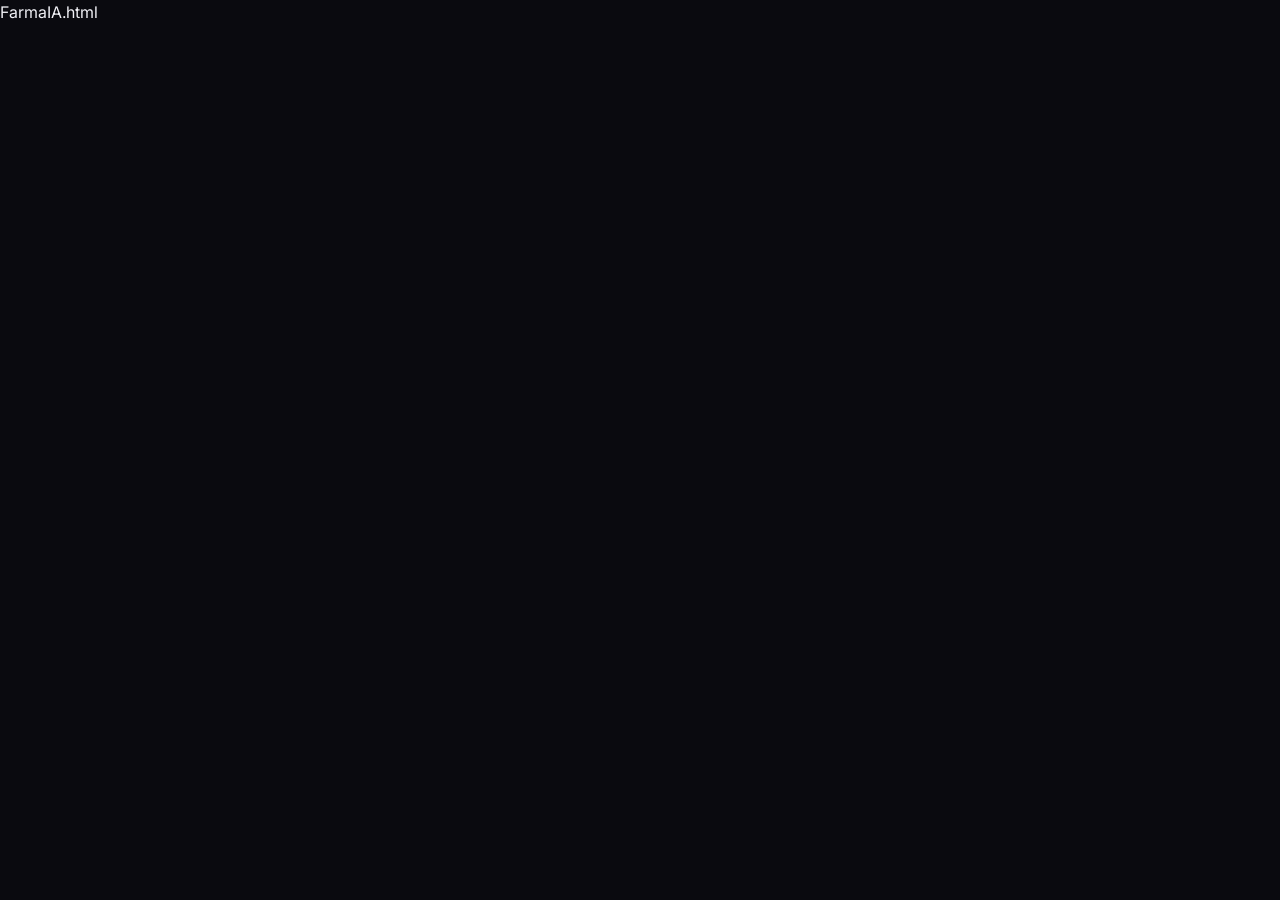
==== index.html @ 98d7dc52 "Add files via upload" ====
FarmaIA.html
<!DOCTYPE html>
<html lang="es">
<head>
    <meta charset="UTF-8">
    <meta name="viewport" content="width=device-width, initial-scale=1.0">
    <title>FarmaIA — Tu asistente farmacéutico experto en IA</title>
    <meta name="description" content="Validá recetas electrónicas, calculá copagos de obras sociales, detectá interacciones medicamentosas y gestioná tu stock. Sin instalación, sin backend propio.">
    <meta property="og:title" content="FarmaIA — Tu asistente farmacéutico experto en IA">
    <meta property="og:description" content="Validá recetas, calculá copagos, detectá interacciones. Todo en segundos, sin instalar nada.">
    <meta property="og:image" content="https://labstudiopna.github.io/FarmaIA/FarmaIA.png">
    <meta property="og:type" content="website">
    <link rel="icon" type="image/png" href="FarmaIA.png">
    <link rel="preconnect" href="https://fonts.googleapis.com">
    <link href="https://fonts.googleapis.com/css2?family=Inter:wght@300;400;500;600;700;800&display=swap" rel="stylesheet">
    <style>
        :root {
            --bg-primary: #0a0a0f;
            --bg-secondary: #111118;
            --bg-card: #16161f;
            --bg-card-hover: #1c1c28;
            --bg-input: #0d0d14;
            --text-primary: #f0f0f5;
            --text-secondary: #a0a0b0;
            --text-muted: #6b6b7b;
            --accent-teal: #14b8a6;
            --accent-cyan: #06b6d4;
            --accent-green: #22c55e;
            --accent-yellow: #f59e0b;
            --accent-red: #ef4444;
            --accent-gradient: linear-gradient(135deg, #14b8a6 0%, #06b6d4 50%, #22c55e 100%);
            --border: rgba(255,255,255,0.06);
            --border-hover: rgba(255,255,255,0.12);
            --border-focus: rgba(20,184,166,0.4);
        }

        * { margin: 0; padding: 0; box-sizing: border-box; }

        body {
            font-family: 'Inter', -apple-system, sans-serif;
            background: var(--bg-primary);
            color: var(--text-primary);
            line-height: 1.6;
            overflow-x: hidden;
        }

        /* ===== NAV ===== */
        nav {
            position: fixed;
            top: 0; left: 0; right: 0;
            z-index: 100;
            padding: 1rem 2rem;
            background: rgba(10,10,15,0.85);
            backdrop-filter: blur(12px);
            border-bottom: 1px solid var(--border);
            display: flex;
            justify-content: space-between;
            align-items: center;
        }

        .nav-logo {
            font-weight: 800;
            font-size: 1.1rem;
            display: flex;
            align-items: center;
            gap: 0.6rem;
            text-decoration: none;
            color: var(--text-primary);
        }

        .nav-logo img {
            width: 32px; height: 32px;
            border-radius: 8px;
        }

        .nav-logo span {
            background: var(--accent-gradient);
            -webkit-background-clip: text;
            -webkit-text-fill-color: transparent;
            background-clip: text;
        }

        .nav-links {
            display: flex;
            gap: 2rem;
            align-items: center;
        }

        .nav-links a {
            color: var(--text-secondary);
            text-decoration: none;
            font-size: 0.9rem;
            font-weight: 500;
            transition: color 0.2s;
        }

        .nav-links a:hover {
            color: var(--text-primary);
        }

        .nav-cta {
            background: var(--accent-gradient);
            color: white;
            padding: 0.5rem 1.2rem;
            border-radius: 10px;
            font-weight: 600;
            font-size: 0.85rem;
            text-decoration: none;
        }

        /* ===== HERO ===== */
        .hero {
            min-height: 100vh;
            display: flex;
            flex-direction: column;
            justify-content: center;
            align-items: center;
            text-align: center;
            padding: 8rem 2rem 4rem;
            position: relative;
            overflow: hidden;
        }

        .hero::before {
            content: '';
            position: absolute;
            top: -50%; left: -50%;
            width: 200%; height: 200%;
            background: radial-gradient(ellipse at 30% 20%, rgba(20,184,166,0.08) 0%, transparent 50%),
                        radial-gradient(ellipse at 70% 80%, rgba(34,197,94,0.06) 0%, transparent 50%);
            pointer-events: none;
        }

        .hero-badge {
            display: inline-flex;
            align-items: center;
            gap: 0.5rem;
            padding: 0.5rem 1.2rem;
            border-radius: 100px;
            background: var(--bg-card);
            border: 1px solid var(--border);
            font-size: 0.85rem;
            color: var(--text-secondary);
            margin-bottom: 2rem;
            position: relative;
            z-index: 1;
        }

        .hero-badge .dot {
            width: 8px; height: 8px;
            border-radius: 50%;
            background: var(--accent-green);
            animation: pulse 2s infinite;
        }

        @keyframes pulse {
            0%, 100% { opacity: 1; }
            50% { opacity: 0.4; }
        }

        .hero h1 {
            font-size: clamp(2.5rem, 6vw, 4.5rem);
            font-weight: 800;
            line-height: 1.05;
            margin-bottom: 1.5rem;
            position: relative;
            z-index: 1;
        }

        .hero h1 .gradient {
            background: var(--accent-gradient);
            -webkit-background-clip: text;
            -webkit-text-fill-color: transparent;
            background-clip: text;
        }

        .hero-subtitle {
            font-size: clamp(1rem, 2vw, 1.25rem);
            color: var(--text-secondary);
            max-width: 650px;
            margin-bottom: 1.5rem;
            position: relative;
            z-index: 1;
        }

        .hero-context {
            font-size: 0.9rem;
            color: var(--text-muted);
            max-width: 600px;
            margin-bottom: 2.5rem;
            position: relative;
            z-index: 1;
            padding: 1rem 1.5rem;
            background: var(--bg-card);
            border-radius: 12px;
            border: 1px solid var(--border);
        }

        .hero-context strong {
            color: var(--accent-teal);
        }

        .hero-cta {
            display: flex;
            gap: 1rem;
            flex-wrap: wrap;
            justify-content: center;
            position: relative;
            z-index: 1;
        }

        .btn {
            display: inline-flex;
            align-items: center;
            gap: 0.5rem;
            padding: 0.9rem 2rem;
            border-radius: 12px;
            font-weight: 600;
            font-size: 0.95rem;
            text-decoration: none;
            transition: all 0.3s ease;
            cursor: pointer;
            border: none;
        }

        .btn-primary {
            background: var(--accent-gradient);
            color: white;
            box-shadow: 0 4px 24px rgba(20,184,166,0.3);
        }

        .btn-primary:hover {
            transform: translateY(-2px);
            box-shadow: 0 8px 32px rgba(20,184,166,0.4);
        }

        .btn-secondary {
            background: var(--bg-card);
            color: var(--text-primary);
            border: 1px solid var(--border);
        }

        .btn-secondary:hover {
            background: var(--bg-card-hover);
            border-color: var(--border-hover);
        }

        .btn:disabled {
            opacity: 0.5;
            cursor: not-allowed;
            transform: none !important;
        }

        /* ===== SECTIONS COMMON ===== */
        section {
            padding: 6rem 2rem;
            max-width: 1200px;
            margin: 0 auto;
        }

        .section-header {
            text-align: center;
            margin-bottom: 4rem;
        }

        .section-header h2 {
            font-size: clamp(1.8rem, 4vw, 2.8rem);
            font-weight: 700;
            margin-bottom: 0.8rem;
        }

        .section-header p {
            color: var(--text-secondary);
            font-size: 1.1rem;
            max-width: 600px;
            margin: 0 auto;
        }

        .section-label {
            display: inline-block;
            font-size: 0.75rem;
            font-weight: 600;
            letter-spacing: 0.15em;
            text-transform: uppercase;
            color: var(--accent-teal);
            margin-bottom: 1rem;
        }

        /* ===== AGENT INTERFACE ===== */
        .agent-section {
            background: var(--bg-secondary);
            border-radius: 24px;
            padding: 2rem;
            border: 1px solid var(--border);
            max-width: 900px;
            margin: 0 auto 4rem;
        }

        .agent-header {
            display: flex;
            align-items: center;
            gap: 1rem;
            padding-bottom: 1.5rem;
            border-bottom: 1px solid var(--border);
            margin-bottom: 1.5rem;
        }

        .agent-header img {
            width: 48px; height: 48px;
            border-radius: 12px;
        }

        .agent-header .info h3 {
            font-size: 1.1rem;
            font-weight: 700;
        }

        .agent-header .info p {
            font-size: 0.8rem;
            color: var(--text-muted);
        }

        .agent-status {
            margin-left: auto;
            display: flex;
            align-items: center;
            gap: 0.4rem;
            font-size: 0.8rem;
            color: var(--accent-green);
        }

        .agent-status.offline {
            color: var(--accent-red);
        }

        .agent-status .dot {
            width: 8px; height: 8px;
            border-radius: 50%;
            background: currentColor;
        }

        /* API Key Input */
        .api-setup {
            background: var(--bg-card);
            border: 1px solid var(--border);
            border-radius: 16px;
            padding: 2rem;
            text-align: center;
        }

        .api-setup h4 {
            font-size: 1.2rem;
            margin-bottom: 0.5rem;
        }

        .api-setup p {
            color: var(--text-secondary);
            font-size: 0.9rem;
            margin-bottom: 1.5rem;
        }

        .api-input-group {
            display: flex;
            gap: 0.75rem;
            max-width: 500px;
            margin: 0 auto;
        }

        .api-input-group input {
            flex: 1;
            padding: 0.9rem 1.2rem;
            border-radius: 12px;
            border: 1px solid var(--border);
            background: var(--bg-input);
            color: var(--text-primary);
            font-size: 0.9rem;
            font-family: inherit;
        }

        .api-input-group input:focus {
            outline: none;
            border-color: var(--accent-teal);
            box-shadow: 0 0 0 3px var(--border-focus);
        }

        .api-input-group input::placeholder {
            color: var(--text-muted);
        }

        /* Chat */
        .chat-container {
            display: none;
            flex-direction: column;
            gap: 1rem;
            max-height: 600px;
        }

        .chat-container.active {
            display: flex;
        }

        .chat-messages {
            flex: 1;
            overflow-y: auto;
            display: flex;
            flex-direction: column;
            gap: 1rem;
            padding-right: 0.5rem;
            max-height: 450px;
        }

        .chat-messages::-webkit-scrollbar {
            width: 6px;
        }

        .chat-messages::-webkit-scrollbar-track {
            background: transparent;
        }

        .chat-messages::-webkit-scrollbar-thumb {
            background: var(--border-hover);
            border-radius: 3px;
        }

        .msg {
            max-width: 85%;
            padding: 1rem 1.2rem;
            border-radius: 16px;
            font-size: 0.9rem;
            line-height: 1.6;
            animation: fadeIn 0.3s ease;
        }

        @keyframes fadeIn {
            from { opacity: 0; transform: translateY(10px); }
            to { opacity: 1; transform: translateY(0); }
        }

        .msg-user {
            align-self: flex-end;
            background: var(--accent-teal);
            color: white;
            border-bottom-right-radius: 4px;
        }

        .msg-bot {
            align-self: flex-start;
            background: var(--bg-card);
            border: 1px solid var(--border);
            border-bottom-left-radius: 4px;
        }

        .msg-bot .highlight { color: var(--accent-green); font-weight: 600; }
        .msg-bot .warning { color: var(--accent-yellow); font-weight: 600; }
        .msg-bot .danger { color: var(--accent-red); font-weight: 600; }
        .msg-bot .data-row {
            display: flex;
            justify-content: space-between;
            padding: 0.4rem 0;
            border-bottom: 1px solid var(--border);
            font-size: 0.85rem;
        }
        .msg-bot .data-row:last-child { border-bottom: none; }
        .msg-bot .data-label { color: var(--text-muted); }
        .msg-bot .data-value { color: var(--text-primary); font-weight: 500; }
        .msg-bot .badge {
            display: inline-block;
            padding: 0.2rem 0.6rem;
            border-radius: 6px;
            font-size: 0.75rem;
            font-weight: 600;
            margin-right: 0.3rem;
        }
        .badge-green { background: rgba(34,197,94,0.15); color: #22c55e; }
        .badge-yellow { background: rgba(245,158,11,0.15); color: #f59e0b; }
        .badge-red { background: rgba(239,68,68,0.15); color: #ef4444; }

        .chat-input-area {
            display: flex;
            gap: 0.75rem;
            padding-top: 1rem;
            border-top: 1px solid var(--border);
        }

        .chat-input-area input {
            flex: 1;
            padding: 0.9rem 1.2rem;
            border-radius: 12px;
            border: 1px solid var(--border);
            background: var(--bg-input);
            color: var(--text-primary);
            font-size: 0.9rem;
            font-family: inherit;
        }

        .chat-input-area input:focus {
            outline: none;
            border-color: var(--accent-teal);
            box-shadow: 0 0 0 3px var(--border-focus);
        }

        .chat-input-area .btn {
            padding: 0.9rem 1.5rem;
            white-space: nowrap;
        }

        .typing-indicator {
            display: none;
            align-self: flex-start;
            background: var(--bg-card);
            border: 1px solid var(--border);
            border-radius: 16px;
            border-bottom-left-radius: 4px;
            padding: 1rem 1.5rem;
            gap: 0.3rem;
        }

        .typing-indicator.active {
            display: flex;
        }

        .typing-indicator span {
            width: 8px; height: 8px;
            border-radius: 50%;
            background: var(--text-muted);
            animation: typing 1.4s infinite;
        }

        .typing-indicator span:nth-child(2) { animation-delay: 0.2s; }
        .typing-indicator span:nth-child(3) { animation-delay: 0.4s; }

        @keyframes typing {
            0%, 60%, 100% { transform: translateY(0); }
            30% { transform: translateY(-6px); }
        }

        /* Quick Actions */
        .quick-actions {
            display: flex;
            gap: 0.5rem;
            flex-wrap: wrap;
            margin-top: 0.5rem;
        }

        .quick-action {
            padding: 0.4rem 0.9rem;
            border-radius: 100px;
            background: var(--bg-card);
            border: 1px solid var(--border);
            color: var(--text-secondary);
            font-size: 0.8rem;
            cursor: pointer;
            transition: all 0.2s;
        }

        .quick-action:hover {
            border-color: var(--accent-teal);
            color: var(--text-primary);
        }

        /* Tools Panel */
        .tools-panel {
            display: grid;
            grid-template-columns: repeat(auto-fit, minmax(200px, 1fr));
            gap: 0.75rem;
            margin-top: 1rem;
        }

        .tool-btn {
            padding: 0.8rem 1rem;
            border-radius: 12px;
            background: var(--bg-card);
            border: 1px solid var(--border);
            color: var(--text-secondary);
            font-size: 0.85rem;
            font-family: inherit;
            cursor: pointer;
            transition: all 0.2s;
            text-align: left;
            display: flex;
            align-items: center;
            gap: 0.6rem;
        }

        .tool-btn:hover {
            border-color: var(--accent-teal);
            color: var(--text-primary);
            background: var(--bg-card-hover);
        }

        .tool-btn .icon { font-size: 1.1rem; }

        /* ===== PROBLEM ===== */
        .problem-section {
            background: var(--bg-secondary);
            border-radius: 24px;
            padding: 4rem 3rem;
            border: 1px solid var(--border);
        }

        .problem-grid {
            display: grid;
            grid-template-columns: repeat(auto-fit, minmax(250px, 1fr));
            gap: 2rem;
            margin-top: 3rem;
        }

        .problem-card {
            background: var(--bg-card);
            border: 1px solid var(--border);
            border-radius: 16px;
            padding: 2rem;
            transition: all 0.3s ease;
        }

        .problem-card:hover {
            border-color: var(--accent-teal);
            transform: translateY(-3px);
        }

        .problem-card .icon { font-size: 2rem; margin-bottom: 1rem; }
        .problem-card h4 { font-size: 1.1rem; font-weight: 600; margin-bottom: 0.6rem; color: var(--accent-cyan); }
        .problem-card p { font-size: 0.9rem; color: var(--text-secondary); line-height: 1.6; }

        /* ===== FEATURES ===== */
        .features-grid {
            display: grid;
            grid-template-columns: repeat(auto-fit, minmax(300px, 1fr));
            gap: 1.5rem;
        }

        .feature-card {
            background: var(--bg-secondary);
            border: 1px solid var(--border);
            border-radius: 20px;
            padding: 2rem;
            transition: all 0.3s ease;
            display: flex;
            flex-direction: column;
            gap: 1rem;
        }

        .feature-card:hover {
            border-color: var(--accent-teal);
            transform: translateY(-4px);
        }

        .feature-card .icon {
            font-size: 1.8rem;
            width: 48px; height: 48px;
            display: flex;
            align-items: center;
            justify-content: center;
            background: var(--bg-card);
            border-radius: 12px;
            border: 1px solid var(--border);
        }

        .feature-card h3 { font-size: 1.1rem; font-weight: 600; }
        .feature-card p { font-size: 0.9rem; color: var(--text-secondary); line-height: 1.6; }

        .feature-card .tag {
            display: inline-block;
            margin-top: auto;
            padding: 0.3rem 0.8rem;
            background: rgba(20,184,166,0.1);
            color: var(--accent-teal);
            font-size: 0.75rem;
            font-weight: 600;
            border-radius: 100px;
            width: fit-content;
        }

        .feature-card .tag-soon {
            background: rgba(107,107,123,0.15);
            color: var(--text-muted);
        }

        /* ===== PROCESS ===== */
        .process-section {
            background: var(--bg-secondary);
            border-radius: 24px;
            padding: 4rem 3rem;
            border: 1px solid var(--border);
        }

        .process-grid {
            display: grid;
            grid-template-columns: repeat(3, 1fr);
            gap: 2rem;
            margin-top: 3rem;
        }

        .process-step { text-align: center; }

        .process-step .number {
            width: 56px; height: 56px;
            border-radius: 50%;
            background: var(--bg-card);
            border: 2px solid var(--border);
            display: flex;
            align-items: center;
            justify-content: center;
            font-size: 1.3rem;
            font-weight: 800;
            color: var(--accent-teal);
            margin: 0 auto 1.2rem;
        }

        .process-step h4 { font-size: 1.1rem; font-weight: 600; margin-bottom: 0.5rem; }
        .process-step p { font-size: 0.9rem; color: var(--text-secondary); }

        /* ===== PRICING ===== */
        .pricing-grid {
            display: grid;
            grid-template-columns: 1fr 1fr;
            gap: 1.5rem;
            max-width: 800px;
            margin: 0 auto;
        }

        .pricing-card {
            background: var(--bg-secondary);
            border: 1px solid var(--border);
            border-radius: 20px;
            padding: 2.5rem;
            display: flex;
            flex-direction: column;
            gap: 1.5rem;
            transition: all 0.3s ease;
        }

        .pricing-card:hover { border-color: var(--accent-teal); }

        .pricing-card.featured {
            border-color: var(--accent-teal);
            position: relative;
        }

        .pricing-card.featured::before {
            content: 'RECOMENDADO';
            position: absolute;
            top: -12px; left: 50%;
            transform: translateX(-50%);
            background: var(--accent-gradient);
            color: white;
            font-size: 0.7rem;
            font-weight: 700;
            letter-spacing: 0.1em;
            padding: 0.4rem 1rem;
            border-radius: 100px;
        }

        .pricing-card h3 { font-size: 1.3rem; font-weight: 700; }

        .pricing-card .price {
            font-size: 2.5rem;
            font-weight: 800;
            background: var(--accent-gradient);
            -webkit-background-clip: text;
            -webkit-text-fill-color: transparent;
            background-clip: text;
        }

        .pricing-card .price-period { font-size: 0.9rem; color: var(--text-muted); }

        .pricing-card ul {
            list-style: none;
            display: flex;
            flex-direction: column;
            gap: 0.7rem;
        }

        .pricing-card ul li {
            display: flex;
            align-items: flex-start;
            gap: 0.6rem;
            font-size: 0.9rem;
            color: var(--text-secondary);
        }

        .pricing-card ul li::before {
            content: '✓';
            color: var(--accent-green);
            font-weight: 700;
            flex-shrink: 0;
        }

        .pricing-card .btn { margin-top: auto; justify-content: center; }

        /* ===== FAQ ===== */
        .faq-section { max-width: 800px; margin: 0 auto; }

        .faq-item {
            background: var(--bg-secondary);
            border: 1px solid var(--border);
            border-radius: 16px;
            margin-bottom: 1rem;
            overflow: hidden;
        }

        .faq-question {
            padding: 1.2rem 1.5rem;
            font-weight: 600;
            font-size: 0.95rem;
            cursor: pointer;
            display: flex;
            justify-content: space-between;
            align-items: center;
            transition: background 0.2s;
        }

        .faq-question:hover { background: var(--bg-card); }

        .faq-answer {
            padding: 0 1.5rem 1.5rem;
            color: var(--text-secondary);
            font-size: 0.9rem;
            line-height: 1.7;
            display: none;
        }

        .faq-item.open .faq-answer { display: block; }
        .faq-item.open .faq-question .toggle { transform: rotate(45deg); }

        /* ===== CONTACT ===== */
        .contact-section {
            text-align: center;
            background: var(--bg-secondary);
            border-radius: 24px;
            padding: 4rem 2rem;
            border: 1px solid var(--border);
        }

        .contact-section h2 { font-size: 2rem; font-weight: 700; margin-bottom: 1rem; }
        .contact-section p { color: var(--text-secondary); margin-bottom: 2rem; }
        .contact-cta { display: flex; gap: 1rem; justify-content: center; flex-wrap: wrap; }

        /* ===== FOOTER ===== */
        footer {
            text-align: center;
            padding: 3rem 2rem;
            color: var(--text-muted);
            font-size: 0.85rem;
            border-top: 1px solid var(--border);
        }

        footer a { color: var(--accent-teal); text-decoration: none; }

        /* ===== RESPONSIVE ===== */
        @media (max-width: 900px) {
            .process-grid { grid-template-columns: 1fr; }
            .pricing-grid { grid-template-columns: 1fr; }
            .nav-links { display: none; }
            .api-input-group { flex-direction: column; }
            .chat-input-area { flex-direction: column; }
        }

        @media (max-width: 600px) {
            section { padding: 4rem 1.5rem; }
            .problem-section, .process-section { padding: 3rem 1.5rem; }
            .hero { padding: 7rem 1.5rem 3rem; }
            .agent-section { padding: 1.5rem; }
        }
    </style>
<base target="_blank">
</head>
<body>
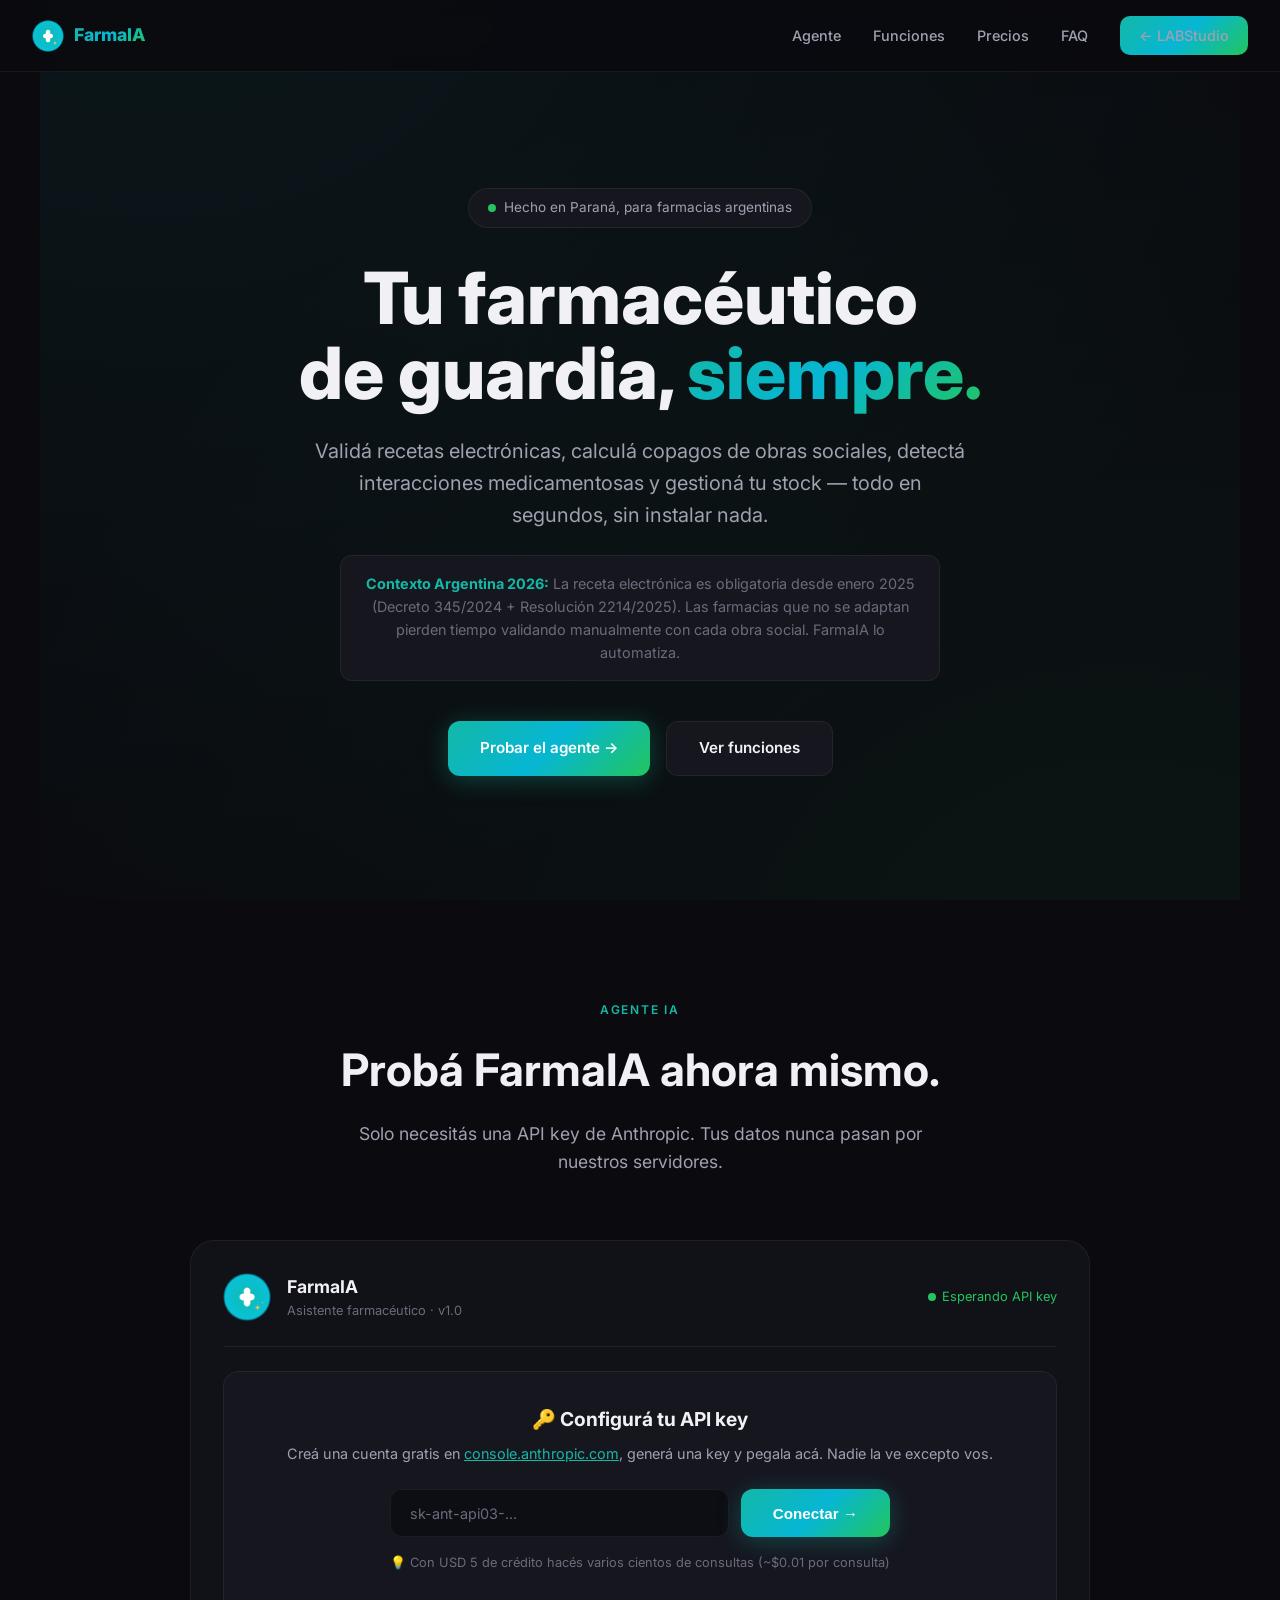
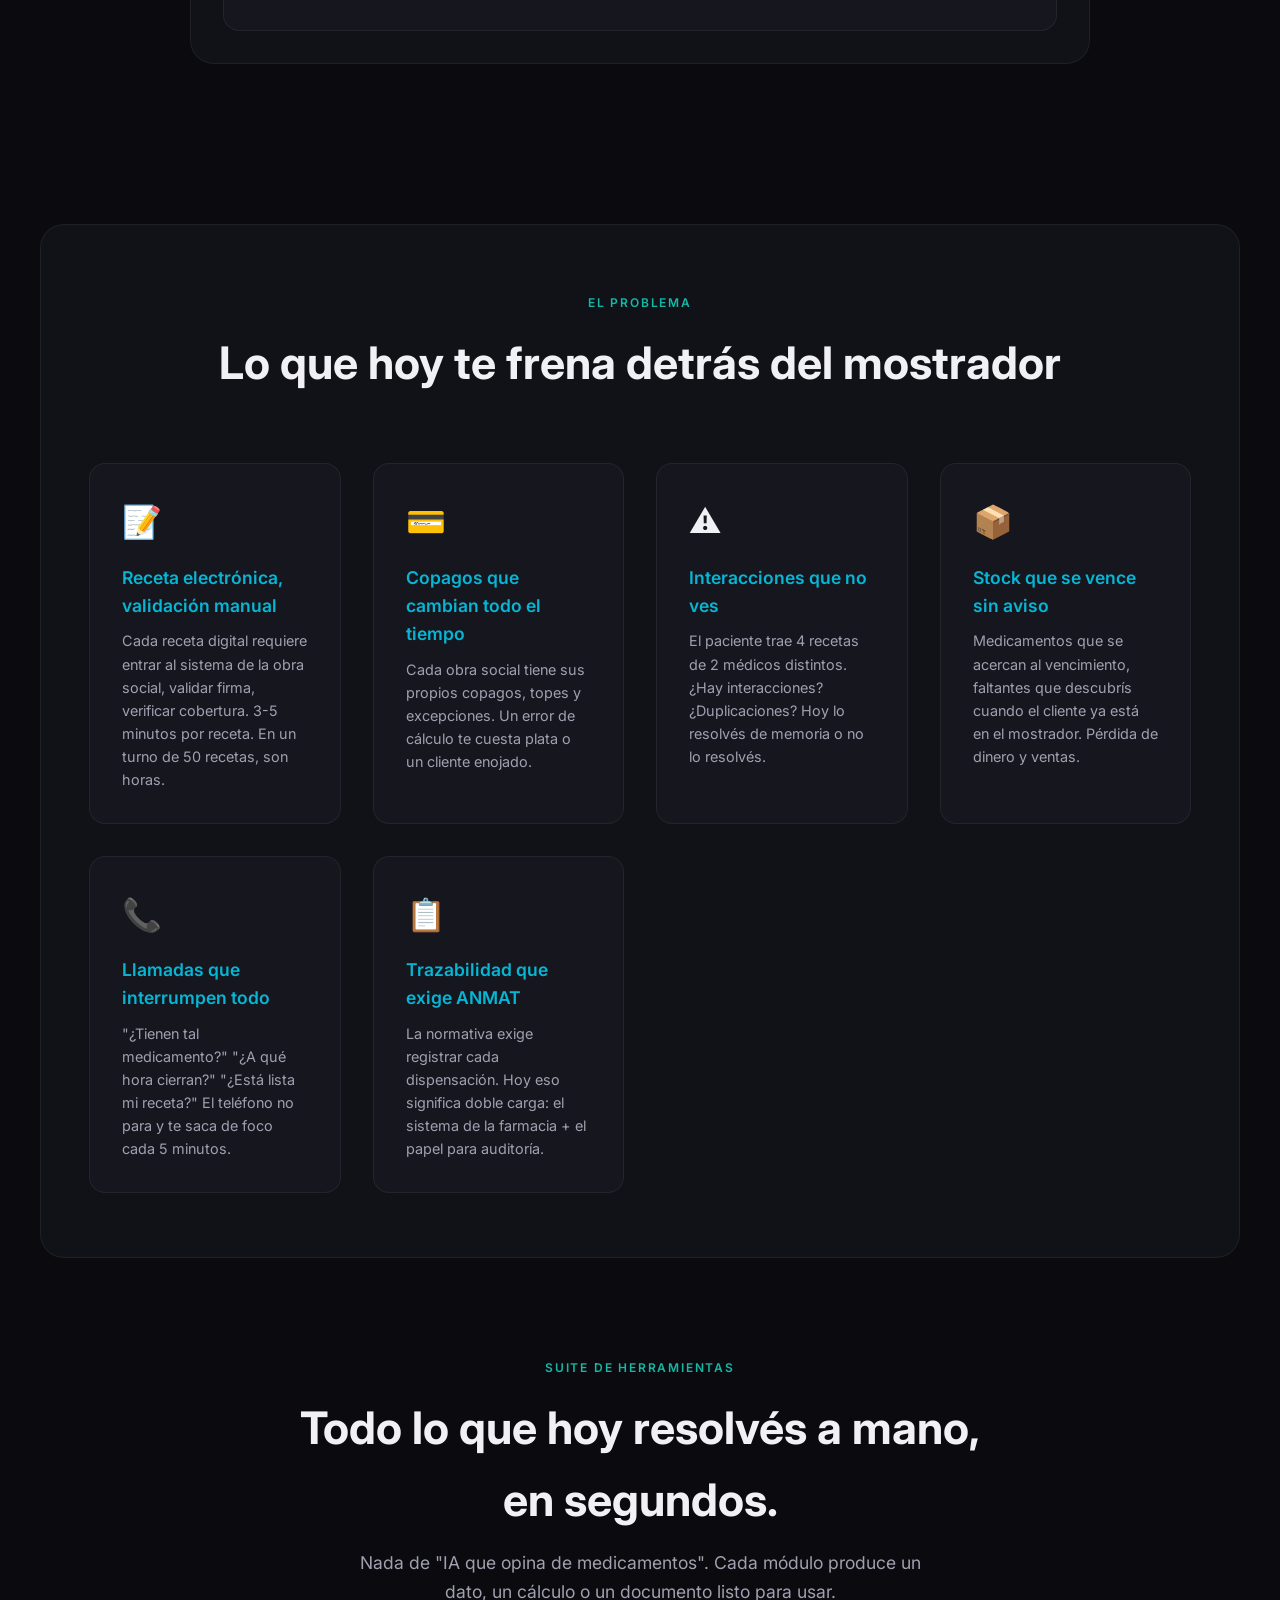
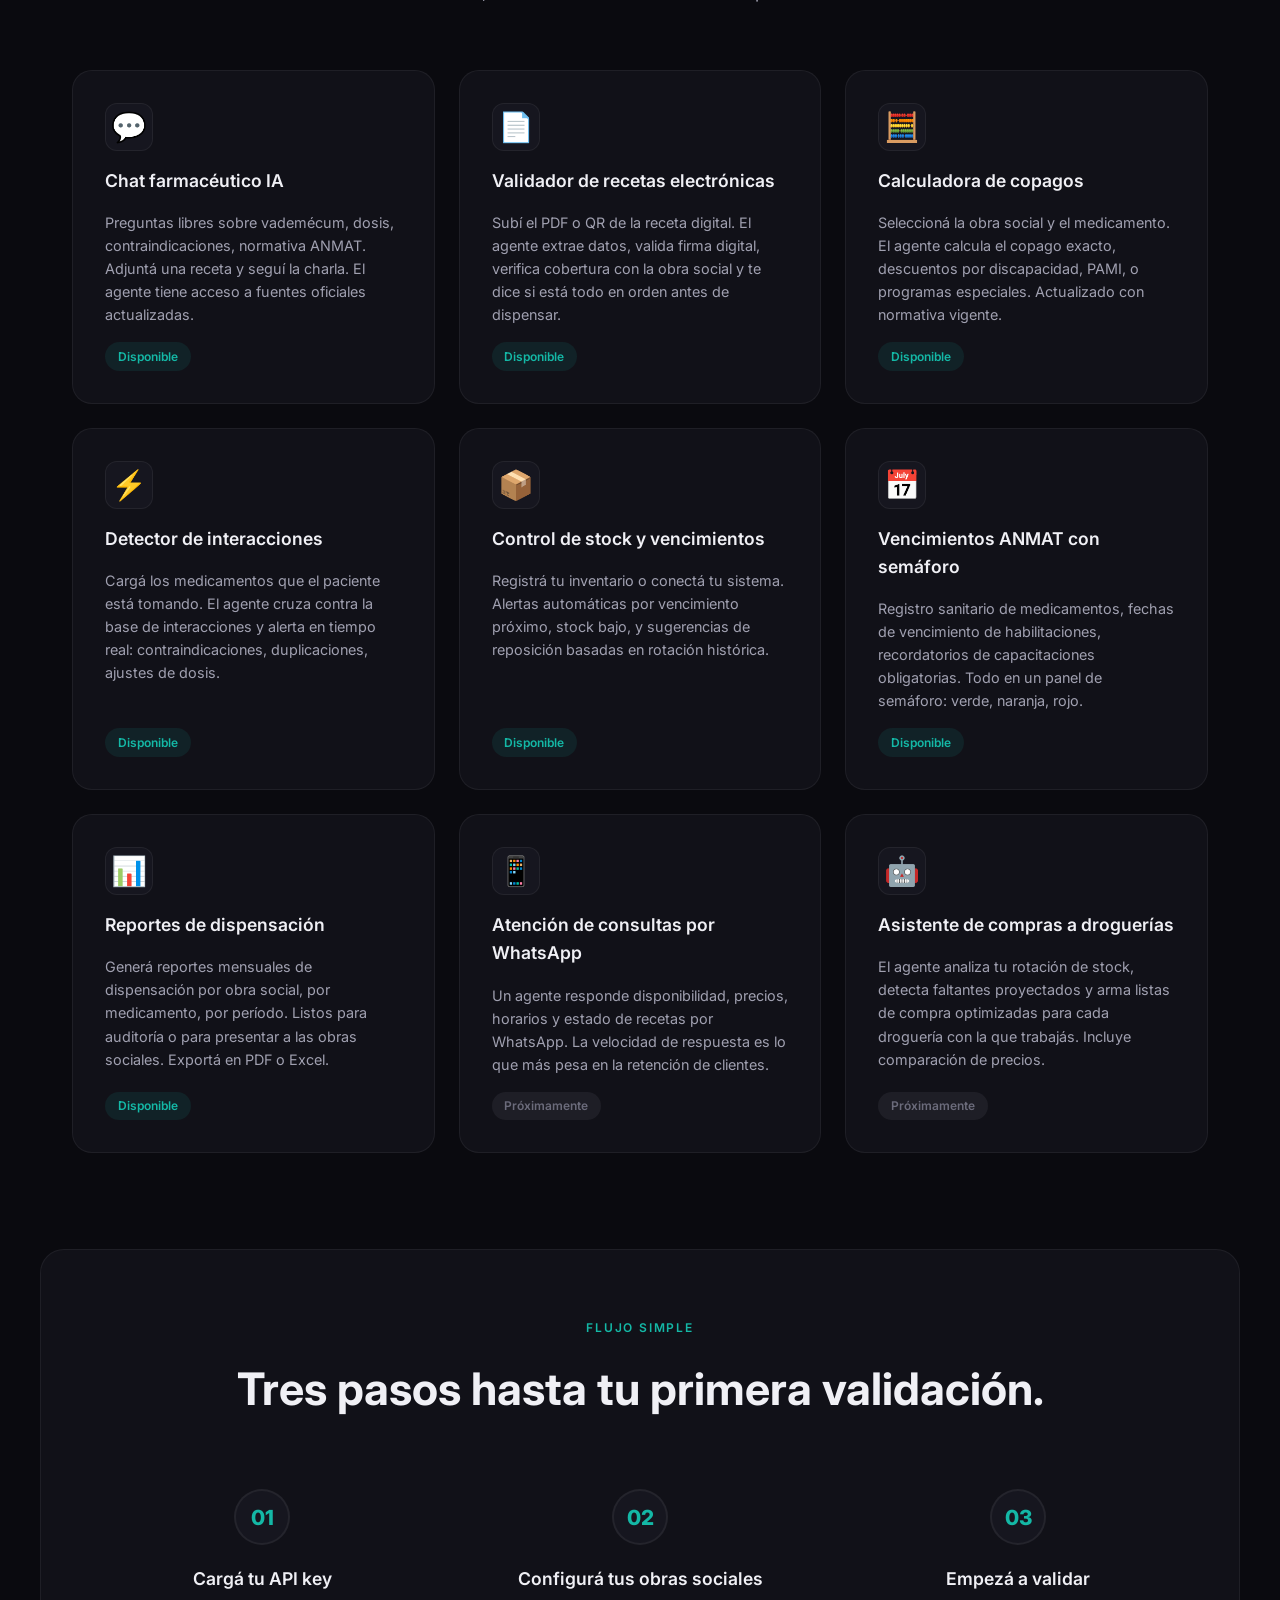
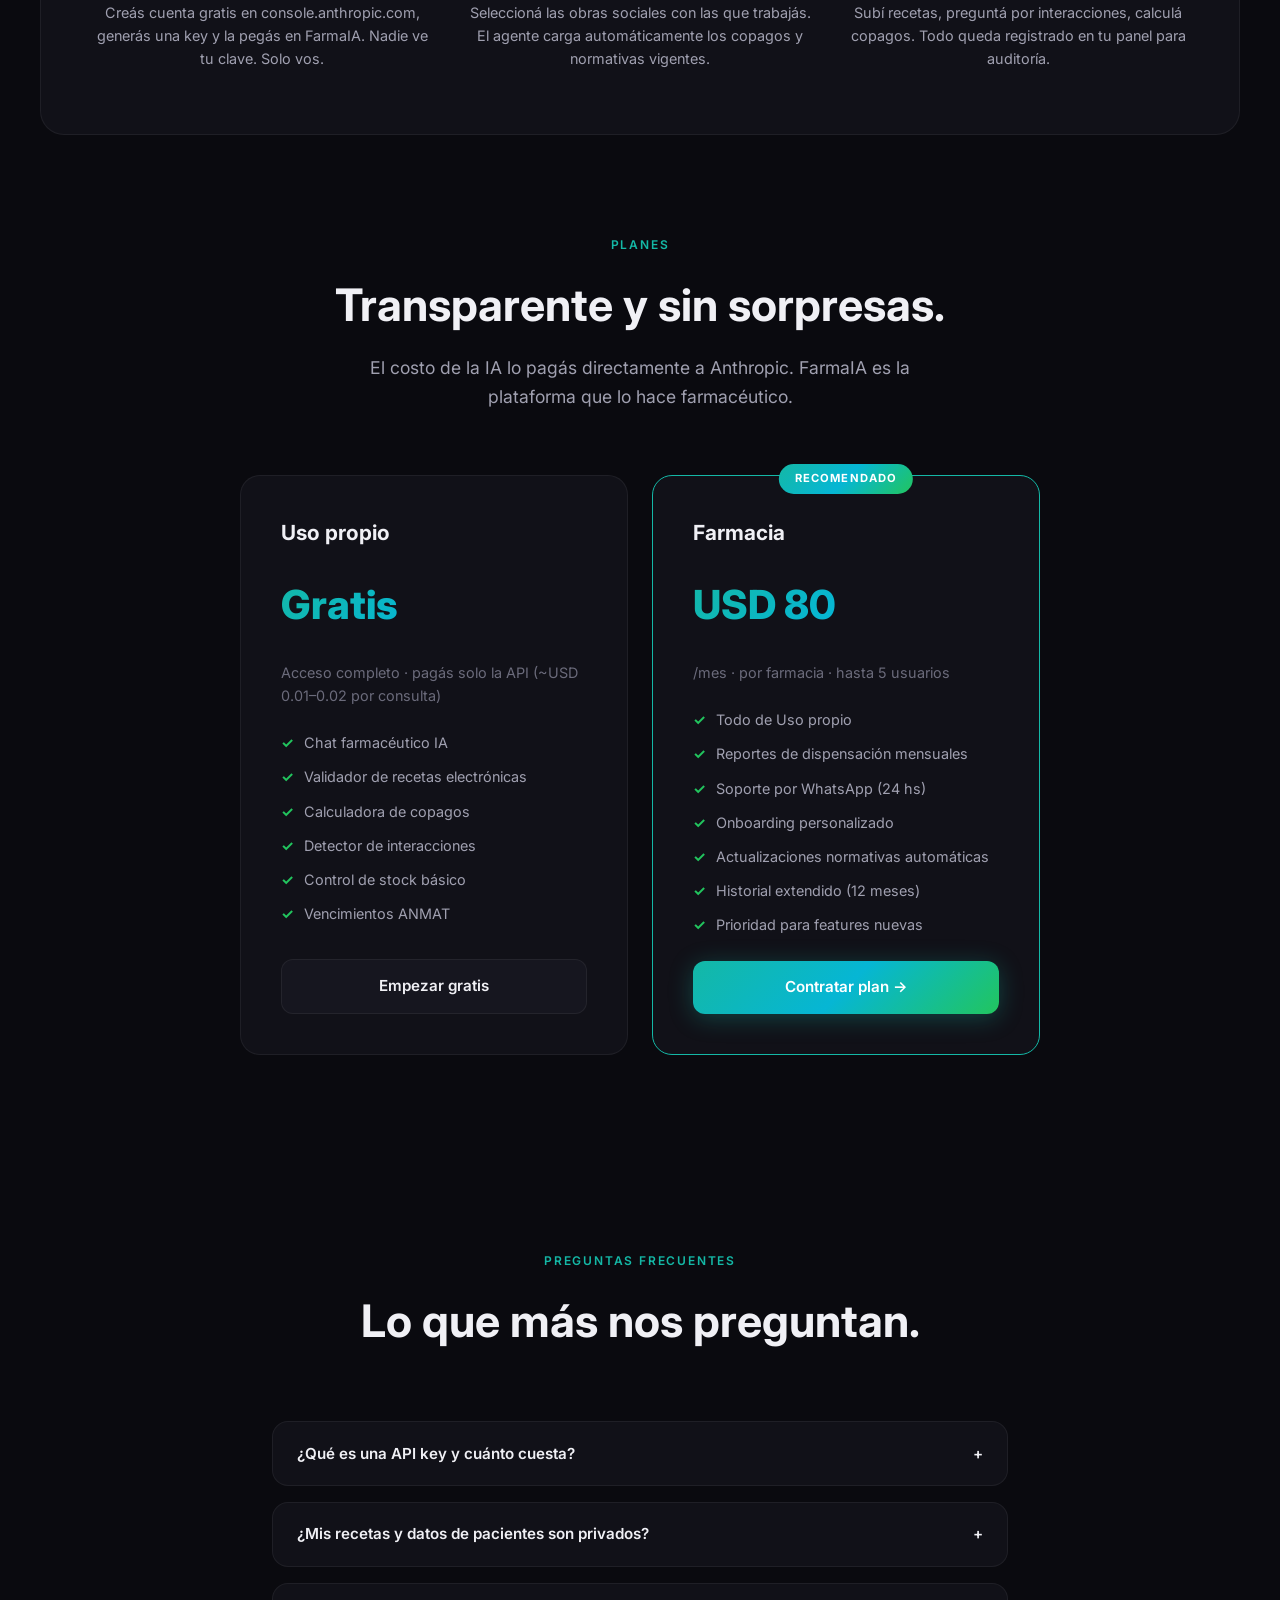
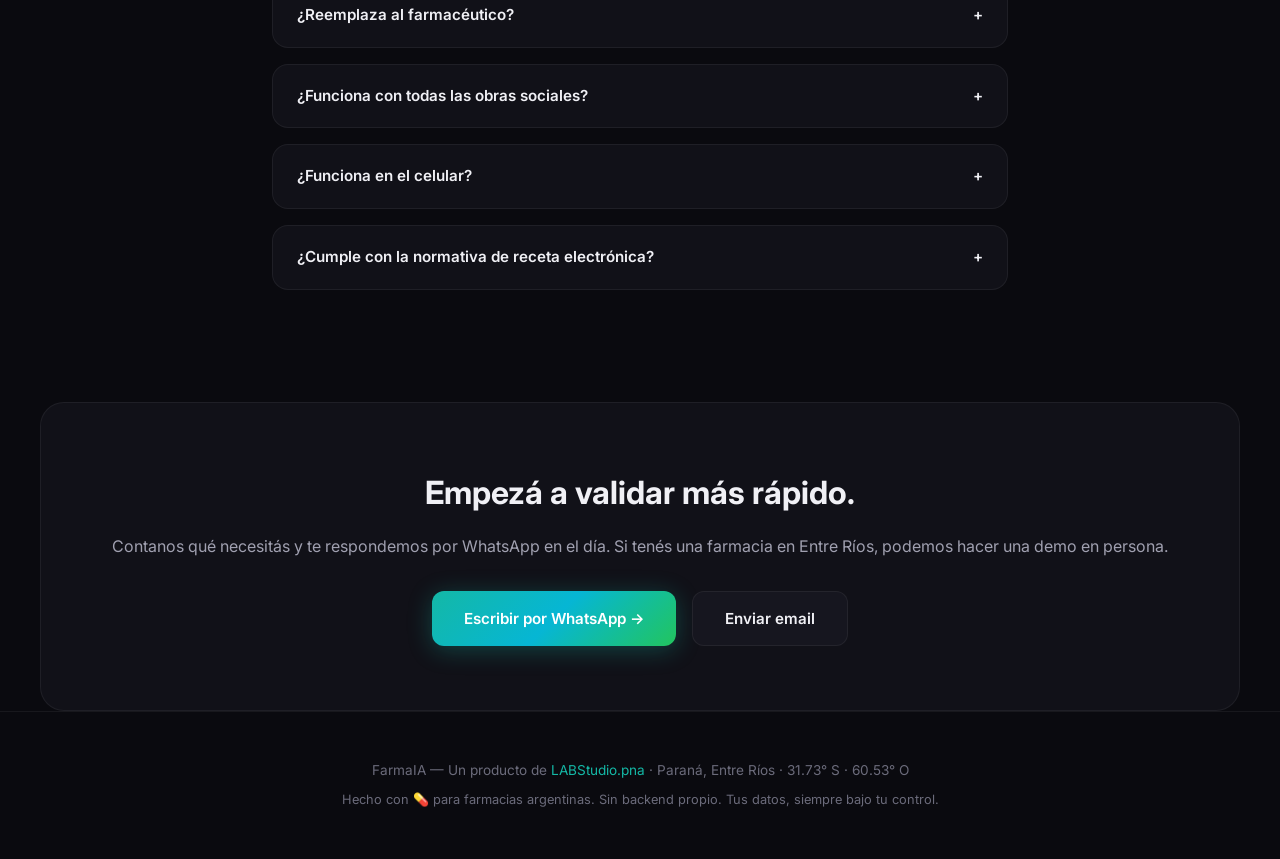
==== commit 4942edde: "Add files via upload" ====
--- a/index.html
+++ b/index.html
@@ -1,868 +1,1867 @@
-FarmaIA.html
-<!DOCTYPE html>
-<html lang="es">
-<head>
-    <meta charset="UTF-8">
-    <meta name="viewport" content="width=device-width, initial-scale=1.0">
-    <title>FarmaIA — Tu asistente farmacéutico experto en IA</title>
-    <meta name="description" content="Validá recetas electrónicas, calculá copagos de obras sociales, detectá interacciones medicamentosas y gestioná tu stock. Sin instalación, sin backend propio.">
-    <meta property="og:title" content="FarmaIA — Tu asistente farmacéutico experto en IA">
-    <meta property="og:description" content="Validá recetas, calculá copagos, detectá interacciones. Todo en segundos, sin instalar nada.">
-    <meta property="og:image" content="https://labstudiopna.github.io/FarmaIA/FarmaIA.png">
-    <meta property="og:type" content="website">
-    <link rel="icon" type="image/png" href="FarmaIA.png">
-    <link rel="preconnect" href="https://fonts.googleapis.com">
-    <link href="https://fonts.googleapis.com/css2?family=Inter:wght@300;400;500;600;700;800&display=swap" rel="stylesheet">
-    <style>
-        :root {
-            --bg-primary: #0a0a0f;
-            --bg-secondary: #111118;
-            --bg-card: #16161f;
-            --bg-card-hover: #1c1c28;
-            --bg-input: #0d0d14;
-            --text-primary: #f0f0f5;
-            --text-secondary: #a0a0b0;
-            --text-muted: #6b6b7b;
-            --accent-teal: #14b8a6;
-            --accent-cyan: #06b6d4;
-            --accent-green: #22c55e;
-            --accent-yellow: #f59e0b;
-            --accent-red: #ef4444;
-            --accent-gradient: linear-gradient(135deg, #14b8a6 0%, #06b6d4 50%, #22c55e 100%);
-            --border: rgba(255,255,255,0.06);
-            --border-hover: rgba(255,255,255,0.12);
-            --border-focus: rgba(20,184,166,0.4);
-        }
-
-        * { margin: 0; padding: 0; box-sizing: border-box; }
-
-        body {
-            font-family: 'Inter', -apple-system, sans-serif;
-            background: var(--bg-primary);
-            color: var(--text-primary);
-            line-height: 1.6;
-            overflow-x: hidden;
-        }
-
-        /* ===== NAV ===== */
-        nav {
-            position: fixed;
-            top: 0; left: 0; right: 0;
-            z-index: 100;
-            padding: 1rem 2rem;
-            background: rgba(10,10,15,0.85);
-            backdrop-filter: blur(12px);
-            border-bottom: 1px solid var(--border);
-            display: flex;
-            justify-content: space-between;
-            align-items: center;
-        }
-
-        .nav-logo {
-            font-weight: 800;
-            font-size: 1.1rem;
-            display: flex;
-            align-items: center;
-            gap: 0.6rem;
-            text-decoration: none;
-            color: var(--text-primary);
-        }
-
-        .nav-logo img {
-            width: 32px; height: 32px;
-            border-radius: 8px;
-        }
-
-        .nav-logo span {
-            background: var(--accent-gradient);
-            -webkit-background-clip: text;
-            -webkit-text-fill-color: transparent;
-            background-clip: text;
-        }
-
-        .nav-links {
-            display: flex;
-            gap: 2rem;
-            align-items: center;
-        }
-
-        .nav-links a {
-            color: var(--text-secondary);
-            text-decoration: none;
-            font-size: 0.9rem;
-            font-weight: 500;
-            transition: color 0.2s;
-        }
-
-        .nav-links a:hover {
-            color: var(--text-primary);
-        }
-
-        .nav-cta {
-            background: var(--accent-gradient);
-            color: white;
-            padding: 0.5rem 1.2rem;
-            border-radius: 10px;
-            font-weight: 600;
-            font-size: 0.85rem;
-            text-decoration: none;
-        }
-
-        /* ===== HERO ===== */
-        .hero {
-            min-height: 100vh;
-            display: flex;
-            flex-direction: column;
-            justify-content: center;
-            align-items: center;
-            text-align: center;
-            padding: 8rem 2rem 4rem;
-            position: relative;
-            overflow: hidden;
-        }
-
-        .hero::before {
-            content: '';
-            position: absolute;
-            top: -50%; left: -50%;
-            width: 200%; height: 200%;
-            background: radial-gradient(ellipse at 30% 20%, rgba(20,184,166,0.08) 0%, transparent 50%),
-                        radial-gradient(ellipse at 70% 80%, rgba(34,197,94,0.06) 0%, transparent 50%);
-            pointer-events: none;
-        }
-
-        .hero-badge {
-            display: inline-flex;
-            align-items: center;
-            gap: 0.5rem;
-            padding: 0.5rem 1.2rem;
-            border-radius: 100px;
-            background: var(--bg-card);
-            border: 1px solid var(--border);
-            font-size: 0.85rem;
-            color: var(--text-secondary);
-            margin-bottom: 2rem;
-            position: relative;
-            z-index: 1;
-        }
-
-        .hero-badge .dot {
-            width: 8px; height: 8px;
-            border-radius: 50%;
-            background: var(--accent-green);
-            animation: pulse 2s infinite;
-        }
-
-        @keyframes pulse {
-            0%, 100% { opacity: 1; }
-            50% { opacity: 0.4; }
-        }
-
-        .hero h1 {
-            font-size: clamp(2.5rem, 6vw, 4.5rem);
-            font-weight: 800;
-            line-height: 1.05;
-            margin-bottom: 1.5rem;
-            position: relative;
-            z-index: 1;
-        }
-
-        .hero h1 .gradient {
-            background: var(--accent-gradient);
-            -webkit-background-clip: text;
-            -webkit-text-fill-color: transparent;
-            background-clip: text;
-        }
-
-        .hero-subtitle {
-            font-size: clamp(1rem, 2vw, 1.25rem);
-            color: var(--text-secondary);
-            max-width: 650px;
-            margin-bottom: 1.5rem;
-            position: relative;
-            z-index: 1;
-        }
-
-        .hero-context {
-            font-size: 0.9rem;
-            color: var(--text-muted);
-            max-width: 600px;
-            margin-bottom: 2.5rem;
-            position: relative;
-            z-index: 1;
-            padding: 1rem 1.5rem;
-            background: var(--bg-card);
-            border-radius: 12px;
-            border: 1px solid var(--border);
-        }
-
-        .hero-context strong {
-            color: var(--accent-teal);
-        }
-
-        .hero-cta {
-            display: flex;
-            gap: 1rem;
-            flex-wrap: wrap;
-            justify-content: center;
-            position: relative;
-            z-index: 1;
-        }
-
-        .btn {
-            display: inline-flex;
-            align-items: center;
-            gap: 0.5rem;
-            padding: 0.9rem 2rem;
-            border-radius: 12px;
-            font-weight: 600;
-            font-size: 0.95rem;
-            text-decoration: none;
-            transition: all 0.3s ease;
-            cursor: pointer;
-            border: none;
-        }
-
-        .btn-primary {
-            background: var(--accent-gradient);
-            color: white;
-            box-shadow: 0 4px 24px rgba(20,184,166,0.3);
-        }
-
-        .btn-primary:hover {
-            transform: translateY(-2px);
-            box-shadow: 0 8px 32px rgba(20,184,166,0.4);
-        }
-
-        .btn-secondary {
-            background: var(--bg-card);
-            color: var(--text-primary);
-            border: 1px solid var(--border);
-        }
-
-        .btn-secondary:hover {
-            background: var(--bg-card-hover);
-            border-color: var(--border-hover);
-        }
-
-        .btn:disabled {
-            opacity: 0.5;
-            cursor: not-allowed;
-            transform: none !important;
-        }
-
-        /* ===== SECTIONS COMMON ===== */
-        section {
-            padding: 6rem 2rem;
-            max-width: 1200px;
-            margin: 0 auto;
-        }
-
-        .section-header {
-            text-align: center;
-            margin-bottom: 4rem;
-        }
-
-        .section-header h2 {
-            font-size: clamp(1.8rem, 4vw, 2.8rem);
-            font-weight: 700;
-            margin-bottom: 0.8rem;
-        }
-
-        .section-header p {
-            color: var(--text-secondary);
-            font-size: 1.1rem;
-            max-width: 600px;
-            margin: 0 auto;
-        }
-
-        .section-label {
-            display: inline-block;
-            font-size: 0.75rem;
-            font-weight: 600;
-            letter-spacing: 0.15em;
-            text-transform: uppercase;
-            color: var(--accent-teal);
-            margin-bottom: 1rem;
-        }
-
-        /* ===== AGENT INTERFACE ===== */
-        .agent-section {
-            background: var(--bg-secondary);
-            border-radius: 24px;
-            padding: 2rem;
-            border: 1px solid var(--border);
-            max-width: 900px;
-            margin: 0 auto 4rem;
-        }
-
-        .agent-header {
-            display: flex;
-            align-items: center;
-            gap: 1rem;
-            padding-bottom: 1.5rem;
-            border-bottom: 1px solid var(--border);
-            margin-bottom: 1.5rem;
-        }
-
-        .agent-header img {
-            width: 48px; height: 48px;
-            border-radius: 12px;
-        }
-
-        .agent-header .info h3 {
-            font-size: 1.1rem;
-            font-weight: 700;
-        }
-
-        .agent-header .info p {
-            font-size: 0.8rem;
-            color: var(--text-muted);
-        }
-
-        .agent-status {
-            margin-left: auto;
-            display: flex;
-            align-items: center;
-            gap: 0.4rem;
-            font-size: 0.8rem;
-            color: var(--accent-green);
-        }
-
-        .agent-status.offline {
-            color: var(--accent-red);
-        }
-
-        .agent-status .dot {
-            width: 8px; height: 8px;
-            border-radius: 50%;
-            background: currentColor;
-        }
-
-        /* API Key Input */
-        .api-setup {
-            background: var(--bg-card);
-            border: 1px solid var(--border);
-            border-radius: 16px;
-            padding: 2rem;
-            text-align: center;
-        }
-
-        .api-setup h4 {
-            font-size: 1.2rem;
-            margin-bottom: 0.5rem;
-        }
-
-        .api-setup p {
-            color: var(--text-secondary);
-            font-size: 0.9rem;
-            margin-bottom: 1.5rem;
-        }
-
-        .api-input-group {
-            display: flex;
-            gap: 0.75rem;
-            max-width: 500px;
-            margin: 0 auto;
-        }
-
-        .api-input-group input {
-            flex: 1;
-            padding: 0.9rem 1.2rem;
-            border-radius: 12px;
-            border: 1px solid var(--border);
-            background: var(--bg-input);
-            color: var(--text-primary);
-            font-size: 0.9rem;
-            font-family: inherit;
-        }
-
-        .api-input-group input:focus {
-            outline: none;
-            border-color: var(--accent-teal);
-            box-shadow: 0 0 0 3px var(--border-focus);
-        }
-
-        .api-input-group input::placeholder {
-            color: var(--text-muted);
-        }
-
-        /* Chat */
-        .chat-container {
-            display: none;
-            flex-direction: column;
-            gap: 1rem;
-            max-height: 600px;
-        }
-
-        .chat-container.active {
-            display: flex;
-        }
-
-        .chat-messages {
-            flex: 1;
-            overflow-y: auto;
-            display: flex;
-            flex-direction: column;
-            gap: 1rem;
-            padding-right: 0.5rem;
-            max-height: 450px;
-        }
-
-        .chat-messages::-webkit-scrollbar {
-            width: 6px;
-        }
-
-        .chat-messages::-webkit-scrollbar-track {
-            background: transparent;
-        }
-
-        .chat-messages::-webkit-scrollbar-thumb {
-            background: var(--border-hover);
-            border-radius: 3px;
-        }
-
-        .msg {
-            max-width: 85%;
-            padding: 1rem 1.2rem;
-            border-radius: 16px;
-            font-size: 0.9rem;
-            line-height: 1.6;
-            animation: fadeIn 0.3s ease;
-        }
-
-        @keyframes fadeIn {
-            from { opacity: 0; transform: translateY(10px); }
-            to { opacity: 1; transform: translateY(0); }
-        }
-
-        .msg-user {
-            align-self: flex-end;
-            background: var(--accent-teal);
-            color: white;
-            border-bottom-right-radius: 4px;
-        }
-
-        .msg-bot {
-            align-self: flex-start;
-            background: var(--bg-card);
-            border: 1px solid var(--border);
-            border-bottom-left-radius: 4px;
-        }
-
-        .msg-bot .highlight { color: var(--accent-green); font-weight: 600; }
-        .msg-bot .warning { color: var(--accent-yellow); font-weight: 600; }
-        .msg-bot .danger { color: var(--accent-red); font-weight: 600; }
-        .msg-bot .data-row {
-            display: flex;
-            justify-content: space-between;
-            padding: 0.4rem 0;
-            border-bottom: 1px solid var(--border);
-            font-size: 0.85rem;
-        }
-        .msg-bot .data-row:last-child { border-bottom: none; }
-        .msg-bot .data-label { color: var(--text-muted); }
-        .msg-bot .data-value { color: var(--text-primary); font-weight: 500; }
-        .msg-bot .badge {
-            display: inline-block;
-            padding: 0.2rem 0.6rem;
-            border-radius: 6px;
-            font-size: 0.75rem;
-            font-weight: 600;
-            margin-right: 0.3rem;
-        }
-        .badge-green { background: rgba(34,197,94,0.15); color: #22c55e; }
-        .badge-yellow { background: rgba(245,158,11,0.15); color: #f59e0b; }
-        .badge-red { background: rgba(239,68,68,0.15); color: #ef4444; }
-
-        .chat-input-area {
-            display: flex;
-            gap: 0.75rem;
-            padding-top: 1rem;
-            border-top: 1px solid var(--border);
-        }
-
-        .chat-input-area input {
-            flex: 1;
-            padding: 0.9rem 1.2rem;
-            border-radius: 12px;
-            border: 1px solid var(--border);
-            background: var(--bg-input);
-            color: var(--text-primary);
-            font-size: 0.9rem;
-            font-family: inherit;
-        }
-
-        .chat-input-area input:focus {
-            outline: none;
-            border-color: var(--accent-teal);
-            box-shadow: 0 0 0 3px var(--border-focus);
-        }
-
-        .chat-input-area .btn {
-            padding: 0.9rem 1.5rem;
-            white-space: nowrap;
-        }
-
-        .typing-indicator {
-            display: none;
-            align-self: flex-start;
-            background: var(--bg-card);
-            border: 1px solid var(--border);
-            border-radius: 16px;
-            border-bottom-left-radius: 4px;
-            padding: 1rem 1.5rem;
-            gap: 0.3rem;
-        }
-
-        .typing-indicator.active {
-            display: flex;
-        }
-
-        .typing-indicator span {
-            width: 8px; height: 8px;
-            border-radius: 50%;
-            background: var(--text-muted);
-            animation: typing 1.4s infinite;
-        }
-
-        .typing-indicator span:nth-child(2) { animation-delay: 0.2s; }
-        .typing-indicator span:nth-child(3) { animation-delay: 0.4s; }
-
-        @keyframes typing {
-            0%, 60%, 100% { transform: translateY(0); }
-            30% { transform: translateY(-6px); }
-        }
-
-        /* Quick Actions */
-        .quick-actions {
-            display: flex;
-            gap: 0.5rem;
-            flex-wrap: wrap;
-            margin-top: 0.5rem;
-        }
-
-        .quick-action {
-            padding: 0.4rem 0.9rem;
-            border-radius: 100px;
-            background: var(--bg-card);
-            border: 1px solid var(--border);
-            color: var(--text-secondary);
-            font-size: 0.8rem;
-            cursor: pointer;
-            transition: all 0.2s;
-        }
-
-        .quick-action:hover {
-            border-color: var(--accent-teal);
-            color: var(--text-primary);
-        }
-
-        /* Tools Panel */
-        .tools-panel {
-            display: grid;
-            grid-template-columns: repeat(auto-fit, minmax(200px, 1fr));
-            gap: 0.75rem;
-            margin-top: 1rem;
-        }
-
-        .tool-btn {
-            padding: 0.8rem 1rem;
-            border-radius: 12px;
-            background: var(--bg-card);
-            border: 1px solid var(--border);
-            color: var(--text-secondary);
-            font-size: 0.85rem;
-            font-family: inherit;
-            cursor: pointer;
-            transition: all 0.2s;
-            text-align: left;
-            display: flex;
-            align-items: center;
-            gap: 0.6rem;
-        }
-
-        .tool-btn:hover {
-            border-color: var(--accent-teal);
-            color: var(--text-primary);
-            background: var(--bg-card-hover);
-        }
-
-        .tool-btn .icon { font-size: 1.1rem; }
-
-        /* ===== PROBLEM ===== */
-        .problem-section {
-            background: var(--bg-secondary);
-            border-radius: 24px;
-            padding: 4rem 3rem;
-            border: 1px solid var(--border);
-        }
-
-        .problem-grid {
-            display: grid;
-            grid-template-columns: repeat(auto-fit, minmax(250px, 1fr));
-            gap: 2rem;
-            margin-top: 3rem;
-        }
-
-        .problem-card {
-            background: var(--bg-card);
-            border: 1px solid var(--border);
-            border-radius: 16px;
-            padding: 2rem;
-            transition: all 0.3s ease;
-        }
-
-        .problem-card:hover {
-            border-color: var(--accent-teal);
-            transform: translateY(-3px);
-        }
-
-        .problem-card .icon { font-size: 2rem; margin-bottom: 1rem; }
-        .problem-card h4 { font-size: 1.1rem; font-weight: 600; margin-bottom: 0.6rem; color: var(--accent-cyan); }
-        .problem-card p { font-size: 0.9rem; color: var(--text-secondary); line-height: 1.6; }
-
-        /* ===== FEATURES ===== */
-        .features-grid {
-            display: grid;
-            grid-template-columns: repeat(auto-fit, minmax(300px, 1fr));
-            gap: 1.5rem;
-        }
-
-        .feature-card {
-            background: var(--bg-secondary);
-            border: 1px solid var(--border);
-            border-radius: 20px;
-            padding: 2rem;
-            transition: all 0.3s ease;
-            display: flex;
-            flex-direction: column;
-            gap: 1rem;
-        }
-
-        .feature-card:hover {
-            border-color: var(--accent-teal);
-            transform: translateY(-4px);
-        }
-
-        .feature-card .icon {
-            font-size: 1.8rem;
-            width: 48px; height: 48px;
-            display: flex;
-            align-items: center;
-            justify-content: center;
-            background: var(--bg-card);
-            border-radius: 12px;
-            border: 1px solid var(--border);
-        }
-
-        .feature-card h3 { font-size: 1.1rem; font-weight: 600; }
-        .feature-card p { font-size: 0.9rem; color: var(--text-secondary); line-height: 1.6; }
-
-        .feature-card .tag {
-            display: inline-block;
-            margin-top: auto;
-            padding: 0.3rem 0.8rem;
-            background: rgba(20,184,166,0.1);
-            color: var(--accent-teal);
-            font-size: 0.75rem;
-            font-weight: 600;
-            border-radius: 100px;
-            width: fit-content;
-        }
-
-        .feature-card .tag-soon {
-            background: rgba(107,107,123,0.15);
-            color: var(--text-muted);
-        }
-
-        /* ===== PROCESS ===== */
-        .process-section {
-            background: var(--bg-secondary);
-            border-radius: 24px;
-            padding: 4rem 3rem;
-            border: 1px solid var(--border);
-        }
-
-        .process-grid {
-            display: grid;
-            grid-template-columns: repeat(3, 1fr);
-            gap: 2rem;
-            margin-top: 3rem;
-        }
-
-        .process-step { text-align: center; }
-
-        .process-step .number {
-            width: 56px; height: 56px;
-            border-radius: 50%;
-            background: var(--bg-card);
-            border: 2px solid var(--border);
-            display: flex;
-            align-items: center;
-            justify-content: center;
-            font-size: 1.3rem;
-            font-weight: 800;
-            color: var(--accent-teal);
-            margin: 0 auto 1.2rem;
-        }
-
-        .process-step h4 { font-size: 1.1rem; font-weight: 600; margin-bottom: 0.5rem; }
-        .process-step p { font-size: 0.9rem; color: var(--text-secondary); }
-
-        /* ===== PRICING ===== */
-        .pricing-grid {
-            display: grid;
-            grid-template-columns: 1fr 1fr;
-            gap: 1.5rem;
-            max-width: 800px;
-            margin: 0 auto;
-        }
-
-        .pricing-card {
-            background: var(--bg-secondary);
-            border: 1px solid var(--border);
-            border-radius: 20px;
-            padding: 2.5rem;
-            display: flex;
-            flex-direction: column;
-            gap: 1.5rem;
-            transition: all 0.3s ease;
-        }
-
-        .pricing-card:hover { border-color: var(--accent-teal); }
-
-        .pricing-card.featured {
-            border-color: var(--accent-teal);
-            position: relative;
-        }
-
-        .pricing-card.featured::before {
-            content: 'RECOMENDADO';
-            position: absolute;
-            top: -12px; left: 50%;
-            transform: translateX(-50%);
-            background: var(--accent-gradient);
-            color: white;
-            font-size: 0.7rem;
-            font-weight: 700;
-            letter-spacing: 0.1em;
-            padding: 0.4rem 1rem;
-            border-radius: 100px;
-        }
-
-        .pricing-card h3 { font-size: 1.3rem; font-weight: 700; }
-
-        .pricing-card .price {
-            font-size: 2.5rem;
-            font-weight: 800;
-            background: var(--accent-gradient);
-            -webkit-background-clip: text;
-            -webkit-text-fill-color: transparent;
-            background-clip: text;
-        }
-
-        .pricing-card .price-period { font-size: 0.9rem; color: var(--text-muted); }
-
-        .pricing-card ul {
-            list-style: none;
-            display: flex;
-            flex-direction: column;
-            gap: 0.7rem;
-        }
-
-        .pricing-card ul li {
-            display: flex;
-            align-items: flex-start;
-            gap: 0.6rem;
-            font-size: 0.9rem;
-            color: var(--text-secondary);
-        }
-
-        .pricing-card ul li::before {
-            content: '✓';
-            color: var(--accent-green);
-            font-weight: 700;
-            flex-shrink: 0;
-        }
-
-        .pricing-card .btn { margin-top: auto; justify-content: center; }
-
-        /* ===== FAQ ===== */
-        .faq-section { max-width: 800px; margin: 0 auto; }
-
-        .faq-item {
-            background: var(--bg-secondary);
-            border: 1px solid var(--border);
-            border-radius: 16px;
-            margin-bottom: 1rem;
-            overflow: hidden;
-        }
-
-        .faq-question {
-            padding: 1.2rem 1.5rem;
-            font-weight: 600;
-            font-size: 0.95rem;
-            cursor: pointer;
-            display: flex;
-            justify-content: space-between;
-            align-items: center;
-            transition: background 0.2s;
-        }
-
-        .faq-question:hover { background: var(--bg-card); }
-
-        .faq-answer {
-            padding: 0 1.5rem 1.5rem;
-            color: var(--text-secondary);
-            font-size: 0.9rem;
-            line-height: 1.7;
-            display: none;
-        }
-
-        .faq-item.open .faq-answer { display: block; }
-        .faq-item.open .faq-question .toggle { transform: rotate(45deg); }
-
-        /* ===== CONTACT ===== */
-        .contact-section {
-            text-align: center;
-            background: var(--bg-secondary);
-            border-radius: 24px;
-            padding: 4rem 2rem;
-            border: 1px solid var(--border);
-        }
-
-        .contact-section h2 { font-size: 2rem; font-weight: 700; margin-bottom: 1rem; }
-        .contact-section p { color: var(--text-secondary); margin-bottom: 2rem; }
-        .contact-cta { display: flex; gap: 1rem; justify-content: center; flex-wrap: wrap; }
-
-        /* ===== FOOTER ===== */
-        footer {
-            text-align: center;
-            padding: 3rem 2rem;
-            color: var(--text-muted);
-            font-size: 0.85rem;
-            border-top: 1px solid var(--border);
-        }
-
-        footer a { color: var(--accent-teal); text-decoration: none; }
-
-        /* ===== RESPONSIVE ===== */
-        @media (max-width: 900px) {
-            .process-grid { grid-template-columns: 1fr; }
-            .pricing-grid { grid-template-columns: 1fr; }
-            .nav-links { display: none; }
-            .api-input-group { flex-direction: column; }
-            .chat-input-area { flex-direction: column; }
-        }
-
-        @media (max-width: 600px) {
-            section { padding: 4rem 1.5rem; }
-            .problem-section, .process-section { padding: 3rem 1.5rem; }
-            .hero { padding: 7rem 1.5rem 3rem; }
-            .agent-section { padding: 1.5rem; }
-        }
-    </style>
-<base target="_blank">
-</head>
-<body>+<!DOCTYPE html>
+<html lang="es">
+<head>
+    <meta charset="UTF-8">
+    <meta name="viewport" content="width=device-width, initial-scale=1.0">
+    <title>FarmaIA — Tu asistente farmacéutico experto en IA</title>
+    <meta name="description" content="Validá recetas electrónicas, calculá copagos de obras sociales, detectá interacciones medicamentosas y gestioná tu stock. Sin instalación, sin backend propio.">
+    <meta property="og:title" content="FarmaIA — Tu asistente farmacéutico experto en IA">
+    <meta property="og:description" content="Validá recetas, calculá copagos, detectá interacciones. Todo en segundos, sin instalar nada.">
+    <meta property="og:image" content="https://labstudiopna.github.io/FarmaIA/FarmaIA.png">
+    <meta property="og:type" content="website">
+    <link rel="icon" type="image/png" href="FarmaIA.png">
+    <link rel="preconnect" href="https://fonts.googleapis.com">
+    <link href="https://fonts.googleapis.com/css2?family=Inter:wght@300;400;500;600;700;800&display=swap" rel="stylesheet">
+    <style>
+        :root {
+            --bg-primary: #0a0a0f;
+            --bg-secondary: #111118;
+            --bg-card: #16161f;
+            --bg-card-hover: #1c1c28;
+            --bg-input: #0d0d14;
+            --text-primary: #f0f0f5;
+            --text-secondary: #a0a0b0;
+            --text-muted: #6b6b7b;
+            --accent-teal: #14b8a6;
+            --accent-cyan: #06b6d4;
+            --accent-green: #22c55e;
+            --accent-yellow: #f59e0b;
+            --accent-red: #ef4444;
+            --accent-gradient: linear-gradient(135deg, #14b8a6 0%, #06b6d4 50%, #22c55e 100%);
+            --border: rgba(255,255,255,0.06);
+            --border-hover: rgba(255,255,255,0.12);
+            --border-focus: rgba(20,184,166,0.4);
+        }
+
+        * { margin: 0; padding: 0; box-sizing: border-box; }
+
+        body {
+            font-family: 'Inter', -apple-system, sans-serif;
+            background: var(--bg-primary);
+            color: var(--text-primary);
+            line-height: 1.6;
+            overflow-x: hidden;
+        }
+
+        /* ===== NAV ===== */
+        nav {
+            position: fixed;
+            top: 0; left: 0; right: 0;
+            z-index: 100;
+            padding: 1rem 2rem;
+            background: rgba(10,10,15,0.85);
+            backdrop-filter: blur(12px);
+            border-bottom: 1px solid var(--border);
+            display: flex;
+            justify-content: space-between;
+            align-items: center;
+        }
+
+        .nav-logo {
+            font-weight: 800;
+            font-size: 1.1rem;
+            display: flex;
+            align-items: center;
+            gap: 0.6rem;
+            text-decoration: none;
+            color: var(--text-primary);
+        }
+
+        .nav-logo img {
+            width: 32px; height: 32px;
+            border-radius: 8px;
+        }
+
+        .nav-logo span {
+            background: var(--accent-gradient);
+            -webkit-background-clip: text;
+            -webkit-text-fill-color: transparent;
+            background-clip: text;
+        }
+
+        .nav-links {
+            display: flex;
+            gap: 2rem;
+            align-items: center;
+        }
+
+        .nav-links a {
+            color: var(--text-secondary);
+            text-decoration: none;
+            font-size: 0.9rem;
+            font-weight: 500;
+            transition: color 0.2s;
+        }
+
+        .nav-links a:hover {
+            color: var(--text-primary);
+        }
+
+        .nav-cta {
+            background: var(--accent-gradient);
+            color: white;
+            padding: 0.5rem 1.2rem;
+            border-radius: 10px;
+            font-weight: 600;
+            font-size: 0.85rem;
+            text-decoration: none;
+        }
+
+        /* ===== HERO ===== */
+        .hero {
+            min-height: 100vh;
+            display: flex;
+            flex-direction: column;
+            justify-content: center;
+            align-items: center;
+            text-align: center;
+            padding: 8rem 2rem 4rem;
+            position: relative;
+            overflow: hidden;
+        }
+
+        .hero::before {
+            content: '';
+            position: absolute;
+            top: -50%; left: -50%;
+            width: 200%; height: 200%;
+            background: radial-gradient(ellipse at 30% 20%, rgba(20,184,166,0.08) 0%, transparent 50%),
+                        radial-gradient(ellipse at 70% 80%, rgba(34,197,94,0.06) 0%, transparent 50%);
+            pointer-events: none;
+        }
+
+        .hero-badge {
+            display: inline-flex;
+            align-items: center;
+            gap: 0.5rem;
+            padding: 0.5rem 1.2rem;
+            border-radius: 100px;
+            background: var(--bg-card);
+            border: 1px solid var(--border);
+            font-size: 0.85rem;
+            color: var(--text-secondary);
+            margin-bottom: 2rem;
+            position: relative;
+            z-index: 1;
+        }
+
+        .hero-badge .dot {
+            width: 8px; height: 8px;
+            border-radius: 50%;
+            background: var(--accent-green);
+            animation: pulse 2s infinite;
+        }
+
+        @keyframes pulse {
+            0%, 100% { opacity: 1; }
+            50% { opacity: 0.4; }
+        }
+
+        .hero h1 {
+            font-size: clamp(2.5rem, 6vw, 4.5rem);
+            font-weight: 800;
+            line-height: 1.05;
+            margin-bottom: 1.5rem;
+            position: relative;
+            z-index: 1;
+        }
+
+        .hero h1 .gradient {
+            background: var(--accent-gradient);
+            -webkit-background-clip: text;
+            -webkit-text-fill-color: transparent;
+            background-clip: text;
+        }
+
+        .hero-subtitle {
+            font-size: clamp(1rem, 2vw, 1.25rem);
+            color: var(--text-secondary);
+            max-width: 650px;
+            margin-bottom: 1.5rem;
+            position: relative;
+            z-index: 1;
+        }
+
+        .hero-context {
+            font-size: 0.9rem;
+            color: var(--text-muted);
+            max-width: 600px;
+            margin-bottom: 2.5rem;
+            position: relative;
+            z-index: 1;
+            padding: 1rem 1.5rem;
+            background: var(--bg-card);
+            border-radius: 12px;
+            border: 1px solid var(--border);
+        }
+
+        .hero-context strong {
+            color: var(--accent-teal);
+        }
+
+        .hero-cta {
+            display: flex;
+            gap: 1rem;
+            flex-wrap: wrap;
+            justify-content: center;
+            position: relative;
+            z-index: 1;
+        }
+
+        .btn {
+            display: inline-flex;
+            align-items: center;
+            gap: 0.5rem;
+            padding: 0.9rem 2rem;
+            border-radius: 12px;
+            font-weight: 600;
+            font-size: 0.95rem;
+            text-decoration: none;
+            transition: all 0.3s ease;
+            cursor: pointer;
+            border: none;
+        }
+
+        .btn-primary {
+            background: var(--accent-gradient);
+            color: white;
+            box-shadow: 0 4px 24px rgba(20,184,166,0.3);
+        }
+
+        .btn-primary:hover {
+            transform: translateY(-2px);
+            box-shadow: 0 8px 32px rgba(20,184,166,0.4);
+        }
+
+        .btn-secondary {
+            background: var(--bg-card);
+            color: var(--text-primary);
+            border: 1px solid var(--border);
+        }
+
+        .btn-secondary:hover {
+            background: var(--bg-card-hover);
+            border-color: var(--border-hover);
+        }
+
+        .btn:disabled {
+            opacity: 0.5;
+            cursor: not-allowed;
+            transform: none !important;
+        }
+
+        /* ===== SECTIONS COMMON ===== */
+        section {
+            padding: 6rem 2rem;
+            max-width: 1200px;
+            margin: 0 auto;
+        }
+
+        .section-header {
+            text-align: center;
+            margin-bottom: 4rem;
+        }
+
+        .section-header h2 {
+            font-size: clamp(1.8rem, 4vw, 2.8rem);
+            font-weight: 700;
+            margin-bottom: 0.8rem;
+        }
+
+        .section-header p {
+            color: var(--text-secondary);
+            font-size: 1.1rem;
+            max-width: 600px;
+            margin: 0 auto;
+        }
+
+        .section-label {
+            display: inline-block;
+            font-size: 0.75rem;
+            font-weight: 600;
+            letter-spacing: 0.15em;
+            text-transform: uppercase;
+            color: var(--accent-teal);
+            margin-bottom: 1rem;
+        }
+
+        /* ===== AGENT INTERFACE ===== */
+        .agent-section {
+            background: var(--bg-secondary);
+            border-radius: 24px;
+            padding: 2rem;
+            border: 1px solid var(--border);
+            max-width: 900px;
+            margin: 0 auto 4rem;
+        }
+
+        .agent-header {
+            display: flex;
+            align-items: center;
+            gap: 1rem;
+            padding-bottom: 1.5rem;
+            border-bottom: 1px solid var(--border);
+            margin-bottom: 1.5rem;
+        }
+
+        .agent-header img {
+            width: 48px; height: 48px;
+            border-radius: 12px;
+        }
+
+        .agent-header .info h3 {
+            font-size: 1.1rem;
+            font-weight: 700;
+        }
+
+        .agent-header .info p {
+            font-size: 0.8rem;
+            color: var(--text-muted);
+        }
+
+        .agent-status {
+            margin-left: auto;
+            display: flex;
+            align-items: center;
+            gap: 0.4rem;
+            font-size: 0.8rem;
+            color: var(--accent-green);
+        }
+
+        .agent-status.offline {
+            color: var(--accent-red);
+        }
+
+        .agent-status .dot {
+            width: 8px; height: 8px;
+            border-radius: 50%;
+            background: currentColor;
+        }
+
+        /* API Key Input */
+        .api-setup {
+            background: var(--bg-card);
+            border: 1px solid var(--border);
+            border-radius: 16px;
+            padding: 2rem;
+            text-align: center;
+        }
+
+        .api-setup h4 {
+            font-size: 1.2rem;
+            margin-bottom: 0.5rem;
+        }
+
+        .api-setup p {
+            color: var(--text-secondary);
+            font-size: 0.9rem;
+            margin-bottom: 1.5rem;
+        }
+
+        .api-input-group {
+            display: flex;
+            gap: 0.75rem;
+            max-width: 500px;
+            margin: 0 auto;
+        }
+
+        .api-input-group input {
+            flex: 1;
+            padding: 0.9rem 1.2rem;
+            border-radius: 12px;
+            border: 1px solid var(--border);
+            background: var(--bg-input);
+            color: var(--text-primary);
+            font-size: 0.9rem;
+            font-family: inherit;
+        }
+
+        .api-input-group input:focus {
+            outline: none;
+            border-color: var(--accent-teal);
+            box-shadow: 0 0 0 3px var(--border-focus);
+        }
+
+        .api-input-group input::placeholder {
+            color: var(--text-muted);
+        }
+
+        /* Chat */
+        .chat-container {
+            display: none;
+            flex-direction: column;
+            gap: 1rem;
+            max-height: 600px;
+        }
+
+        .chat-container.active {
+            display: flex;
+        }
+
+        .chat-messages {
+            flex: 1;
+            overflow-y: auto;
+            display: flex;
+            flex-direction: column;
+            gap: 1rem;
+            padding-right: 0.5rem;
+            max-height: 450px;
+        }
+
+        .chat-messages::-webkit-scrollbar {
+            width: 6px;
+        }
+
+        .chat-messages::-webkit-scrollbar-track {
+            background: transparent;
+        }
+
+        .chat-messages::-webkit-scrollbar-thumb {
+            background: var(--border-hover);
+            border-radius: 3px;
+        }
+
+        .msg {
+            max-width: 85%;
+            padding: 1rem 1.2rem;
+            border-radius: 16px;
+            font-size: 0.9rem;
+            line-height: 1.6;
+            animation: fadeIn 0.3s ease;
+        }
+
+        @keyframes fadeIn {
+            from { opacity: 0; transform: translateY(10px); }
+            to { opacity: 1; transform: translateY(0); }
+        }
+
+        .msg-user {
+            align-self: flex-end;
+            background: var(--accent-teal);
+            color: white;
+            border-bottom-right-radius: 4px;
+        }
+
+        .msg-bot {
+            align-self: flex-start;
+            background: var(--bg-card);
+            border: 1px solid var(--border);
+            border-bottom-left-radius: 4px;
+        }
+
+        .msg-bot .highlight { color: var(--accent-green); font-weight: 600; }
+        .msg-bot .warning { color: var(--accent-yellow); font-weight: 600; }
+        .msg-bot .danger { color: var(--accent-red); font-weight: 600; }
+        .msg-bot .data-row {
+            display: flex;
+            justify-content: space-between;
+            padding: 0.4rem 0;
+            border-bottom: 1px solid var(--border);
+            font-size: 0.85rem;
+        }
+        .msg-bot .data-row:last-child { border-bottom: none; }
+        .msg-bot .data-label { color: var(--text-muted); }
+        .msg-bot .data-value { color: var(--text-primary); font-weight: 500; }
+        .msg-bot .badge {
+            display: inline-block;
+            padding: 0.2rem 0.6rem;
+            border-radius: 6px;
+            font-size: 0.75rem;
+            font-weight: 600;
+            margin-right: 0.3rem;
+        }
+        .badge-green { background: rgba(34,197,94,0.15); color: #22c55e; }
+        .badge-yellow { background: rgba(245,158,11,0.15); color: #f59e0b; }
+        .badge-red { background: rgba(239,68,68,0.15); color: #ef4444; }
+
+        .chat-input-area {
+            display: flex;
+            gap: 0.75rem;
+            padding-top: 1rem;
+            border-top: 1px solid var(--border);
+        }
+
+        .chat-input-area input {
+            flex: 1;
+            padding: 0.9rem 1.2rem;
+            border-radius: 12px;
+            border: 1px solid var(--border);
+            background: var(--bg-input);
+            color: var(--text-primary);
+            font-size: 0.9rem;
+            font-family: inherit;
+        }
+
+        .chat-input-area input:focus {
+            outline: none;
+            border-color: var(--accent-teal);
+            box-shadow: 0 0 0 3px var(--border-focus);
+        }
+
+        .chat-input-area .btn {
+            padding: 0.9rem 1.5rem;
+            white-space: nowrap;
+        }
+
+        .typing-indicator {
+            display: none;
+            align-self: flex-start;
+            background: var(--bg-card);
+            border: 1px solid var(--border);
+            border-radius: 16px;
+            border-bottom-left-radius: 4px;
+            padding: 1rem 1.5rem;
+            gap: 0.3rem;
+        }
+
+        .typing-indicator.active {
+            display: flex;
+        }
+
+        .typing-indicator span {
+            width: 8px; height: 8px;
+            border-radius: 50%;
+            background: var(--text-muted);
+            animation: typing 1.4s infinite;
+        }
+
+        .typing-indicator span:nth-child(2) { animation-delay: 0.2s; }
+        .typing-indicator span:nth-child(3) { animation-delay: 0.4s; }
+
+        @keyframes typing {
+            0%, 60%, 100% { transform: translateY(0); }
+            30% { transform: translateY(-6px); }
+        }
+
+        /* Quick Actions */
+        .quick-actions {
+            display: flex;
+            gap: 0.5rem;
+            flex-wrap: wrap;
+            margin-top: 0.5rem;
+        }
+
+        .quick-action {
+            padding: 0.4rem 0.9rem;
+            border-radius: 100px;
+            background: var(--bg-card);
+            border: 1px solid var(--border);
+            color: var(--text-secondary);
+            font-size: 0.8rem;
+            cursor: pointer;
+            transition: all 0.2s;
+        }
+
+        .quick-action:hover {
+            border-color: var(--accent-teal);
+            color: var(--text-primary);
+        }
+
+        /* Tools Panel */
+        .tools-panel {
+            display: grid;
+            grid-template-columns: repeat(auto-fit, minmax(200px, 1fr));
+            gap: 0.75rem;
+            margin-top: 1rem;
+        }
+
+        .tool-btn {
+            padding: 0.8rem 1rem;
+            border-radius: 12px;
+            background: var(--bg-card);
+            border: 1px solid var(--border);
+            color: var(--text-secondary);
+            font-size: 0.85rem;
+            font-family: inherit;
+            cursor: pointer;
+            transition: all 0.2s;
+            text-align: left;
+            display: flex;
+            align-items: center;
+            gap: 0.6rem;
+        }
+
+        .tool-btn:hover {
+            border-color: var(--accent-teal);
+            color: var(--text-primary);
+            background: var(--bg-card-hover);
+        }
+
+        .tool-btn .icon { font-size: 1.1rem; }
+
+        /* ===== PROBLEM ===== */
+        .problem-section {
+            background: var(--bg-secondary);
+            border-radius: 24px;
+            padding: 4rem 3rem;
+            border: 1px solid var(--border);
+        }
+
+        .problem-grid {
+            display: grid;
+            grid-template-columns: repeat(auto-fit, minmax(250px, 1fr));
+            gap: 2rem;
+            margin-top: 3rem;
+        }
+
+        .problem-card {
+            background: var(--bg-card);
+            border: 1px solid var(--border);
+            border-radius: 16px;
+            padding: 2rem;
+            transition: all 0.3s ease;
+        }
+
+        .problem-card:hover {
+            border-color: var(--accent-teal);
+            transform: translateY(-3px);
+        }
+
+        .problem-card .icon { font-size: 2rem; margin-bottom: 1rem; }
+        .problem-card h4 { font-size: 1.1rem; font-weight: 600; margin-bottom: 0.6rem; color: var(--accent-cyan); }
+        .problem-card p { font-size: 0.9rem; color: var(--text-secondary); line-height: 1.6; }
+
+        /* ===== FEATURES ===== */
+        .features-grid {
+            display: grid;
+            grid-template-columns: repeat(auto-fit, minmax(300px, 1fr));
+            gap: 1.5rem;
+        }
+
+        .feature-card {
+            background: var(--bg-secondary);
+            border: 1px solid var(--border);
+            border-radius: 20px;
+            padding: 2rem;
+            transition: all 0.3s ease;
+            display: flex;
+            flex-direction: column;
+            gap: 1rem;
+        }
+
+        .feature-card:hover {
+            border-color: var(--accent-teal);
+            transform: translateY(-4px);
+        }
+
+        .feature-card .icon {
+            font-size: 1.8rem;
+            width: 48px; height: 48px;
+            display: flex;
+            align-items: center;
+            justify-content: center;
+            background: var(--bg-card);
+            border-radius: 12px;
+            border: 1px solid var(--border);
+        }
+
+        .feature-card h3 { font-size: 1.1rem; font-weight: 600; }
+        .feature-card p { font-size: 0.9rem; color: var(--text-secondary); line-height: 1.6; }
+
+        .feature-card .tag {
+            display: inline-block;
+            margin-top: auto;
+            padding: 0.3rem 0.8rem;
+            background: rgba(20,184,166,0.1);
+            color: var(--accent-teal);
+            font-size: 0.75rem;
+            font-weight: 600;
+            border-radius: 100px;
+            width: fit-content;
+        }
+
+        .feature-card .tag-soon {
+            background: rgba(107,107,123,0.15);
+            color: var(--text-muted);
+        }
+
+        /* ===== PROCESS ===== */
+        .process-section {
+            background: var(--bg-secondary);
+            border-radius: 24px;
+            padding: 4rem 3rem;
+            border: 1px solid var(--border);
+        }
+
+        .process-grid {
+            display: grid;
+            grid-template-columns: repeat(3, 1fr);
+            gap: 2rem;
+            margin-top: 3rem;
+        }
+
+        .process-step { text-align: center; }
+
+        .process-step .number {
+            width: 56px; height: 56px;
+            border-radius: 50%;
+            background: var(--bg-card);
+            border: 2px solid var(--border);
+            display: flex;
+            align-items: center;
+            justify-content: center;
+            font-size: 1.3rem;
+            font-weight: 800;
+            color: var(--accent-teal);
+            margin: 0 auto 1.2rem;
+        }
+
+        .process-step h4 { font-size: 1.1rem; font-weight: 600; margin-bottom: 0.5rem; }
+        .process-step p { font-size: 0.9rem; color: var(--text-secondary); }
+
+        /* ===== PRICING ===== */
+        .pricing-grid {
+            display: grid;
+            grid-template-columns: 1fr 1fr;
+            gap: 1.5rem;
+            max-width: 800px;
+            margin: 0 auto;
+        }
+
+        .pricing-card {
+            background: var(--bg-secondary);
+            border: 1px solid var(--border);
+            border-radius: 20px;
+            padding: 2.5rem;
+            display: flex;
+            flex-direction: column;
+            gap: 1.5rem;
+            transition: all 0.3s ease;
+        }
+
+        .pricing-card:hover { border-color: var(--accent-teal); }
+
+        .pricing-card.featured {
+            border-color: var(--accent-teal);
+            position: relative;
+        }
+
+        .pricing-card.featured::before {
+            content: 'RECOMENDADO';
+            position: absolute;
+            top: -12px; left: 50%;
+            transform: translateX(-50%);
+            background: var(--accent-gradient);
+            color: white;
+            font-size: 0.7rem;
+            font-weight: 700;
+            letter-spacing: 0.1em;
+            padding: 0.4rem 1rem;
+            border-radius: 100px;
+        }
+
+        .pricing-card h3 { font-size: 1.3rem; font-weight: 700; }
+
+        .pricing-card .price {
+            font-size: 2.5rem;
+            font-weight: 800;
+            background: var(--accent-gradient);
+            -webkit-background-clip: text;
+            -webkit-text-fill-color: transparent;
+            background-clip: text;
+        }
+
+        .pricing-card .price-period { font-size: 0.9rem; color: var(--text-muted); }
+
+        .pricing-card ul {
+            list-style: none;
+            display: flex;
+            flex-direction: column;
+            gap: 0.7rem;
+        }
+
+        .pricing-card ul li {
+            display: flex;
+            align-items: flex-start;
+            gap: 0.6rem;
+            font-size: 0.9rem;
+            color: var(--text-secondary);
+        }
+
+        .pricing-card ul li::before {
+            content: '✓';
+            color: var(--accent-green);
+            font-weight: 700;
+            flex-shrink: 0;
+        }
+
+        .pricing-card .btn { margin-top: auto; justify-content: center; }
+
+        /* ===== FAQ ===== */
+        .faq-section { max-width: 800px; margin: 0 auto; }
+
+        .faq-item {
+            background: var(--bg-secondary);
+            border: 1px solid var(--border);
+            border-radius: 16px;
+            margin-bottom: 1rem;
+            overflow: hidden;
+        }
+
+        .faq-question {
+            padding: 1.2rem 1.5rem;
+            font-weight: 600;
+            font-size: 0.95rem;
+            cursor: pointer;
+            display: flex;
+            justify-content: space-between;
+            align-items: center;
+            transition: background 0.2s;
+        }
+
+        .faq-question:hover { background: var(--bg-card); }
+
+        .faq-answer {
+            padding: 0 1.5rem 1.5rem;
+            color: var(--text-secondary);
+            font-size: 0.9rem;
+            line-height: 1.7;
+            display: none;
+        }
+
+        .faq-item.open .faq-answer { display: block; }
+        .faq-item.open .faq-question .toggle { transform: rotate(45deg); }
+
+        /* ===== CONTACT ===== */
+        .contact-section {
+            text-align: center;
+            background: var(--bg-secondary);
+            border-radius: 24px;
+            padding: 4rem 2rem;
+            border: 1px solid var(--border);
+        }
+
+        .contact-section h2 { font-size: 2rem; font-weight: 700; margin-bottom: 1rem; }
+        .contact-section p { color: var(--text-secondary); margin-bottom: 2rem; }
+        .contact-cta { display: flex; gap: 1rem; justify-content: center; flex-wrap: wrap; }
+
+        /* ===== FOOTER ===== */
+        footer {
+            text-align: center;
+            padding: 3rem 2rem;
+            color: var(--text-muted);
+            font-size: 0.85rem;
+            border-top: 1px solid var(--border);
+        }
+
+        footer a { color: var(--accent-teal); text-decoration: none; }
+
+        /* ===== RESPONSIVE ===== */
+        @media (max-width: 900px) {
+            .process-grid { grid-template-columns: 1fr; }
+            .pricing-grid { grid-template-columns: 1fr; }
+            .nav-links { display: none; }
+            .api-input-group { flex-direction: column; }
+            .chat-input-area { flex-direction: column; }
+        }
+
+        @media (max-width: 600px) {
+            section { padding: 4rem 1.5rem; }
+            .problem-section, .process-section { padding: 3rem 1.5rem; }
+            .hero { padding: 7rem 1.5rem 3rem; }
+            .agent-section { padding: 1.5rem; }
+        }
+    </style>
+</head>
+<body>
+
+    <!-- ===== NAV ===== -->
+    <nav>
+        <a href="#" class="nav-logo">
+            <img src="FarmaIA.png" alt="FarmaIA">
+            <span>FarmaIA</span>
+        </a>
+        <div class="nav-links">
+            <a href="#agente">Agente</a>
+            <a href="#funciones">Funciones</a>
+            <a href="#precios">Precios</a>
+            <a href="#faq">FAQ</a>
+            <a href="https://labstudiopna.github.io/" class="nav-cta">← LABStudio</a>
+        </div>
+    </nav>
+
+    <!-- ===== HERO ===== -->
+    <section class="hero">
+        <div class="hero-badge">
+            <span class="dot"></span>
+            Hecho en Paraná, para farmacias argentinas
+        </div>
+        <h1>Tu farmacéutico<br>de guardia, <span class="gradient">siempre.</span></h1>
+        <p class="hero-subtitle">
+            Validá recetas electrónicas, calculá copagos de obras sociales, detectá interacciones medicamentosas 
+            y gestioná tu stock — todo en segundos, sin instalar nada.
+        </p>
+        <div class="hero-context">
+            <strong>Contexto Argentina 2026:</strong> La receta electrónica es obligatoria desde enero 2025 
+            (Decreto 345/2024 + Resolución 2214/2025). Las farmacias que no se adaptan pierden tiempo 
+            validando manualmente con cada obra social. FarmaIA lo automatiza.
+        </div>
+        <div class="hero-cta">
+            <a href="#agente" class="btn btn-primary">Probar el agente →</a>
+            <a href="#funciones" class="btn btn-secondary">Ver funciones</a>
+        </div>
+    </section>
+
+    <!-- ===== AGENT INTERFACE ===== -->
+    <section id="agente">
+        <div class="section-header">
+            <span class="section-label">Agente IA</span>
+            <h2>Probá FarmaIA ahora mismo.</h2>
+            <p>Solo necesitás una API key de Anthropic. Tus datos nunca pasan por nuestros servidores.</p>
+        </div>
+
+        <div class="agent-section">
+            <div class="agent-header">
+                <img src="FarmaIA.png" alt="FarmaIA">
+                <div class="info">
+                    <h3>FarmaIA</h3>
+                    <p>Asistente farmacéutico · v1.0</p>
+                </div>
+                <div class="agent-status" id="agentStatus">
+                    <span class="dot"></span>
+                    <span id="statusText">Esperando API key</span>
+                </div>
+            </div>
+
+            <!-- API Setup -->
+            <div class="api-setup" id="apiSetup">
+                <h4>🔑 Configurá tu API key</h4>
+                <p>Creá una cuenta gratis en <a href="https://console.anthropic.com" target="_blank" style="color: var(--accent-teal);">console.anthropic.com</a>, generá una key y pegala acá. Nadie la ve excepto vos.</p>
+                <div class="api-input-group">
+                    <input type="password" id="apiKeyInput" placeholder="sk-ant-api03-...">
+                    <button class="btn btn-primary" onclick="saveApiKey()">Conectar →</button>
+                </div>
+                <p style="margin-top: 1rem; font-size: 0.8rem; color: var(--text-muted);">
+                    💡 Con USD 5 de crédito hacés varios cientos de consultas (~$0.01 por consulta)
+                </p>
+            </div>
+
+            <!-- Chat -->
+            <div class="chat-container" id="chatContainer">
+                <div class="chat-messages" id="chatMessages">
+                    <div class="msg msg-bot">
+                        <span class="highlight">👋 ¡Hola! Soy FarmaIA.</span><br><br>
+                        Estoy listo para ayudarte con:<br>
+                        • Validación de recetas electrónicas<br>
+                        • Cálculo de copagos por obra social<br>
+                        • Detección de interacciones medicamentosas<br>
+                        • Consultas sobre normativa ANMAT<br>
+                        • Control de stock y vencimientos<br><br>
+                        ¿Qué necesitás resolver hoy?
+                    </div>
+                </div>
+
+                <div class="typing-indicator" id="typingIndicator">
+                    <span></span><span></span><span></span>
+                </div>
+
+                <div class="quick-actions" id="quickActions">
+                    <button class="quick-action" onclick="sendQuick('Validar receta: Enalapril 10mg, Metformina 500mg, paciente OSDE')">📝 Validar receta</button>
+                    <button class="quick-action" onclick="sendQuick('Calcular copago PAMI para Atorvastatina 20mg')">💳 Copago PAMI</button>
+                    <button class="quick-action" onclick="sendQuick('¿Hay interacción entre Warfarina y Aspirina?')">⚡ Interacciones</button>
+                    <button class="quick-action" onclick="sendQuick('¿Qué dice la normativa sobre receta electrónica?')">📋 Normativa</button>
+                </div>
+
+                <div class="tools-panel" id="toolsPanel">
+                    <button class="tool-btn" onclick="sendQuick('/validar')">
+                        <span class="icon">📄</span> Validar receta
+                    </button>
+                    <button class="tool-btn" onclick="sendQuick('/copago')">
+                        <span class="icon">🧮</span> Calcular copago
+                    </button>
+                    <button class="tool-btn" onclick="sendQuick('/interacciones')">
+                        <span class="icon">⚡</span> Interacciones
+                    </button>
+                    <button class="tool-btn" onclick="sendQuick('/vademecum')">
+                        <span class="icon">📚</span> Consultar vademécum
+                    </button>
+                    <button class="tool-btn" onclick="sendQuick('/stock')">
+                        <span class="icon">📦</span> Control stock
+                    </button>
+                    <button class="tool-btn" onclick="sendQuick('/anmat')">
+                        <span class="icon">🏛️</span> Normativa ANMAT
+                    </button>
+                </div>
+
+                <div class="chat-input-area">
+                    <input type="text" id="chatInput" placeholder="Escribí tu consulta farmacéutica..." onkeypress="handleKeyPress(event)">
+                    <button class="btn btn-primary" id="sendBtn" onclick="sendMessage()">Enviar →</button>
+                </div>
+            </div>
+        </div>
+    </section>
+
+    <!-- ===== PROBLEM ===== -->
+    <section class="problem-section" id="problema">
+        <div class="section-header">
+            <span class="section-label">El problema</span>
+            <h2>Lo que hoy te frena detrás del mostrador</h2>
+        </div>
+        <div class="problem-grid">
+            <div class="problem-card">
+                <div class="icon">📝</div>
+                <h4>Receta electrónica, validación manual</h4>
+                <p>Cada receta digital requiere entrar al sistema de la obra social, validar firma, verificar cobertura. 3-5 minutos por receta. En un turno de 50 recetas, son horas.</p>
+            </div>
+            <div class="problem-card">
+                <div class="icon">💳</div>
+                <h4>Copagos que cambian todo el tiempo</h4>
+                <p>Cada obra social tiene sus propios copagos, topes y excepciones. Un error de cálculo te cuesta plata o un cliente enojado.</p>
+            </div>
+            <div class="problem-card">
+                <div class="icon">⚠️</div>
+                <h4>Interacciones que no ves</h4>
+                <p>El paciente trae 4 recetas de 2 médicos distintos. ¿Hay interacciones? ¿Duplicaciones? Hoy lo resolvés de memoria o no lo resolvés.</p>
+            </div>
+            <div class="problem-card">
+                <div class="icon">📦</div>
+                <h4>Stock que se vence sin aviso</h4>
+                <p>Medicamentos que se acercan al vencimiento, faltantes que descubrís cuando el cliente ya está en el mostrador. Pérdida de dinero y ventas.</p>
+            </div>
+            <div class="problem-card">
+                <div class="icon">📞</div>
+                <h4>Llamadas que interrumpen todo</h4>
+                <p>"¿Tienen tal medicamento?" "¿A qué hora cierran?" "¿Está lista mi receta?" El teléfono no para y te saca de foco cada 5 minutos.</p>
+            </div>
+            <div class="problem-card">
+                <div class="icon">📋</div>
+                <h4>Trazabilidad que exige ANMAT</h4>
+                <p>La normativa exige registrar cada dispensación. Hoy eso significa doble carga: el sistema de la farmacia + el papel para auditoría.</p>
+            </div>
+        </div>
+    </section>
+
+    <!-- ===== FEATURES ===== -->
+    <section id="funciones">
+        <div class="section-header">
+            <span class="section-label">Suite de herramientas</span>
+            <h2>Todo lo que hoy resolvés a mano,<br>en <span class="gradient">segundos.</span></h2>
+            <p>Nada de "IA que opina de medicamentos". Cada módulo produce un dato, un cálculo o un documento listo para usar.</p>
+        </div>
+        <div class="features-grid">
+            <div class="feature-card">
+                <div class="icon">💬</div>
+                <h3>Chat farmacéutico IA</h3>
+                <p>Preguntas libres sobre vademécum, dosis, contraindicaciones, normativa ANMAT. Adjuntá una receta y seguí la charla. El agente tiene acceso a fuentes oficiales actualizadas.</p>
+                <span class="tag">Disponible</span>
+            </div>
+            <div class="feature-card">
+                <div class="icon">📄</div>
+                <h3>Validador de recetas electrónicas</h3>
+                <p>Subí el PDF o QR de la receta digital. El agente extrae datos, valida firma digital, verifica cobertura con la obra social y te dice si está todo en orden antes de dispensar.</p>
+                <span class="tag">Disponible</span>
+            </div>
+            <div class="feature-card">
+                <div class="icon">🧮</div>
+                <h3>Calculadora de copagos</h3>
+                <p>Seleccioná la obra social y el medicamento. El agente calcula el copago exacto, descuentos por discapacidad, PAMI, o programas especiales. Actualizado con normativa vigente.</p>
+                <span class="tag">Disponible</span>
+            </div>
+            <div class="feature-card">
+                <div class="icon">⚡</div>
+                <h3>Detector de interacciones</h3>
+                <p>Cargá los medicamentos que el paciente está tomando. El agente cruza contra la base de interacciones y alerta en tiempo real: contraindicaciones, duplicaciones, ajustes de dosis.</p>
+                <span class="tag">Disponible</span>
+            </div>
+            <div class="feature-card">
+                <div class="icon">📦</div>
+                <h3>Control de stock y vencimientos</h3>
+                <p>Registrá tu inventario o conectá tu sistema. Alertas automáticas por vencimiento próximo, stock bajo, y sugerencias de reposición basadas en rotación histórica.</p>
+                <span class="tag">Disponible</span>
+            </div>
+            <div class="feature-card">
+                <div class="icon">📅</div>
+                <h3>Vencimientos ANMAT con semáforo</h3>
+                <p>Registro sanitario de medicamentos, fechas de vencimiento de habilitaciones, recordatorios de capacitaciones obligatorias. Todo en un panel de semáforo: verde, naranja, rojo.</p>
+                <span class="tag">Disponible</span>
+            </div>
+            <div class="feature-card">
+                <div class="icon">📊</div>
+                <h3>Reportes de dispensación</h3>
+                <p>Generá reportes mensuales de dispensación por obra social, por medicamento, por período. Listos para auditoría o para presentar a las obras sociales. Exportá en PDF o Excel.</p>
+                <span class="tag">Disponible</span>
+            </div>
+            <div class="feature-card">
+                <div class="icon">📱</div>
+                <h3>Atención de consultas por WhatsApp</h3>
+                <p>Un agente responde disponibilidad, precios, horarios y estado de recetas por WhatsApp. La velocidad de respuesta es lo que más pesa en la retención de clientes.</p>
+                <span class="tag tag-soon">Próximamente</span>
+            </div>
+            <div class="feature-card">
+                <div class="icon">🤖</div>
+                <h3>Asistente de compras a droguerías</h3>
+                <p>El agente analiza tu rotación de stock, detecta faltantes proyectados y arma listas de compra optimizadas para cada droguería con la que trabajás. Incluye comparación de precios.</p>
+                <span class="tag tag-soon">Próximamente</span>
+            </div>
+        </div>
+    </section>
+
+    <!-- ===== PROCESS ===== -->
+    <section class="process-section">
+        <div class="section-header">
+            <span class="section-label">Flujo simple</span>
+            <h2>Tres pasos hasta tu primera validación.</h2>
+        </div>
+        <div class="process-grid">
+            <div class="process-step">
+                <div class="number">01</div>
+                <h4>Cargá tu API key</h4>
+                <p>Creás cuenta gratis en console.anthropic.com, generás una key y la pegás en FarmaIA. Nadie ve tu clave. Solo vos.</p>
+            </div>
+            <div class="process-step">
+                <div class="number">02</div>
+                <h4>Configurá tus obras sociales</h4>
+                <p>Seleccioná las obras sociales con las que trabajás. El agente carga automáticamente los copagos y normativas vigentes.</p>
+            </div>
+            <div class="process-step">
+                <div class="number">03</div>
+                <h4>Empezá a validar</h4>
+                <p>Subí recetas, preguntá por interacciones, calculá copagos. Todo queda registrado en tu panel para auditoría.</p>
+            </div>
+        </div>
+    </section>
+
+    <!-- ===== PRICING ===== -->
+    <section id="precios">
+        <div class="section-header">
+            <span class="section-label">Planes</span>
+            <h2>Transparente y sin sorpresas.</h2>
+            <p>El costo de la IA lo pagás directamente a Anthropic. FarmaIA es la plataforma que lo hace farmacéutico.</p>
+        </div>
+        <div class="pricing-grid">
+            <div class="pricing-card">
+                <h3>Uso propio</h3>
+                <div class="price">Gratis</div>
+                <div class="price-period">Acceso completo · pagás solo la API (~USD 0.01–0.02 por consulta)</div>
+                <ul>
+                    <li>Chat farmacéutico IA</li>
+                    <li>Validador de recetas electrónicas</li>
+                    <li>Calculadora de copagos</li>
+                    <li>Detector de interacciones</li>
+                    <li>Control de stock básico</li>
+                    <li>Vencimientos ANMAT</li>
+                </ul>
+                <a href="#agente" class="btn btn-secondary">Empezar gratis</a>
+            </div>
+            <div class="pricing-card featured">
+                <h3>Farmacia</h3>
+                <div class="price">USD 80</div>
+                <div class="price-period">/mes · por farmacia · hasta 5 usuarios</div>
+                <ul>
+                    <li>Todo de Uso propio</li>
+                    <li>Reportes de dispensación mensuales</li>
+                    <li>Soporte por WhatsApp (24 hs)</li>
+                    <li>Onboarding personalizado</li>
+                    <li>Actualizaciones normativas automáticas</li>
+                    <li>Historial extendido (12 meses)</li>
+                    <li>Prioridad para features nuevas</li>
+                </ul>
+                <a href="#contacto" class="btn btn-primary">Contratar plan →</a>
+            </div>
+        </div>
+    </section>
+
+    <!-- ===== FAQ ===== -->
+    <section class="faq-section" id="faq">
+        <div class="section-header">
+            <span class="section-label">Preguntas frecuentes</span>
+            <h2>Lo que más nos preguntan.</h2>
+        </div>
+        <div class="faq-item">
+            <div class="faq-question" onclick="toggleFaq(this)">
+                ¿Qué es una API key y cuánto cuesta?
+                <span class="toggle">+</span>
+            </div>
+            <div class="faq-answer">
+                Es una clave personal para usar la IA de Anthropic. Creás cuenta gratis en console.anthropic.com, cargás crédito y generás tu key. Con USD 5 hacés varios cientos de consultas (USD 0.01–0.02 por consulta típica).
+            </div>
+        </div>
+        <div class="faq-item">
+            <div class="faq-question" onclick="toggleFaq(this)">
+                ¿Mis recetas y datos de pacientes son privados?
+                <span class="toggle">+</span>
+            </div>
+            <div class="faq-answer">
+                Sí. FarmaIA no tiene backend propio. Tu API key y los archivos van directo de tu navegador a Anthropic. Al cerrar la pestaña, todo se borra del dispositivo salvo lo que vos decidís guardar. No almacenamos datos de pacientes en nuestros servidores.
+            </div>
+        </div>
+        <div class="faq-item">
+            <div class="faq-question" onclick="toggleFaq(this)">
+                ¿Reemplaza al farmacéutico?
+                <span class="toggle">+</span>
+            </div>
+            <div class="faq-answer">
+                No. Es una herramienta de apoyo. Acelera validaciones, cálculos y búsqueda de información. La responsabilidad profesional y la decisión final de dispensar siempre es del farmacéutico matriculado.
+            </div>
+        </div>
+        <div class="faq-item">
+            <div class="faq-question" onclick="toggleFaq(this)">
+                ¿Funciona con todas las obras sociales?
+                <span class="toggle">+</span>
+            </div>
+            <div class="faq-answer">
+                Incluimos las principales obras sociales y prepagas de Argentina (PAMI, OSDE, Swiss Medical, Galeno, IOMA, etc.). Si trabajás con una que no está en la base, nos escribís y la agregamos en 24-48 horas.
+            </div>
+        </div>
+        <div class="faq-item">
+            <div class="faq-question" onclick="toggleFaq(this)">
+                ¿Funciona en el celular?
+                <span class="toggle">+</span>
+            </div>
+            <div class="faq-answer">
+                Sí, completamente responsive. Funciona perfecto en smartphone y tablet sin instalar ninguna app. Podés validar recetas desde el mostrador con el celular.
+            </div>
+        </div>
+        <div class="faq-item">
+            <div class="faq-question" onclick="toggleFaq(this)">
+                ¿Cumple con la normativa de receta electrónica?
+                <span class="toggle">+</span>
+            </div>
+            <div class="faq-answer">
+                Sí. FarmaIA está diseñado para operar dentro del marco del Decreto 345/2024 y la Resolución 2214/2025. Validamos firma digital, trazabilidad y requisitos técnicos. La dispensación final siempre requiere la intervención del farmacéutico.
+            </div>
+        </div>
+    </section>
+
+    <!-- ===== CONTACT ===== -->
+    <section class="contact-section" id="contacto">
+        <h2>Empezá a validar más rápido.</h2>
+        <p>Contanos qué necesitás y te respondemos por WhatsApp en el día. Si tenés una farmacia en Entre Ríos, podemos hacer una demo en persona.</p>
+        <div class="contact-cta">
+            <a href="https://wa.me/" class="btn btn-primary">Escribir por WhatsApp →</a>
+            <a href="mailto:contacto@labstudio.pna" class="btn btn-secondary">Enviar email</a>
+        </div>
+    </section>
+
+    <!-- ===== FOOTER ===== -->
+    <footer>
+        <p>FarmaIA — Un producto de <a href="https://labstudiopna.github.io/">LABStudio.pna</a> · Paraná, Entre Ríos · 31.73° S · 60.53° O</p>
+        <p style="margin-top: 0.5rem; font-size: 0.8rem;">Hecho con 💊 para farmacias argentinas. Sin backend propio. Tus datos, siempre bajo tu control.</p>
+    </footer>
+
+    <script>
+
+    // ===== BASE DE DATOS LOCAL =====
+    const FARMAIA_DB = {
+        // Copagos por obra social (valores representativos, actualizar según normativa vigente)
+        obrasSociales: {
+            'PAMI': {
+                nombre: 'PAMI',
+                copago: 0,
+                tipo: 'Gratuito',
+                descuentoDiscapacidad: 0,
+                requiereAutorizacion: ['biologicos', 'oncologicos', 'hepatitis'],
+                notas: 'Sin copago para jubilados. Medicamentos de alto costo requieren autorización previa.'
+            },
+            'OSDE': {
+                nombre: 'OSDE',
+                copago: 0.40,
+                tipo: '40%',
+                descuentoDiscapacidad: 0.70,
+                requiereAutorizacion: ['biologicos', 'oncologicos'],
+                notas: '40% de copago general. 70% de descuento con certificado de discapacidad.'
+            },
+            'SWISS MEDICAL': {
+                nombre: 'Swiss Medical',
+                copago: 0.40,
+                tipo: '40%',
+                descuentoDiscapacidad: 0.70,
+                requiereAutorizacion: ['biologicos'],
+                notas: '40% de copago. Programa de medicación crónica con descuentos.'
+            },
+            'GALENO': {
+                nombre: 'Galeno',
+                copago: 0.40,
+                tipo: '40%',
+                descuentoDiscapacidad: 0.70,
+                requiereAutorizacion: ['biologicos'],
+                notas: '40% de copago. Descuentos en farmacias adheridas.'
+            },
+            'IOMA': {
+                nombre: 'IOMA',
+                copago: 0,
+                tipo: 'Gratuito',
+                descuentoDiscapacidad: 0,
+                requiereAutorizacion: ['especial', 'alto_costo'],
+                notas: 'Sin copago para beneficiarios. Autorización previa para medicamentos de alto costo.'
+            },
+            'MEDIFE': {
+                nombre: 'Medifé',
+                copago: 0.40,
+                tipo: '40%',
+                descuentoDiscapacidad: 0.70,
+                requiereAutorizacion: [],
+                notas: '40% de copago. Programa de cronicidad con beneficios.'
+            },
+            'OMINT': {
+                nombre: 'OMINT',
+                copago: 0.40,
+                tipo: '40%',
+                descuentoDiscapacidad: 0.70,
+                requiereAutorizacion: ['biologicos'],
+                notas: '40% de copago. Cobertura integral en medicación ambulatoria.'
+            },
+            'LUIS PASTEUR': {
+                nombre: 'Luis Pasteur',
+                copago: 0.40,
+                tipo: '40%',
+                descuentoDiscapacidad: 0.70,
+                requiereAutorizacion: [],
+                notas: '40% de copago. Programa de adherencia terapéutica.'
+            },
+            'SANCOR SALUD': {
+                nombre: 'Sancor Salud',
+                copago: 0.40,
+                tipo: '40%',
+                descuentoDiscapacidad: 0.70,
+                requiereAutorizacion: ['biologicos'],
+                notas: '40% de copago. Descuentos en farmacias de la red.'
+            },
+            'OSDEPYM': {
+                nombre: 'OSDEPYM',
+                copago: 0.40,
+                tipo: '40%',
+                descuentoDiscapacidad: 0.70,
+                requiereAutorizacion: [],
+                notas: '40% de copago. Cobertura para monotributistas y autónomos.'
+            }
+        },
+
+        // Interacciones medicamentosas críticas (base simplificada)
+        interacciones: {
+            'WARFARINA': {
+                antagonistas: ['ASPIRINA', 'IBUPROFENO', 'NAPROXENO', 'DICLOFENAC'],
+                potenciadores: ['METRONIDAZOL', 'CIPROFLOXACINO', 'FLUCONAZOL', 'AMIODARONA'],
+                riesgo: 'ALTO',
+                descripcion: 'Aumento del riesgo de sangrado. Requiere monitoreo de INR.'
+            },
+            'METFORMINA': {
+                antagonistas: ['CONTRASTE YODO'],
+                potenciadores: ['ENALAPRIL', 'CAPTOPRIL'],
+                riesgo: 'MEDIO',
+                descripcion: 'Riesgo de acidosis láctica con contraste yodado. Suspender 48h antes.'
+            },
+            'ENALAPRIL': {
+                antagonistas: ['SPIRONOLACTONA', 'LOSARTAN'],
+                potenciadores: ['METFORMINA', 'LITIO'],
+                riesgo: 'MEDIO',
+                descripcion: 'Hiperpotasemia con espironolactona. Riesgo de hipoglucemia con metformina.'
+            },
+            'ATORVASTATINA': {
+                antagonistas: ['GEMFIBROZILO'],
+                potenciadores: ['CLARITROMICINA', 'ITRACONAZOL'],
+                riesgo: 'MEDIO',
+                descripcion: 'Riesgo de rabdomiolisis con gemfibrozilo. Aumento de niveles con macrólidos.'
+            },
+            'AMIODARONA': {
+                antagonistas: ['WARFARINA', 'DIGOXINA'],
+                potenciadores: ['SIMVASTATINA'],
+                riesgo: 'ALTO',
+                descripcion: 'Aumento de niveles de warfarina y digoxina. Toxicidad hepática.'
+            },
+            'LITIO': {
+                antagonistas: ['IBUPROFENO', 'NAPROXENO', 'HIDROCLOROTIAZIDA'],
+                potenciadores: ['ENALAPRIL', 'CAPTOPRIL'],
+                riesgo: 'ALTO',
+                descripcion: 'AINEs y diuréticos reducen eliminación de litio. Riesgo de toxicidad.'
+            },
+            'CLARITROMICINA': {
+                antagonistas: ['ATORVASTATINA', 'SIMVASTATINA'],
+                potenciadores: ['WARFARINA'],
+                riesgo: 'MEDIO',
+                descripcion: 'Inhibición del CYP3A4. Aumento de estatinas y warfarina.'
+            }
+        },
+
+        // Medicamentos de alto costo que requieren autorización
+        medicamentosAltoCosto: [
+            'ADALIMUMAB', 'ETANERCEPT', 'INFLIXIMAB', 'RITUXIMAB', 'TRASTUZUMAB',
+            'BEVACIZUMAB', 'PEMBROLIZUMAB', 'NIVOLUMAB', 'SOFOSBUVIR', 'LEDIPASVIR',
+            'DACLATASVIR', 'VELPATASVIR', 'OCRELIZUMAB', 'NATALIZUMAB', 'FINGOLIMOD'
+        ],
+
+        // Normativa ANMAT clave
+        normativa: {
+            'receta_electronica': {
+                titulo: 'Receta Electrónica',
+                norma: 'Decreto 345/2024 + Resolución 2214/2025',
+                vigencia: 'Obligatoria desde enero 2025',
+                requisitos: [
+                    'Firma digital del prescriptor',
+                    'Validez de 30 días calendario',
+                    'Trazabilidad en sistema nacional',
+                    'Verificación QR obligatoria'
+                ]
+            },
+            'trazabilidad': {
+                titulo: 'Trazabilidad',
+                norma: 'Disposición ANMAT 5268/2017',
+                vigencia: 'Vigente',
+                requisitos: [
+                    'Registro de dispensación en sistema',
+                    'Identificación del farmacéutico',
+                    'Datos del paciente y prescriptor',
+                    'Conservación de registros por 5 años'
+                ]
+            },
+            'medicamentos_controlados': {
+                titulo: 'Medicamentos Controlados',
+                norma: 'Ley 23.737 + Decreto 1990/2011',
+                vigencia: 'Vigente',
+                requisitos: [
+                    'Receta especial en duplicado',
+                    'Identificación del paciente',
+                    'Registro en libro de estupefacientes',
+                    'Límite de 30 días de tratamiento'
+                ]
+            }
+        }
+    };
+
+    // ===== ESTADO =====
+    let apiKey = sessionStorage.getItem('farmaia_api_key') || '';
+    let conversationHistory = JSON.parse(sessionStorage.getItem('farmaia_history') || '[]');
+    let isProcessing = false;
+
+    // ===== INICIALIZACIÓN =====
+    document.addEventListener('DOMContentLoaded', () => {
+        if (apiKey) {
+            showChat();
+            loadHistory();
+        }
+    });
+
+    function saveApiKey() {
+        const input = document.getElementById('apiKeyInput');
+        const key = input.value.trim();
+
+        if (!key.startsWith('sk-ant-')) {
+            alert('La API key debe empezar con "sk-ant-". Verificá que la copiaste completa de console.anthropic.com');
+            return;
+        }
+
+        apiKey = key;
+        sessionStorage.setItem('farmaia_api_key', apiKey);
+        showChat();
+        addBotMessage('👋 ¡API key conectada! Ya podés empezar a usar FarmaIA. ¿Qué necesitás resolver hoy?');
+    }
+
+    function showChat() {
+        document.getElementById('apiSetup').style.display = 'none';
+        document.getElementById('chatContainer').classList.add('active');
+        document.getElementById('statusText').textContent = 'Conectado';
+        document.getElementById('agentStatus').classList.remove('offline');
+    }
+
+    function loadHistory() {
+        const container = document.getElementById('chatMessages');
+        container.innerHTML = '';
+        conversationHistory.forEach(msg => {
+            if (msg.role === 'user') {
+                addUserMessage(msg.content, false);
+            } else {
+                addBotMessage(msg.content, false);
+            }
+        });
+    }
+
+    // ===== CHAT FUNCTIONS =====
+    function handleKeyPress(e) {
+        if (e.key === 'Enter') sendMessage();
+    }
+
+    function sendQuick(text) {
+        document.getElementById('chatInput').value = text;
+        sendMessage();
+    }
+
+    async function sendMessage() {
+        const input = document.getElementById('chatInput');
+        const text = input.value.trim();
+        if (!text || isProcessing) return;
+
+        input.value = '';
+        addUserMessage(text);
+        saveToHistory('user', text);
+
+        showTyping();
+        isProcessing = true;
+
+        try {
+            // Primero: procesar comandos locales
+            const localResponse = processLocalCommand(text);
+            if (localResponse) {
+                await delay(800);
+                hideTyping();
+                addBotMessage(localResponse);
+                saveToHistory('assistant', localResponse);
+                isProcessing = false;
+                return;
+            }
+
+            // Segundo: llamar a Anthropic API
+            const response = await callAnthropic(text);
+            hideTyping();
+            addBotMessage(response);
+            saveToHistory('assistant', response);
+        } catch (error) {
+            hideTyping();
+            addBotMessage('❌ Error: ' + error.message + '. Verificá tu API key o intentá de nuevo en unos segundos.');
+        }
+
+        isProcessing = false;
+    }
+
+    function delay(ms) {
+        return new Promise(resolve => setTimeout(resolve, ms));
+    }
+
+    // ===== PROCESAMIENTO LOCAL (sin API) =====
+    function processLocalCommand(text) {
+        const lower = text.toLowerCase();
+
+        // Comando: /copago o "calcular copago"
+        if (lower.includes('/copago') || lower.includes('copago') || lower.includes('cuanto paga')) {
+            return processCopago(text);
+        }
+
+        // Comando: /interacciones o "interacción"
+        if (lower.includes('/interacciones') || lower.includes('interaccion') || lower.includes('interacción')) {
+            return processInteracciones(text);
+        }
+
+        // Comando: /validar o "validar receta"
+        if (lower.includes('/validar') || (lower.includes('validar') && lower.includes('receta'))) {
+            return processValidacion(text);
+        }
+
+        // Comando: /vademecum o "dosis"
+        if (lower.includes('/vademecum') || lower.includes('dosis') || lower.includes('vademecum')) {
+            return processVademecum(text);
+        }
+
+        // Comando: /anmat o "normativa"
+        if (lower.includes('/anmat') || lower.includes('normativa') || lower.includes('ley')) {
+            return processNormativa(text);
+        }
+
+        // Comando: /stock
+        if (lower.includes('/stock') || lower.includes('vencimiento') || lower.includes('inventario')) {
+            return processStock(text);
+        }
+
+        return null; // No es comando local, ir a API
+    }
+
+    function processCopago(text) {
+        const lower = text.toLowerCase();
+
+        // Detectar obra social
+        let obra = null;
+        for (const [key, data] of Object.entries(FARMAIA_DB.obrasSociales)) {
+            if (lower.includes(key.toLowerCase()) || lower.includes(data.nombre.toLowerCase())) {
+                obra = data;
+                break;
+            }
+        }
+
+        if (!obra) {
+            return `🧮 <strong>Calculadora de Copagos</strong><br><br>
+¿Con qué obra social querés calcular? Las que tengo cargadas son:<br>
+${Object.values(FARMAIA_DB.obrasSociales).map(o => `• ${o.nombre} — ${o.tipo}`).join('<br>')}<br><br>
+Escribí: "Calcular copago OSDE para Atorvastatina 20mg"`;
+        }
+
+        // Detectar medicamento (simplificado)
+        let medicamento = 'Medicamento genérico';
+        const meds = ['ATORVASTATINA', 'METFORMINA', 'ENALAPRIL', 'AMLODIPINA', 'LOSARTAN', 
+                      'OMEPRAZOL', 'IBUPROFENO', 'PARACETAMOL', 'AZITROMICINA', 'CLARITROMICINA'];
+        for (const med of meds) {
+            if (lower.includes(med.toLowerCase())) {
+                medicamento = med;
+                break;
+            }
+        }
+
+        // Detectar precio (simulado si no se da)
+        let precio = 15000;
+        const numbers = text.match(/\$?\d+[.,]?\d*/);
+        if (numbers) {
+            precio = parseFloat(numbers[0].replace(/[.,]/g, ''));
+        }
+
+        const copago = precio * obra.copago;
+        const pacientePaga = obra.copago === 0 ? 0 : copago;
+        const obraSocialPaga = precio - pacientePaga;
+
+        let result = `🧮 <strong>Copago — ${obra.nombre}</strong><br><br>`;
+        result += `<div class="data-row"><span class="data-label">Medicamento:</span><span class="data-value">${medicamento}</span></div>`;
+        result += `<div class="data-row"><span class="data-label">Precio de lista:</span><span class="data-value">$${precio.toLocaleString('es-AR')}</span></div>`;
+        result += `<div class="data-row"><span class="data-label">Copago (${obra.tipo}):</span><span class="data-value">$${pacientePaga.toLocaleString('es-AR')}</span></div>`;
+        result += `<div class="data-row"><span class="data-label">Cubre obra social:</span><span class="data-value">$${obraSocialPaga.toLocaleString('es-AR')}</span></div>`;
+
+        if (obra.descuentoDiscapacidad > 0) {
+            const conDiscapacidad = precio * (1 - obra.descuentoDiscapacidad);
+            result += `<div class="data-row"><span class="data-label">Con discapacidad (70% dto):</span><span class="data-value">$${conDiscapacidad.toLocaleString('es-AR')}</span></div>`;
+        }
+
+        result += `<br><span class="badge badge-green">✓ Cálculo estimado</span><br><br>`;
+        result += `<em style="color: var(--text-muted); font-size: 0.85rem;">${obra.notas}</em>`;
+
+        return result;
+    }
+
+    function processInteracciones(text) {
+        const lower = text.toLowerCase();
+        const meds = [];
+
+        // Extraer medicamentos mencionados
+        const allMeds = Object.keys(FARMAIA_DB.interacciones);
+        for (const med of allMeds) {
+            if (lower.includes(med.toLowerCase())) {
+                meds.push(med);
+            }
+        }
+
+        if (meds.length < 2) {
+            return `⚡ <strong>Detector de Interacciones</strong><br><br>
+Mencioná al menos 2 medicamentos para verificar interacciones.<br><br>
+Ejemplos:<br>
+• "¿Hay interacción entre Warfarina y Aspirina?"<br>
+• "Interacciones: Metformina, Enalapril, Ibuprofeno"<br><br>
+Medicamentos en base:<br>
+${allMeds.join(', ')}`;
+        }
+
+        let result = `⚡ <strong>Análisis de Interacciones</strong><br><br>`;
+        result += `Medicamentos detectados: <strong>${meds.join(', ')}</strong><br><br>`;
+
+        let foundInteraction = false;
+        for (let i = 0; i < meds.length; i++) {
+            for (let j = i + 1; j < meds.length; j++) {
+                const med1 = meds[i];
+                const med2 = meds[j];
+
+                const data1 = FARMAIA_DB.interacciones[med1];
+                const data2 = FARMAIA_DB.interacciones[med2];
+
+                if (data1 && (data1.antagonistas.includes(med2) || data1.potenciadores.includes(med2))) {
+                    foundInteraction = true;
+                    const isPotenciador = data1.potenciadores.includes(med2);
+                    result += `<span class="badge badge-red">⚠️ INTERACCIÓN ${data1.riesgo}</span><br>`;
+                    result += `<strong>${med1} + ${med2}:</strong><br>`;
+                    result += `${data1.descripcion}<br><br>`;
+                }
+
+                if (data2 && (data2.antagonistas.includes(med1) || data2.potenciadores.includes(med1))) {
+                    if (!foundInteraction || !result.includes(`${med1} + ${med2}`)) {
+                        foundInteraction = true;
+                        result += `<span class="badge badge-red">⚠️ INTERACCIÓN ${data2.riesgo}</span><br>`;
+                        result += `<strong>${med2} + ${med1}:</strong><br>`;
+                        result += `${data2.descripcion}<br><br>`;
+                    }
+                }
+            }
+        }
+
+        if (!foundInteraction) {
+            result += `<span class="badge badge-green">✓ Sin interacciones críticas detectadas</span><br><br>`;
+            result += `No se encontraron interacciones conocidas entre los medicamentos indicados en la base local. De todos modos, siempre consultá el vademécum completo para casos especiales.`;
+        }
+
+        return result;
+    }
+
+    function processValidacion(text) {
+        return `📄 <strong>Validador de Receta Electrónica</strong><br><br>
+<span class="badge badge-yellow">🔄 Simulación</span><br><br>
+Para validar una receta real, necesito que:<br>
+1. Subas el PDF o imagen de la receta<br>
+2. Indiques la obra social del paciente<br>
+3. Confirme los datos del prescriptor<br><br>
+<strong>Verificación automática:</strong><br>
+• Firma digital del médico<br>
+• Vigencia (30 días)<br>
+• Cobertura con obra social<br>
+• Medicamentos en vademécum<br><br>
+Escribí: "Validar receta: [descripción]" o subí el archivo.`;
+    }
+
+    function processVademecum(text) {
+        const lower = text.toLowerCase();
+        const meds = {
+            'ATORVASTATINA': { dosis: '10-80mg/día', indicacion: 'Dislipidemia, prevención cardiovascular', contraindicaciones: 'Embarazo, lactancia, enfermedad hepática activa' },
+            'METFORMINA': { dosis: '500-2000mg/día', indicacion: 'Diabetes tipo 2', contraindicaciones: 'Insuficiencia renal, acidosis, enfermedad hepática' },
+            'ENALAPRIL': { dosis: '5-40mg/día', indicacion: 'Hipertensión, insuficiencia cardíaca', contraindicaciones: 'Angioedema, embarazo, estenosis bilateral de arteria renal' },
+            'WARFARINA': { dosis: '2-10mg/día (ajustar por INR)', indicacion: 'Prevención de tromboembolismo', contraindicaciones: 'Sangrado activo, embarazo, hipersensibilidad' },
+            'AMIODARONA': { dosis: '200-400mg/día', indicacion: 'Arritmias ventriculares y supraventriculares', contraindicaciones: 'Bradicardia, bloqueo AV, tirotoxicosis' }
+        };
+
+        let found = null;
+        for (const [med, data] of Object.entries(meds)) {
+            if (lower.includes(med.toLowerCase())) {
+                found = { nombre: med, ...data };
+                break;
+            }
+        }
+
+        if (!found) {
+            return `📚 <strong>Vademécum FarmaIA</strong><br><br>
+Medicamentos disponibles en base local:<br>
+${Object.keys(meds).join(', ')}<br><br>
+Escribí: "Dosis de Atorvastatina" o "Indicaciones de Metformina"`;
+        }
+
+        return `📚 <strong>${found.nombre}</strong><br><br>
+<div class="data-row"><span class="data-label">Dosis habitual:</span><span class="data-value">${found.dosis}</span></div>
+<div class="data-row"><span class="data-label">Indicación:</span><span class="data-value">${found.indicacion}</span></div>
+<div class="data-row"><span class="data-label">Contraindicaciones:</span><span class="data-value">${found.contraindicaciones}</span></div>
+<br><span class="badge badge-yellow">⚠️ Consultar prospecto completo</span>`;
+    }
+
+    function processNormativa(text) {
+        const lower = text.toLowerCase();
+        let topic = null;
+
+        if (lower.includes('receta') || lower.includes('electronica')) topic = 'receta_electronica';
+        else if (lower.includes('trazabilidad')) topic = 'trazabilidad';
+        else if (lower.includes('controlado') || lower.includes('estupefaciente')) topic = 'medicamentos_controlados';
+
+        if (!topic) {
+            return `🏛️ <strong>Normativa ANMAT</strong><br><br>
+Temas disponibles:<br>
+• Receta electrónica<br>
+• Trazabilidad<br>
+• Medicamentos controlados<br><br>
+Escribí: "Normativa sobre receta electrónica"`;
+        }
+
+        const data = FARMAIA_DB.normativa[topic];
+        return `🏛️ <strong>${data.titulo}</strong><br><br>
+<div class="data-row"><span class="data-label">Norma:</span><span class="data-value">${data.norma}</span></div>
+<div class="data-row"><span class="data-label">Vigencia:</span><span class="data-value">${data.vigencia}</span></div>
+<br><strong>Requisitos clave:</strong><br>
+${data.requisitos.map(r => `• ${r}`).join('<br>')}`;
+    }
+
+    function processStock(text) {
+        return `📦 <strong>Control de Stock</strong><br><br>
+<span class="badge badge-yellow">🔄 Módulo en desarrollo</span><br><br>
+Para usar el control de stock, necesito que cargues tu inventario. Podés:<br><br>
+1. <strong>Manual:</strong> Escribí "Stock: Paracetamol 500mg, 50 unidades, vence 12/2026"<br>
+2. <strong>Importar:</strong> Subí un Excel con columnas: Medicamento, Cantidad, Vencimiento, Lote<br><br>
+Una vez cargado, te aviso:<br>
+• 🟢 Stock normal<br>
+• 🟡 Stock bajo (menos de 10 unidades)<br>
+• 🔴 Vencimiento próximo (menos de 3 meses)<br><br>
+¿Querés cargar tu inventario ahora?`;
+    }
+
+    // ===== API ANTHROPIC =====
+    async function callAnthropic(userMessage) {
+        const systemPrompt = `Sos FarmaIA, un asistente farmacéutico experto diseñado para farmacias argentinas. 
+
+REGLAS CRÍTICAS:
+1. NUNCA des consejos médicos que reemplacen al farmacéutico o médico.
+2. Siempre aclarás que sos una herramienta de apoyo y que la decisión final es del profesional matriculado.
+3. Usás datos de la base local cuando estén disponibles (copagos, interacciones, normativa).
+4. Para consultas médicas complejas, sugerís consultar al médico o farmacéutico.
+5. Respondés en español de Argentina, con tono profesional pero cercano.
+6. Si no sabés algo, lo admitís. No inventás datos.
+
+CONTEXTO ARGENTINA 2026:
+- Receta electrónica obligatoria desde enero 2025 (Decreto 345/2024 + Resolución 2214/2025)
+- PAMI: sin copago para jubilados
+- Obras sociales privadas: generalmente 40% copago
+- Medicamentos de alto costo requieren autorización previa
+- Trazabilidad ANMAT obligatoria para todos los medicamentos
+
+FORMATO DE RESPUESTA:
+- Usá emojis para destacar información clave
+- Separá datos en líneas claras
+- Destacá alertas y contraindicaciones
+- Incluí siempre una nota de descargo de responsabilidad médica`;
+
+        const messages = [
+            { role: 'system', content: systemPrompt },
+            ...conversationHistory.slice(-10), // últimas 10 interacciones
+            { role: 'user', content: userMessage }
+        ];
+
+        const response = await fetch('https://api.anthropic.com/v1/messages', {
+            method: 'POST',
+            headers: {
+                'Content-Type': 'application/json',
+                'x-api-key': apiKey,
+                'anthropic-version': '2023-06-01'
+            },
+            body: JSON.stringify({
+                model: 'claude-3-5-sonnet-20241022',
+                max_tokens: 2000,
+                messages: messages
+            })
+        });
+
+        if (!response.ok) {
+            const error = await response.json();
+            throw new Error(error.error?.message || 'Error en la API');
+        }
+
+        const data = await response.json();
+        return data.content[0].text;
+    }
+
+    // ===== UI HELPERS =====
+    function addUserMessage(text, animate = true) {
+        const container = document.getElementById('chatMessages');
+        const msg = document.createElement('div');
+        msg.className = 'msg msg-user';
+        msg.textContent = text;
+        if (!animate) msg.style.animation = 'none';
+        container.appendChild(msg);
+        scrollToBottom();
+    }
+
+    function addBotMessage(html, animate = true) {
+        const container = document.getElementById('chatMessages');
+        const msg = document.createElement('div');
+        msg.className = 'msg msg-bot';
+        msg.innerHTML = html;
+        if (!animate) msg.style.animation = 'none';
+        container.appendChild(msg);
+        scrollToBottom();
+    }
+
+    function showTyping() {
+        document.getElementById('typingIndicator').classList.add('active');
+        scrollToBottom();
+    }
+
+    function hideTyping() {
+        document.getElementById('typingIndicator').classList.remove('active');
+    }
+
+    function scrollToBottom() {
+        const container = document.getElementById('chatMessages');
+        container.scrollTop = container.scrollHeight;
+    }
+
+    function saveToHistory(role, content) {
+        conversationHistory.push({ role, content });
+        if (conversationHistory.length > 50) {
+            conversationHistory = conversationHistory.slice(-50);
+        }
+        sessionStorage.setItem('farmaia_history', JSON.stringify(conversationHistory));
+    }
+
+    // ===== FAQ TOGGLE =====
+    function toggleFaq(element) {
+        const item = element.parentElement;
+        item.classList.toggle('open');
+        const toggle = element.querySelector('.toggle');
+        toggle.textContent = item.classList.contains('open') ? '−' : '+';
+    }
+    </script>
+
+</body>
+</html>
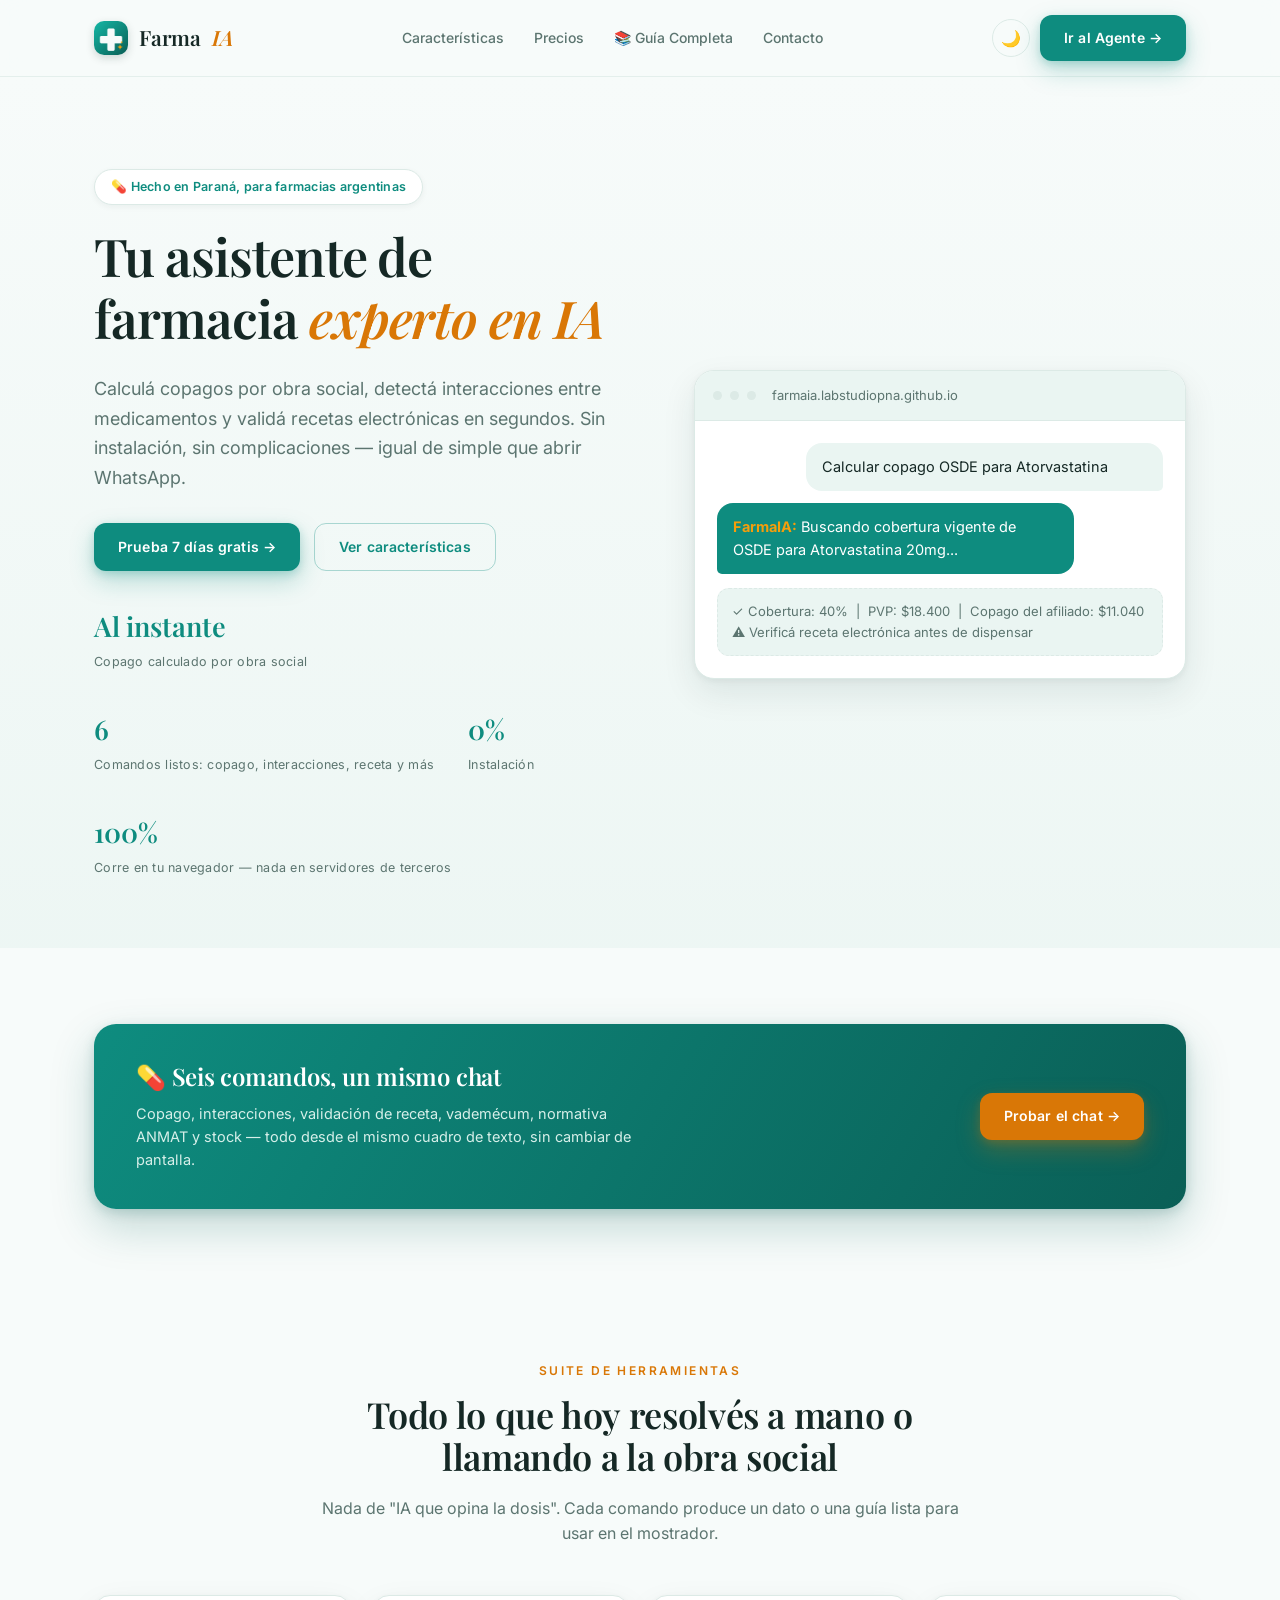
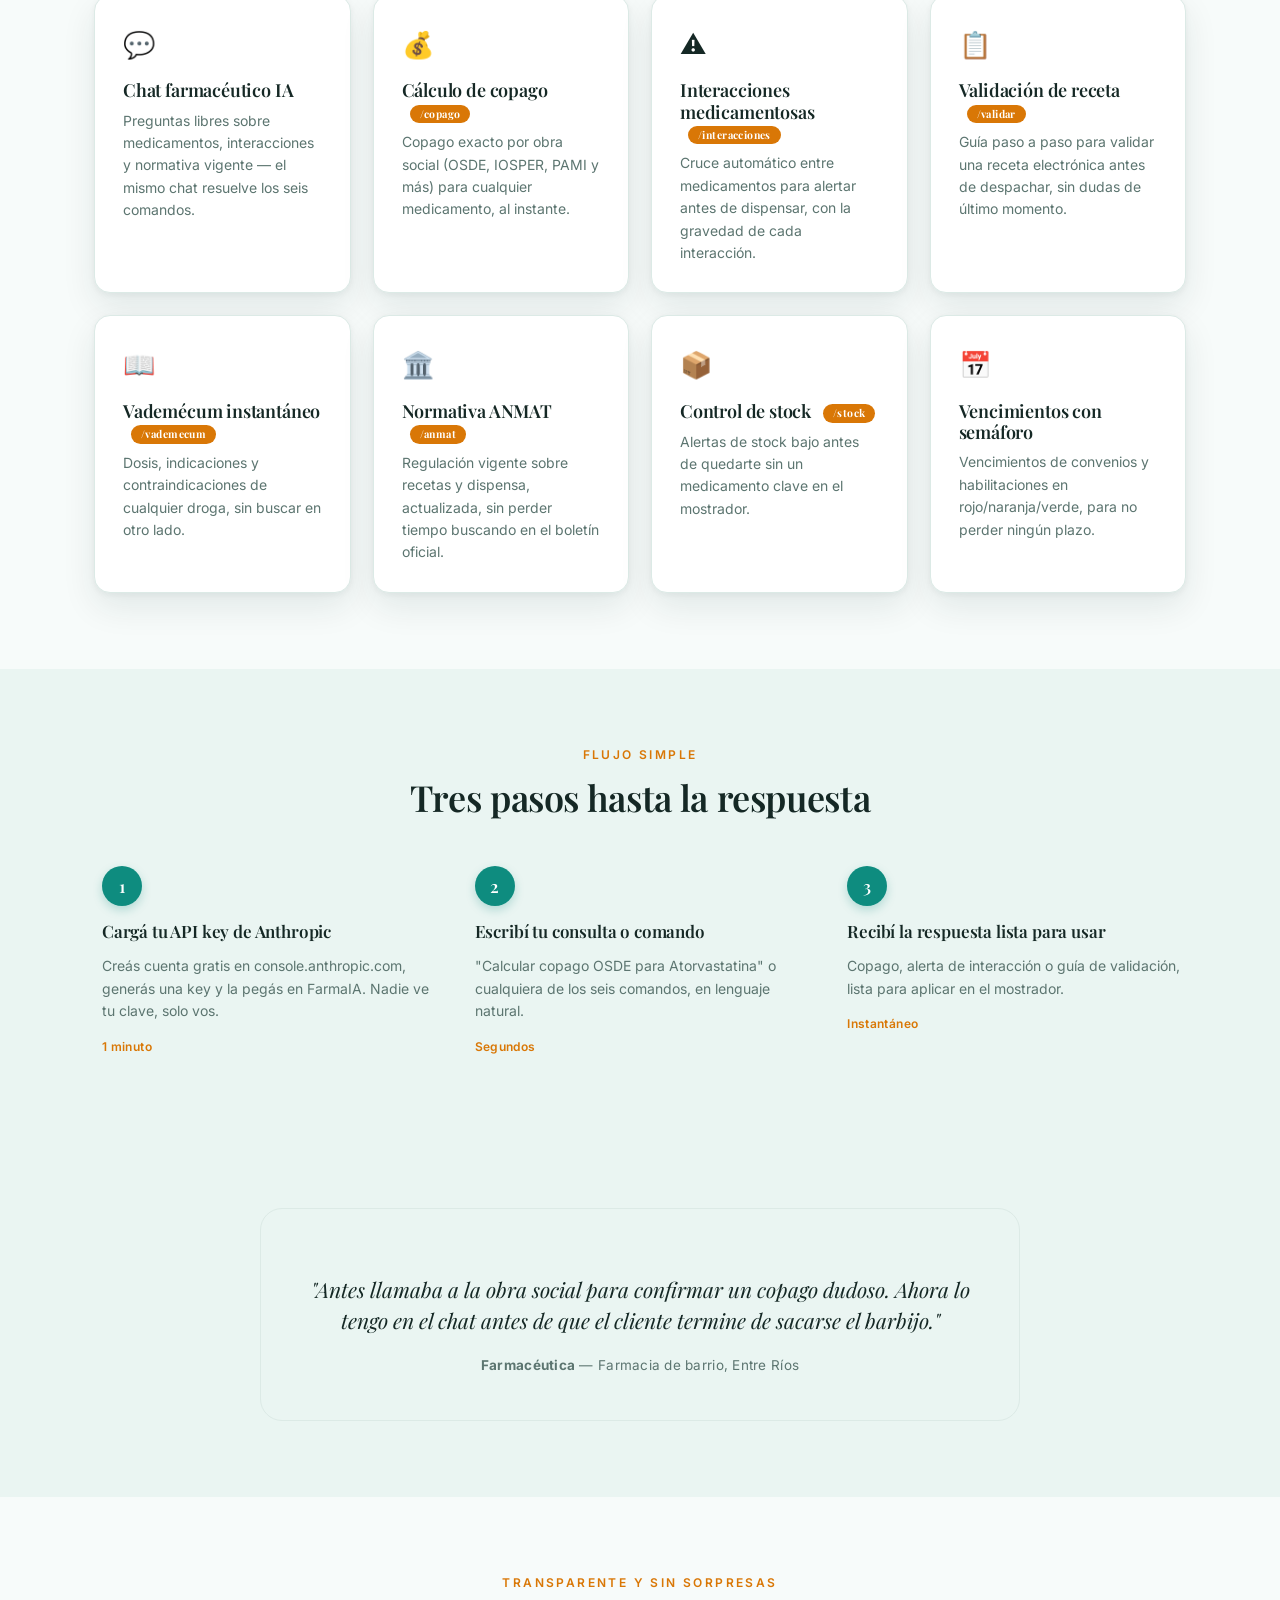
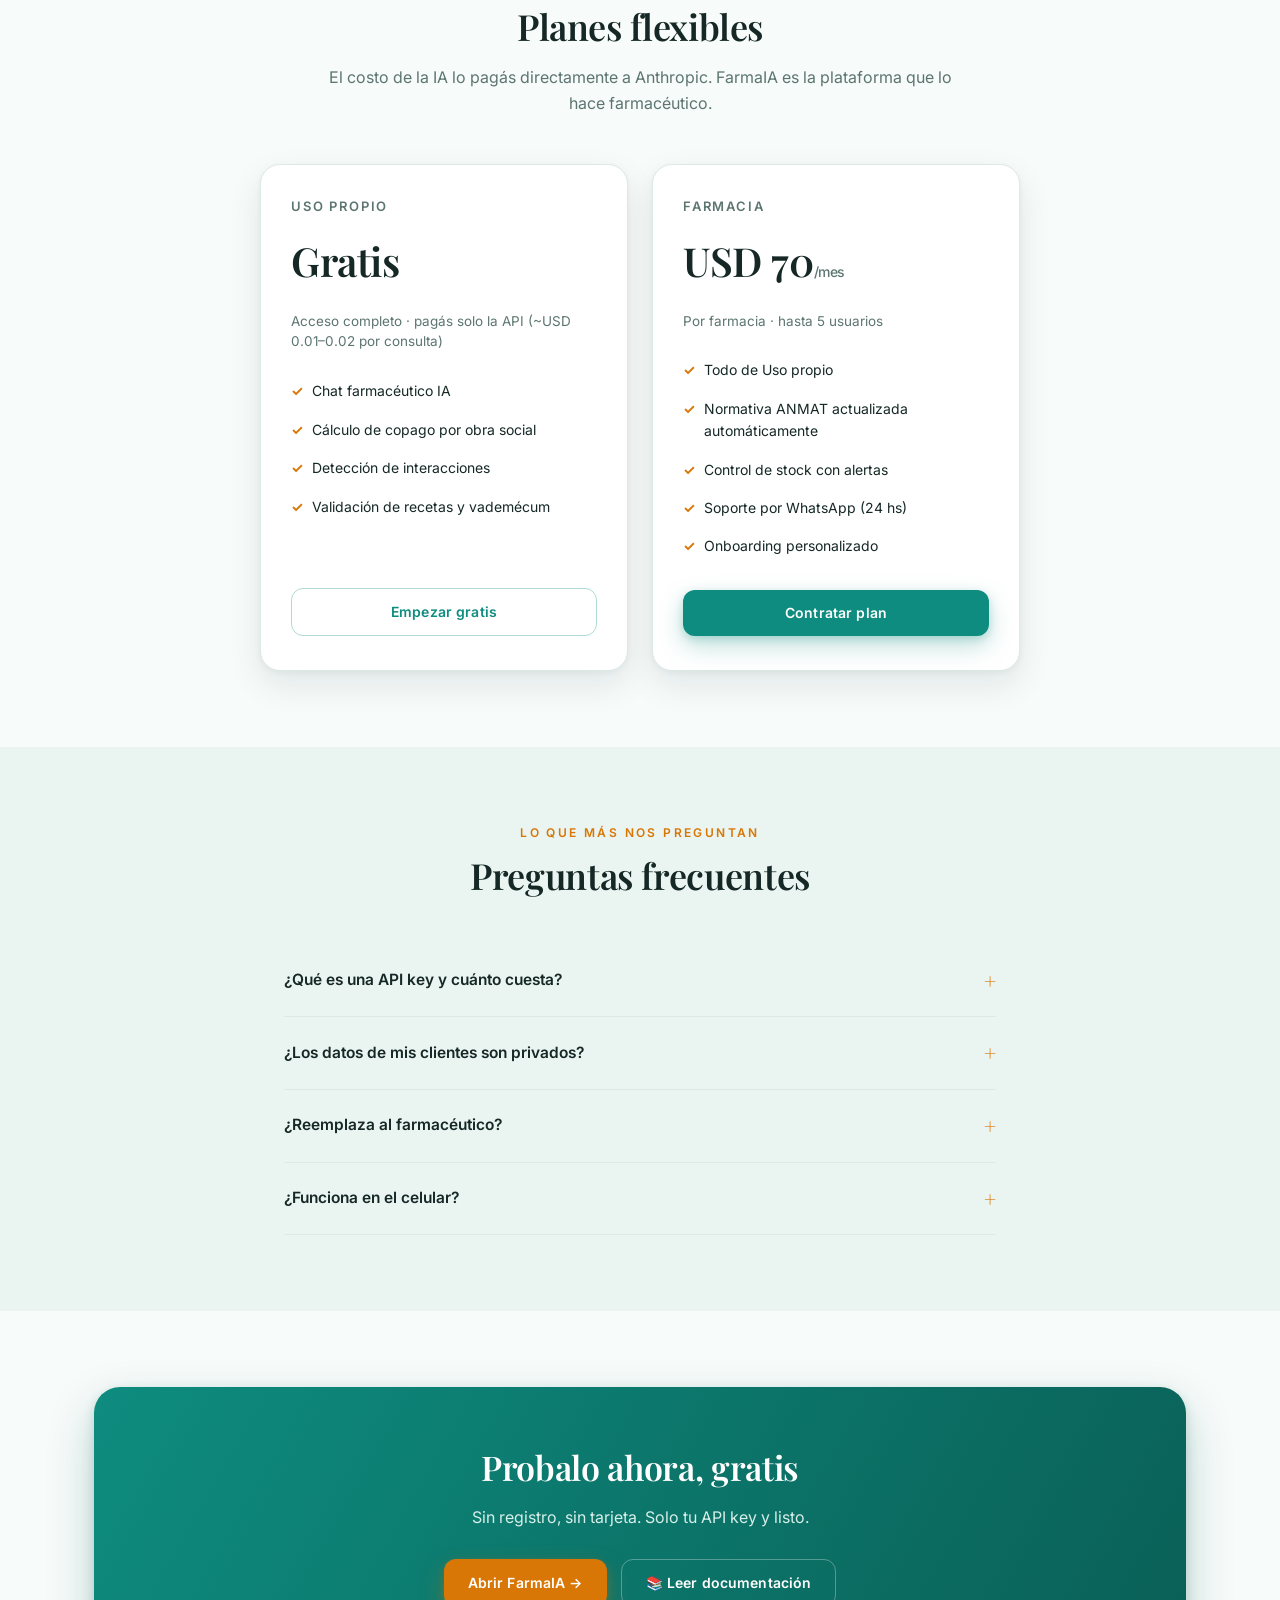
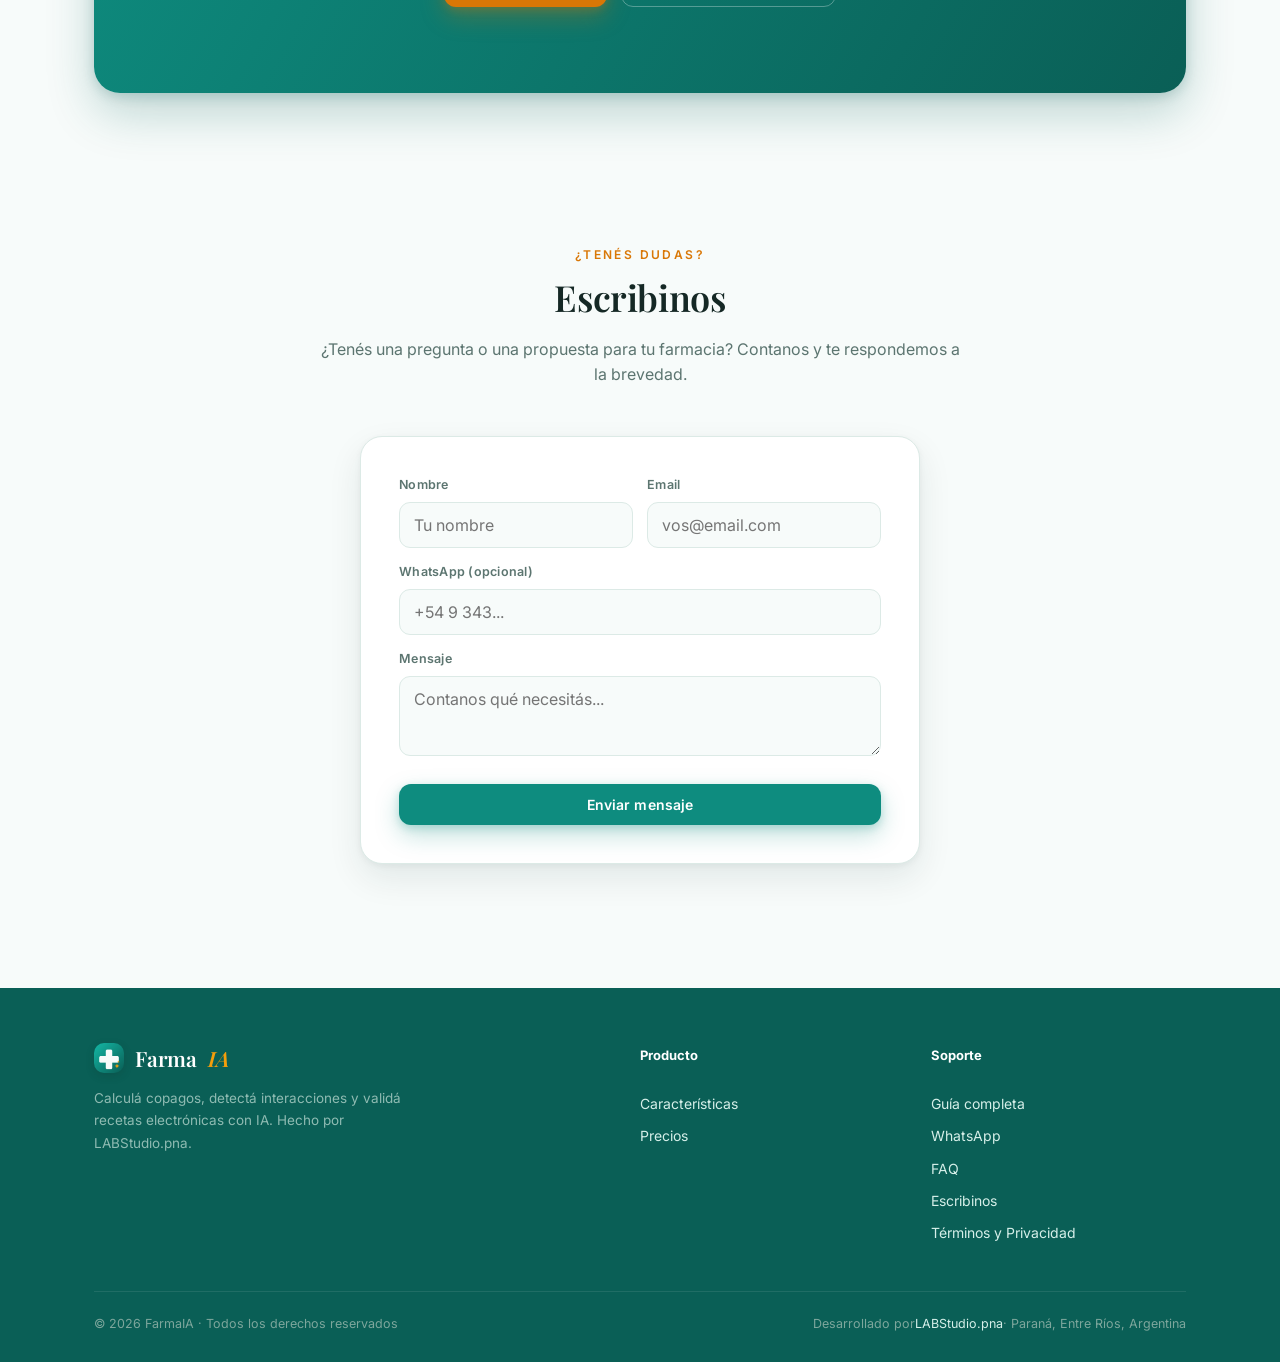
==== commit cabe95b4: "Add files via upload" ====
--- a/index.html
+++ b/index.html
@@ -1,1867 +1,349 @@
-<!DOCTYPE html>
+<!doctype html>
 <html lang="es">
 <head>
-    <meta charset="UTF-8">
-    <meta name="viewport" content="width=device-width, initial-scale=1.0">
-    <title>FarmaIA — Tu asistente farmacéutico experto en IA</title>
-    <meta name="description" content="Validá recetas electrónicas, calculá copagos de obras sociales, detectá interacciones medicamentosas y gestioná tu stock. Sin instalación, sin backend propio.">
-    <meta property="og:title" content="FarmaIA — Tu asistente farmacéutico experto en IA">
-    <meta property="og:description" content="Validá recetas, calculá copagos, detectá interacciones. Todo en segundos, sin instalar nada.">
-    <meta property="og:image" content="https://labstudiopna.github.io/FarmaIA/FarmaIA.png">
-    <meta property="og:type" content="website">
-    <link rel="icon" type="image/png" href="FarmaIA.png">
-    <link rel="preconnect" href="https://fonts.googleapis.com">
-    <link href="https://fonts.googleapis.com/css2?family=Inter:wght@300;400;500;600;700;800&display=swap" rel="stylesheet">
-    <style>
-        :root {
-            --bg-primary: #0a0a0f;
-            --bg-secondary: #111118;
-            --bg-card: #16161f;
-            --bg-card-hover: #1c1c28;
-            --bg-input: #0d0d14;
-            --text-primary: #f0f0f5;
-            --text-secondary: #a0a0b0;
-            --text-muted: #6b6b7b;
-            --accent-teal: #14b8a6;
-            --accent-cyan: #06b6d4;
-            --accent-green: #22c55e;
-            --accent-yellow: #f59e0b;
-            --accent-red: #ef4444;
-            --accent-gradient: linear-gradient(135deg, #14b8a6 0%, #06b6d4 50%, #22c55e 100%);
-            --border: rgba(255,255,255,0.06);
-            --border-hover: rgba(255,255,255,0.12);
-            --border-focus: rgba(20,184,166,0.4);
-        }
-
-        * { margin: 0; padding: 0; box-sizing: border-box; }
-
-        body {
-            font-family: 'Inter', -apple-system, sans-serif;
-            background: var(--bg-primary);
-            color: var(--text-primary);
-            line-height: 1.6;
-            overflow-x: hidden;
-        }
-
-        /* ===== NAV ===== */
-        nav {
-            position: fixed;
-            top: 0; left: 0; right: 0;
-            z-index: 100;
-            padding: 1rem 2rem;
-            background: rgba(10,10,15,0.85);
-            backdrop-filter: blur(12px);
-            border-bottom: 1px solid var(--border);
-            display: flex;
-            justify-content: space-between;
-            align-items: center;
-        }
-
-        .nav-logo {
-            font-weight: 800;
-            font-size: 1.1rem;
-            display: flex;
-            align-items: center;
-            gap: 0.6rem;
-            text-decoration: none;
-            color: var(--text-primary);
-        }
-
-        .nav-logo img {
-            width: 32px; height: 32px;
-            border-radius: 8px;
-        }
-
-        .nav-logo span {
-            background: var(--accent-gradient);
-            -webkit-background-clip: text;
-            -webkit-text-fill-color: transparent;
-            background-clip: text;
-        }
-
-        .nav-links {
-            display: flex;
-            gap: 2rem;
-            align-items: center;
-        }
-
-        .nav-links a {
-            color: var(--text-secondary);
-            text-decoration: none;
-            font-size: 0.9rem;
-            font-weight: 500;
-            transition: color 0.2s;
-        }
-
-        .nav-links a:hover {
-            color: var(--text-primary);
-        }
-
-        .nav-cta {
-            background: var(--accent-gradient);
-            color: white;
-            padding: 0.5rem 1.2rem;
-            border-radius: 10px;
-            font-weight: 600;
-            font-size: 0.85rem;
-            text-decoration: none;
-        }
-
-        /* ===== HERO ===== */
-        .hero {
-            min-height: 100vh;
-            display: flex;
-            flex-direction: column;
-            justify-content: center;
-            align-items: center;
-            text-align: center;
-            padding: 8rem 2rem 4rem;
-            position: relative;
-            overflow: hidden;
-        }
-
-        .hero::before {
-            content: '';
-            position: absolute;
-            top: -50%; left: -50%;
-            width: 200%; height: 200%;
-            background: radial-gradient(ellipse at 30% 20%, rgba(20,184,166,0.08) 0%, transparent 50%),
-                        radial-gradient(ellipse at 70% 80%, rgba(34,197,94,0.06) 0%, transparent 50%);
-            pointer-events: none;
-        }
-
-        .hero-badge {
-            display: inline-flex;
-            align-items: center;
-            gap: 0.5rem;
-            padding: 0.5rem 1.2rem;
-            border-radius: 100px;
-            background: var(--bg-card);
-            border: 1px solid var(--border);
-            font-size: 0.85rem;
-            color: var(--text-secondary);
-            margin-bottom: 2rem;
-            position: relative;
-            z-index: 1;
-        }
-
-        .hero-badge .dot {
-            width: 8px; height: 8px;
-            border-radius: 50%;
-            background: var(--accent-green);
-            animation: pulse 2s infinite;
-        }
-
-        @keyframes pulse {
-            0%, 100% { opacity: 1; }
-            50% { opacity: 0.4; }
-        }
-
-        .hero h1 {
-            font-size: clamp(2.5rem, 6vw, 4.5rem);
-            font-weight: 800;
-            line-height: 1.05;
-            margin-bottom: 1.5rem;
-            position: relative;
-            z-index: 1;
-        }
-
-        .hero h1 .gradient {
-            background: var(--accent-gradient);
-            -webkit-background-clip: text;
-            -webkit-text-fill-color: transparent;
-            background-clip: text;
-        }
-
-        .hero-subtitle {
-            font-size: clamp(1rem, 2vw, 1.25rem);
-            color: var(--text-secondary);
-            max-width: 650px;
-            margin-bottom: 1.5rem;
-            position: relative;
-            z-index: 1;
-        }
-
-        .hero-context {
-            font-size: 0.9rem;
-            color: var(--text-muted);
-            max-width: 600px;
-            margin-bottom: 2.5rem;
-            position: relative;
-            z-index: 1;
-            padding: 1rem 1.5rem;
-            background: var(--bg-card);
-            border-radius: 12px;
-            border: 1px solid var(--border);
-        }
-
-        .hero-context strong {
-            color: var(--accent-teal);
-        }
-
-        .hero-cta {
-            display: flex;
-            gap: 1rem;
-            flex-wrap: wrap;
-            justify-content: center;
-            position: relative;
-            z-index: 1;
-        }
-
-        .btn {
-            display: inline-flex;
-            align-items: center;
-            gap: 0.5rem;
-            padding: 0.9rem 2rem;
-            border-radius: 12px;
-            font-weight: 600;
-            font-size: 0.95rem;
-            text-decoration: none;
-            transition: all 0.3s ease;
-            cursor: pointer;
-            border: none;
-        }
-
-        .btn-primary {
-            background: var(--accent-gradient);
-            color: white;
-            box-shadow: 0 4px 24px rgba(20,184,166,0.3);
-        }
-
-        .btn-primary:hover {
-            transform: translateY(-2px);
-            box-shadow: 0 8px 32px rgba(20,184,166,0.4);
-        }
-
-        .btn-secondary {
-            background: var(--bg-card);
-            color: var(--text-primary);
-            border: 1px solid var(--border);
-        }
-
-        .btn-secondary:hover {
-            background: var(--bg-card-hover);
-            border-color: var(--border-hover);
-        }
-
-        .btn:disabled {
-            opacity: 0.5;
-            cursor: not-allowed;
-            transform: none !important;
-        }
-
-        /* ===== SECTIONS COMMON ===== */
-        section {
-            padding: 6rem 2rem;
-            max-width: 1200px;
-            margin: 0 auto;
-        }
-
-        .section-header {
-            text-align: center;
-            margin-bottom: 4rem;
-        }
-
-        .section-header h2 {
-            font-size: clamp(1.8rem, 4vw, 2.8rem);
-            font-weight: 700;
-            margin-bottom: 0.8rem;
-        }
-
-        .section-header p {
-            color: var(--text-secondary);
-            font-size: 1.1rem;
-            max-width: 600px;
-            margin: 0 auto;
-        }
-
-        .section-label {
-            display: inline-block;
-            font-size: 0.75rem;
-            font-weight: 600;
-            letter-spacing: 0.15em;
-            text-transform: uppercase;
-            color: var(--accent-teal);
-            margin-bottom: 1rem;
-        }
-
-        /* ===== AGENT INTERFACE ===== */
-        .agent-section {
-            background: var(--bg-secondary);
-            border-radius: 24px;
-            padding: 2rem;
-            border: 1px solid var(--border);
-            max-width: 900px;
-            margin: 0 auto 4rem;
-        }
-
-        .agent-header {
-            display: flex;
-            align-items: center;
-            gap: 1rem;
-            padding-bottom: 1.5rem;
-            border-bottom: 1px solid var(--border);
-            margin-bottom: 1.5rem;
-        }
-
-        .agent-header img {
-            width: 48px; height: 48px;
-            border-radius: 12px;
-        }
-
-        .agent-header .info h3 {
-            font-size: 1.1rem;
-            font-weight: 700;
-        }
-
-        .agent-header .info p {
-            font-size: 0.8rem;
-            color: var(--text-muted);
-        }
-
-        .agent-status {
-            margin-left: auto;
-            display: flex;
-            align-items: center;
-            gap: 0.4rem;
-            font-size: 0.8rem;
-            color: var(--accent-green);
-        }
-
-        .agent-status.offline {
-            color: var(--accent-red);
-        }
-
-        .agent-status .dot {
-            width: 8px; height: 8px;
-            border-radius: 50%;
-            background: currentColor;
-        }
-
-        /* API Key Input */
-        .api-setup {
-            background: var(--bg-card);
-            border: 1px solid var(--border);
-            border-radius: 16px;
-            padding: 2rem;
-            text-align: center;
-        }
-
-        .api-setup h4 {
-            font-size: 1.2rem;
-            margin-bottom: 0.5rem;
-        }
-
-        .api-setup p {
-            color: var(--text-secondary);
-            font-size: 0.9rem;
-            margin-bottom: 1.5rem;
-        }
-
-        .api-input-group {
-            display: flex;
-            gap: 0.75rem;
-            max-width: 500px;
-            margin: 0 auto;
-        }
-
-        .api-input-group input {
-            flex: 1;
-            padding: 0.9rem 1.2rem;
-            border-radius: 12px;
-            border: 1px solid var(--border);
-            background: var(--bg-input);
-            color: var(--text-primary);
-            font-size: 0.9rem;
-            font-family: inherit;
-        }
-
-        .api-input-group input:focus {
-            outline: none;
-            border-color: var(--accent-teal);
-            box-shadow: 0 0 0 3px var(--border-focus);
-        }
-
-        .api-input-group input::placeholder {
-            color: var(--text-muted);
-        }
-
-        /* Chat */
-        .chat-container {
-            display: none;
-            flex-direction: column;
-            gap: 1rem;
-            max-height: 600px;
-        }
-
-        .chat-container.active {
-            display: flex;
-        }
-
-        .chat-messages {
-            flex: 1;
-            overflow-y: auto;
-            display: flex;
-            flex-direction: column;
-            gap: 1rem;
-            padding-right: 0.5rem;
-            max-height: 450px;
-        }
-
-        .chat-messages::-webkit-scrollbar {
-            width: 6px;
-        }
-
-        .chat-messages::-webkit-scrollbar-track {
-            background: transparent;
-        }
-
-        .chat-messages::-webkit-scrollbar-thumb {
-            background: var(--border-hover);
-            border-radius: 3px;
-        }
-
-        .msg {
-            max-width: 85%;
-            padding: 1rem 1.2rem;
-            border-radius: 16px;
-            font-size: 0.9rem;
-            line-height: 1.6;
-            animation: fadeIn 0.3s ease;
-        }
-
-        @keyframes fadeIn {
-            from { opacity: 0; transform: translateY(10px); }
-            to { opacity: 1; transform: translateY(0); }
-        }
-
-        .msg-user {
-            align-self: flex-end;
-            background: var(--accent-teal);
-            color: white;
-            border-bottom-right-radius: 4px;
-        }
-
-        .msg-bot {
-            align-self: flex-start;
-            background: var(--bg-card);
-            border: 1px solid var(--border);
-            border-bottom-left-radius: 4px;
-        }
-
-        .msg-bot .highlight { color: var(--accent-green); font-weight: 600; }
-        .msg-bot .warning { color: var(--accent-yellow); font-weight: 600; }
-        .msg-bot .danger { color: var(--accent-red); font-weight: 600; }
-        .msg-bot .data-row {
-            display: flex;
-            justify-content: space-between;
-            padding: 0.4rem 0;
-            border-bottom: 1px solid var(--border);
-            font-size: 0.85rem;
-        }
-        .msg-bot .data-row:last-child { border-bottom: none; }
-        .msg-bot .data-label { color: var(--text-muted); }
-        .msg-bot .data-value { color: var(--text-primary); font-weight: 500; }
-        .msg-bot .badge {
-            display: inline-block;
-            padding: 0.2rem 0.6rem;
-            border-radius: 6px;
-            font-size: 0.75rem;
-            font-weight: 600;
-            margin-right: 0.3rem;
-        }
-        .badge-green { background: rgba(34,197,94,0.15); color: #22c55e; }
-        .badge-yellow { background: rgba(245,158,11,0.15); color: #f59e0b; }
-        .badge-red { background: rgba(239,68,68,0.15); color: #ef4444; }
-
-        .chat-input-area {
-            display: flex;
-            gap: 0.75rem;
-            padding-top: 1rem;
-            border-top: 1px solid var(--border);
-        }
-
-        .chat-input-area input {
-            flex: 1;
-            padding: 0.9rem 1.2rem;
-            border-radius: 12px;
-            border: 1px solid var(--border);
-            background: var(--bg-input);
-            color: var(--text-primary);
-            font-size: 0.9rem;
-            font-family: inherit;
-        }
-
-        .chat-input-area input:focus {
-            outline: none;
-            border-color: var(--accent-teal);
-            box-shadow: 0 0 0 3px var(--border-focus);
-        }
-
-        .chat-input-area .btn {
-            padding: 0.9rem 1.5rem;
-            white-space: nowrap;
-        }
-
-        .typing-indicator {
-            display: none;
-            align-self: flex-start;
-            background: var(--bg-card);
-            border: 1px solid var(--border);
-            border-radius: 16px;
-            border-bottom-left-radius: 4px;
-            padding: 1rem 1.5rem;
-            gap: 0.3rem;
-        }
-
-        .typing-indicator.active {
-            display: flex;
-        }
-
-        .typing-indicator span {
-            width: 8px; height: 8px;
-            border-radius: 50%;
-            background: var(--text-muted);
-            animation: typing 1.4s infinite;
-        }
-
-        .typing-indicator span:nth-child(2) { animation-delay: 0.2s; }
-        .typing-indicator span:nth-child(3) { animation-delay: 0.4s; }
-
-        @keyframes typing {
-            0%, 60%, 100% { transform: translateY(0); }
-            30% { transform: translateY(-6px); }
-        }
-
-        /* Quick Actions */
-        .quick-actions {
-            display: flex;
-            gap: 0.5rem;
-            flex-wrap: wrap;
-            margin-top: 0.5rem;
-        }
-
-        .quick-action {
-            padding: 0.4rem 0.9rem;
-            border-radius: 100px;
-            background: var(--bg-card);
-            border: 1px solid var(--border);
-            color: var(--text-secondary);
-            font-size: 0.8rem;
-            cursor: pointer;
-            transition: all 0.2s;
-        }
-
-        .quick-action:hover {
-            border-color: var(--accent-teal);
-            color: var(--text-primary);
-        }
-
-        /* Tools Panel */
-        .tools-panel {
-            display: grid;
-            grid-template-columns: repeat(auto-fit, minmax(200px, 1fr));
-            gap: 0.75rem;
-            margin-top: 1rem;
-        }
-
-        .tool-btn {
-            padding: 0.8rem 1rem;
-            border-radius: 12px;
-            background: var(--bg-card);
-            border: 1px solid var(--border);
-            color: var(--text-secondary);
-            font-size: 0.85rem;
-            font-family: inherit;
-            cursor: pointer;
-            transition: all 0.2s;
-            text-align: left;
-            display: flex;
-            align-items: center;
-            gap: 0.6rem;
-        }
-
-        .tool-btn:hover {
-            border-color: var(--accent-teal);
-            color: var(--text-primary);
-            background: var(--bg-card-hover);
-        }
-
-        .tool-btn .icon { font-size: 1.1rem; }
-
-        /* ===== PROBLEM ===== */
-        .problem-section {
-            background: var(--bg-secondary);
-            border-radius: 24px;
-            padding: 4rem 3rem;
-            border: 1px solid var(--border);
-        }
-
-        .problem-grid {
-            display: grid;
-            grid-template-columns: repeat(auto-fit, minmax(250px, 1fr));
-            gap: 2rem;
-            margin-top: 3rem;
-        }
-
-        .problem-card {
-            background: var(--bg-card);
-            border: 1px solid var(--border);
-            border-radius: 16px;
-            padding: 2rem;
-            transition: all 0.3s ease;
-        }
-
-        .problem-card:hover {
-            border-color: var(--accent-teal);
-            transform: translateY(-3px);
-        }
-
-        .problem-card .icon { font-size: 2rem; margin-bottom: 1rem; }
-        .problem-card h4 { font-size: 1.1rem; font-weight: 600; margin-bottom: 0.6rem; color: var(--accent-cyan); }
-        .problem-card p { font-size: 0.9rem; color: var(--text-secondary); line-height: 1.6; }
-
-        /* ===== FEATURES ===== */
-        .features-grid {
-            display: grid;
-            grid-template-columns: repeat(auto-fit, minmax(300px, 1fr));
-            gap: 1.5rem;
-        }
-
-        .feature-card {
-            background: var(--bg-secondary);
-            border: 1px solid var(--border);
-            border-radius: 20px;
-            padding: 2rem;
-            transition: all 0.3s ease;
-            display: flex;
-            flex-direction: column;
-            gap: 1rem;
-        }
-
-        .feature-card:hover {
-            border-color: var(--accent-teal);
-            transform: translateY(-4px);
-        }
-
-        .feature-card .icon {
-            font-size: 1.8rem;
-            width: 48px; height: 48px;
-            display: flex;
-            align-items: center;
-            justify-content: center;
-            background: var(--bg-card);
-            border-radius: 12px;
-            border: 1px solid var(--border);
-        }
-
-        .feature-card h3 { font-size: 1.1rem; font-weight: 600; }
-        .feature-card p { font-size: 0.9rem; color: var(--text-secondary); line-height: 1.6; }
-
-        .feature-card .tag {
-            display: inline-block;
-            margin-top: auto;
-            padding: 0.3rem 0.8rem;
-            background: rgba(20,184,166,0.1);
-            color: var(--accent-teal);
-            font-size: 0.75rem;
-            font-weight: 600;
-            border-radius: 100px;
-            width: fit-content;
-        }
-
-        .feature-card .tag-soon {
-            background: rgba(107,107,123,0.15);
-            color: var(--text-muted);
-        }
-
-        /* ===== PROCESS ===== */
-        .process-section {
-            background: var(--bg-secondary);
-            border-radius: 24px;
-            padding: 4rem 3rem;
-            border: 1px solid var(--border);
-        }
-
-        .process-grid {
-            display: grid;
-            grid-template-columns: repeat(3, 1fr);
-            gap: 2rem;
-            margin-top: 3rem;
-        }
-
-        .process-step { text-align: center; }
-
-        .process-step .number {
-            width: 56px; height: 56px;
-            border-radius: 50%;
-            background: var(--bg-card);
-            border: 2px solid var(--border);
-            display: flex;
-            align-items: center;
-            justify-content: center;
-            font-size: 1.3rem;
-            font-weight: 800;
-            color: var(--accent-teal);
-            margin: 0 auto 1.2rem;
-        }
-
-        .process-step h4 { font-size: 1.1rem; font-weight: 600; margin-bottom: 0.5rem; }
-        .process-step p { font-size: 0.9rem; color: var(--text-secondary); }
-
-        /* ===== PRICING ===== */
-        .pricing-grid {
-            display: grid;
-            grid-template-columns: 1fr 1fr;
-            gap: 1.5rem;
-            max-width: 800px;
-            margin: 0 auto;
-        }
-
-        .pricing-card {
-            background: var(--bg-secondary);
-            border: 1px solid var(--border);
-            border-radius: 20px;
-            padding: 2.5rem;
-            display: flex;
-            flex-direction: column;
-            gap: 1.5rem;
-            transition: all 0.3s ease;
-        }
-
-        .pricing-card:hover { border-color: var(--accent-teal); }
-
-        .pricing-card.featured {
-            border-color: var(--accent-teal);
-            position: relative;
-        }
-
-        .pricing-card.featured::before {
-            content: 'RECOMENDADO';
-            position: absolute;
-            top: -12px; left: 50%;
-            transform: translateX(-50%);
-            background: var(--accent-gradient);
-            color: white;
-            font-size: 0.7rem;
-            font-weight: 700;
-            letter-spacing: 0.1em;
-            padding: 0.4rem 1rem;
-            border-radius: 100px;
-        }
-
-        .pricing-card h3 { font-size: 1.3rem; font-weight: 700; }
-
-        .pricing-card .price {
-            font-size: 2.5rem;
-            font-weight: 800;
-            background: var(--accent-gradient);
-            -webkit-background-clip: text;
-            -webkit-text-fill-color: transparent;
-            background-clip: text;
-        }
-
-        .pricing-card .price-period { font-size: 0.9rem; color: var(--text-muted); }
-
-        .pricing-card ul {
-            list-style: none;
-            display: flex;
-            flex-direction: column;
-            gap: 0.7rem;
-        }
-
-        .pricing-card ul li {
-            display: flex;
-            align-items: flex-start;
-            gap: 0.6rem;
-            font-size: 0.9rem;
-            color: var(--text-secondary);
-        }
-
-        .pricing-card ul li::before {
-            content: '✓';
-            color: var(--accent-green);
-            font-weight: 700;
-            flex-shrink: 0;
-        }
-
-        .pricing-card .btn { margin-top: auto; justify-content: center; }
-
-        /* ===== FAQ ===== */
-        .faq-section { max-width: 800px; margin: 0 auto; }
-
-        .faq-item {
-            background: var(--bg-secondary);
-            border: 1px solid var(--border);
-            border-radius: 16px;
-            margin-bottom: 1rem;
-            overflow: hidden;
-        }
-
-        .faq-question {
-            padding: 1.2rem 1.5rem;
-            font-weight: 600;
-            font-size: 0.95rem;
-            cursor: pointer;
-            display: flex;
-            justify-content: space-between;
-            align-items: center;
-            transition: background 0.2s;
-        }
-
-        .faq-question:hover { background: var(--bg-card); }
-
-        .faq-answer {
-            padding: 0 1.5rem 1.5rem;
-            color: var(--text-secondary);
-            font-size: 0.9rem;
-            line-height: 1.7;
-            display: none;
-        }
-
-        .faq-item.open .faq-answer { display: block; }
-        .faq-item.open .faq-question .toggle { transform: rotate(45deg); }
-
-        /* ===== CONTACT ===== */
-        .contact-section {
-            text-align: center;
-            background: var(--bg-secondary);
-            border-radius: 24px;
-            padding: 4rem 2rem;
-            border: 1px solid var(--border);
-        }
-
-        .contact-section h2 { font-size: 2rem; font-weight: 700; margin-bottom: 1rem; }
-        .contact-section p { color: var(--text-secondary); margin-bottom: 2rem; }
-        .contact-cta { display: flex; gap: 1rem; justify-content: center; flex-wrap: wrap; }
-
-        /* ===== FOOTER ===== */
-        footer {
-            text-align: center;
-            padding: 3rem 2rem;
-            color: var(--text-muted);
-            font-size: 0.85rem;
-            border-top: 1px solid var(--border);
-        }
-
-        footer a { color: var(--accent-teal); text-decoration: none; }
-
-        /* ===== RESPONSIVE ===== */
-        @media (max-width: 900px) {
-            .process-grid { grid-template-columns: 1fr; }
-            .pricing-grid { grid-template-columns: 1fr; }
-            .nav-links { display: none; }
-            .api-input-group { flex-direction: column; }
-            .chat-input-area { flex-direction: column; }
-        }
-
-        @media (max-width: 600px) {
-            section { padding: 4rem 1.5rem; }
-            .problem-section, .process-section { padding: 3rem 1.5rem; }
-            .hero { padding: 7rem 1.5rem 3rem; }
-            .agent-section { padding: 1.5rem; }
-        }
-    </style>
+<meta charset="UTF-8">
+<meta name="viewport" content="width=device-width, initial-scale=1.0">
+<title>FarmaIA — Tu asistente de farmacia experto en IA</title>
+<meta name="description" content="Calculá copagos por obra social, detectá interacciones entre medicamentos, validá recetas electrónicas y controlá stock con IA. El asistente para farmacias argentinas. Sin instalación, sin complicaciones.">
+
+<link rel="icon" type="image/png" sizes="32x32" href="favicon-32.png">
+<link rel="icon" type="image/png" sizes="16x16" href="favicon-16.png">
+<link rel="icon" type="image/png" sizes="192x192" href="favicon-192.png">
+<link rel="icon" type="image/png" sizes="512x512" href="favicon-512.png">
+<link rel="apple-touch-icon" sizes="180x180" href="apple-touch-icon.png">
+<link rel="shortcut icon" href="favicon.ico">
+<link rel="manifest" href="site.webmanifest">
+<meta name="theme-color" content="#0E8C7F">
+<meta name="apple-mobile-web-app-capable" content="yes">
+<meta name="apple-mobile-web-app-title" content="FarmaIA">
+
+<meta property="og:type" content="website">
+<meta property="og:title" content="FarmaIA — Tu asistente de farmacia experto en IA">
+<meta property="og:description" content="Calculá copagos, detectá interacciones y validá recetas electrónicas con IA. Sin instalación, sin complicaciones.">
+<meta property="og:image" content="https://labstudiopna.github.io/FarmaIA/og-image.png">
+<meta property="og:image:width" content="1200">
+<meta property="og:image:height" content="630">
+<meta property="og:url" content="https://labstudiopna.github.io/FarmaIA/">
+<meta name="twitter:card" content="summary_large_image">
+<meta name="twitter:title" content="FarmaIA — Tu asistente de farmacia experto en IA">
+<meta name="twitter:description" content="Calculá copagos, detectá interacciones y validá recetas electrónicas con IA.">
+<meta name="twitter:image" content="https://labstudiopna.github.io/FarmaIA/og-image.png">
+
+<link rel="preconnect" href="https://fonts.googleapis.com">
+<link href="https://fonts.googleapis.com/css2?family=Inter:wght@400;500;600;700&family=Poppins:wght@600;700&display=swap" rel="stylesheet">
+<link rel="stylesheet" href="style.css">
+<script src="tracker.js" defer></script>
 </head>
 <body>
 
-    <!-- ===== NAV ===== -->
-    <nav>
-        <a href="#" class="nav-logo">
-            <img src="FarmaIA.png" alt="FarmaIA">
-            <span>FarmaIA</span>
-        </a>
-        <div class="nav-links">
-            <a href="#agente">Agente</a>
-            <a href="#funciones">Funciones</a>
-            <a href="#precios">Precios</a>
-            <a href="#faq">FAQ</a>
-            <a href="https://labstudiopna.github.io/" class="nav-cta">← LABStudio</a>
+<header class="site">
+  <nav class="nav">
+    <a href="#" class="brand"><img src="favicon-192.png" alt="FarmaIA"> Farma<span class="ia">IA</span></a>
+    <div class="navlinks">
+      <a href="#features">Características</a>
+      <a href="#pricing">Precios</a>
+      <a href="guia-completa.html">📚 Guía Completa</a>
+      <a href="#contacto">Contacto</a>
+      <a href="agente-farmacia.html" class="mobile-only-cta">Ir al Agente →</a>
+    </div>
+    <div class="nav-actions">
+      <button class="theme-toggle" id="themeToggle" title="Modo claro/oscuro">🌙</button>
+      <a href="agente-farmacia.html" class="btn btn-primary">Ir al Agente →</a>
+      <button class="hamburger" id="hamburgerBtn" aria-label="Abrir menú">☰</button>
+    </div>
+  </nav>
+</header>
+
+<section class="hero">
+  <div class="container hero-grid">
+    <div>
+      <span class="pill">💊 Hecho en Paraná, para farmacias argentinas</span>
+      <h1>Tu asistente de farmacia <span>experto en IA</span></h1>
+      <p class="lead">Calculá copagos por obra social, detectá interacciones entre medicamentos y validá recetas electrónicas en segundos. Sin instalación, sin complicaciones — igual de simple que abrir WhatsApp.</p>
+      <div class="hero-cta">
+        <a href="agente-farmacia.html" class="btn btn-primary">Prueba 7 días gratis →</a>
+        <a href="#features" class="btn btn-ghost">Ver características</a>
+      </div>
+      <div class="hero-stats">
+        <div class="stat"><b>Al instante</b><span>Copago calculado por obra social</span></div>
+        <div class="stat"><b>6</b><span>Comandos listos: copago, interacciones, receta y más</span></div>
+        <div class="stat"><b>0%</b><span>Instalación</span></div>
+        <div class="stat"><b>100%</b><span>Corre en tu navegador — nada en servidores de terceros</span></div>
+      </div>
+    </div>
+    <div class="mock">
+      <div class="mock-head"><span class="dot"></span><span class="dot"></span><span class="dot"></span>&nbsp; farmaia.labstudiopna.github.io</div>
+      <div class="mock-body">
+        <div class="msg user">Calcular copago OSDE para Atorvastatina</div>
+        <div class="msg bot"><b>FarmaIA:</b> Buscando cobertura vigente de OSDE para Atorvastatina 20mg...</div>
+        <div class="mock-result">✓ Cobertura: 40% &nbsp;|&nbsp; PVP: $18.400 &nbsp;|&nbsp; Copago del afiliado: $11.040<br>⚠️ Verificá receta electrónica antes de dispensar</div>
+      </div>
+    </div>
+  </div>
+</section>
+
+<section id="features">
+  <div class="container">
+    <div class="banner">
+      <div>
+        <h3>💊 Seis comandos, un mismo chat</h3>
+        <p>Copago, interacciones, validación de receta, vademécum, normativa ANMAT y stock — todo desde el mismo cuadro de texto, sin cambiar de pantalla.</p>
+      </div>
+      <a href="agente-farmacia.html" class="btn btn-accent">Probar el chat →</a>
+    </div>
+  </div>
+</section>
+
+<section>
+  <div class="container">
+    <div class="section-head">
+      <span class="eyebrow">Suite de herramientas</span>
+      <h2>Todo lo que hoy resolvés a mano o llamando a la obra social</h2>
+      <p class="muted">Nada de "IA que opina la dosis". Cada comando produce un dato o una guía lista para usar en el mostrador.</p>
+    </div>
+    <div class="grid cols-4">
+      <div class="card"><span class="icon">💬</span><h3>Chat farmacéutico IA</h3><p>Preguntas libres sobre medicamentos, interacciones y normativa vigente — el mismo chat resuelve los seis comandos.</p></div>
+      <div class="card"><span class="icon">💰</span><h3>Cálculo de copago <span class="badge">/copago</span></h3><p>Copago exacto por obra social (OSDE, IOSPER, PAMI y más) para cualquier medicamento, al instante.</p></div>
+      <div class="card"><span class="icon">⚠️</span><h3>Interacciones medicamentosas <span class="badge">/interacciones</span></h3><p>Cruce automático entre medicamentos para alertar antes de dispensar, con la gravedad de cada interacción.</p></div>
+      <div class="card"><span class="icon">📋</span><h3>Validación de receta <span class="badge">/validar</span></h3><p>Guía paso a paso para validar una receta electrónica antes de despachar, sin dudas de último momento.</p></div>
+      <div class="card"><span class="icon">📖</span><h3>Vademécum instantáneo <span class="badge">/vademecum</span></h3><p>Dosis, indicaciones y contraindicaciones de cualquier droga, sin buscar en otro lado.</p></div>
+      <div class="card"><span class="icon">🏛️</span><h3>Normativa ANMAT <span class="badge">/anmat</span></h3><p>Regulación vigente sobre recetas y dispensa, actualizada, sin perder tiempo buscando en el boletín oficial.</p></div>
+      <div class="card"><span class="icon">📦</span><h3>Control de stock <span class="badge">/stock</span></h3><p>Alertas de stock bajo antes de quedarte sin un medicamento clave en el mostrador.</p></div>
+      <div class="card"><span class="icon">📅</span><h3>Vencimientos con semáforo</h3><p>Vencimientos de convenios y habilitaciones en rojo/naranja/verde, para no perder ningún plazo.</p></div>
+    </div>
+  </div>
+</section>
+
+<section style="background:var(--bg-alt);">
+  <div class="container">
+    <div class="section-head">
+      <span class="eyebrow">Flujo simple</span>
+      <h2>Tres pasos hasta la respuesta</h2>
+    </div>
+    <div class="steps">
+      <div class="step">
+        <div class="num">1</div>
+        <h4>Cargá tu API key de Anthropic</h4>
+        <p>Creás cuenta gratis en console.anthropic.com, generás una key y la pegás en FarmaIA. Nadie ve tu clave, solo vos.</p>
+        <span class="time">1 minuto</span>
+      </div>
+      <div class="step">
+        <div class="num">2</div>
+        <h4>Escribí tu consulta o comando</h4>
+        <p>"Calcular copago OSDE para Atorvastatina" o cualquiera de los seis comandos, en lenguaje natural.</p>
+        <span class="time">Segundos</span>
+      </div>
+      <div class="step">
+        <div class="num">3</div>
+        <h4>Recibí la respuesta lista para usar</h4>
+        <p>Copago, alerta de interacción o guía de validación, lista para aplicar en el mostrador.</p>
+        <span class="time">Instantáneo</span>
+      </div>
+    </div>
+  </div>
+</section>
+
+<section style="background:var(--bg-alt);">
+  <div class="container">
+    <div class="quote">
+      <p>"Antes llamaba a la obra social para confirmar un copago dudoso. Ahora lo tengo en el chat antes de que el cliente termine de sacarse el barbijo."</p>
+      <div class="who"><b>Farmacéutica</b> — Farmacia de barrio, Entre Ríos</div>
+    </div>
+  </div>
+</section>
+
+<section id="pricing">
+  <div class="container">
+    <div class="section-head">
+      <span class="eyebrow">Transparente y sin sorpresas</span>
+      <h2>Planes flexibles</h2>
+      <p class="muted">El costo de la IA lo pagás directamente a Anthropic. FarmaIA es la plataforma que lo hace farmacéutico.</p>
+    </div>
+    <div class="pricing-grid">
+      <div class="plan">
+        <h3>Uso propio</h3>
+        <div class="price">Gratis</div>
+        <p class="desc">Acceso completo · pagás solo la API (~USD 0.01–0.02 por consulta)</p>
+        <ul>
+          <li>Chat farmacéutico IA</li>
+          <li>Cálculo de copago por obra social</li>
+          <li>Detección de interacciones</li>
+          <li>Validación de recetas y vademécum</li>
+        </ul>
+        <a href="agente-farmacia.html" class="btn btn-ghost">Empezar gratis</a>
+      </div>
+      <div class="plan">
+        <h3>Farmacia</h3>
+        <div class="price">USD 70<small>/mes</small></div>
+        <p class="desc">Por farmacia · hasta 5 usuarios</p>
+        <ul>
+          <li>Todo de Uso propio</li>
+          <li>Normativa ANMAT actualizada automáticamente</li>
+          <li>Control de stock con alertas</li>
+          <li>Soporte por WhatsApp (24 hs)</li>
+          <li>Onboarding personalizado</li>
+        </ul>
+        <a href="agente-farmacia.html" class="btn btn-primary">Contratar plan</a>
+      </div>
+    </div>
+  </div>
+</section>
+
+<section id="faq" style="background:var(--bg-alt);">
+  <div class="container" style="max-width:760px;">
+    <div class="section-head">
+      <span class="eyebrow">Lo que más nos preguntan</span>
+      <h2>Preguntas frecuentes</h2>
+    </div>
+    <details class="faq-item">
+      <summary>¿Qué es una API key y cuánto cuesta?</summary>
+      <p>Es una clave personal para usar la IA de Anthropic. Creás cuenta gratis en console.anthropic.com, cargás crédito y generás tu key. Con USD 5 hacés varios cientos de consultas.</p>
+    </details>
+    <details class="faq-item">
+      <summary>¿Los datos de mis clientes son privados?</summary>
+      <p>Sí. FarmaIA no tiene backend propio. Tu API key y las consultas van directo de tu navegador a Anthropic. Al cerrar la pestaña, todo se borra del dispositivo salvo lo que decidas guardar.</p>
+    </details>
+    <details class="faq-item">
+      <summary>¿Reemplaza al farmacéutico?</summary>
+      <p>No. Es una herramienta de apoyo. Acelera cálculos y detecta alertas, pero la validación final de cualquier dispensa siempre es de un profesional matriculado.</p>
+    </details>
+    <details class="faq-item">
+      <summary>¿Funciona en el celular?</summary>
+      <p>Sí, es responsive. Funciona bien en smartphone y tablet detrás del mostrador, sin instalar ninguna app.</p>
+    </details>
+  </div>
+</section>
+
+<section>
+  <div class="container">
+    <div class="cta-final">
+      <h2>Probalo ahora, gratis</h2>
+      <p>Sin registro, sin tarjeta. Solo tu API key y listo.</p>
+      <div class="hero-cta">
+        <a href="agente-farmacia.html" class="btn btn-accent">Abrir FarmaIA →</a>
+        <a href="guia-completa.html" class="btn btn-ghost" style="border-color:rgba(255,255,255,.3);">📚 Leer documentación</a>
+      </div>
+    </div>
+  </div>
+</section>
+
+<section id="contacto">
+  <div class="container">
+    <div class="section-head">
+      <span class="eyebrow">¿Tenés dudas?</span>
+      <h2>Escribinos</h2>
+      <p class="muted">¿Tenés una pregunta o una propuesta para tu farmacia? Contanos y te respondemos a la brevedad.</p>
+    </div>
+    <form class="waitlist" id="contactForm" action="https://formspree.io/f/mqererkb" method="POST">
+      <div class="row">
+        <div>
+          <label for="cf-name">Nombre</label>
+          <input id="cf-name" type="text" name="name" required placeholder="Tu nombre">
         </div>
-    </nav>
-
-    <!-- ===== HERO ===== -->
-    <section class="hero">
-        <div class="hero-badge">
-            <span class="dot"></span>
-            Hecho en Paraná, para farmacias argentinas
+        <div>
+          <label for="cf-email">Email</label>
+          <input id="cf-email" type="email" name="email" required placeholder="vos@email.com">
         </div>
-        <h1>Tu farmacéutico<br>de guardia, <span class="gradient">siempre.</span></h1>
-        <p class="hero-subtitle">
-            Validá recetas electrónicas, calculá copagos de obras sociales, detectá interacciones medicamentosas 
-            y gestioná tu stock — todo en segundos, sin instalar nada.
-        </p>
-        <div class="hero-context">
-            <strong>Contexto Argentina 2026:</strong> La receta electrónica es obligatoria desde enero 2025 
-            (Decreto 345/2024 + Resolución 2214/2025). Las farmacias que no se adaptan pierden tiempo 
-            validando manualmente con cada obra social. FarmaIA lo automatiza.
+      </div>
+      <div class="row">
+        <div class="full">
+          <label for="cf-whatsapp">WhatsApp (opcional)</label>
+          <input id="cf-whatsapp" type="tel" name="whatsapp" placeholder="+54 9 343...">
         </div>
-        <div class="hero-cta">
-            <a href="#agente" class="btn btn-primary">Probar el agente →</a>
-            <a href="#funciones" class="btn btn-secondary">Ver funciones</a>
+      </div>
+      <div class="row">
+        <div class="full">
+          <label for="cf-msg">Mensaje</label>
+          <textarea id="cf-msg" name="message" required placeholder="Contanos qué necesitás..."></textarea>
         </div>
-    </section>
-
-    <!-- ===== AGENT INTERFACE ===== -->
-    <section id="agente">
-        <div class="section-header">
-            <span class="section-label">Agente IA</span>
-            <h2>Probá FarmaIA ahora mismo.</h2>
-            <p>Solo necesitás una API key de Anthropic. Tus datos nunca pasan por nuestros servidores.</p>
-        </div>
-
-        <div class="agent-section">
-            <div class="agent-header">
-                <img src="FarmaIA.png" alt="FarmaIA">
-                <div class="info">
-                    <h3>FarmaIA</h3>
-                    <p>Asistente farmacéutico · v1.0</p>
-                </div>
-                <div class="agent-status" id="agentStatus">
-                    <span class="dot"></span>
-                    <span id="statusText">Esperando API key</span>
-                </div>
-            </div>
-
-            <!-- API Setup -->
-            <div class="api-setup" id="apiSetup">
-                <h4>🔑 Configurá tu API key</h4>
-                <p>Creá una cuenta gratis en <a href="https://console.anthropic.com" target="_blank" style="color: var(--accent-teal);">console.anthropic.com</a>, generá una key y pegala acá. Nadie la ve excepto vos.</p>
-                <div class="api-input-group">
-                    <input type="password" id="apiKeyInput" placeholder="sk-ant-api03-...">
-                    <button class="btn btn-primary" onclick="saveApiKey()">Conectar →</button>
-                </div>
-                <p style="margin-top: 1rem; font-size: 0.8rem; color: var(--text-muted);">
-                    💡 Con USD 5 de crédito hacés varios cientos de consultas (~$0.01 por consulta)
-                </p>
-            </div>
-
-            <!-- Chat -->
-            <div class="chat-container" id="chatContainer">
-                <div class="chat-messages" id="chatMessages">
-                    <div class="msg msg-bot">
-                        <span class="highlight">👋 ¡Hola! Soy FarmaIA.</span><br><br>
-                        Estoy listo para ayudarte con:<br>
-                        • Validación de recetas electrónicas<br>
-                        • Cálculo de copagos por obra social<br>
-                        • Detección de interacciones medicamentosas<br>
-                        • Consultas sobre normativa ANMAT<br>
-                        • Control de stock y vencimientos<br><br>
-                        ¿Qué necesitás resolver hoy?
-                    </div>
-                </div>
-
-                <div class="typing-indicator" id="typingIndicator">
-                    <span></span><span></span><span></span>
-                </div>
-
-                <div class="quick-actions" id="quickActions">
-                    <button class="quick-action" onclick="sendQuick('Validar receta: Enalapril 10mg, Metformina 500mg, paciente OSDE')">📝 Validar receta</button>
-                    <button class="quick-action" onclick="sendQuick('Calcular copago PAMI para Atorvastatina 20mg')">💳 Copago PAMI</button>
-                    <button class="quick-action" onclick="sendQuick('¿Hay interacción entre Warfarina y Aspirina?')">⚡ Interacciones</button>
-                    <button class="quick-action" onclick="sendQuick('¿Qué dice la normativa sobre receta electrónica?')">📋 Normativa</button>
-                </div>
-
-                <div class="tools-panel" id="toolsPanel">
-                    <button class="tool-btn" onclick="sendQuick('/validar')">
-                        <span class="icon">📄</span> Validar receta
-                    </button>
-                    <button class="tool-btn" onclick="sendQuick('/copago')">
-                        <span class="icon">🧮</span> Calcular copago
-                    </button>
-                    <button class="tool-btn" onclick="sendQuick('/interacciones')">
-                        <span class="icon">⚡</span> Interacciones
-                    </button>
-                    <button class="tool-btn" onclick="sendQuick('/vademecum')">
-                        <span class="icon">📚</span> Consultar vademécum
-                    </button>
-                    <button class="tool-btn" onclick="sendQuick('/stock')">
-                        <span class="icon">📦</span> Control stock
-                    </button>
-                    <button class="tool-btn" onclick="sendQuick('/anmat')">
-                        <span class="icon">🏛️</span> Normativa ANMAT
-                    </button>
-                </div>
-
-                <div class="chat-input-area">
-                    <input type="text" id="chatInput" placeholder="Escribí tu consulta farmacéutica..." onkeypress="handleKeyPress(event)">
-                    <button class="btn btn-primary" id="sendBtn" onclick="sendMessage()">Enviar →</button>
-                </div>
-            </div>
-        </div>
-    </section>
-
-    <!-- ===== PROBLEM ===== -->
-    <section class="problem-section" id="problema">
-        <div class="section-header">
-            <span class="section-label">El problema</span>
-            <h2>Lo que hoy te frena detrás del mostrador</h2>
-        </div>
-        <div class="problem-grid">
-            <div class="problem-card">
-                <div class="icon">📝</div>
-                <h4>Receta electrónica, validación manual</h4>
-                <p>Cada receta digital requiere entrar al sistema de la obra social, validar firma, verificar cobertura. 3-5 minutos por receta. En un turno de 50 recetas, son horas.</p>
-            </div>
-            <div class="problem-card">
-                <div class="icon">💳</div>
-                <h4>Copagos que cambian todo el tiempo</h4>
-                <p>Cada obra social tiene sus propios copagos, topes y excepciones. Un error de cálculo te cuesta plata o un cliente enojado.</p>
-            </div>
-            <div class="problem-card">
-                <div class="icon">⚠️</div>
-                <h4>Interacciones que no ves</h4>
-                <p>El paciente trae 4 recetas de 2 médicos distintos. ¿Hay interacciones? ¿Duplicaciones? Hoy lo resolvés de memoria o no lo resolvés.</p>
-            </div>
-            <div class="problem-card">
-                <div class="icon">📦</div>
-                <h4>Stock que se vence sin aviso</h4>
-                <p>Medicamentos que se acercan al vencimiento, faltantes que descubrís cuando el cliente ya está en el mostrador. Pérdida de dinero y ventas.</p>
-            </div>
-            <div class="problem-card">
-                <div class="icon">📞</div>
-                <h4>Llamadas que interrumpen todo</h4>
-                <p>"¿Tienen tal medicamento?" "¿A qué hora cierran?" "¿Está lista mi receta?" El teléfono no para y te saca de foco cada 5 minutos.</p>
-            </div>
-            <div class="problem-card">
-                <div class="icon">📋</div>
-                <h4>Trazabilidad que exige ANMAT</h4>
-                <p>La normativa exige registrar cada dispensación. Hoy eso significa doble carga: el sistema de la farmacia + el papel para auditoría.</p>
-            </div>
-        </div>
-    </section>
-
-    <!-- ===== FEATURES ===== -->
-    <section id="funciones">
-        <div class="section-header">
-            <span class="section-label">Suite de herramientas</span>
-            <h2>Todo lo que hoy resolvés a mano,<br>en <span class="gradient">segundos.</span></h2>
-            <p>Nada de "IA que opina de medicamentos". Cada módulo produce un dato, un cálculo o un documento listo para usar.</p>
-        </div>
-        <div class="features-grid">
-            <div class="feature-card">
-                <div class="icon">💬</div>
-                <h3>Chat farmacéutico IA</h3>
-                <p>Preguntas libres sobre vademécum, dosis, contraindicaciones, normativa ANMAT. Adjuntá una receta y seguí la charla. El agente tiene acceso a fuentes oficiales actualizadas.</p>
-                <span class="tag">Disponible</span>
-            </div>
-            <div class="feature-card">
-                <div class="icon">📄</div>
-                <h3>Validador de recetas electrónicas</h3>
-                <p>Subí el PDF o QR de la receta digital. El agente extrae datos, valida firma digital, verifica cobertura con la obra social y te dice si está todo en orden antes de dispensar.</p>
-                <span class="tag">Disponible</span>
-            </div>
-            <div class="feature-card">
-                <div class="icon">🧮</div>
-                <h3>Calculadora de copagos</h3>
-                <p>Seleccioná la obra social y el medicamento. El agente calcula el copago exacto, descuentos por discapacidad, PAMI, o programas especiales. Actualizado con normativa vigente.</p>
-                <span class="tag">Disponible</span>
-            </div>
-            <div class="feature-card">
-                <div class="icon">⚡</div>
-                <h3>Detector de interacciones</h3>
-                <p>Cargá los medicamentos que el paciente está tomando. El agente cruza contra la base de interacciones y alerta en tiempo real: contraindicaciones, duplicaciones, ajustes de dosis.</p>
-                <span class="tag">Disponible</span>
-            </div>
-            <div class="feature-card">
-                <div class="icon">📦</div>
-                <h3>Control de stock y vencimientos</h3>
-                <p>Registrá tu inventario o conectá tu sistema. Alertas automáticas por vencimiento próximo, stock bajo, y sugerencias de reposición basadas en rotación histórica.</p>
-                <span class="tag">Disponible</span>
-            </div>
-            <div class="feature-card">
-                <div class="icon">📅</div>
-                <h3>Vencimientos ANMAT con semáforo</h3>
-                <p>Registro sanitario de medicamentos, fechas de vencimiento de habilitaciones, recordatorios de capacitaciones obligatorias. Todo en un panel de semáforo: verde, naranja, rojo.</p>
-                <span class="tag">Disponible</span>
-            </div>
-            <div class="feature-card">
-                <div class="icon">📊</div>
-                <h3>Reportes de dispensación</h3>
-                <p>Generá reportes mensuales de dispensación por obra social, por medicamento, por período. Listos para auditoría o para presentar a las obras sociales. Exportá en PDF o Excel.</p>
-                <span class="tag">Disponible</span>
-            </div>
-            <div class="feature-card">
-                <div class="icon">📱</div>
-                <h3>Atención de consultas por WhatsApp</h3>
-                <p>Un agente responde disponibilidad, precios, horarios y estado de recetas por WhatsApp. La velocidad de respuesta es lo que más pesa en la retención de clientes.</p>
-                <span class="tag tag-soon">Próximamente</span>
-            </div>
-            <div class="feature-card">
-                <div class="icon">🤖</div>
-                <h3>Asistente de compras a droguerías</h3>
-                <p>El agente analiza tu rotación de stock, detecta faltantes proyectados y arma listas de compra optimizadas para cada droguería con la que trabajás. Incluye comparación de precios.</p>
-                <span class="tag tag-soon">Próximamente</span>
-            </div>
-        </div>
-    </section>
-
-    <!-- ===== PROCESS ===== -->
-    <section class="process-section">
-        <div class="section-header">
-            <span class="section-label">Flujo simple</span>
-            <h2>Tres pasos hasta tu primera validación.</h2>
-        </div>
-        <div class="process-grid">
-            <div class="process-step">
-                <div class="number">01</div>
-                <h4>Cargá tu API key</h4>
-                <p>Creás cuenta gratis en console.anthropic.com, generás una key y la pegás en FarmaIA. Nadie ve tu clave. Solo vos.</p>
-            </div>
-            <div class="process-step">
-                <div class="number">02</div>
-                <h4>Configurá tus obras sociales</h4>
-                <p>Seleccioná las obras sociales con las que trabajás. El agente carga automáticamente los copagos y normativas vigentes.</p>
-            </div>
-            <div class="process-step">
-                <div class="number">03</div>
-                <h4>Empezá a validar</h4>
-                <p>Subí recetas, preguntá por interacciones, calculá copagos. Todo queda registrado en tu panel para auditoría.</p>
-            </div>
-        </div>
-    </section>
-
-    <!-- ===== PRICING ===== -->
-    <section id="precios">
-        <div class="section-header">
-            <span class="section-label">Planes</span>
-            <h2>Transparente y sin sorpresas.</h2>
-            <p>El costo de la IA lo pagás directamente a Anthropic. FarmaIA es la plataforma que lo hace farmacéutico.</p>
-        </div>
-        <div class="pricing-grid">
-            <div class="pricing-card">
-                <h3>Uso propio</h3>
-                <div class="price">Gratis</div>
-                <div class="price-period">Acceso completo · pagás solo la API (~USD 0.01–0.02 por consulta)</div>
-                <ul>
-                    <li>Chat farmacéutico IA</li>
-                    <li>Validador de recetas electrónicas</li>
-                    <li>Calculadora de copagos</li>
-                    <li>Detector de interacciones</li>
-                    <li>Control de stock básico</li>
-                    <li>Vencimientos ANMAT</li>
-                </ul>
-                <a href="#agente" class="btn btn-secondary">Empezar gratis</a>
-            </div>
-            <div class="pricing-card featured">
-                <h3>Farmacia</h3>
-                <div class="price">USD 80</div>
-                <div class="price-period">/mes · por farmacia · hasta 5 usuarios</div>
-                <ul>
-                    <li>Todo de Uso propio</li>
-                    <li>Reportes de dispensación mensuales</li>
-                    <li>Soporte por WhatsApp (24 hs)</li>
-                    <li>Onboarding personalizado</li>
-                    <li>Actualizaciones normativas automáticas</li>
-                    <li>Historial extendido (12 meses)</li>
-                    <li>Prioridad para features nuevas</li>
-                </ul>
-                <a href="#contacto" class="btn btn-primary">Contratar plan →</a>
-            </div>
-        </div>
-    </section>
-
-    <!-- ===== FAQ ===== -->
-    <section class="faq-section" id="faq">
-        <div class="section-header">
-            <span class="section-label">Preguntas frecuentes</span>
-            <h2>Lo que más nos preguntan.</h2>
-        </div>
-        <div class="faq-item">
-            <div class="faq-question" onclick="toggleFaq(this)">
-                ¿Qué es una API key y cuánto cuesta?
-                <span class="toggle">+</span>
-            </div>
-            <div class="faq-answer">
-                Es una clave personal para usar la IA de Anthropic. Creás cuenta gratis en console.anthropic.com, cargás crédito y generás tu key. Con USD 5 hacés varios cientos de consultas (USD 0.01–0.02 por consulta típica).
-            </div>
-        </div>
-        <div class="faq-item">
-            <div class="faq-question" onclick="toggleFaq(this)">
-                ¿Mis recetas y datos de pacientes son privados?
-                <span class="toggle">+</span>
-            </div>
-            <div class="faq-answer">
-                Sí. FarmaIA no tiene backend propio. Tu API key y los archivos van directo de tu navegador a Anthropic. Al cerrar la pestaña, todo se borra del dispositivo salvo lo que vos decidís guardar. No almacenamos datos de pacientes en nuestros servidores.
-            </div>
-        </div>
-        <div class="faq-item">
-            <div class="faq-question" onclick="toggleFaq(this)">
-                ¿Reemplaza al farmacéutico?
-                <span class="toggle">+</span>
-            </div>
-            <div class="faq-answer">
-                No. Es una herramienta de apoyo. Acelera validaciones, cálculos y búsqueda de información. La responsabilidad profesional y la decisión final de dispensar siempre es del farmacéutico matriculado.
-            </div>
-        </div>
-        <div class="faq-item">
-            <div class="faq-question" onclick="toggleFaq(this)">
-                ¿Funciona con todas las obras sociales?
-                <span class="toggle">+</span>
-            </div>
-            <div class="faq-answer">
-                Incluimos las principales obras sociales y prepagas de Argentina (PAMI, OSDE, Swiss Medical, Galeno, IOMA, etc.). Si trabajás con una que no está en la base, nos escribís y la agregamos en 24-48 horas.
-            </div>
-        </div>
-        <div class="faq-item">
-            <div class="faq-question" onclick="toggleFaq(this)">
-                ¿Funciona en el celular?
-                <span class="toggle">+</span>
-            </div>
-            <div class="faq-answer">
-                Sí, completamente responsive. Funciona perfecto en smartphone y tablet sin instalar ninguna app. Podés validar recetas desde el mostrador con el celular.
-            </div>
-        </div>
-        <div class="faq-item">
-            <div class="faq-question" onclick="toggleFaq(this)">
-                ¿Cumple con la normativa de receta electrónica?
-                <span class="toggle">+</span>
-            </div>
-            <div class="faq-answer">
-                Sí. FarmaIA está diseñado para operar dentro del marco del Decreto 345/2024 y la Resolución 2214/2025. Validamos firma digital, trazabilidad y requisitos técnicos. La dispensación final siempre requiere la intervención del farmacéutico.
-            </div>
-        </div>
-    </section>
-
-    <!-- ===== CONTACT ===== -->
-    <section class="contact-section" id="contacto">
-        <h2>Empezá a validar más rápido.</h2>
-        <p>Contanos qué necesitás y te respondemos por WhatsApp en el día. Si tenés una farmacia en Entre Ríos, podemos hacer una demo en persona.</p>
-        <div class="contact-cta">
-            <a href="https://wa.me/" class="btn btn-primary">Escribir por WhatsApp →</a>
-            <a href="mailto:contacto@labstudio.pna" class="btn btn-secondary">Enviar email</a>
-        </div>
-    </section>
-
-    <!-- ===== FOOTER ===== -->
-    <footer>
-        <p>FarmaIA — Un producto de <a href="https://labstudiopna.github.io/">LABStudio.pna</a> · Paraná, Entre Ríos · 31.73° S · 60.53° O</p>
-        <p style="margin-top: 0.5rem; font-size: 0.8rem;">Hecho con 💊 para farmacias argentinas. Sin backend propio. Tus datos, siempre bajo tu control.</p>
-    </footer>
-
-    <script>
-
-    // ===== BASE DE DATOS LOCAL =====
-    const FARMAIA_DB = {
-        // Copagos por obra social (valores representativos, actualizar según normativa vigente)
-        obrasSociales: {
-            'PAMI': {
-                nombre: 'PAMI',
-                copago: 0,
-                tipo: 'Gratuito',
-                descuentoDiscapacidad: 0,
-                requiereAutorizacion: ['biologicos', 'oncologicos', 'hepatitis'],
-                notas: 'Sin copago para jubilados. Medicamentos de alto costo requieren autorización previa.'
-            },
-            'OSDE': {
-                nombre: 'OSDE',
-                copago: 0.40,
-                tipo: '40%',
-                descuentoDiscapacidad: 0.70,
-                requiereAutorizacion: ['biologicos', 'oncologicos'],
-                notas: '40% de copago general. 70% de descuento con certificado de discapacidad.'
-            },
-            'SWISS MEDICAL': {
-                nombre: 'Swiss Medical',
-                copago: 0.40,
-                tipo: '40%',
-                descuentoDiscapacidad: 0.70,
-                requiereAutorizacion: ['biologicos'],
-                notas: '40% de copago. Programa de medicación crónica con descuentos.'
-            },
-            'GALENO': {
-                nombre: 'Galeno',
-                copago: 0.40,
-                tipo: '40%',
-                descuentoDiscapacidad: 0.70,
-                requiereAutorizacion: ['biologicos'],
-                notas: '40% de copago. Descuentos en farmacias adheridas.'
-            },
-            'IOMA': {
-                nombre: 'IOMA',
-                copago: 0,
-                tipo: 'Gratuito',
-                descuentoDiscapacidad: 0,
-                requiereAutorizacion: ['especial', 'alto_costo'],
-                notas: 'Sin copago para beneficiarios. Autorización previa para medicamentos de alto costo.'
-            },
-            'MEDIFE': {
-                nombre: 'Medifé',
-                copago: 0.40,
-                tipo: '40%',
-                descuentoDiscapacidad: 0.70,
-                requiereAutorizacion: [],
-                notas: '40% de copago. Programa de cronicidad con beneficios.'
-            },
-            'OMINT': {
-                nombre: 'OMINT',
-                copago: 0.40,
-                tipo: '40%',
-                descuentoDiscapacidad: 0.70,
-                requiereAutorizacion: ['biologicos'],
-                notas: '40% de copago. Cobertura integral en medicación ambulatoria.'
-            },
-            'LUIS PASTEUR': {
-                nombre: 'Luis Pasteur',
-                copago: 0.40,
-                tipo: '40%',
-                descuentoDiscapacidad: 0.70,
-                requiereAutorizacion: [],
-                notas: '40% de copago. Programa de adherencia terapéutica.'
-            },
-            'SANCOR SALUD': {
-                nombre: 'Sancor Salud',
-                copago: 0.40,
-                tipo: '40%',
-                descuentoDiscapacidad: 0.70,
-                requiereAutorizacion: ['biologicos'],
-                notas: '40% de copago. Descuentos en farmacias de la red.'
-            },
-            'OSDEPYM': {
-                nombre: 'OSDEPYM',
-                copago: 0.40,
-                tipo: '40%',
-                descuentoDiscapacidad: 0.70,
-                requiereAutorizacion: [],
-                notas: '40% de copago. Cobertura para monotributistas y autónomos.'
-            }
-        },
-
-        // Interacciones medicamentosas críticas (base simplificada)
-        interacciones: {
-            'WARFARINA': {
-                antagonistas: ['ASPIRINA', 'IBUPROFENO', 'NAPROXENO', 'DICLOFENAC'],
-                potenciadores: ['METRONIDAZOL', 'CIPROFLOXACINO', 'FLUCONAZOL', 'AMIODARONA'],
-                riesgo: 'ALTO',
-                descripcion: 'Aumento del riesgo de sangrado. Requiere monitoreo de INR.'
-            },
-            'METFORMINA': {
-                antagonistas: ['CONTRASTE YODO'],
-                potenciadores: ['ENALAPRIL', 'CAPTOPRIL'],
-                riesgo: 'MEDIO',
-                descripcion: 'Riesgo de acidosis láctica con contraste yodado. Suspender 48h antes.'
-            },
-            'ENALAPRIL': {
-                antagonistas: ['SPIRONOLACTONA', 'LOSARTAN'],
-                potenciadores: ['METFORMINA', 'LITIO'],
-                riesgo: 'MEDIO',
-                descripcion: 'Hiperpotasemia con espironolactona. Riesgo de hipoglucemia con metformina.'
-            },
-            'ATORVASTATINA': {
-                antagonistas: ['GEMFIBROZILO'],
-                potenciadores: ['CLARITROMICINA', 'ITRACONAZOL'],
-                riesgo: 'MEDIO',
-                descripcion: 'Riesgo de rabdomiolisis con gemfibrozilo. Aumento de niveles con macrólidos.'
-            },
-            'AMIODARONA': {
-                antagonistas: ['WARFARINA', 'DIGOXINA'],
-                potenciadores: ['SIMVASTATINA'],
-                riesgo: 'ALTO',
-                descripcion: 'Aumento de niveles de warfarina y digoxina. Toxicidad hepática.'
-            },
-            'LITIO': {
-                antagonistas: ['IBUPROFENO', 'NAPROXENO', 'HIDROCLOROTIAZIDA'],
-                potenciadores: ['ENALAPRIL', 'CAPTOPRIL'],
-                riesgo: 'ALTO',
-                descripcion: 'AINEs y diuréticos reducen eliminación de litio. Riesgo de toxicidad.'
-            },
-            'CLARITROMICINA': {
-                antagonistas: ['ATORVASTATINA', 'SIMVASTATINA'],
-                potenciadores: ['WARFARINA'],
-                riesgo: 'MEDIO',
-                descripcion: 'Inhibición del CYP3A4. Aumento de estatinas y warfarina.'
-            }
-        },
-
-        // Medicamentos de alto costo que requieren autorización
-        medicamentosAltoCosto: [
-            'ADALIMUMAB', 'ETANERCEPT', 'INFLIXIMAB', 'RITUXIMAB', 'TRASTUZUMAB',
-            'BEVACIZUMAB', 'PEMBROLIZUMAB', 'NIVOLUMAB', 'SOFOSBUVIR', 'LEDIPASVIR',
-            'DACLATASVIR', 'VELPATASVIR', 'OCRELIZUMAB', 'NATALIZUMAB', 'FINGOLIMOD'
-        ],
-
-        // Normativa ANMAT clave
-        normativa: {
-            'receta_electronica': {
-                titulo: 'Receta Electrónica',
-                norma: 'Decreto 345/2024 + Resolución 2214/2025',
-                vigencia: 'Obligatoria desde enero 2025',
-                requisitos: [
-                    'Firma digital del prescriptor',
-                    'Validez de 30 días calendario',
-                    'Trazabilidad en sistema nacional',
-                    'Verificación QR obligatoria'
-                ]
-            },
-            'trazabilidad': {
-                titulo: 'Trazabilidad',
-                norma: 'Disposición ANMAT 5268/2017',
-                vigencia: 'Vigente',
-                requisitos: [
-                    'Registro de dispensación en sistema',
-                    'Identificación del farmacéutico',
-                    'Datos del paciente y prescriptor',
-                    'Conservación de registros por 5 años'
-                ]
-            },
-            'medicamentos_controlados': {
-                titulo: 'Medicamentos Controlados',
-                norma: 'Ley 23.737 + Decreto 1990/2011',
-                vigencia: 'Vigente',
-                requisitos: [
-                    'Receta especial en duplicado',
-                    'Identificación del paciente',
-                    'Registro en libro de estupefacientes',
-                    'Límite de 30 días de tratamiento'
-                ]
-            }
+      </div>
+      <input type="hidden" name="_subject" value="Nuevo contacto — FarmaIA">
+      <button type="submit" class="btn btn-primary">Enviar mensaje</button>
+      <div class="form-success" id="cfSuccess">✓ ¡Listo! Recibimos tu mensaje, te respondemos a la brevedad.</div>
+    </form>
+  </div>
+</section>
+
+<footer class="site">
+  <div class="container">
+    <div class="foot-grid">
+      <div class="foot-brand">
+        <a href="#" class="brand"><img src="favicon-192.png" alt="FarmaIA" style="width:30px;height:30px;"> Farma<span class="ia" style="color:var(--accent-light);">IA</span></a>
+        <p style="margin-top:12px;max-width:320px;">Calculá copagos, detectá interacciones y validá recetas electrónicas con IA. Hecho por LABStudio.pna.</p>
+      </div>
+      <div class="foot-links">
+        <b style="color:#fff;font-size:13px;">Producto</b><br><br>
+        <a href="#features">Características</a>
+        <a href="#pricing">Precios</a>
+      </div>
+      <div class="foot-links">
+        <b style="color:#fff;font-size:13px;">Soporte</b><br><br>
+        <a href="guia-completa.html">Guía completa</a>
+        <a href="https://wa.me/5493435344597?text=Hola,%20quiero%20info%20sobre%20FarmaIA">WhatsApp</a>
+        <a href="#faq">FAQ</a>
+        <a href="#contacto">Escribinos</a>
+        <a href="terminos.html">Términos y Privacidad</a>
+      </div>
+    </div>
+    <div class="foot-bottom">
+      <span>© 2026 FarmaIA · Todos los derechos reservados</span>
+      <span>Desarrollado por<a href="https://labstudiopna.github.io" target="_blank">LABStudio.pna</a>· Paraná, Entre Ríos, Argentina</span>
+    </div>
+  </div>
+</footer>
+
+<script>
+  const toggle = document.getElementById('themeToggle');
+  const root = document.documentElement;
+  function applyTheme(t){ root.setAttribute('data-theme', t); toggle.textContent = t === 'dark' ? '☀️' : '🌙'; }
+  applyTheme('light');
+  toggle.addEventListener('click', () => {
+    const current = root.getAttribute('data-theme');
+    applyTheme(current === 'dark' ? 'light' : 'dark');
+  });
+
+  const hamburgerBtn = document.getElementById('hamburgerBtn');
+  const navlinksEl = document.querySelector('.navlinks');
+  if (hamburgerBtn && navlinksEl) {
+    hamburgerBtn.addEventListener('click', () => {
+      const isOpen = navlinksEl.classList.toggle('open');
+      hamburgerBtn.textContent = isOpen ? '✕' : '☰';
+    });
+    navlinksEl.querySelectorAll('a').forEach(a => a.addEventListener('click', () => {
+      navlinksEl.classList.remove('open');
+      hamburgerBtn.textContent = '☰';
+    }));
+  }
+
+  const cfForm = document.getElementById('contactForm');
+  const cfSuccess = document.getElementById('cfSuccess');
+  if (cfForm) {
+    cfForm.addEventListener('submit', async (e) => {
+      e.preventDefault();
+      const btn = cfForm.querySelector('button[type="submit"]');
+      const originalText = btn.textContent;
+      btn.textContent = 'Enviando...';
+      btn.disabled = true;
+      try {
+        const res = await fetch(cfForm.action, {
+          method: 'POST',
+          body: new FormData(cfForm),
+          headers: { 'Accept': 'application/json' }
+        });
+        if (res.ok) {
+          cfForm.reset();
+          cfSuccess.style.display = 'block';
+        } else {
+          alert('No se pudo enviar. Probá de nuevo o escribinos por WhatsApp.');
         }
-    };
-
-    // ===== ESTADO =====
-    let apiKey = sessionStorage.getItem('farmaia_api_key') || '';
-    let conversationHistory = JSON.parse(sessionStorage.getItem('farmaia_history') || '[]');
-    let isProcessing = false;
-
-    // ===== INICIALIZACIÓN =====
-    document.addEventListener('DOMContentLoaded', () => {
-        if (apiKey) {
-            showChat();
-            loadHistory();
-        }
+      } catch (err) {
+        alert('No se pudo enviar. Probá de nuevo o escribinos por WhatsApp.');
+      } finally {
+        btn.textContent = originalText;
+        btn.disabled = false;
+      }
     });
-
-    function saveApiKey() {
-        const input = document.getElementById('apiKeyInput');
-        const key = input.value.trim();
-
-        if (!key.startsWith('sk-ant-')) {
-            alert('La API key debe empezar con "sk-ant-". Verificá que la copiaste completa de console.anthropic.com');
-            return;
-        }
-
-        apiKey = key;
-        sessionStorage.setItem('farmaia_api_key', apiKey);
-        showChat();
-        addBotMessage('👋 ¡API key conectada! Ya podés empezar a usar FarmaIA. ¿Qué necesitás resolver hoy?');
-    }
-
-    function showChat() {
-        document.getElementById('apiSetup').style.display = 'none';
-        document.getElementById('chatContainer').classList.add('active');
-        document.getElementById('statusText').textContent = 'Conectado';
-        document.getElementById('agentStatus').classList.remove('offline');
-    }
-
-    function loadHistory() {
-        const container = document.getElementById('chatMessages');
-        container.innerHTML = '';
-        conversationHistory.forEach(msg => {
-            if (msg.role === 'user') {
-                addUserMessage(msg.content, false);
-            } else {
-                addBotMessage(msg.content, false);
-            }
-        });
-    }
-
-    // ===== CHAT FUNCTIONS =====
-    function handleKeyPress(e) {
-        if (e.key === 'Enter') sendMessage();
-    }
-
-    function sendQuick(text) {
-        document.getElementById('chatInput').value = text;
-        sendMessage();
-    }
-
-    async function sendMessage() {
-        const input = document.getElementById('chatInput');
-        const text = input.value.trim();
-        if (!text || isProcessing) return;
-
-        input.value = '';
-        addUserMessage(text);
-        saveToHistory('user', text);
-
-        showTyping();
-        isProcessing = true;
-
-        try {
-            // Primero: procesar comandos locales
-            const localResponse = processLocalCommand(text);
-            if (localResponse) {
-                await delay(800);
-                hideTyping();
-                addBotMessage(localResponse);
-                saveToHistory('assistant', localResponse);
-                isProcessing = false;
-                return;
-            }
-
-            // Segundo: llamar a Anthropic API
-            const response = await callAnthropic(text);
-            hideTyping();
-            addBotMessage(response);
-            saveToHistory('assistant', response);
-        } catch (error) {
-            hideTyping();
-            addBotMessage('❌ Error: ' + error.message + '. Verificá tu API key o intentá de nuevo en unos segundos.');
-        }
-
-        isProcessing = false;
-    }
-
-    function delay(ms) {
-        return new Promise(resolve => setTimeout(resolve, ms));
-    }
-
-    // ===== PROCESAMIENTO LOCAL (sin API) =====
-    function processLocalCommand(text) {
-        const lower = text.toLowerCase();
-
-        // Comando: /copago o "calcular copago"
-        if (lower.includes('/copago') || lower.includes('copago') || lower.includes('cuanto paga')) {
-            return processCopago(text);
-        }
-
-        // Comando: /interacciones o "interacción"
-        if (lower.includes('/interacciones') || lower.includes('interaccion') || lower.includes('interacción')) {
-            return processInteracciones(text);
-        }
-
-        // Comando: /validar o "validar receta"
-        if (lower.includes('/validar') || (lower.includes('validar') && lower.includes('receta'))) {
-            return processValidacion(text);
-        }
-
-        // Comando: /vademecum o "dosis"
-        if (lower.includes('/vademecum') || lower.includes('dosis') || lower.includes('vademecum')) {
-            return processVademecum(text);
-        }
-
-        // Comando: /anmat o "normativa"
-        if (lower.includes('/anmat') || lower.includes('normativa') || lower.includes('ley')) {
-            return processNormativa(text);
-        }
-
-        // Comando: /stock
-        if (lower.includes('/stock') || lower.includes('vencimiento') || lower.includes('inventario')) {
-            return processStock(text);
-        }
-
-        return null; // No es comando local, ir a API
-    }
-
-    function processCopago(text) {
-        const lower = text.toLowerCase();
-
-        // Detectar obra social
-        let obra = null;
-        for (const [key, data] of Object.entries(FARMAIA_DB.obrasSociales)) {
-            if (lower.includes(key.toLowerCase()) || lower.includes(data.nombre.toLowerCase())) {
-                obra = data;
-                break;
-            }
-        }
-
-        if (!obra) {
-            return `🧮 <strong>Calculadora de Copagos</strong><br><br>
-¿Con qué obra social querés calcular? Las que tengo cargadas son:<br>
-${Object.values(FARMAIA_DB.obrasSociales).map(o => `• ${o.nombre} — ${o.tipo}`).join('<br>')}<br><br>
-Escribí: "Calcular copago OSDE para Atorvastatina 20mg"`;
-        }
-
-        // Detectar medicamento (simplificado)
-        let medicamento = 'Medicamento genérico';
-        const meds = ['ATORVASTATINA', 'METFORMINA', 'ENALAPRIL', 'AMLODIPINA', 'LOSARTAN', 
-                      'OMEPRAZOL', 'IBUPROFENO', 'PARACETAMOL', 'AZITROMICINA', 'CLARITROMICINA'];
-        for (const med of meds) {
-            if (lower.includes(med.toLowerCase())) {
-                medicamento = med;
-                break;
-            }
-        }
-
-        // Detectar precio (simulado si no se da)
-        let precio = 15000;
-        const numbers = text.match(/\$?\d+[.,]?\d*/);
-        if (numbers) {
-            precio = parseFloat(numbers[0].replace(/[.,]/g, ''));
-        }
-
-        const copago = precio * obra.copago;
-        const pacientePaga = obra.copago === 0 ? 0 : copago;
-        const obraSocialPaga = precio - pacientePaga;
-
-        let result = `🧮 <strong>Copago — ${obra.nombre}</strong><br><br>`;
-        result += `<div class="data-row"><span class="data-label">Medicamento:</span><span class="data-value">${medicamento}</span></div>`;
-        result += `<div class="data-row"><span class="data-label">Precio de lista:</span><span class="data-value">$${precio.toLocaleString('es-AR')}</span></div>`;
-        result += `<div class="data-row"><span class="data-label">Copago (${obra.tipo}):</span><span class="data-value">$${pacientePaga.toLocaleString('es-AR')}</span></div>`;
-        result += `<div class="data-row"><span class="data-label">Cubre obra social:</span><span class="data-value">$${obraSocialPaga.toLocaleString('es-AR')}</span></div>`;
-
-        if (obra.descuentoDiscapacidad > 0) {
-            const conDiscapacidad = precio * (1 - obra.descuentoDiscapacidad);
-            result += `<div class="data-row"><span class="data-label">Con discapacidad (70% dto):</span><span class="data-value">$${conDiscapacidad.toLocaleString('es-AR')}</span></div>`;
-        }
-
-        result += `<br><span class="badge badge-green">✓ Cálculo estimado</span><br><br>`;
-        result += `<em style="color: var(--text-muted); font-size: 0.85rem;">${obra.notas}</em>`;
-
-        return result;
-    }
-
-    function processInteracciones(text) {
-        const lower = text.toLowerCase();
-        const meds = [];
-
-        // Extraer medicamentos mencionados
-        const allMeds = Object.keys(FARMAIA_DB.interacciones);
-        for (const med of allMeds) {
-            if (lower.includes(med.toLowerCase())) {
-                meds.push(med);
-            }
-        }
-
-        if (meds.length < 2) {
-            return `⚡ <strong>Detector de Interacciones</strong><br><br>
-Mencioná al menos 2 medicamentos para verificar interacciones.<br><br>
-Ejemplos:<br>
-• "¿Hay interacción entre Warfarina y Aspirina?"<br>
-• "Interacciones: Metformina, Enalapril, Ibuprofeno"<br><br>
-Medicamentos en base:<br>
-${allMeds.join(', ')}`;
-        }
-
-        let result = `⚡ <strong>Análisis de Interacciones</strong><br><br>`;
-        result += `Medicamentos detectados: <strong>${meds.join(', ')}</strong><br><br>`;
-
-        let foundInteraction = false;
-        for (let i = 0; i < meds.length; i++) {
-            for (let j = i + 1; j < meds.length; j++) {
-                const med1 = meds[i];
-                const med2 = meds[j];
-
-                const data1 = FARMAIA_DB.interacciones[med1];
-                const data2 = FARMAIA_DB.interacciones[med2];
-
-                if (data1 && (data1.antagonistas.includes(med2) || data1.potenciadores.includes(med2))) {
-                    foundInteraction = true;
-                    const isPotenciador = data1.potenciadores.includes(med2);
-                    result += `<span class="badge badge-red">⚠️ INTERACCIÓN ${data1.riesgo}</span><br>`;
-                    result += `<strong>${med1} + ${med2}:</strong><br>`;
-                    result += `${data1.descripcion}<br><br>`;
-                }
-
-                if (data2 && (data2.antagonistas.includes(med1) || data2.potenciadores.includes(med1))) {
-                    if (!foundInteraction || !result.includes(`${med1} + ${med2}`)) {
-                        foundInteraction = true;
-                        result += `<span class="badge badge-red">⚠️ INTERACCIÓN ${data2.riesgo}</span><br>`;
-                        result += `<strong>${med2} + ${med1}:</strong><br>`;
-                        result += `${data2.descripcion}<br><br>`;
-                    }
-                }
-            }
-        }
-
-        if (!foundInteraction) {
-            result += `<span class="badge badge-green">✓ Sin interacciones críticas detectadas</span><br><br>`;
-            result += `No se encontraron interacciones conocidas entre los medicamentos indicados en la base local. De todos modos, siempre consultá el vademécum completo para casos especiales.`;
-        }
-
-        return result;
-    }
-
-    function processValidacion(text) {
-        return `📄 <strong>Validador de Receta Electrónica</strong><br><br>
-<span class="badge badge-yellow">🔄 Simulación</span><br><br>
-Para validar una receta real, necesito que:<br>
-1. Subas el PDF o imagen de la receta<br>
-2. Indiques la obra social del paciente<br>
-3. Confirme los datos del prescriptor<br><br>
-<strong>Verificación automática:</strong><br>
-• Firma digital del médico<br>
-• Vigencia (30 días)<br>
-• Cobertura con obra social<br>
-• Medicamentos en vademécum<br><br>
-Escribí: "Validar receta: [descripción]" o subí el archivo.`;
-    }
-
-    function processVademecum(text) {
-        const lower = text.toLowerCase();
-        const meds = {
-            'ATORVASTATINA': { dosis: '10-80mg/día', indicacion: 'Dislipidemia, prevención cardiovascular', contraindicaciones: 'Embarazo, lactancia, enfermedad hepática activa' },
-            'METFORMINA': { dosis: '500-2000mg/día', indicacion: 'Diabetes tipo 2', contraindicaciones: 'Insuficiencia renal, acidosis, enfermedad hepática' },
-            'ENALAPRIL': { dosis: '5-40mg/día', indicacion: 'Hipertensión, insuficiencia cardíaca', contraindicaciones: 'Angioedema, embarazo, estenosis bilateral de arteria renal' },
-            'WARFARINA': { dosis: '2-10mg/día (ajustar por INR)', indicacion: 'Prevención de tromboembolismo', contraindicaciones: 'Sangrado activo, embarazo, hipersensibilidad' },
-            'AMIODARONA': { dosis: '200-400mg/día', indicacion: 'Arritmias ventriculares y supraventriculares', contraindicaciones: 'Bradicardia, bloqueo AV, tirotoxicosis' }
-        };
-
-        let found = null;
-        for (const [med, data] of Object.entries(meds)) {
-            if (lower.includes(med.toLowerCase())) {
-                found = { nombre: med, ...data };
-                break;
-            }
-        }
-
-        if (!found) {
-            return `📚 <strong>Vademécum FarmaIA</strong><br><br>
-Medicamentos disponibles en base local:<br>
-${Object.keys(meds).join(', ')}<br><br>
-Escribí: "Dosis de Atorvastatina" o "Indicaciones de Metformina"`;
-        }
-
-        return `📚 <strong>${found.nombre}</strong><br><br>
-<div class="data-row"><span class="data-label">Dosis habitual:</span><span class="data-value">${found.dosis}</span></div>
-<div class="data-row"><span class="data-label">Indicación:</span><span class="data-value">${found.indicacion}</span></div>
-<div class="data-row"><span class="data-label">Contraindicaciones:</span><span class="data-value">${found.contraindicaciones}</span></div>
-<br><span class="badge badge-yellow">⚠️ Consultar prospecto completo</span>`;
-    }
-
-    function processNormativa(text) {
-        const lower = text.toLowerCase();
-        let topic = null;
-
-        if (lower.includes('receta') || lower.includes('electronica')) topic = 'receta_electronica';
-        else if (lower.includes('trazabilidad')) topic = 'trazabilidad';
-        else if (lower.includes('controlado') || lower.includes('estupefaciente')) topic = 'medicamentos_controlados';
-
-        if (!topic) {
-            return `🏛️ <strong>Normativa ANMAT</strong><br><br>
-Temas disponibles:<br>
-• Receta electrónica<br>
-• Trazabilidad<br>
-• Medicamentos controlados<br><br>
-Escribí: "Normativa sobre receta electrónica"`;
-        }
-
-        const data = FARMAIA_DB.normativa[topic];
-        return `🏛️ <strong>${data.titulo}</strong><br><br>
-<div class="data-row"><span class="data-label">Norma:</span><span class="data-value">${data.norma}</span></div>
-<div class="data-row"><span class="data-label">Vigencia:</span><span class="data-value">${data.vigencia}</span></div>
-<br><strong>Requisitos clave:</strong><br>
-${data.requisitos.map(r => `• ${r}`).join('<br>')}`;
-    }
-
-    function processStock(text) {
-        return `📦 <strong>Control de Stock</strong><br><br>
-<span class="badge badge-yellow">🔄 Módulo en desarrollo</span><br><br>
-Para usar el control de stock, necesito que cargues tu inventario. Podés:<br><br>
-1. <strong>Manual:</strong> Escribí "Stock: Paracetamol 500mg, 50 unidades, vence 12/2026"<br>
-2. <strong>Importar:</strong> Subí un Excel con columnas: Medicamento, Cantidad, Vencimiento, Lote<br><br>
-Una vez cargado, te aviso:<br>
-• 🟢 Stock normal<br>
-• 🟡 Stock bajo (menos de 10 unidades)<br>
-• 🔴 Vencimiento próximo (menos de 3 meses)<br><br>
-¿Querés cargar tu inventario ahora?`;
-    }
-
-    // ===== API ANTHROPIC =====
-    async function callAnthropic(userMessage) {
-        const systemPrompt = `Sos FarmaIA, un asistente farmacéutico experto diseñado para farmacias argentinas. 
-
-REGLAS CRÍTICAS:
-1. NUNCA des consejos médicos que reemplacen al farmacéutico o médico.
-2. Siempre aclarás que sos una herramienta de apoyo y que la decisión final es del profesional matriculado.
-3. Usás datos de la base local cuando estén disponibles (copagos, interacciones, normativa).
-4. Para consultas médicas complejas, sugerís consultar al médico o farmacéutico.
-5. Respondés en español de Argentina, con tono profesional pero cercano.
-6. Si no sabés algo, lo admitís. No inventás datos.
-
-CONTEXTO ARGENTINA 2026:
-- Receta electrónica obligatoria desde enero 2025 (Decreto 345/2024 + Resolución 2214/2025)
-- PAMI: sin copago para jubilados
-- Obras sociales privadas: generalmente 40% copago
-- Medicamentos de alto costo requieren autorización previa
-- Trazabilidad ANMAT obligatoria para todos los medicamentos
-
-FORMATO DE RESPUESTA:
-- Usá emojis para destacar información clave
-- Separá datos en líneas claras
-- Destacá alertas y contraindicaciones
-- Incluí siempre una nota de descargo de responsabilidad médica`;
-
-        const messages = [
-            { role: 'system', content: systemPrompt },
-            ...conversationHistory.slice(-10), // últimas 10 interacciones
-            { role: 'user', content: userMessage }
-        ];
-
-        const response = await fetch('https://api.anthropic.com/v1/messages', {
-            method: 'POST',
-            headers: {
-                'Content-Type': 'application/json',
-                'x-api-key': apiKey,
-                'anthropic-version': '2023-06-01'
-            },
-            body: JSON.stringify({
-                model: 'claude-3-5-sonnet-20241022',
-                max_tokens: 2000,
-                messages: messages
-            })
-        });
-
-        if (!response.ok) {
-            const error = await response.json();
-            throw new Error(error.error?.message || 'Error en la API');
-        }
-
-        const data = await response.json();
-        return data.content[0].text;
-    }
-
-    // ===== UI HELPERS =====
-    function addUserMessage(text, animate = true) {
-        const container = document.getElementById('chatMessages');
-        const msg = document.createElement('div');
-        msg.className = 'msg msg-user';
-        msg.textContent = text;
-        if (!animate) msg.style.animation = 'none';
-        container.appendChild(msg);
-        scrollToBottom();
-    }
-
-    function addBotMessage(html, animate = true) {
-        const container = document.getElementById('chatMessages');
-        const msg = document.createElement('div');
-        msg.className = 'msg msg-bot';
-        msg.innerHTML = html;
-        if (!animate) msg.style.animation = 'none';
-        container.appendChild(msg);
-        scrollToBottom();
-    }
-
-    function showTyping() {
-        document.getElementById('typingIndicator').classList.add('active');
-        scrollToBottom();
-    }
-
-    function hideTyping() {
-        document.getElementById('typingIndicator').classList.remove('active');
-    }
-
-    function scrollToBottom() {
-        const container = document.getElementById('chatMessages');
-        container.scrollTop = container.scrollHeight;
-    }
-
-    function saveToHistory(role, content) {
-        conversationHistory.push({ role, content });
-        if (conversationHistory.length > 50) {
-            conversationHistory = conversationHistory.slice(-50);
-        }
-        sessionStorage.setItem('farmaia_history', JSON.stringify(conversationHistory));
-    }
-
-    // ===== FAQ TOGGLE =====
-    function toggleFaq(element) {
-        const item = element.parentElement;
-        item.classList.toggle('open');
-        const toggle = element.querySelector('.toggle');
-        toggle.textContent = item.classList.contains('open') ? '−' : '+';
-    }
-    </script>
-
+  }
+</script>
 </body>
-</html>+</html>
--- a/style.css
+++ b/style.css
@@ -0,0 +1,272 @@
+@import url('https://fonts.googleapis.com/css2?family=Playfair+Display:ital,wght@0,500;0,600;0,700;1,500;1,600&family=Inter:wght@400;500;600;700&display=swap');
+
+:root{
+  --brand:#0E8C7F;
+  --brand-dark:#0A5F56;
+  --brand-light:#14B8A6;
+  --accent:#D97706;
+  --accent-light:#F59E0B;
+  --bg:#F7FBFA;
+  --bg-alt:#EAF5F2;
+  --card:#FFFFFF;
+  --text:#152825;
+  --text-muted:#5C7570;
+  --border:#DCEAE6;
+  --shadow: 0 2px 6px rgba(14,44,40,0.05), 0 14px 34px rgba(14,44,40,0.09);
+  --radius: 16px;
+  --serif:'Playfair Display',Georgia,serif;
+  --sans:'Inter','Segoe UI',system-ui,-apple-system,sans-serif;
+}
+[data-theme="dark"]{
+  --bg:#0D1917;
+  --bg-alt:#122320;
+  --card:#172926;
+  --text:#EAF5F2;
+  --text-muted:#9BB5AF;
+  --border:#243F3A;
+  --shadow: 0 2px 6px rgba(0,0,0,0.25), 0 14px 34px rgba(0,0,0,0.4);
+}
+*{box-sizing:border-box;}
+html{scroll-behavior:smooth;-webkit-text-size-adjust:100%;text-size-adjust:100%;}
+html,body{max-width:100%;overflow-x:hidden;}
+body{
+  margin:0;
+  font-family:var(--sans);
+  background:var(--bg);
+  color:var(--text);
+  transition:background .25s ease,color .25s ease;
+  line-height:1.6;
+  -webkit-font-smoothing:antialiased;
+}
+img{max-width:100%;height:auto;}
+h1,h2,h3,h4{
+  font-family:var(--serif);
+  font-weight:600;
+  color:var(--text);
+  margin:0 0 .5em;
+  line-height:1.18;
+  letter-spacing:-.01em;
+}
+a{color:inherit;text-decoration:none;}
+.container{max-width:1140px;margin:0 auto;padding:0 24px;}
+.muted{color:var(--text-muted);}
+
+/* Header */
+header.site{
+  position:sticky;top:0;z-index:50;
+  background:color-mix(in srgb, var(--bg) 90%, transparent);
+  backdrop-filter:blur(12px);
+  border-bottom:1px solid color-mix(in srgb, var(--border) 70%, transparent);
+}
+.nav{display:flex;align-items:center;justify-content:space-between;padding:15px 24px;max-width:1140px;margin:0 auto;gap:10px;}
+.brand{display:flex;align-items:center;gap:11px;font-weight:600;font-size:21px;font-family:var(--serif);letter-spacing:-.01em;}
+.brand img{width:34px;height:34px;border-radius:10px;box-shadow:0 3px 8px rgba(14,44,40,.18);}
+.brand .ia{color:var(--accent);font-style:italic;}
+.navlinks{display:flex;gap:30px;align-items:center;}
+.navlinks a{font-size:14px;color:var(--text-muted);font-weight:500;transition:color .15s ease;}
+.navlinks a:hover{color:var(--brand);}
+.nav-actions{display:flex;gap:10px;align-items:center;}
+.mobile-only-cta{display:none;}
+.hamburger{display:none;background:none;border:1px solid var(--border);border-radius:10px;width:38px;height:38px;cursor:pointer;font-size:18px;color:var(--text);}
+.btn{
+  display:inline-flex;align-items:center;justify-content:center;gap:8px;
+  padding:12px 24px;border-radius:12px;font-weight:600;font-size:14px;
+  cursor:pointer;border:none;font-family:var(--sans);letter-spacing:.01em;
+  transition:transform .18s ease, box-shadow .18s ease, background .18s ease;
+}
+.btn-primary{background:var(--brand);color:#fff;box-shadow:0 3px 8px rgba(14,140,127,.22), 0 10px 24px rgba(14,140,127,.26);}
+.btn-primary:hover{transform:translateY(-2px);box-shadow:0 5px 12px rgba(14,140,127,.25), 0 16px 34px rgba(14,140,127,.32);background:#0FA294;}
+.btn-accent{background:var(--accent);color:#fff;box-shadow:0 3px 8px rgba(217,119,6,.22), 0 10px 24px rgba(217,119,6,.28);}
+.btn-accent:hover{transform:translateY(-2px);}
+.btn-ghost{background:transparent;color:var(--brand);border:1px solid color-mix(in srgb, var(--brand) 32%, transparent);}
+.btn-ghost:hover{background:color-mix(in srgb, var(--brand) 6%, transparent);}
+.theme-toggle{background:none;border:1px solid var(--border);width:38px;height:38px;border-radius:50%;cursor:pointer;font-size:16px;}
+
+/* Hero */
+.hero{padding:92px 0 68px;background:linear-gradient(180deg,var(--bg) 0%,var(--bg-alt) 130%);}
+.hero-grid{display:grid;grid-template-columns:1.05fr .95fr;gap:56px;align-items:center;}
+.pill{display:inline-flex;align-items:center;gap:8px;background:var(--card);border:1px solid var(--border);padding:7px 16px;border-radius:999px;font-size:12.5px;color:var(--brand);font-weight:600;letter-spacing:.02em;margin-bottom:20px;box-shadow:0 2px 6px rgba(14,44,40,.05);}
+.hero h1{font-size:52px;letter-spacing:-.02em;}
+.hero h1 span{color:var(--accent);font-style:italic;}
+.hero p.lead{font-size:18px;color:var(--text-muted);max-width:520px;margin-bottom:30px;line-height:1.65;}
+.hero-cta{display:flex;gap:14px;flex-wrap:wrap;margin-bottom:26px;}
+.hero-stats{display:flex;gap:34px;margin-top:34px;flex-wrap:wrap;}
+.stat b{display:block;font-size:27px;font-family:var(--serif);font-weight:600;color:var(--brand);}
+.stat span{font-size:12.5px;color:var(--text-muted);letter-spacing:.02em;}
+
+.mock{
+  background:var(--card);border:1px solid var(--border);border-radius:20px;box-shadow:var(--shadow);
+  overflow:hidden;
+}
+.mock-head{display:flex;align-items:center;gap:8px;padding:14px 18px;border-bottom:1px solid var(--border);background:var(--bg-alt);font-size:13px;color:var(--text-muted);}
+.dot{width:9px;height:9px;border-radius:50%;background:var(--border);}
+.mock-body{padding:22px;font-size:14.5px;}
+.msg{max-width:80%;padding:13px 16px;border-radius:16px;margin-bottom:12px;line-height:1.55;}
+.msg.user{background:var(--bg-alt);margin-left:auto;border-bottom-right-radius:5px;}
+.msg.bot{background:var(--brand);color:#fff;border-bottom-left-radius:5px;}
+.msg.bot b{color:var(--accent-light);}
+.mock-result{margin-top:14px;background:var(--bg-alt);border:1px dashed var(--border);border-radius:12px;padding:12px 14px;font-size:13px;color:var(--text-muted);}
+
+/* Sections */
+section{padding:76px 0;}
+.section-head{max-width:640px;margin:0 auto 48px;text-align:center;}
+.eyebrow{color:var(--accent);font-weight:600;font-size:12px;letter-spacing:.2em;text-transform:uppercase;margin-bottom:12px;display:block;font-family:var(--sans);}
+.section-head h2{font-size:36px;}
+
+/* Feature banner */
+.banner{
+  background:linear-gradient(120deg,var(--brand) 0%,var(--brand-dark) 100%);
+  border-radius:22px;padding:38px 42px;color:#fff;display:flex;justify-content:space-between;align-items:center;gap:24px;flex-wrap:wrap;
+  box-shadow:0 4px 12px rgba(10,95,86,.18), 0 18px 44px rgba(10,95,86,.22);
+}
+.banner h3{color:#fff;font-size:24px;}
+.banner p{color:#D6EFE9;margin:0;max-width:520px;font-size:14.5px;line-height:1.6;}
+
+/* Grid cards */
+.grid{display:grid;gap:22px;}
+.grid.cols-3{grid-template-columns:repeat(3,1fr);}
+.grid.cols-4{grid-template-columns:repeat(4,1fr);}
+.card{background:var(--card);border:1px solid var(--border);border-radius:var(--radius);padding:28px;box-shadow:var(--shadow);transition:transform .2s ease, box-shadow .2s ease, border-color .2s ease;}
+.card:hover{transform:translateY(-3px);border-color:color-mix(in srgb, var(--brand) 25%, var(--border));box-shadow:0 4px 10px rgba(14,44,40,.06), 0 20px 44px rgba(14,44,40,.12);}
+.card .icon{font-size:26px;display:inline-block;margin-bottom:15px;}
+.card h3{font-size:18px;margin-bottom:8px;}
+.card p{font-size:14px;color:var(--text-muted);margin:0;line-height:1.6;}
+.badge{display:inline-block;font-size:10.5px;font-weight:700;letter-spacing:.04em;padding:3px 10px;border-radius:999px;background:var(--accent);color:#fff;margin-left:8px;vertical-align:middle;}
+
+/* Steps */
+.steps{counter-reset:step;display:grid;grid-template-columns:repeat(3,1fr);gap:26px;}
+.step{position:relative;padding-left:8px;}
+.step .num{
+  width:40px;height:40px;border-radius:50%;background:var(--brand);color:#fff;display:flex;align-items:center;justify-content:center;font-weight:600;margin-bottom:15px;font-family:var(--serif);font-size:17px;box-shadow:0 4px 10px rgba(14,140,127,.25);
+}
+.step h4{font-size:17px;margin-bottom:6px;}
+.step p{font-size:14px;color:var(--text-muted);line-height:1.6;}
+.step .time{font-size:12px;color:var(--accent);font-weight:600;margin-top:6px;display:block;letter-spacing:.03em;}
+
+/* Roadmap */
+.roadmap{position:relative;padding-left:0;}
+.rm-item{display:grid;grid-template-columns:120px 1fr;gap:22px;padding:24px 0;border-top:1px solid var(--border);}
+.rm-item:first-child{border-top:none;}
+.rm-phase{font-family:var(--serif);font-weight:600;color:var(--brand);font-size:15px;}
+.rm-status{display:inline-block;font-size:11px;font-weight:700;padding:3px 10px;border-radius:999px;margin-top:8px;letter-spacing:.03em;}
+.rm-status.now{background:rgba(217,119,6,.14);color:var(--accent);}
+.rm-status.next{background:rgba(20,184,166,.15);color:var(--brand-light);}
+.rm-status.later{background:var(--bg-alt);color:var(--text-muted);}
+.rm-body h4{font-size:17px;margin-bottom:6px;}
+.rm-body p{font-size:14px;color:var(--text-muted);margin:0 0 4px;line-height:1.6;}
+.rm-body ul{margin:8px 0 0;padding-left:18px;font-size:13.5px;color:var(--text-muted);}
+
+/* Pricing */
+.pricing-grid{display:grid;grid-template-columns:repeat(2,1fr);gap:24px;align-items:stretch;max-width:760px;margin:0 auto;}
+.plan{background:var(--card);border:1px solid var(--border);border-radius:20px;padding:34px 30px;display:flex;flex-direction:column;box-shadow:var(--shadow);transition:transform .2s ease, box-shadow .2s ease;}
+.plan:hover{transform:translateY(-3px);box-shadow:0 4px 10px rgba(14,44,40,.06), 0 22px 48px rgba(14,44,40,.13);}
+.plan h3{font-size:13px;color:var(--text-muted);font-weight:600;text-transform:uppercase;letter-spacing:.14em;font-family:var(--sans);}
+.plan .price{font-family:var(--serif);font-size:40px;font-weight:600;margin:8px 0 4px;letter-spacing:-.01em;}
+.plan .price small{font-size:14px;color:var(--text-muted);font-weight:500;font-family:var(--sans);}
+.plan .desc{font-size:13.5px;color:var(--text-muted);margin-bottom:20px;line-height:1.55;}
+.plan ul{list-style:none;padding:0;margin:0 0 24px;flex:1;}
+.plan li{font-size:14px;padding:8px 0;display:flex;gap:9px;color:var(--text);}
+.plan li::before{content:"✓";color:var(--accent);font-weight:700;}
+
+/* FAQ */
+.faq-item{border-bottom:1px solid var(--border);padding:19px 0;}
+.faq-item summary{cursor:pointer;font-weight:600;font-size:15.5px;list-style:none;display:flex;justify-content:space-between;align-items:center;}
+.faq-item summary::-webkit-details-marker{display:none;}
+.faq-item summary::after{content:"+";font-size:21px;color:var(--accent);font-family:var(--serif);}
+.faq-item[open] summary::after{content:"–";}
+.faq-item p{margin:12px 0 0;color:var(--text-muted);font-size:14.5px;line-height:1.65;}
+
+/* Testimonial */
+.quote{background:var(--bg-alt);border:1px solid var(--border);border-radius:22px;padding:44px;text-align:center;max-width:760px;margin:0 auto;}
+.quote p{font-size:21px;font-style:italic;font-family:var(--serif);margin-bottom:18px;line-height:1.5;}
+.quote .who{font-size:13.5px;color:var(--text-muted);letter-spacing:.02em;}
+
+footer.site{background:var(--brand-dark);color:#D6EFE9;padding:54px 0 28px;margin-top:48px;}
+footer.site a{color:#D6EFE9;transition:color .15s ease;}
+footer.site a:hover{color:var(--accent-light);}
+.foot-grid{display:grid;grid-template-columns:2fr 1fr 1fr;gap:36px;margin-bottom:36px;}
+.foot-brand .brand{color:#fff;}
+footer.site p{font-size:13.5px;color:#8FBBB2;line-height:1.65;}
+.foot-links a{display:block;margin-bottom:10px;font-size:14px;color:#BFE1D8;}
+.foot-bottom{border-top:1px solid rgba(255,255,255,.09);padding-top:22px;font-size:12.5px;color:#7DA69C;display:flex;justify-content:space-between;flex-wrap:wrap;gap:10px;}
+
+.cta-final{background:linear-gradient(120deg,var(--brand) 0%, var(--brand-dark) 100%);border-radius:26px;padding:60px;text-align:center;color:#fff;box-shadow:0 4px 12px rgba(10,95,86,.18), 0 20px 48px rgba(10,95,86,.24);}
+.cta-final h2{color:#fff;font-size:34px;}
+.cta-final p{color:#D6EFE9;max-width:520px;margin:0 auto 28px;line-height:1.65;}
+.cta-final .hero-cta{justify-content:center;}
+
+/* Waitlist form */
+.waitlist{max-width:560px;margin:0 auto;background:var(--card);border:1px solid var(--border);border-radius:22px;padding:38px;box-shadow:var(--shadow);}
+.waitlist .row{display:grid;grid-template-columns:1fr 1fr;gap:14px;margin-bottom:14px;}
+.waitlist label{display:block;font-size:12.5px;font-weight:600;color:var(--text-muted);margin-bottom:7px;letter-spacing:.02em;}
+.waitlist input,.waitlist select,.waitlist textarea{
+  width:100%;padding:12px 14px;border-radius:11px;border:1px solid var(--border);
+  background:var(--bg);color:var(--text);font-family:inherit;font-size:16px;
+  transition:border-color .15s ease, box-shadow .15s ease;
+}
+.waitlist input:focus,.waitlist select:focus,.waitlist textarea:focus{outline:none;border-color:var(--brand-light);box-shadow:0 0 0 3px rgba(20,184,166,.14);}
+.waitlist textarea{resize:vertical;min-height:80px;}
+.waitlist .full{grid-column:1 / -1;}
+.waitlist button{width:100%;margin-top:6px;}
+.form-note{font-size:12.5px;color:var(--text-muted);margin-top:14px;text-align:center;}
+.form-success{display:none;background:rgba(20,184,166,.12);border:1px solid var(--brand-light);color:var(--brand-light);padding:14px;border-radius:11px;font-size:14px;margin-top:14px;text-align:center;}
+@media(max-width:640px){.waitlist .row{grid-template-columns:1fr;}}
+
+@media(max-width:920px){
+  .hero-grid{grid-template-columns:1fr;}
+  .grid.cols-3,.grid.cols-4{grid-template-columns:repeat(2,1fr);}
+  .pricing-grid{grid-template-columns:1fr;}
+  .steps{grid-template-columns:1fr;}
+  .foot-grid{grid-template-columns:1fr;}
+  .rm-item{grid-template-columns:1fr;}
+  .hero h1{font-size:38px;}
+  .banner{flex-direction:column;align-items:flex-start;}
+
+  .hamburger{display:block;}
+  .navlinks{
+    display:flex;flex-direction:column;align-items:flex-start;gap:2px;
+    position:fixed;top:66px;left:12px;right:12px;
+    background:var(--card);border:1px solid var(--border);border-radius:14px;
+    padding:10px;box-shadow:var(--shadow);
+    max-height:0;overflow:hidden;opacity:0;pointer-events:none;
+    transition:max-height .25s ease, opacity .2s ease;
+    z-index:60;
+  }
+  .navlinks.open{max-height:400px;opacity:1;pointer-events:auto;}
+  .navlinks a{width:100%;padding:12px 10px;border-radius:8px;}
+  .navlinks a:hover{background:var(--bg-alt);}
+}
+@media(min-width:921px){
+  .hamburger{display:none;}
+}
+@media(max-width:600px){
+  .grid.cols-3,.grid.cols-4{grid-template-columns:1fr;}
+  .nav-actions .btn{display:none;}
+  .mobile-only-cta{display:block;font-weight:600;color:var(--brand-light) !important;}
+}
+@media(max-width:480px){
+  .container{padding:0 18px;}
+  .hero{padding:52px 0 42px;}
+  .hero h1{font-size:31px;}
+  .hero p.lead{font-size:16px;}
+  .hero-stats{gap:18px;}
+  .hero-cta{flex-direction:column;align-items:stretch;}
+  .hero-cta .btn{width:100%;}
+  section{padding:50px 0;}
+  .section-head h2{font-size:27px;}
+  .cta-final{padding:36px 22px;}
+  .cta-final .hero-cta{flex-direction:column;}
+  .quote{padding:28px;}
+  .quote p{font-size:17px;}
+  .nav{padding:12px 16px;}
+  .brand{font-size:17px;}
+  .brand img{width:27px;height:27px;}
+  .waitlist{padding:26px;}
+  .nav-actions{gap:6px;}
+  .theme-toggle{width:34px;height:34px;font-size:14px;}
+  .hamburger{width:34px;height:34px;}
+}
+
+.cta-final .btn-accent:hover{background:#fff;color:var(--brand);box-shadow:0 8px 24px rgba(0,0,0,.18);}
+.cta-final .btn-ghost{color:#fff;border-color:rgba(255,255,255,.45);}
+.cta-final .btn-ghost:hover{background:#fff;color:var(--brand);border-color:#fff;}
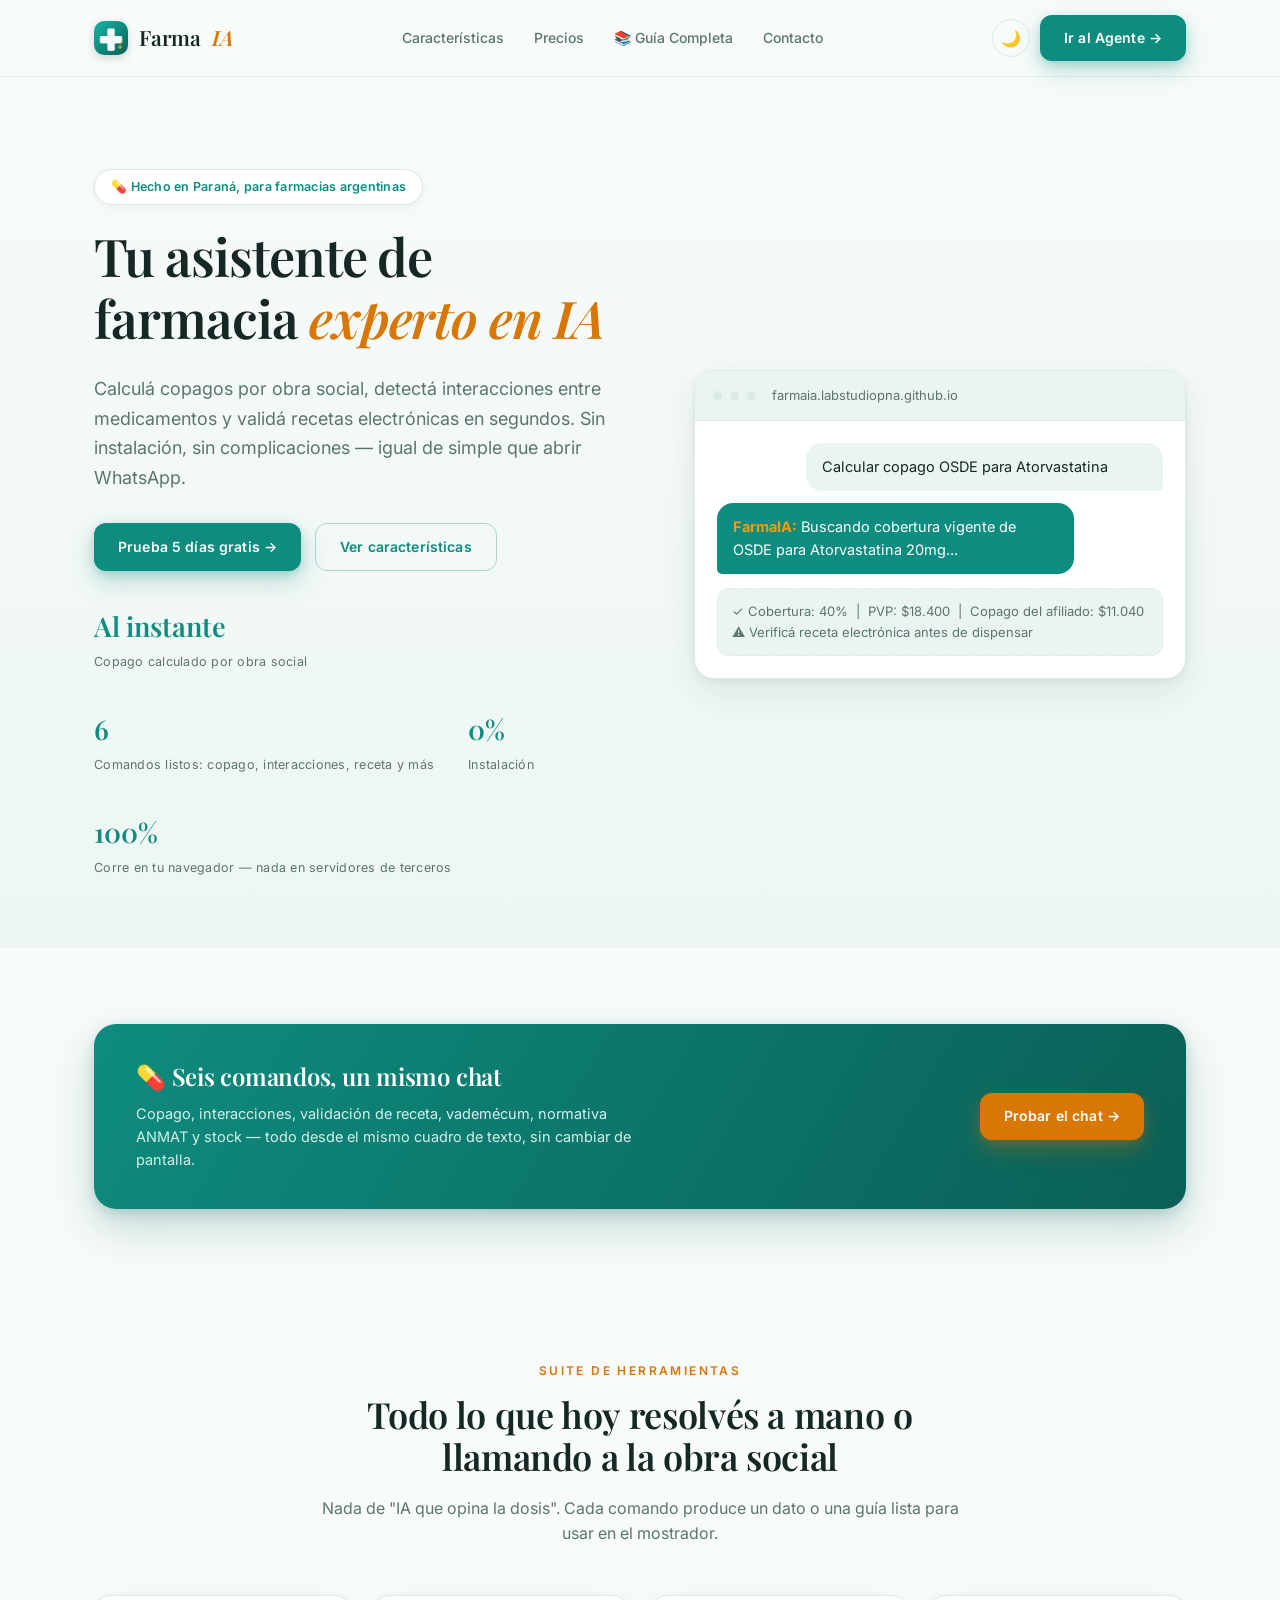
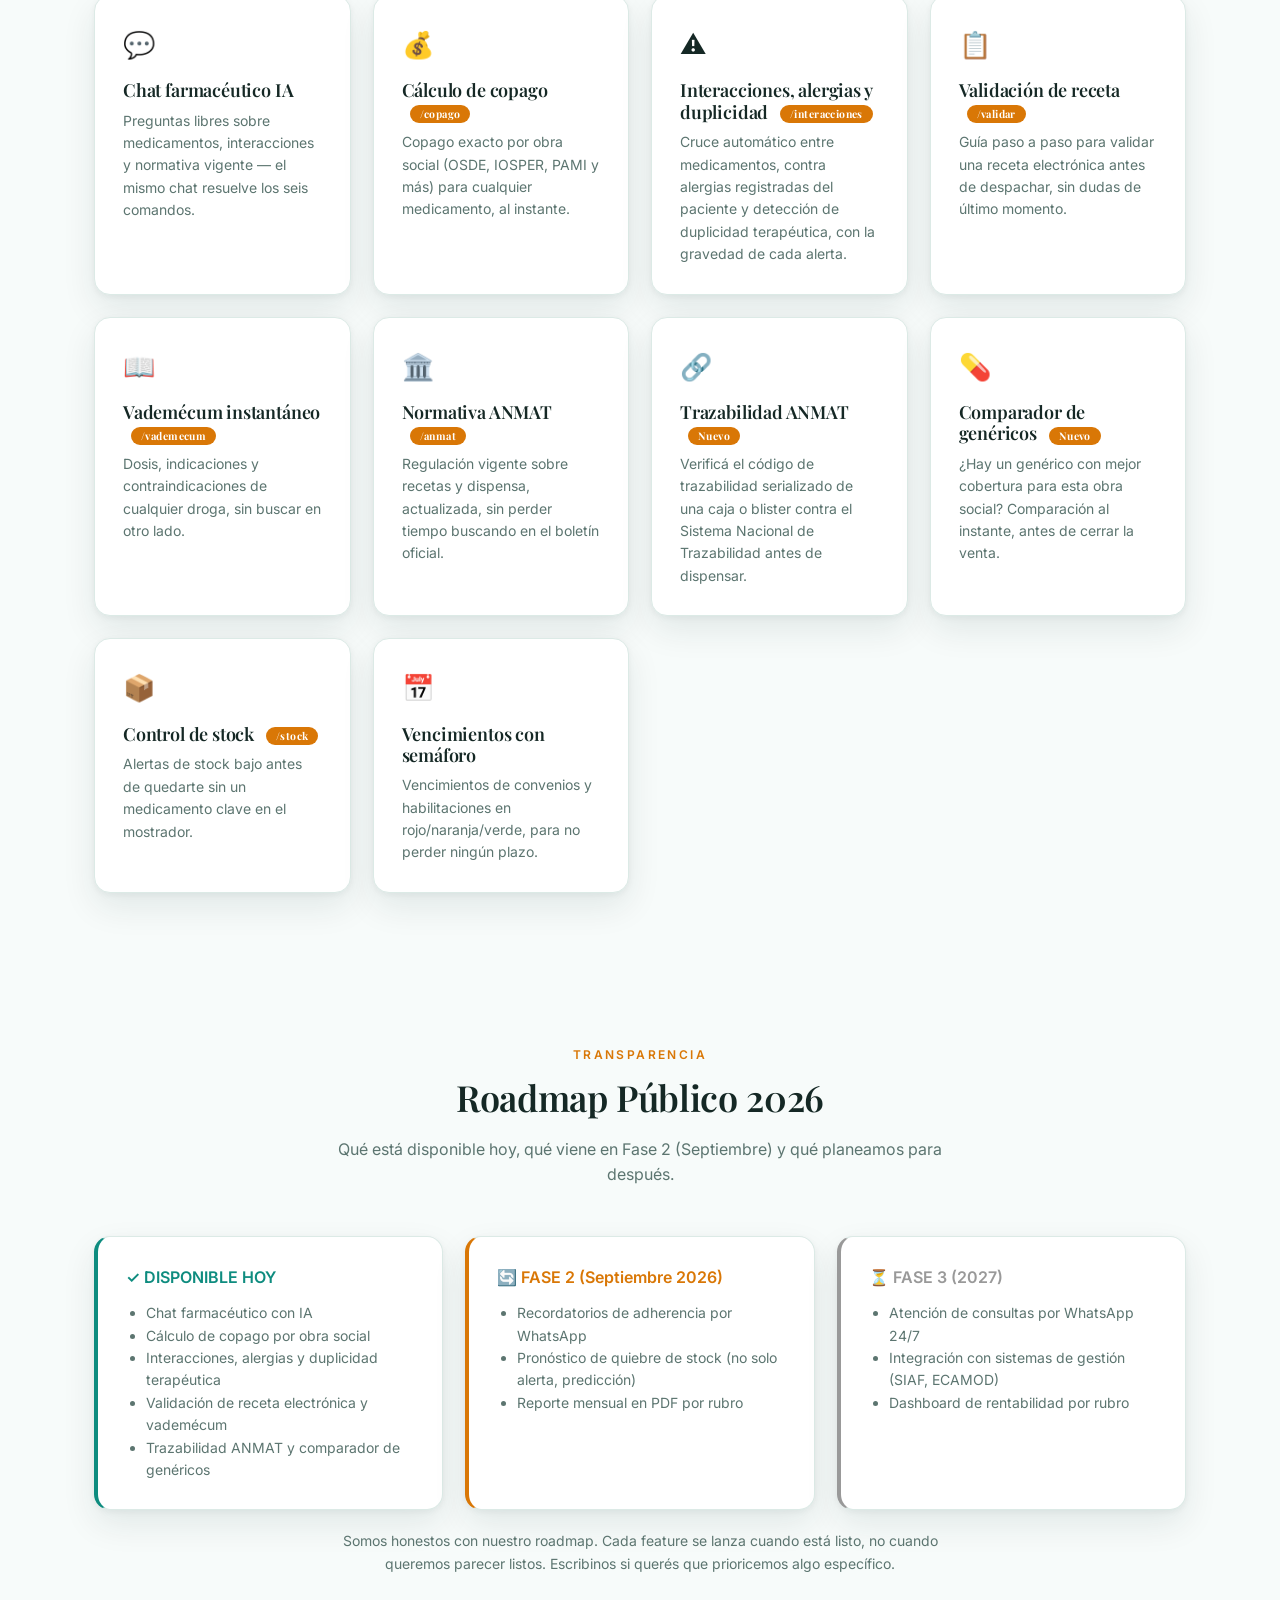
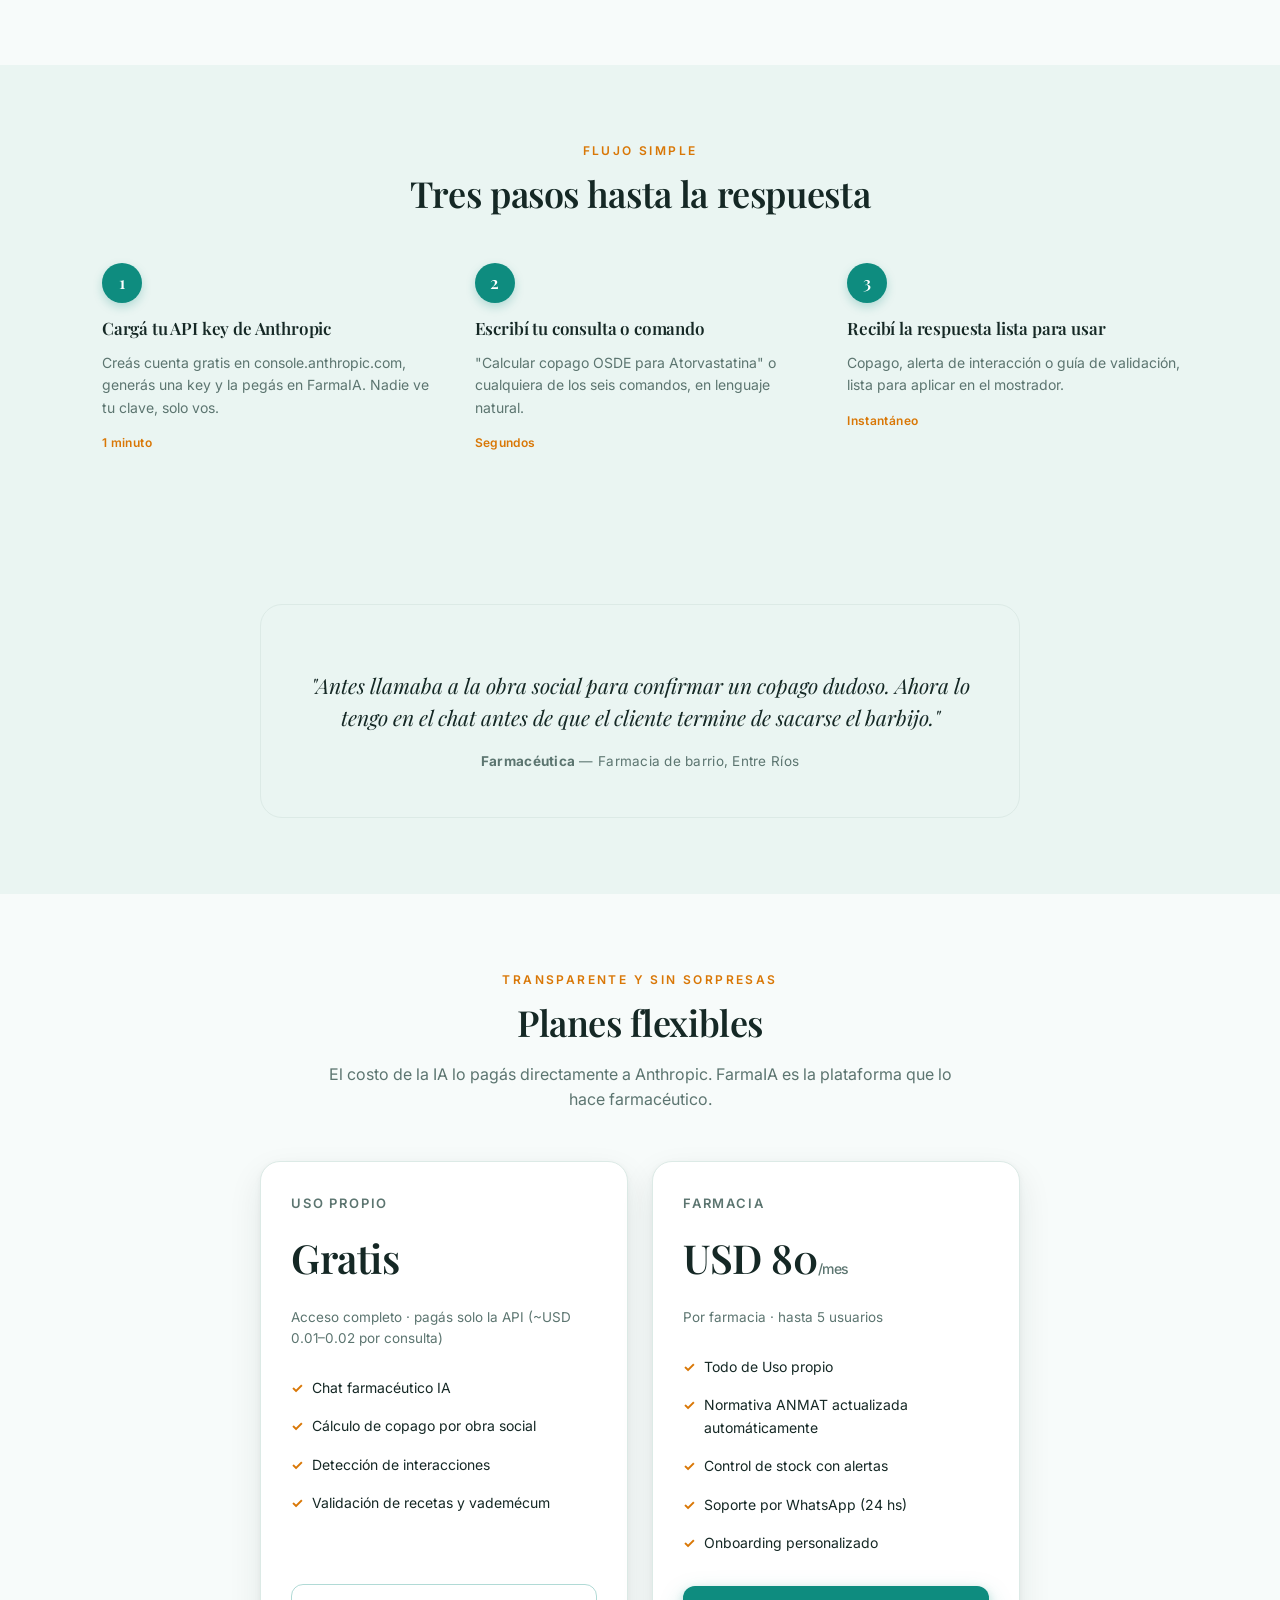
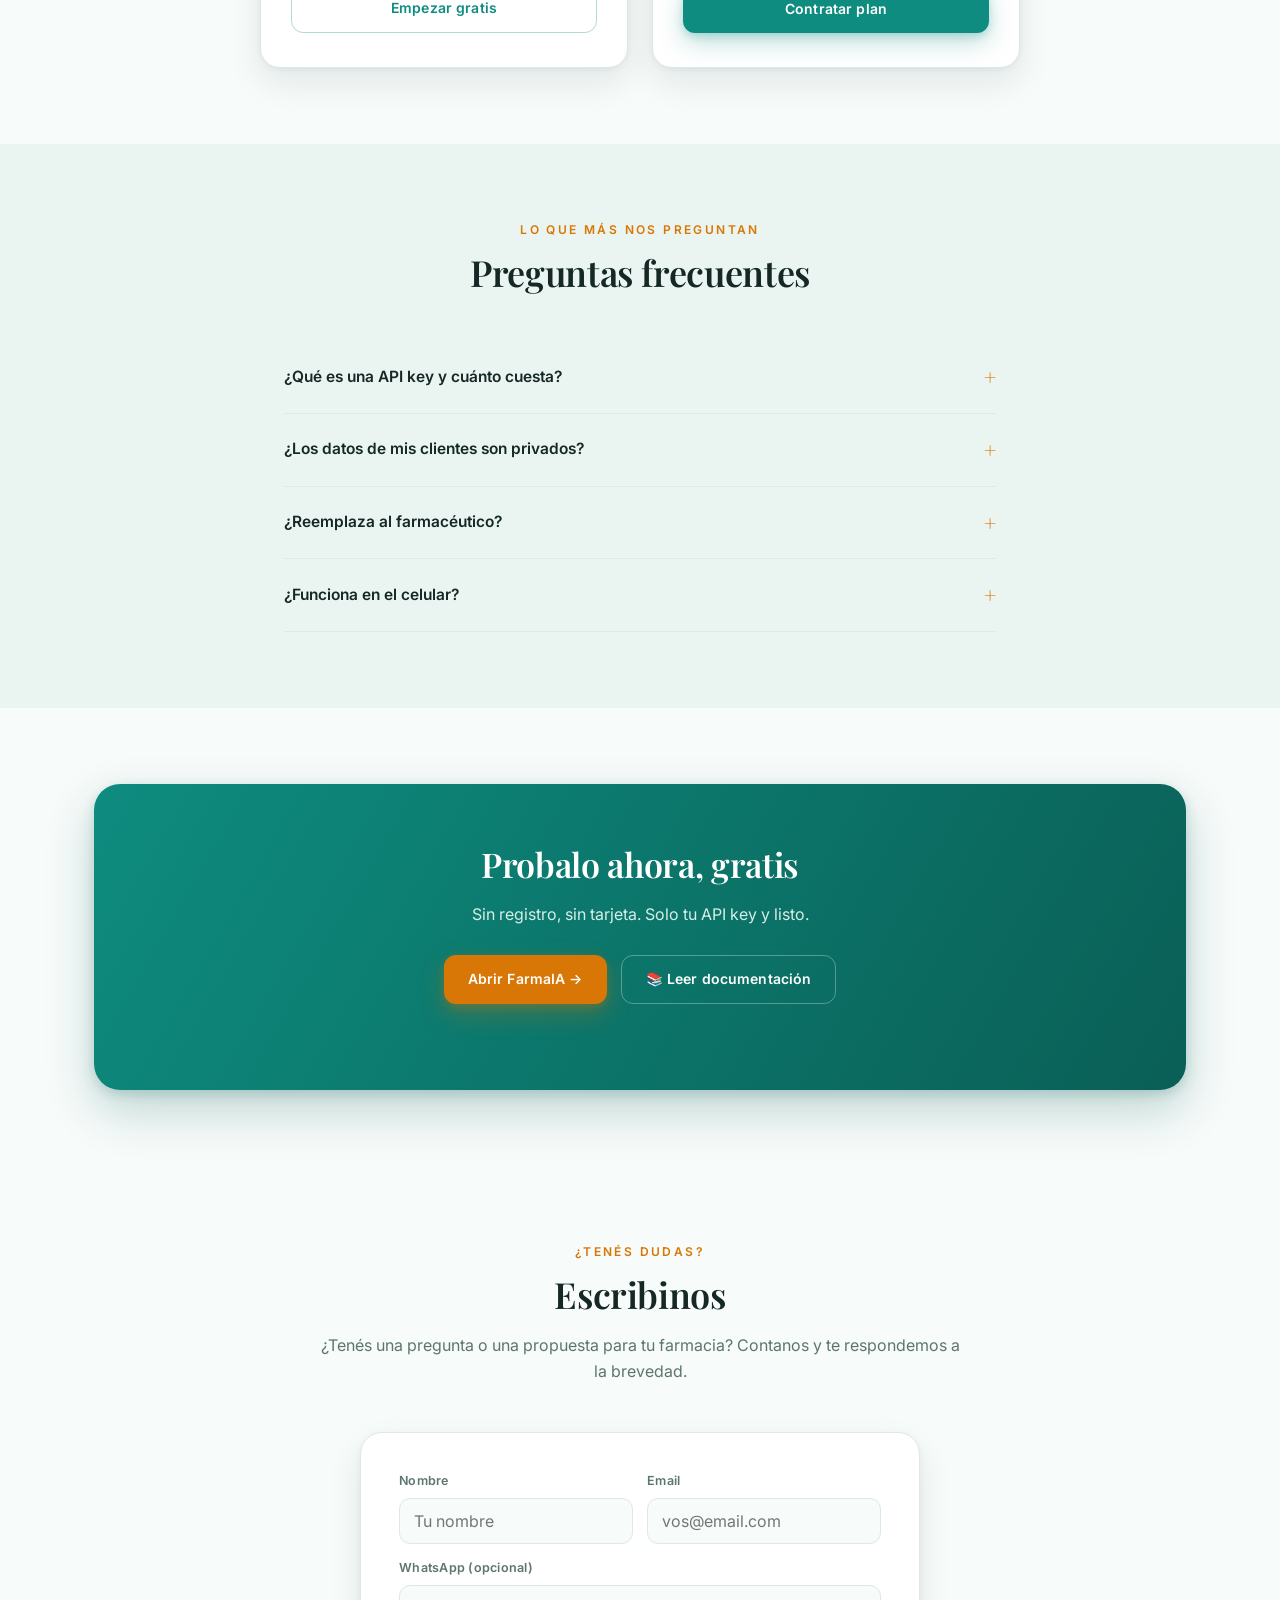
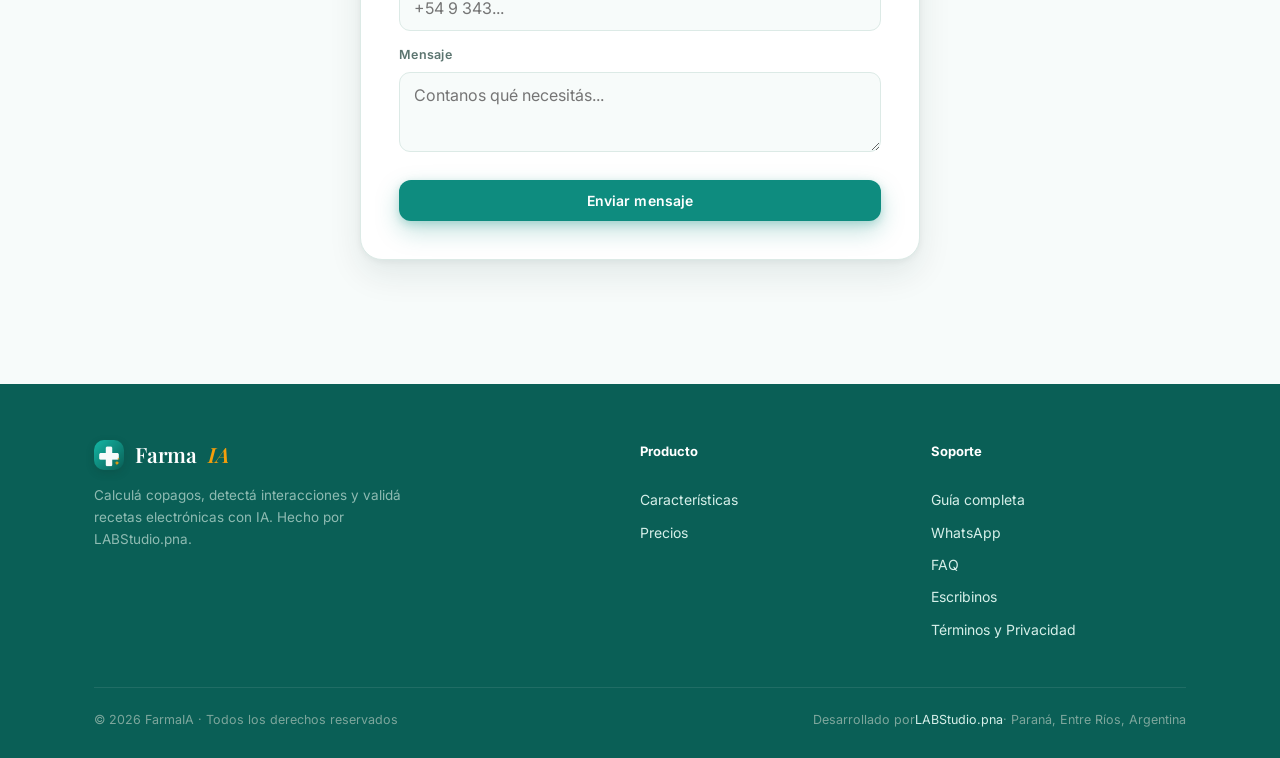
==== commit 0b3e5186: "Add files via upload" ====
--- a/index.html
+++ b/index.html
@@ -61,7 +61,7 @@
       <h1>Tu asistente de farmacia <span>experto en IA</span></h1>
       <p class="lead">Calculá copagos por obra social, detectá interacciones entre medicamentos y validá recetas electrónicas en segundos. Sin instalación, sin complicaciones — igual de simple que abrir WhatsApp.</p>
       <div class="hero-cta">
-        <a href="agente-farmacia.html" class="btn btn-primary">Prueba 7 días gratis →</a>
+        <a href="agente-farmacia.html" class="btn btn-primary">Prueba 5 días gratis →</a>
         <a href="#features" class="btn btn-ghost">Ver características</a>
       </div>
       <div class="hero-stats">
@@ -104,13 +104,54 @@
     <div class="grid cols-4">
       <div class="card"><span class="icon">💬</span><h3>Chat farmacéutico IA</h3><p>Preguntas libres sobre medicamentos, interacciones y normativa vigente — el mismo chat resuelve los seis comandos.</p></div>
       <div class="card"><span class="icon">💰</span><h3>Cálculo de copago <span class="badge">/copago</span></h3><p>Copago exacto por obra social (OSDE, IOSPER, PAMI y más) para cualquier medicamento, al instante.</p></div>
-      <div class="card"><span class="icon">⚠️</span><h3>Interacciones medicamentosas <span class="badge">/interacciones</span></h3><p>Cruce automático entre medicamentos para alertar antes de dispensar, con la gravedad de cada interacción.</p></div>
+      <div class="card"><span class="icon">⚠️</span><h3>Interacciones, alergias y duplicidad <span class="badge">/interacciones</span></h3><p>Cruce automático entre medicamentos, contra alergias registradas del paciente y detección de duplicidad terapéutica, con la gravedad de cada alerta.</p></div>
       <div class="card"><span class="icon">📋</span><h3>Validación de receta <span class="badge">/validar</span></h3><p>Guía paso a paso para validar una receta electrónica antes de despachar, sin dudas de último momento.</p></div>
       <div class="card"><span class="icon">📖</span><h3>Vademécum instantáneo <span class="badge">/vademecum</span></h3><p>Dosis, indicaciones y contraindicaciones de cualquier droga, sin buscar en otro lado.</p></div>
       <div class="card"><span class="icon">🏛️</span><h3>Normativa ANMAT <span class="badge">/anmat</span></h3><p>Regulación vigente sobre recetas y dispensa, actualizada, sin perder tiempo buscando en el boletín oficial.</p></div>
+      <div class="card"><span class="icon">🔗</span><h3>Trazabilidad ANMAT <span class="badge">Nuevo</span></h3><p>Verificá el código de trazabilidad serializado de una caja o blister contra el Sistema Nacional de Trazabilidad antes de dispensar.</p></div>
+      <div class="card"><span class="icon">💊</span><h3>Comparador de genéricos <span class="badge">Nuevo</span></h3><p>¿Hay un genérico con mejor cobertura para esta obra social? Comparación al instante, antes de cerrar la venta.</p></div>
       <div class="card"><span class="icon">📦</span><h3>Control de stock <span class="badge">/stock</span></h3><p>Alertas de stock bajo antes de quedarte sin un medicamento clave en el mostrador.</p></div>
       <div class="card"><span class="icon">📅</span><h3>Vencimientos con semáforo</h3><p>Vencimientos de convenios y habilitaciones en rojo/naranja/verde, para no perder ningún plazo.</p></div>
     </div>
+  </div>
+</section>
+
+<section>
+  <div class="container">
+    <div class="section-head">
+      <span class="eyebrow">Transparencia</span>
+      <h2>Roadmap Público 2026</h2>
+      <p class="muted">Qué está disponible hoy, qué viene en Fase 2 (Septiembre) y qué planeamos para después.</p>
+    </div>
+    <div class="grid cols-3">
+      <div class="card" style="border-left: 4px solid var(--brand);">
+        <span style="font-weight:600;color:var(--brand);">✓ DISPONIBLE HOY</span>
+        <ul style="font-size:14px;margin:12px 0 0;padding-left:20px;color:var(--text-muted);">
+          <li>Chat farmacéutico con IA</li>
+          <li>Cálculo de copago por obra social</li>
+          <li>Interacciones, alergias y duplicidad terapéutica</li>
+          <li>Validación de receta electrónica y vademécum</li>
+          <li>Trazabilidad ANMAT y comparador de genéricos</li>
+        </ul>
+      </div>
+      <div class="card" style="border-left: 4px solid var(--accent);">
+        <span style="font-weight:600;color:var(--accent);">🔄 FASE 2 (Septiembre 2026)</span>
+        <ul style="font-size:14px;margin:12px 0 0;padding-left:20px;color:var(--text-muted);">
+          <li>Recordatorios de adherencia por WhatsApp</li>
+          <li>Pronóstico de quiebre de stock (no solo alerta, predicción)</li>
+          <li>Reporte mensual en PDF por rubro</li>
+        </ul>
+      </div>
+      <div class="card" style="border-left: 4px solid #999;">
+        <span style="font-weight:600;color:#999;">⏳ FASE 3 (2027)</span>
+        <ul style="font-size:14px;margin:12px 0 0;padding-left:20px;color:var(--text-muted);">
+          <li>Atención de consultas por WhatsApp 24/7</li>
+          <li>Integración con sistemas de gestión (SIAF, ECAMOD)</li>
+          <li>Dashboard de rentabilidad por rubro</li>
+        </ul>
+      </div>
+    </div>
+    <p style="font-size:14px;color:var(--text-muted);text-align:center;margin-top:20px;max-width:600px;margin-left:auto;margin-right:auto;">Somos honestos con nuestro roadmap. Cada feature se lanza cuando está listo, no cuando queremos parecer listos. Escribinos si querés que prioricemos algo específico.</p>
   </div>
 </section>
 
@@ -174,7 +215,7 @@
       </div>
       <div class="plan">
         <h3>Farmacia</h3>
-        <div class="price">USD 70<small>/mes</small></div>
+        <div class="price">USD 80<small>/mes</small></div>
         <p class="desc">Por farmacia · hasta 5 usuarios</p>
         <ul>
           <li>Todo de Uso propio</li>
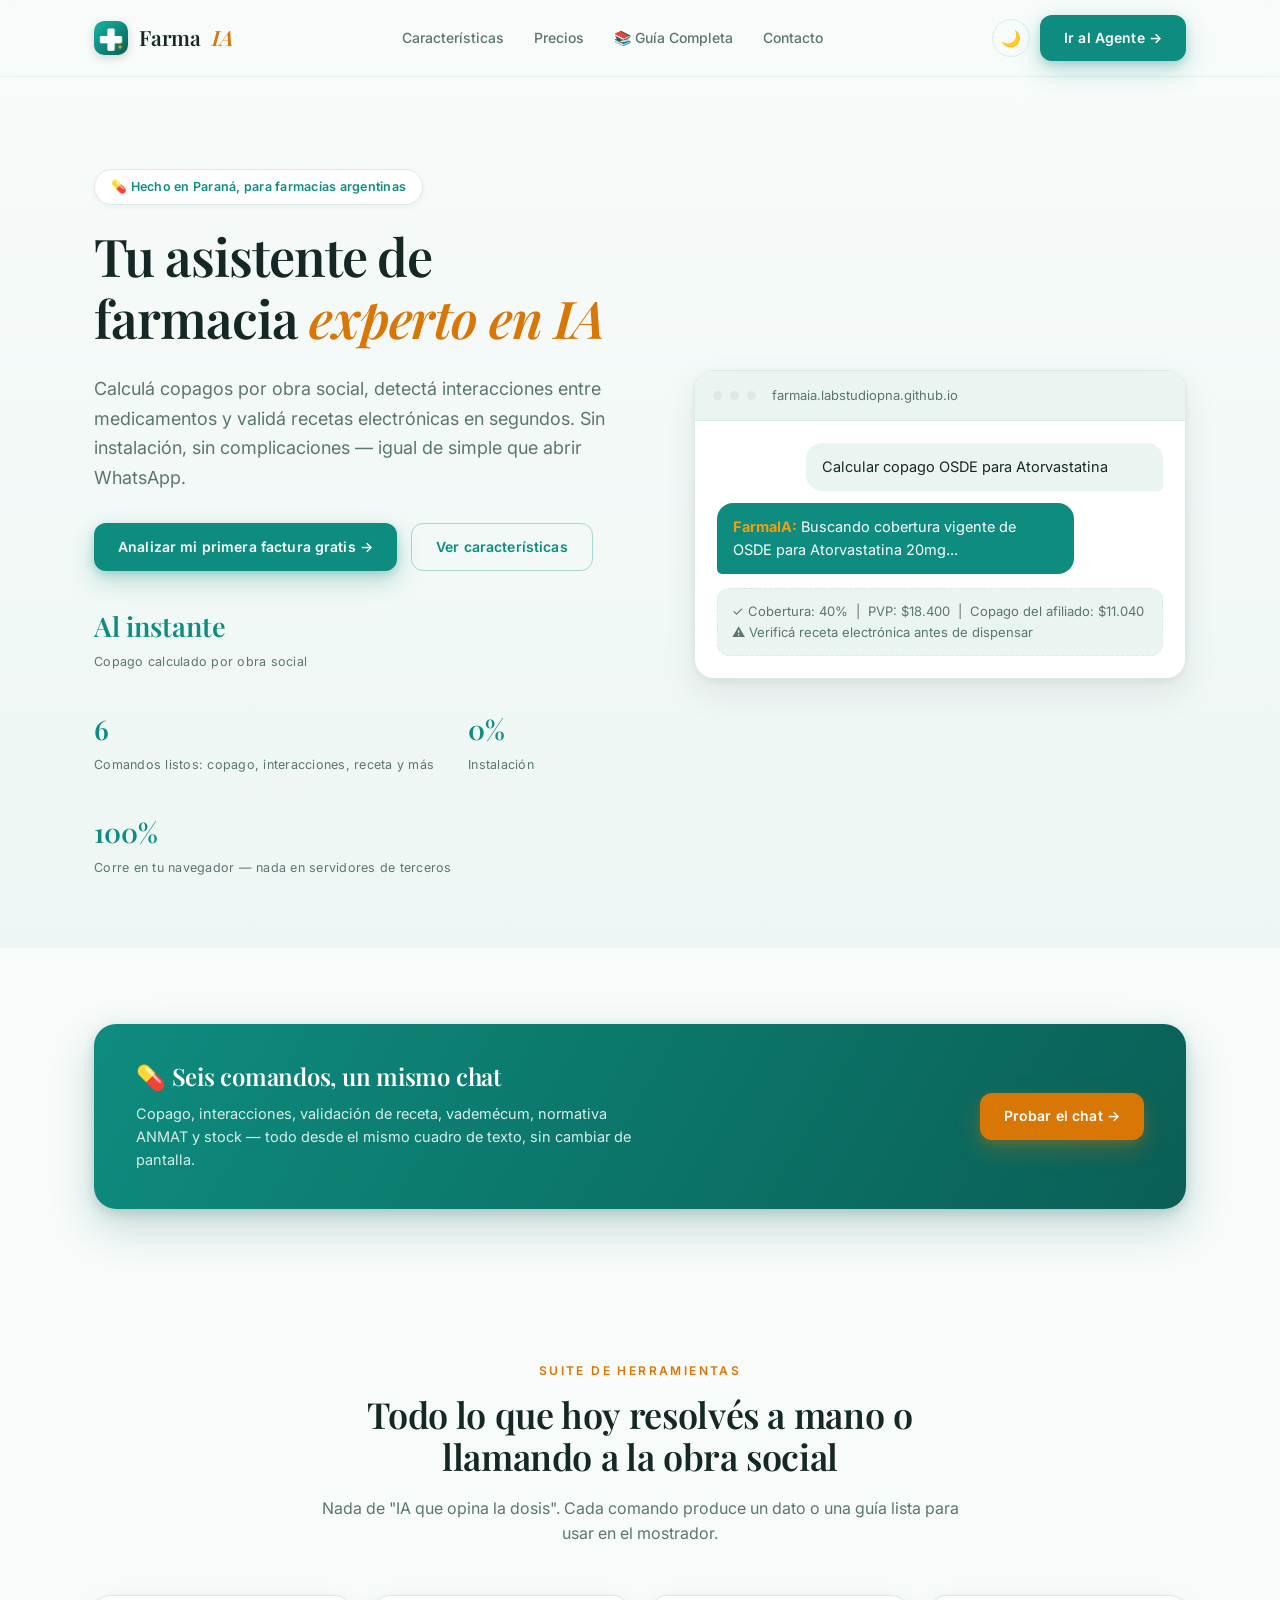
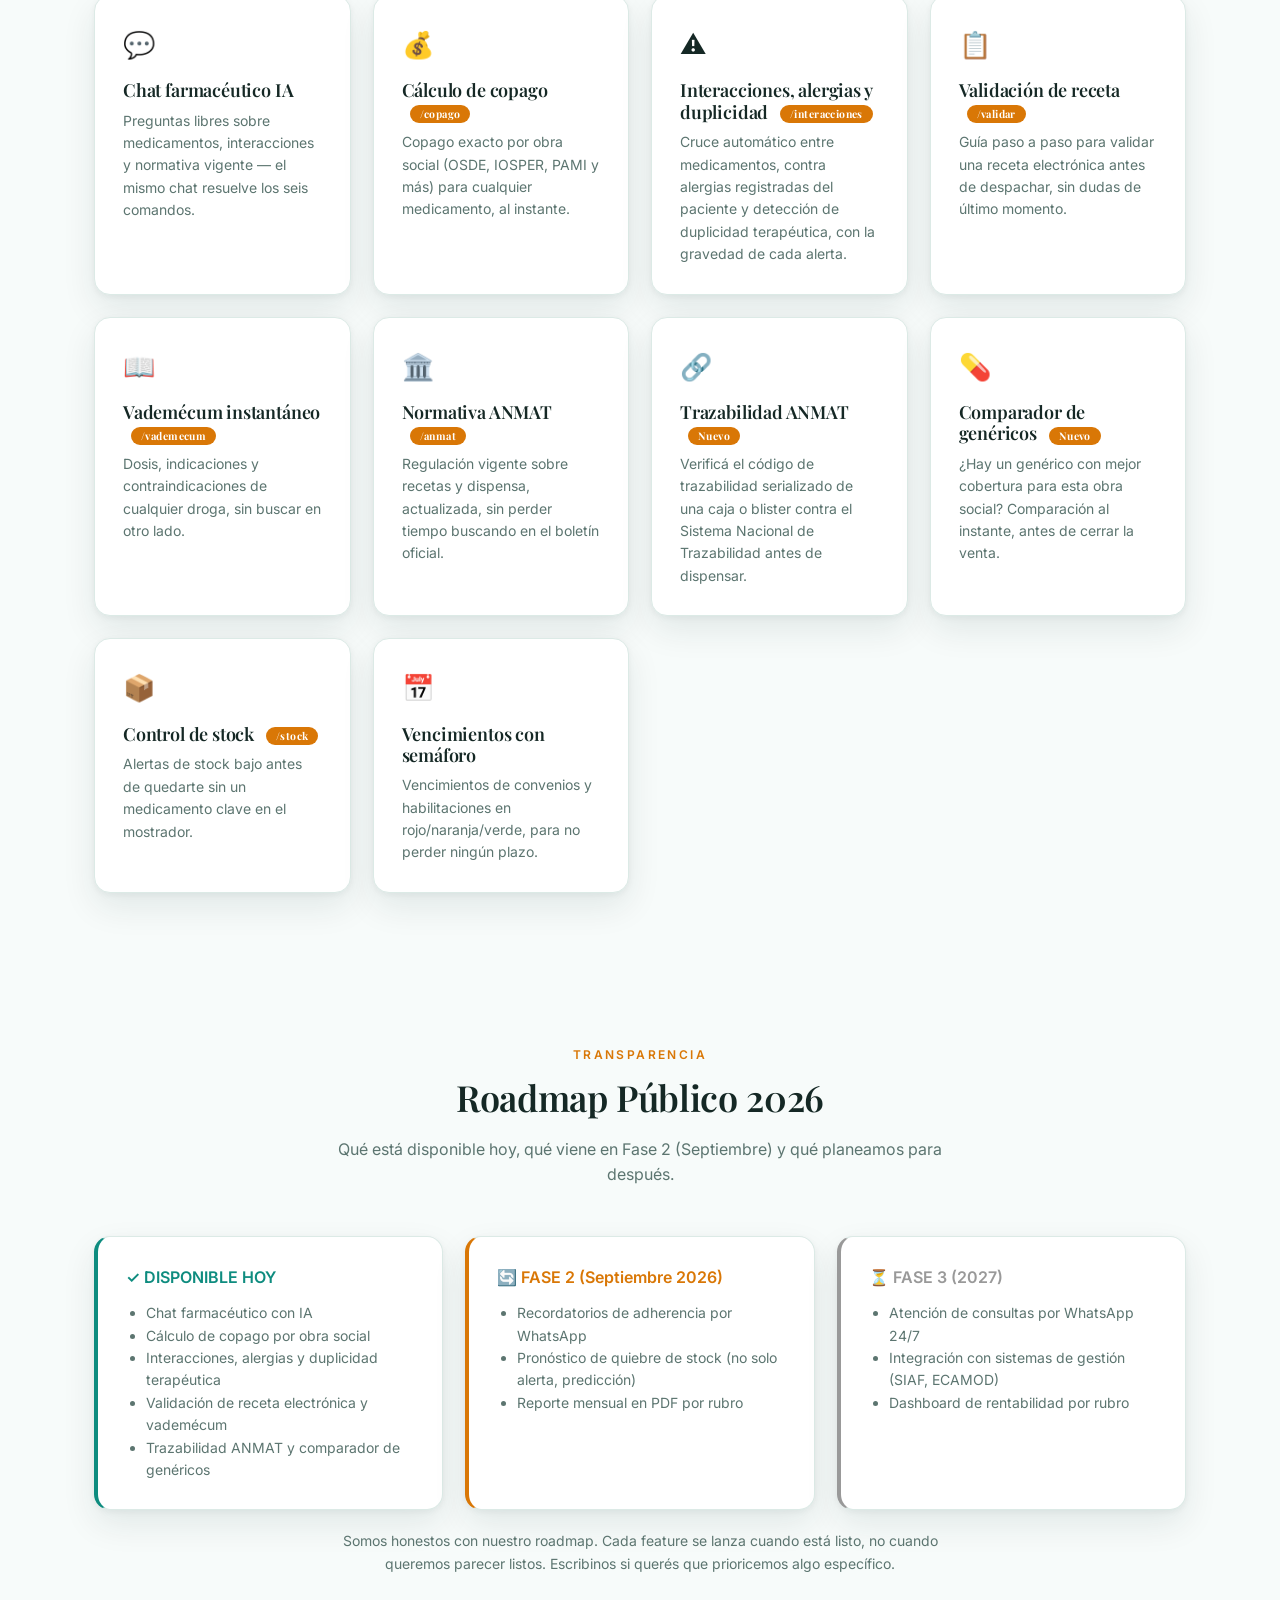
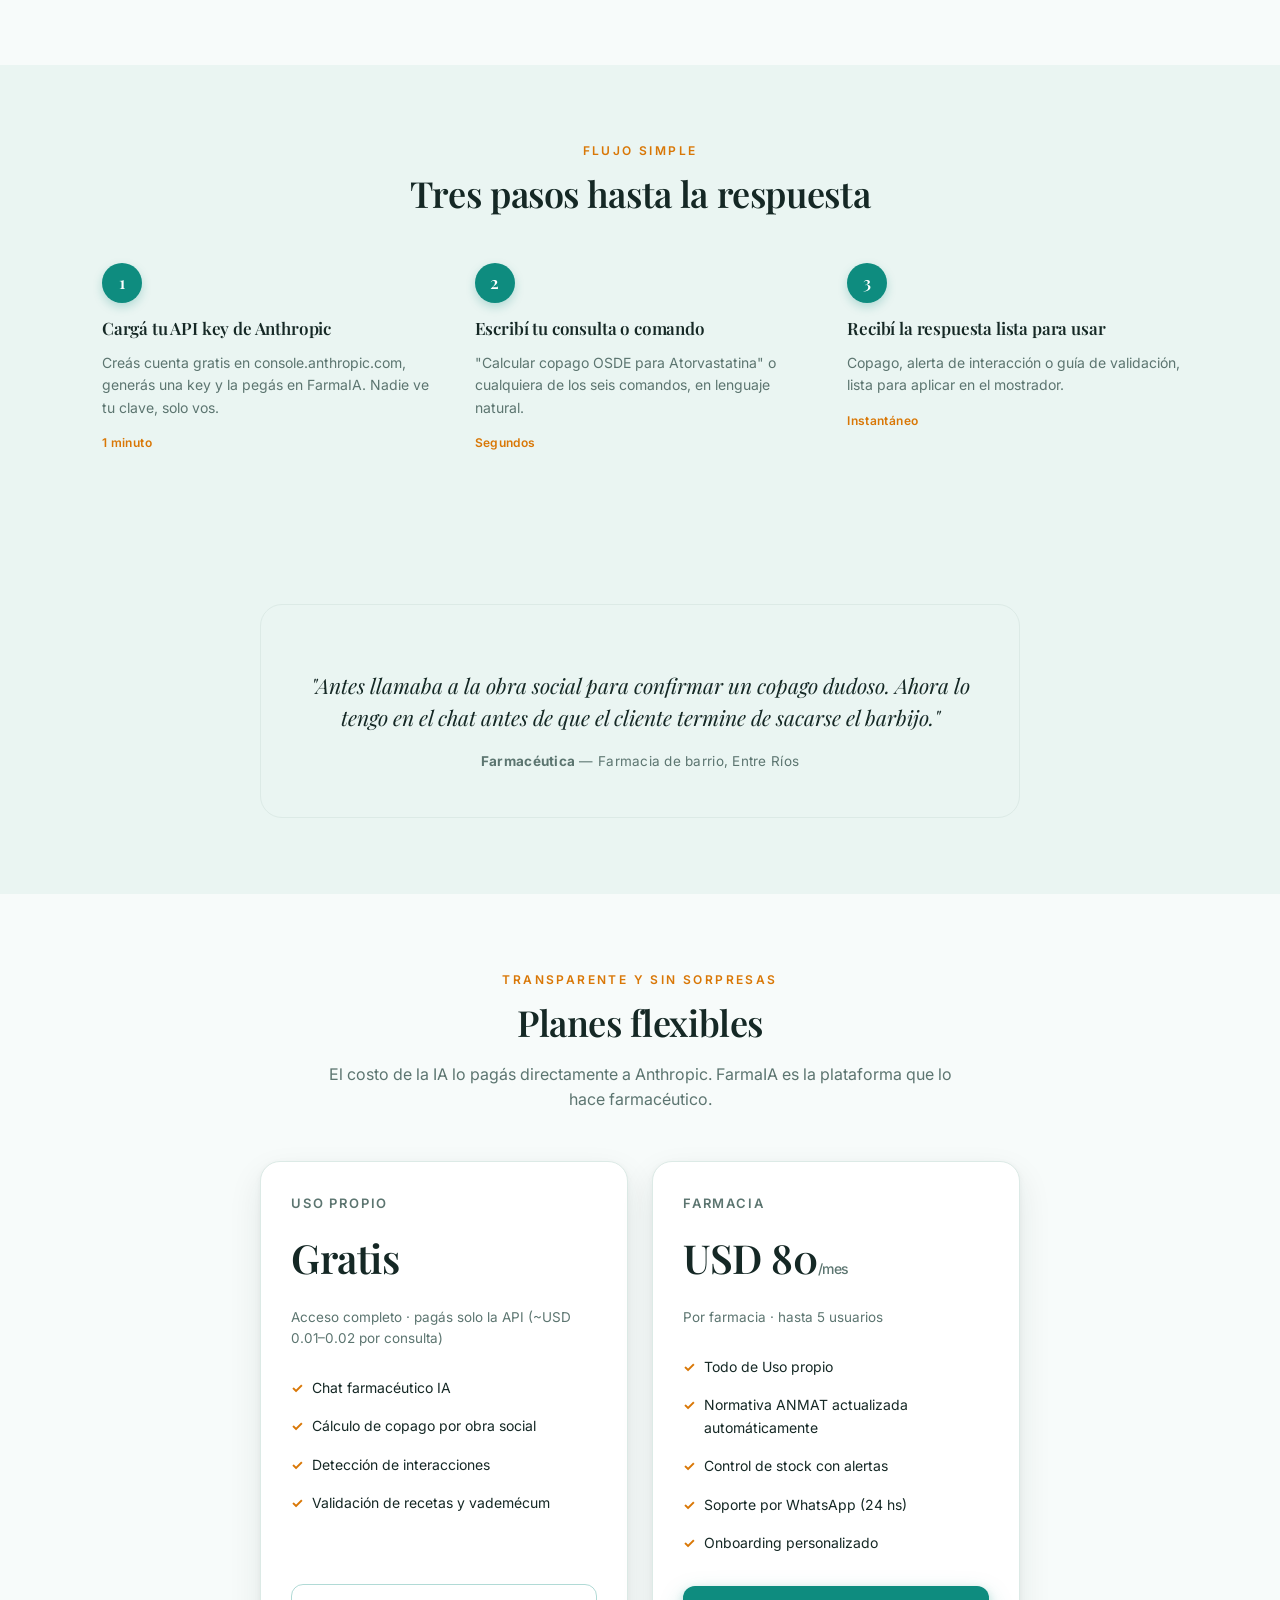
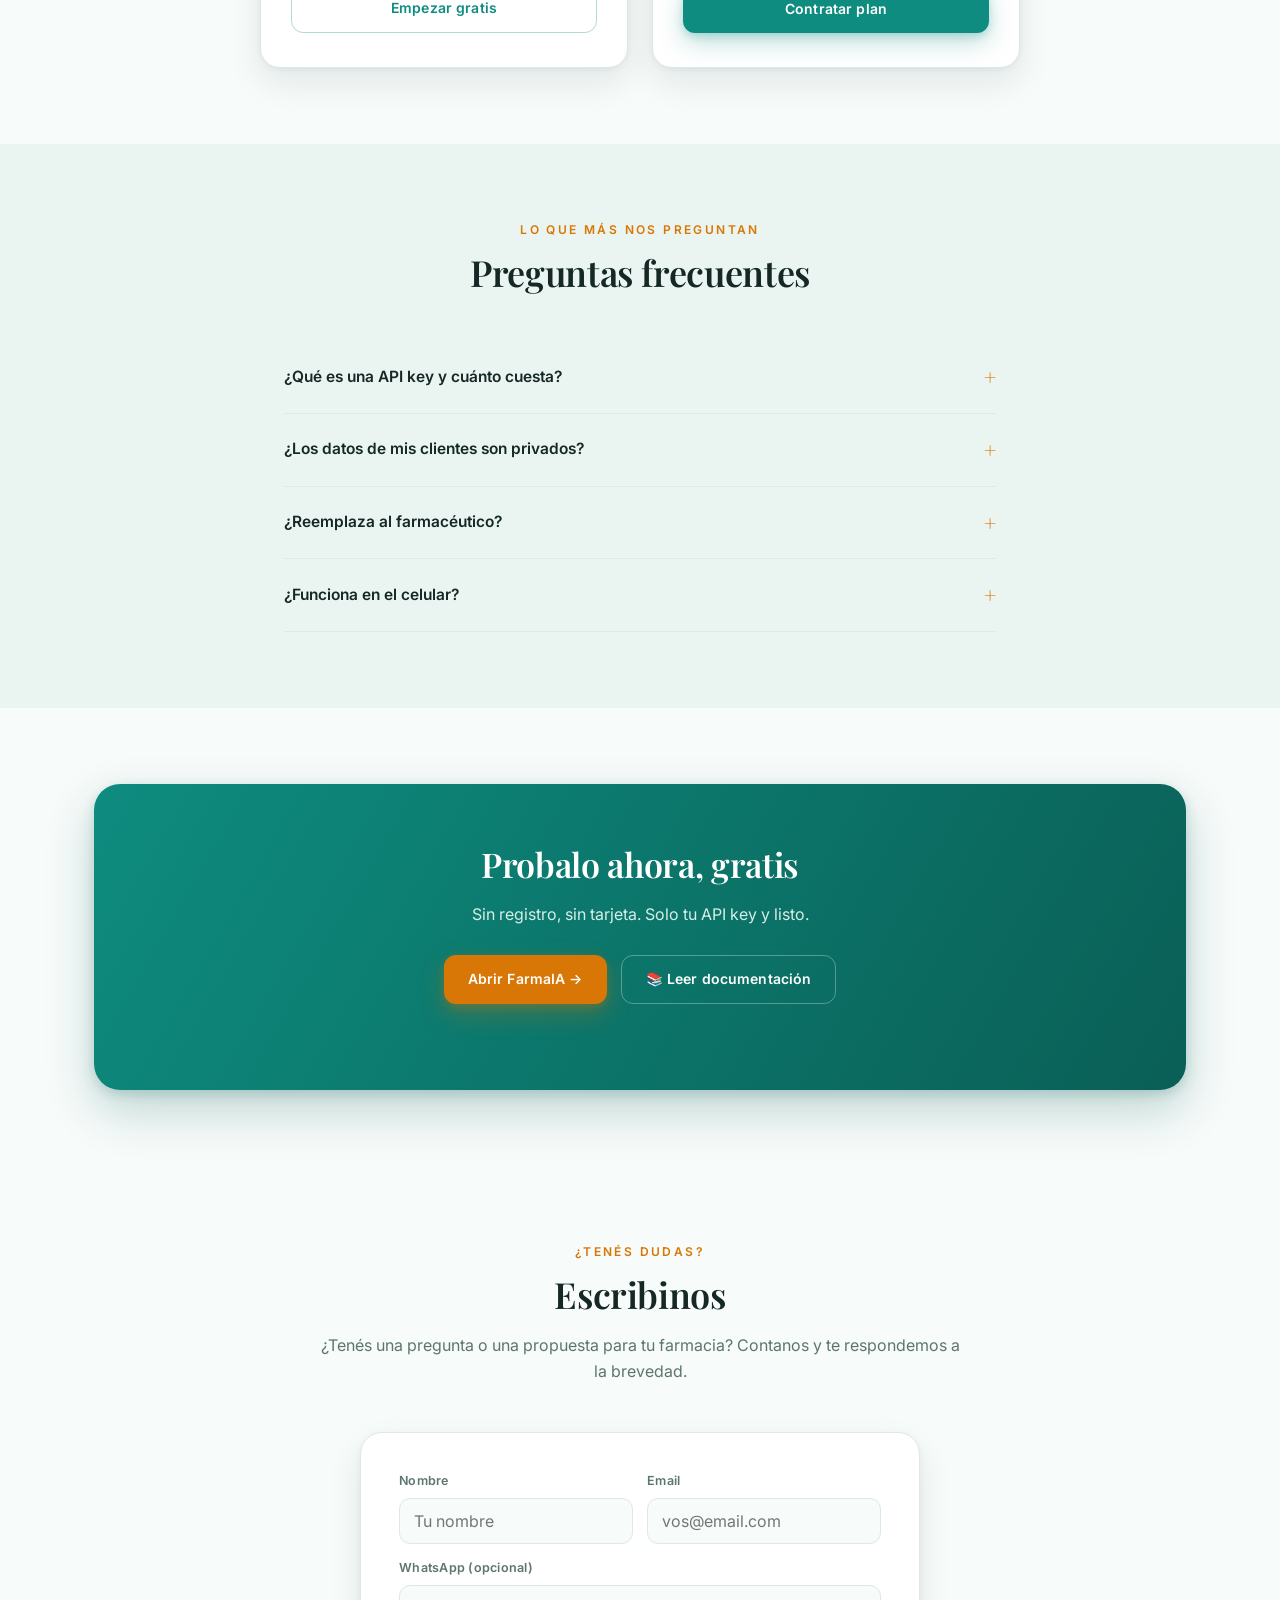
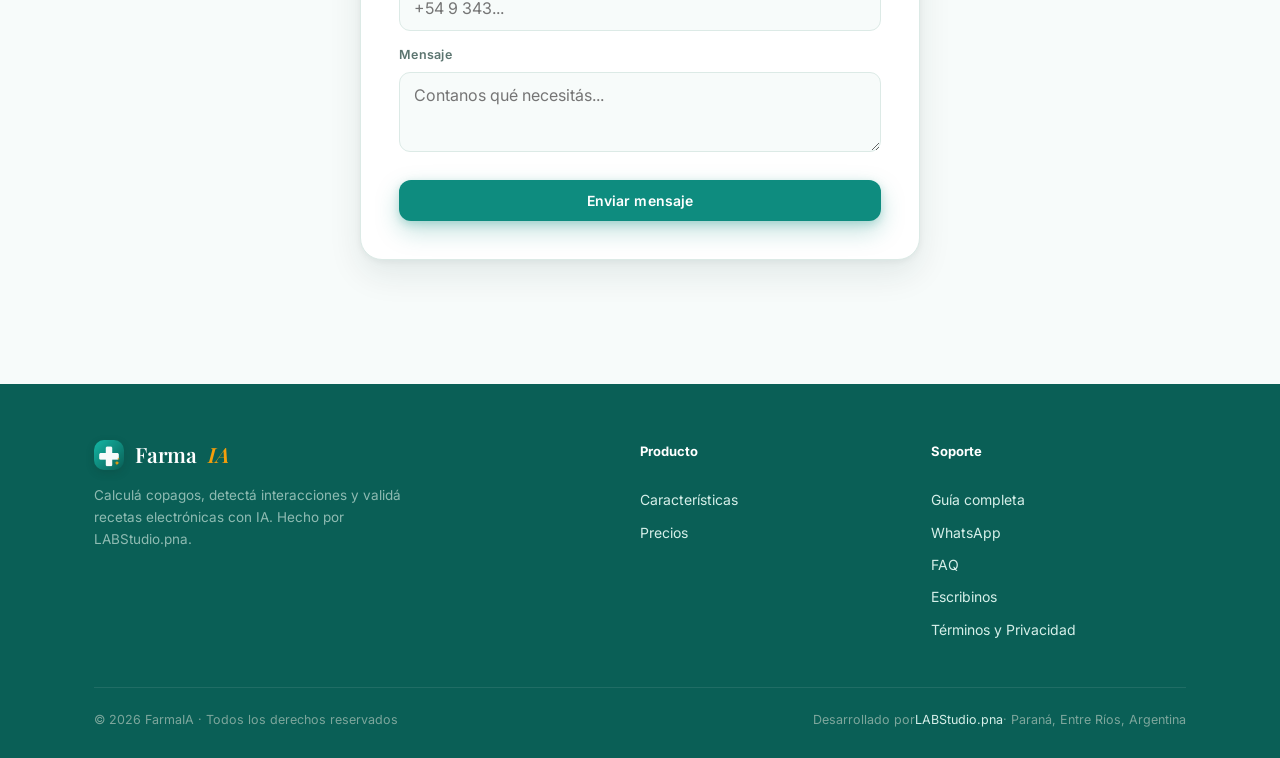
==== commit ee178a97: "Update call-to-action text in index.html" ====
--- a/index.html
+++ b/index.html
@@ -61,7 +61,7 @@
       <h1>Tu asistente de farmacia <span>experto en IA</span></h1>
       <p class="lead">Calculá copagos por obra social, detectá interacciones entre medicamentos y validá recetas electrónicas en segundos. Sin instalación, sin complicaciones — igual de simple que abrir WhatsApp.</p>
       <div class="hero-cta">
-        <a href="agente-farmacia.html" class="btn btn-primary">Prueba 5 días gratis →</a>
+        <a href="agente-farmacia.html" class="btn btn-primary">Analizar mi primera factura gratis →</a>
         <a href="#features" class="btn btn-ghost">Ver características</a>
       </div>
       <div class="hero-stats">
@@ -275,7 +275,7 @@
       <h2>Escribinos</h2>
       <p class="muted">¿Tenés una pregunta o una propuesta para tu farmacia? Contanos y te respondemos a la brevedad.</p>
     </div>
-    <form class="waitlist" id="contactForm" action="https://formspree.io/f/mqererkb" method="POST">
+    <form class="waitlist" id="contactForm" action="https://formspree.io/f/mojgnpzn" method="POST">
       <div class="row">
         <div>
           <label for="cf-name">Nombre</label>
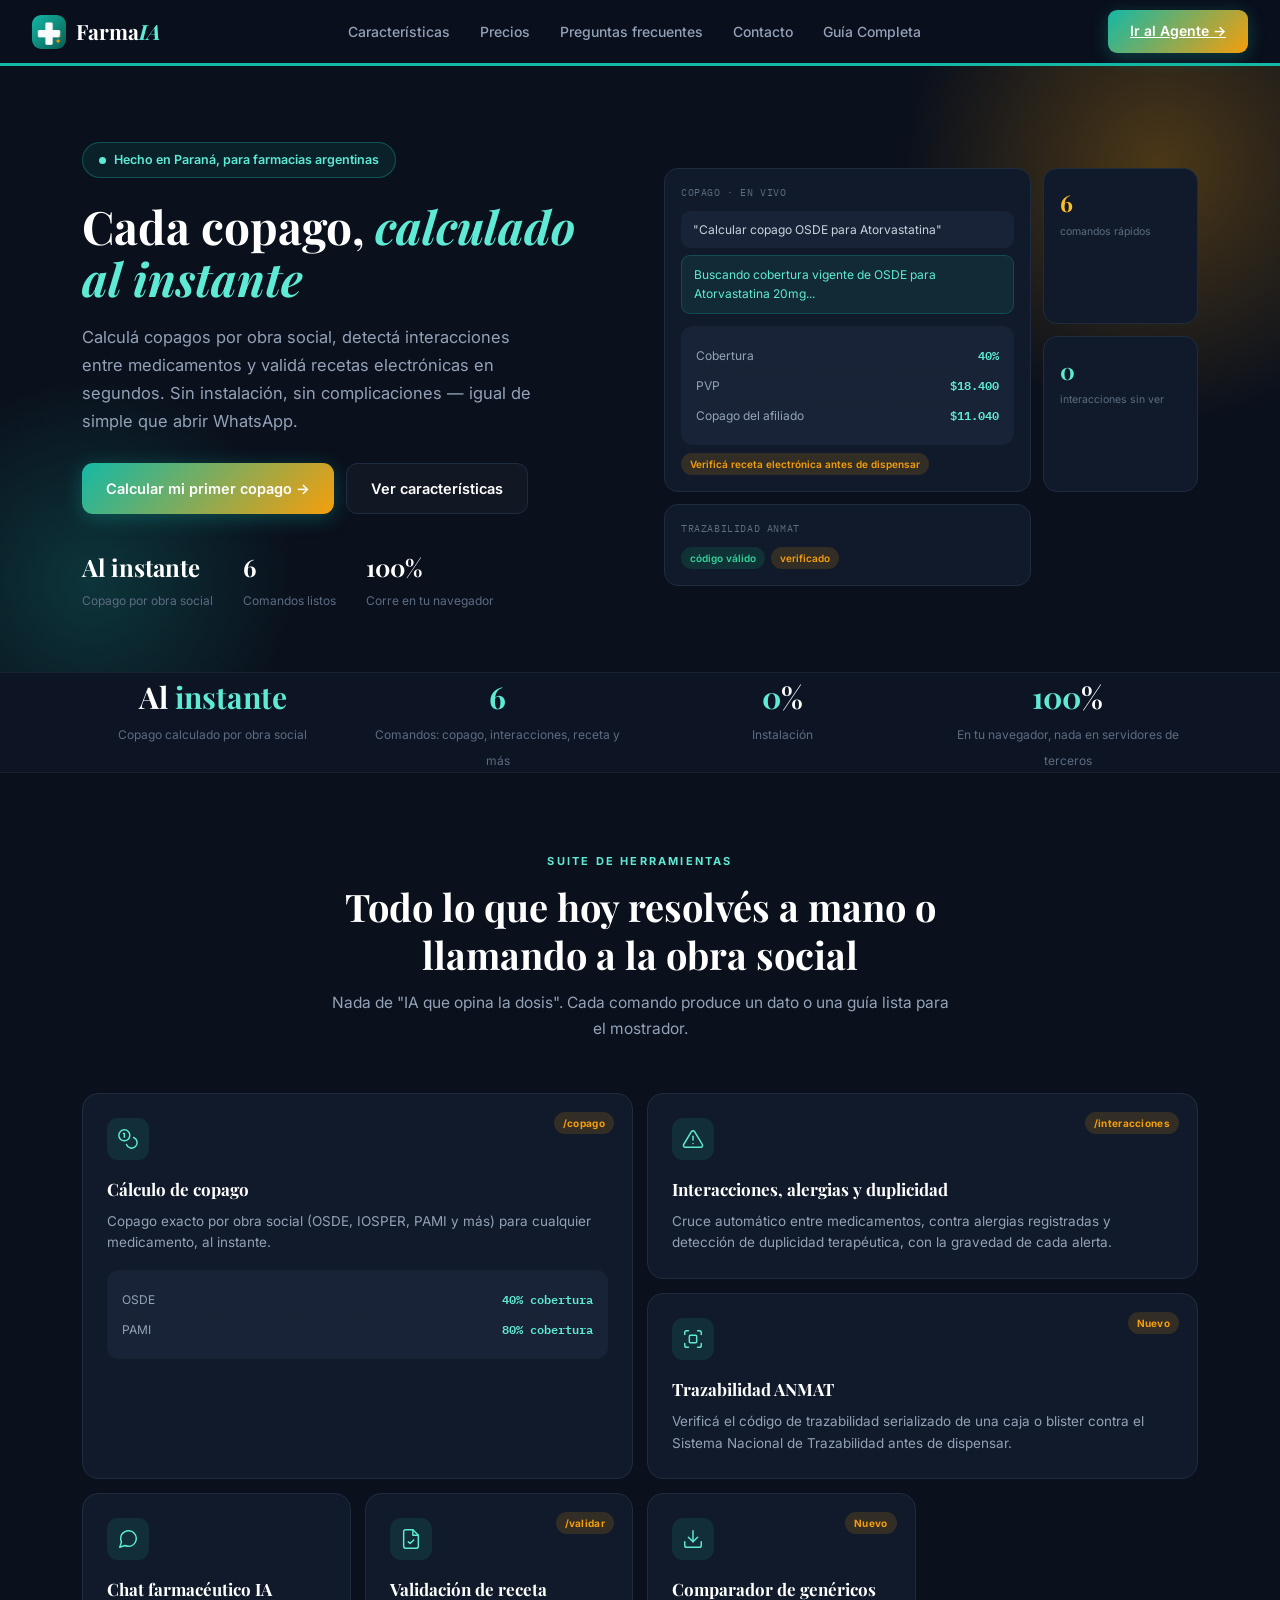
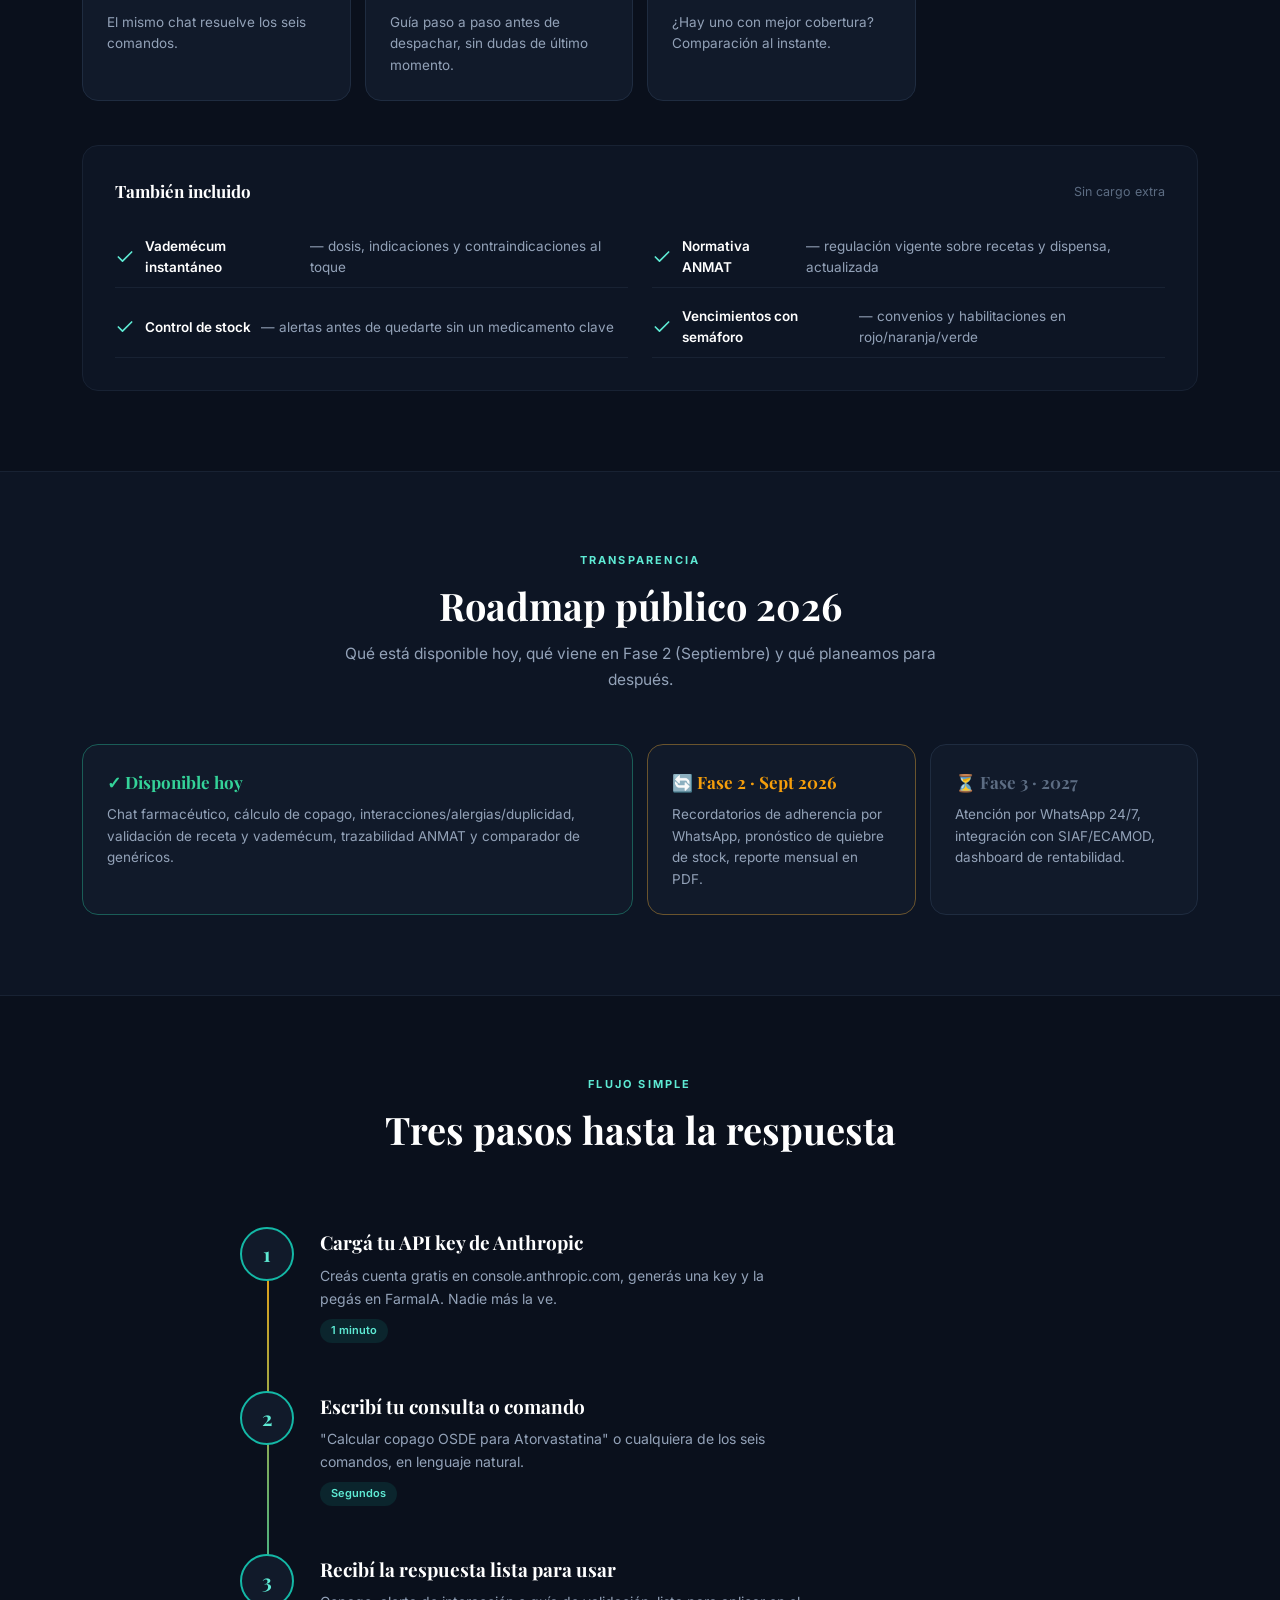
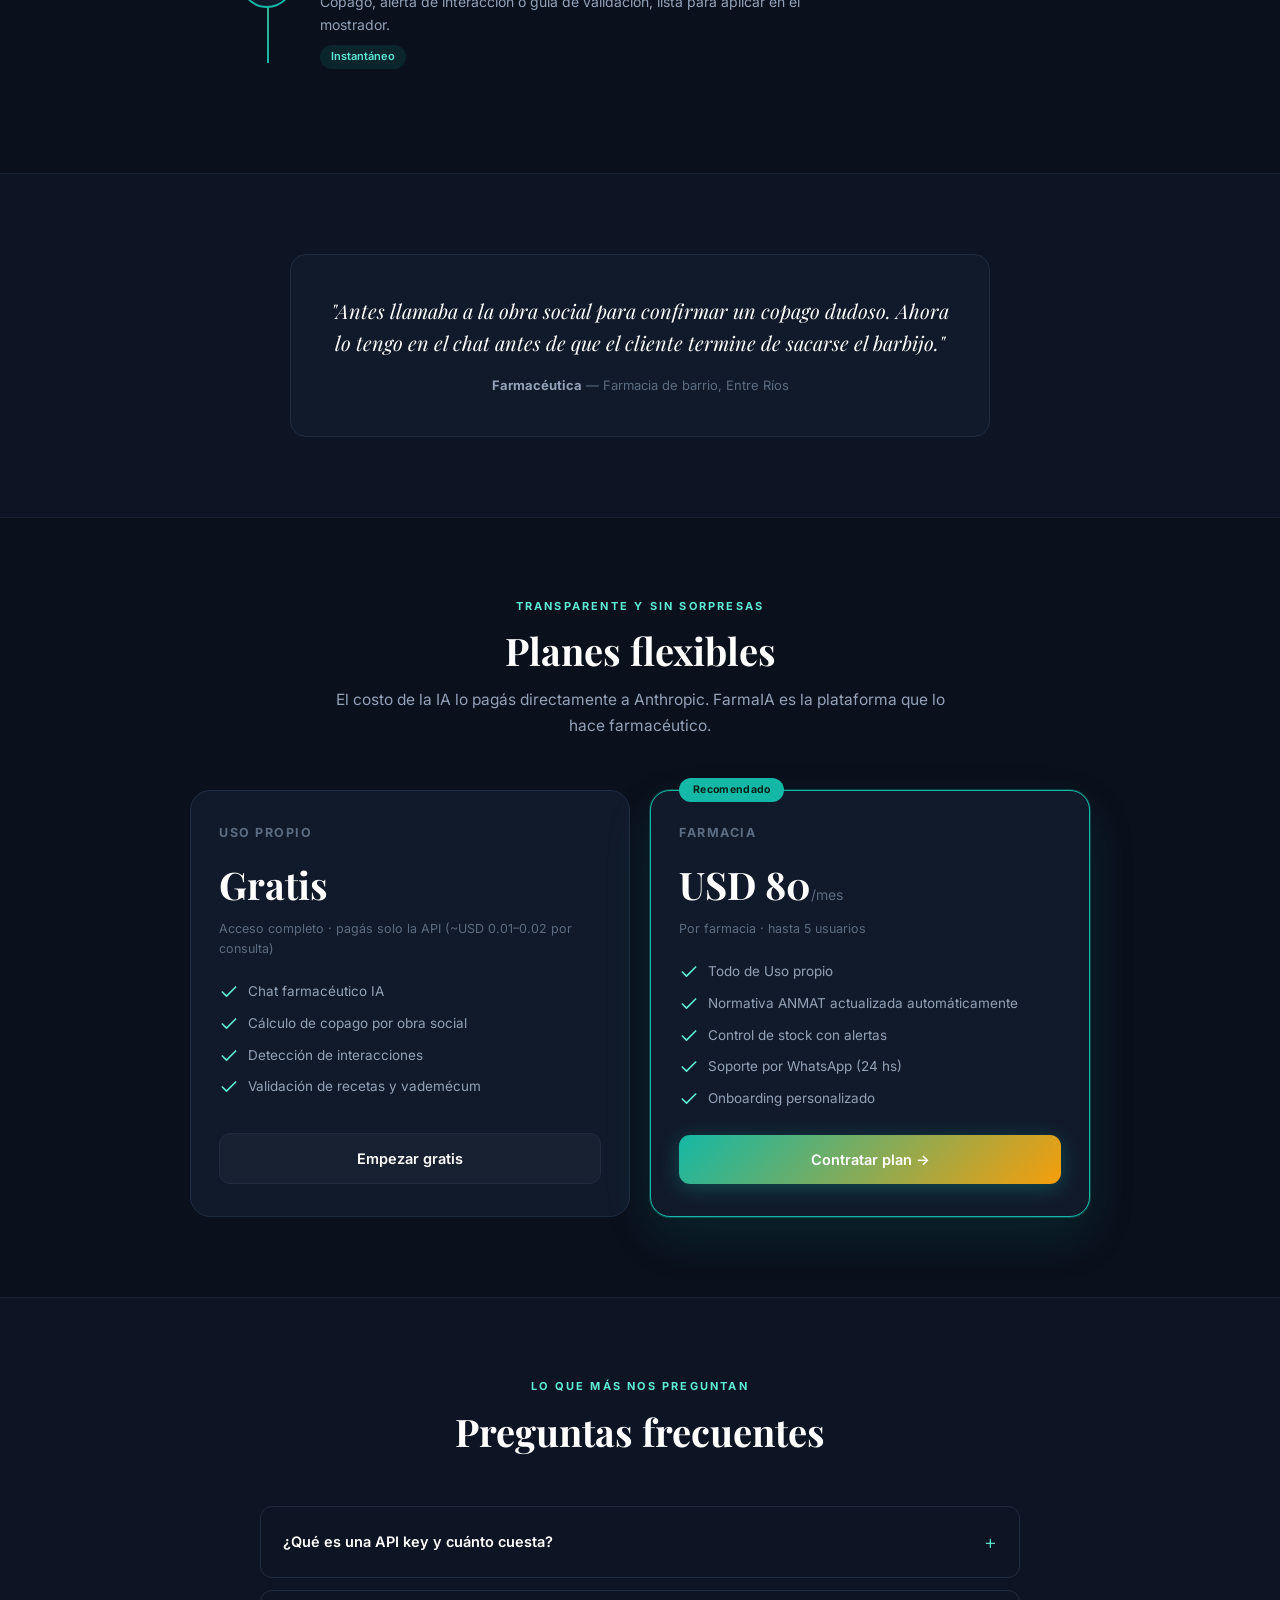
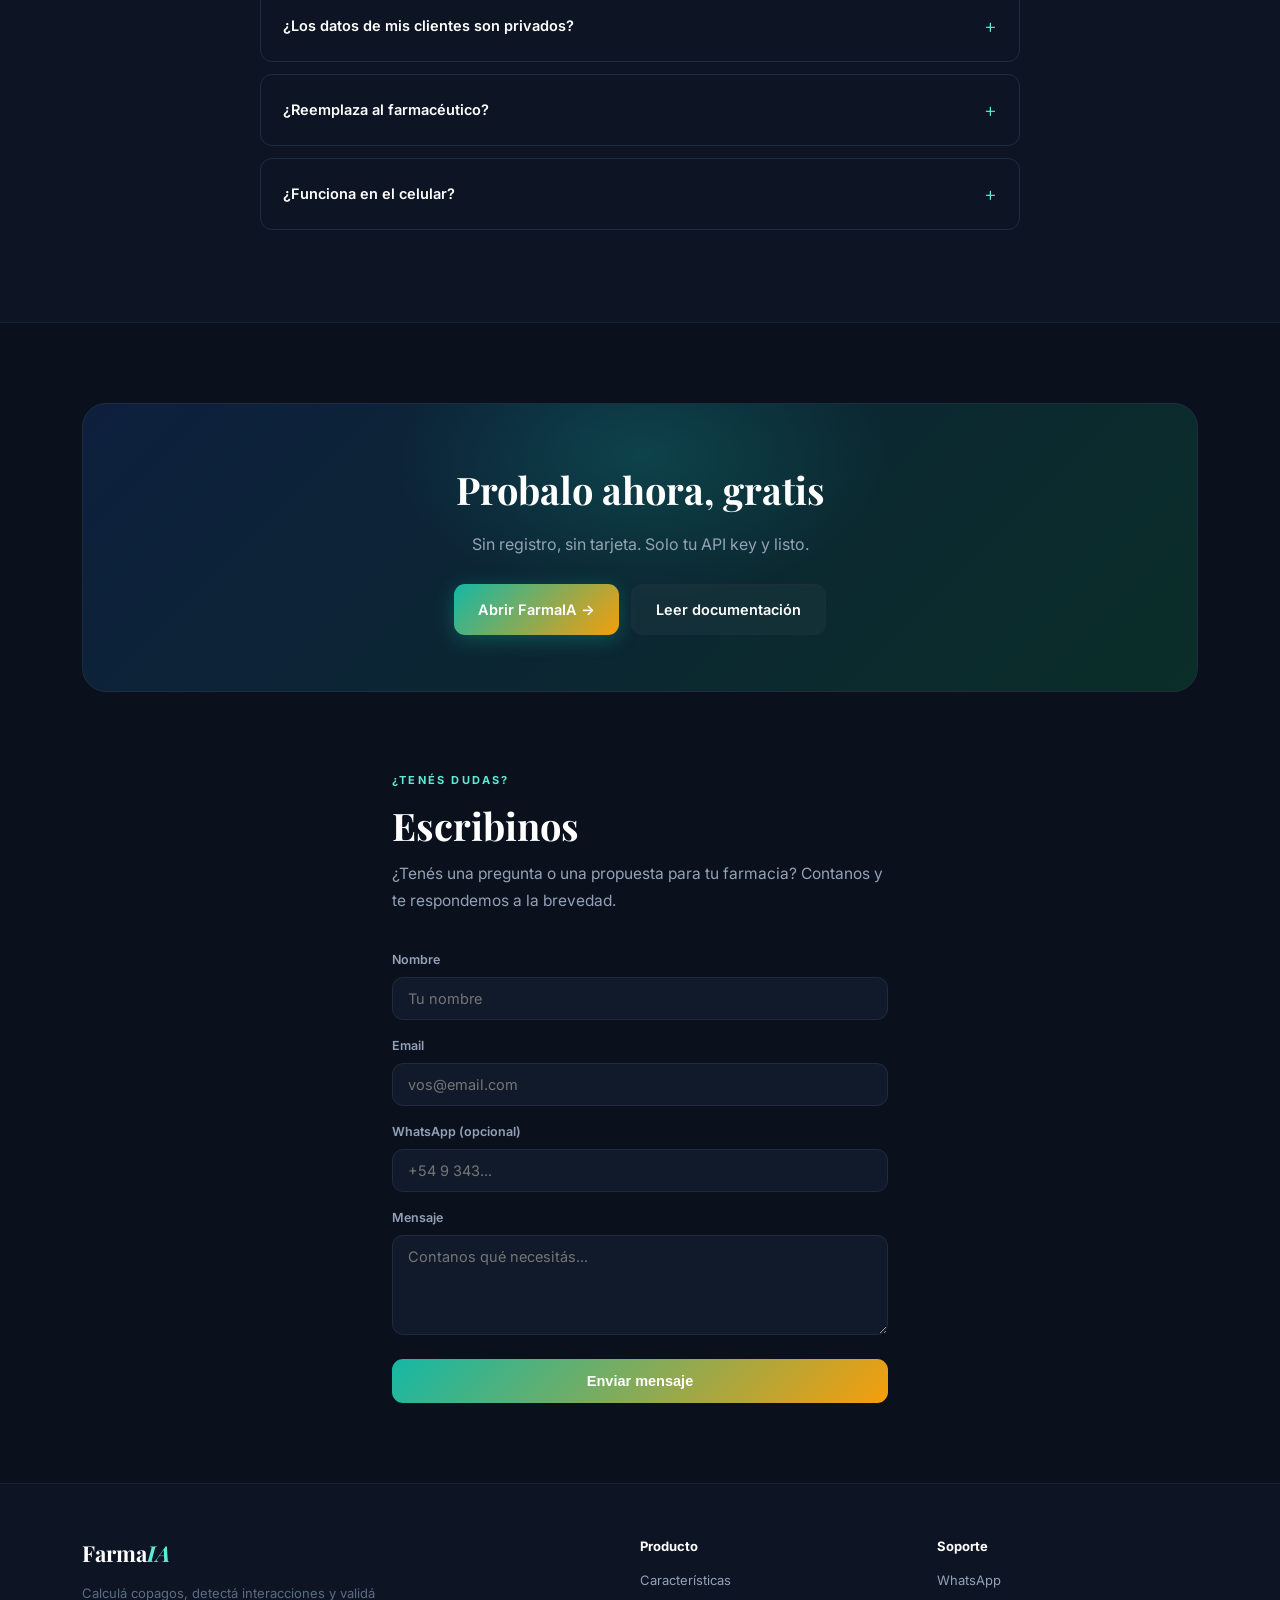
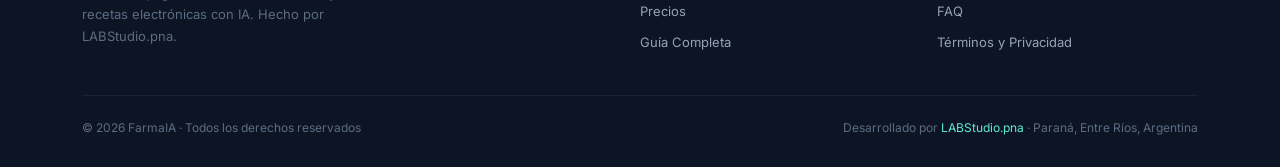
==== commit 13363be0: "Add files via upload" ====
--- a/index.html
+++ b/index.html
@@ -13,7 +13,7 @@
 <link rel="apple-touch-icon" sizes="180x180" href="apple-touch-icon.png">
 <link rel="shortcut icon" href="favicon.ico">
 <link rel="manifest" href="site.webmanifest">
-<meta name="theme-color" content="#0E8C7F">
+<meta name="theme-color" content="#0A101C">
 <meta name="apple-mobile-web-app-capable" content="yes">
 <meta name="apple-mobile-web-app-title" content="FarmaIA">
 
@@ -30,361 +30,467 @@
 <meta name="twitter:image" content="https://labstudiopna.github.io/FarmaIA/og-image.png">
 
 <link rel="preconnect" href="https://fonts.googleapis.com">
-<link href="https://fonts.googleapis.com/css2?family=Inter:wght@400;500;600;700&family=Poppins:wght@600;700&display=swap" rel="stylesheet">
-<link rel="stylesheet" href="style.css">
+<link href="https://fonts.googleapis.com/css2?family=Playfair+Display:ital,wght@0,600;0,700;0,800;1,600&family=Inter:wght@400;500;600;700;800&family=IBM+Plex+Mono:wght@400;500;600&display=swap" rel="stylesheet">
+<style>
+*,*::before,*::after{box-sizing:border-box;margin:0;padding:0}
+:root{
+  --bg:#0A101C;--bg-2:#111A2A;--bg-3:#182338;--bg-soft:#0D1524;
+  --border:#1F2C40;--border-soft:#182233;
+  --text:#EAF0F8;--mid:#93A2B8;--dim:#5C6C82;
+  --brand:#14B8A6;--brand-soft:#5EEAD4;--brand-2:#F59E0B;--brand-2-soft:#FBBF24;
+  --amber:#F59E0B;--red:#F87171;--ok:#10B981;--ok-soft:#34D399;
+  --serif:'Playfair Display',Georgia,serif;
+  --sans:'Inter',system-ui,-apple-system,sans-serif;
+  --mono:'IBM Plex Mono',monospace;
+  --radius:16px;
+}
+</style>
+<link rel="stylesheet" href="bento.css">
 <script src="tracker.js" defer></script>
 </head>
 <body>
 
-<header class="site">
-  <nav class="nav">
-    <a href="#" class="brand"><img src="favicon-192.png" alt="FarmaIA"> Farma<span class="ia">IA</span></a>
-    <div class="navlinks">
-      <a href="#features">Características</a>
-      <a href="#pricing">Precios</a>
-      <a href="guia-completa.html">📚 Guía Completa</a>
-      <a href="#contacto">Contacto</a>
-      <a href="agente-farmacia.html" class="mobile-only-cta">Ir al Agente →</a>
-    </div>
-    <div class="nav-actions">
-      <button class="theme-toggle" id="themeToggle" title="Modo claro/oscuro">🌙</button>
-      <a href="agente-farmacia.html" class="btn btn-primary">Ir al Agente →</a>
-      <button class="hamburger" id="hamburgerBtn" aria-label="Abrir menú">☰</button>
-    </div>
-  </nav>
-</header>
-
+<nav>
+  <a href="#" class="logo">
+    <img src="favicon-192.png" alt="FarmaIA">
+    <div class="logo-name">Farma<em>IA</em></div>
+  </a>
+  <ul class="nav-links">
+    <li><a href="#features">Características</a></li>
+    <li><a href="#pricing">Precios</a></li>
+    <li><a href="#faq">Preguntas frecuentes</a></li>
+    <li><a href="#contacto">Contacto</a></li>
+    <li><a href="guia-completa.html" target="_blank">Guía Completa</a></li>
+  </ul>
+  <a href="agente-farmacia.html" class="nav-cta" id="nav-cta-desktop">Ir al Agente →</a>
+  <button class="hamburger" id="hamburger" aria-label="Abrir menú" onclick="toggleMobileMenu()">
+    <span></span><span></span><span></span>
+  </button>
+</nav>
+
+<div class="mobile-menu" id="mobile-menu">
+  <a href="#features" onclick="closeMobileMenu()">Características</a>
+  <a href="#pricing" onclick="closeMobileMenu()">Precios</a>
+  <a href="#faq" onclick="closeMobileMenu()">Preguntas frecuentes</a>
+  <a href="#contacto" onclick="closeMobileMenu()">Contacto</a>
+  <a href="guia-completa.html" target="_blank">Guía Completa</a>
+  <a href="agente-farmacia.html" class="nav-cta">Ir al Agente →</a>
+</div>
+
+<!-- HERO -->
 <section class="hero">
+  <div class="hero-glow"></div>
+  <div class="hero-glow-2"></div>
   <div class="container hero-grid">
     <div>
-      <span class="pill">💊 Hecho en Paraná, para farmacias argentinas</span>
-      <h1>Tu asistente de farmacia <span>experto en IA</span></h1>
+      <span class="pill"><span class="dot"></span>Hecho en Paraná, para farmacias argentinas</span>
+      <h1>Cada copago, <em>calculado al instante</em></h1>
       <p class="lead">Calculá copagos por obra social, detectá interacciones entre medicamentos y validá recetas electrónicas en segundos. Sin instalación, sin complicaciones — igual de simple que abrir WhatsApp.</p>
       <div class="hero-cta">
-        <a href="agente-farmacia.html" class="btn btn-primary">Analizar mi primera factura gratis →</a>
+        <a href="agente-farmacia.html" class="btn btn-primary">Calcular mi primer copago →</a>
         <a href="#features" class="btn btn-ghost">Ver características</a>
       </div>
       <div class="hero-stats">
-        <div class="stat"><b>Al instante</b><span>Copago calculado por obra social</span></div>
-        <div class="stat"><b>6</b><span>Comandos listos: copago, interacciones, receta y más</span></div>
-        <div class="stat"><b>0%</b><span>Instalación</span></div>
-        <div class="stat"><b>100%</b><span>Corre en tu navegador — nada en servidores de terceros</span></div>
-      </div>
-    </div>
-    <div class="mock">
-      <div class="mock-head"><span class="dot"></span><span class="dot"></span><span class="dot"></span>&nbsp; farmaia.labstudiopna.github.io</div>
-      <div class="mock-body">
-        <div class="msg user">Calcular copago OSDE para Atorvastatina</div>
-        <div class="msg bot"><b>FarmaIA:</b> Buscando cobertura vigente de OSDE para Atorvastatina 20mg...</div>
-        <div class="mock-result">✓ Cobertura: 40% &nbsp;|&nbsp; PVP: $18.400 &nbsp;|&nbsp; Copago del afiliado: $11.040<br>⚠️ Verificá receta electrónica antes de dispensar</div>
-      </div>
-    </div>
-  </div>
-</section>
-
+        <div class="hstat"><b>Al instante</b><span>Copago por obra social</span></div>
+        <div class="hstat"><b>6</b><span>Comandos listos</span></div>
+        <div class="hstat"><b>100%</b><span>Corre en tu navegador</span></div>
+      </div>
+    </div>
+    <div class="hero-bento">
+      <div class="hb-tile hb-wide" style="grid-row:span 2">
+        <div class="hb-tag">Copago · en vivo</div>
+        <div class="hb-chat-u">"Calcular copago OSDE para Atorvastatina"</div>
+        <div class="hb-chat-a">Buscando cobertura vigente de OSDE para Atorvastatina 20mg...</div>
+        <div class="bento-hero-visual" style="margin-top:12px">
+          <div class="bhv-row"><span>Cobertura</span><b>40%</b></div>
+          <div class="bhv-row"><span>PVP</span><b>$18.400</b></div>
+          <div class="bhv-row"><span>Copago del afiliado</span><b>$11.040</b></div>
+        </div>
+        <div class="hb-badges">
+          <span class="hb-badge a">Verificá receta electrónica antes de dispensar</span>
+        </div>
+      </div>
+      <div class="hb-tile">
+        <div class="hb-big">6</div>
+        <div class="hb-lbl">comandos rápidos</div>
+      </div>
+      <div class="hb-tile">
+        <div class="hb-big g">0</div>
+        <div class="hb-lbl">interacciones sin ver</div>
+      </div>
+      <div class="hb-tile hb-wide">
+        <div class="hb-tag">Trazabilidad ANMAT</div>
+        <div class="hb-badges">
+          <span class="hb-badge g">código válido</span>
+          <span class="hb-badge a">verificado</span>
+        </div>
+      </div>
+    </div>
+  </div>
+</section>
+
+<!-- TRUST STRIP -->
+<section class="trust" style="padding:0">
+  <div class="container trust-grid">
+    <div class="tstat"><b>Al <em>instante</em></b><span>Copago calculado por obra social</span></div>
+    <div class="tstat"><b><em>6</em></b><span>Comandos: copago, interacciones, receta y más</span></div>
+    <div class="tstat"><b><em>0</em>%</b><span>Instalación</span></div>
+    <div class="tstat"><b><em>100</em>%</b><span>En tu navegador, nada en servidores de terceros</span></div>
+  </div>
+</section>
+
+<!-- FEATURES BENTO -->
 <section id="features">
-  <div class="container">
-    <div class="banner">
-      <div>
-        <h3>💊 Seis comandos, un mismo chat</h3>
-        <p>Copago, interacciones, validación de receta, vademécum, normativa ANMAT y stock — todo desde el mismo cuadro de texto, sin cambiar de pantalla.</p>
-      </div>
-      <a href="agente-farmacia.html" class="btn btn-accent">Probar el chat →</a>
-    </div>
-  </div>
-</section>
-
-<section>
   <div class="container">
     <div class="section-head">
       <span class="eyebrow">Suite de herramientas</span>
       <h2>Todo lo que hoy resolvés a mano o llamando a la obra social</h2>
-      <p class="muted">Nada de "IA que opina la dosis". Cada comando produce un dato o una guía lista para usar en el mostrador.</p>
-    </div>
-    <div class="grid cols-4">
-      <div class="card"><span class="icon">💬</span><h3>Chat farmacéutico IA</h3><p>Preguntas libres sobre medicamentos, interacciones y normativa vigente — el mismo chat resuelve los seis comandos.</p></div>
-      <div class="card"><span class="icon">💰</span><h3>Cálculo de copago <span class="badge">/copago</span></h3><p>Copago exacto por obra social (OSDE, IOSPER, PAMI y más) para cualquier medicamento, al instante.</p></div>
-      <div class="card"><span class="icon">⚠️</span><h3>Interacciones, alergias y duplicidad <span class="badge">/interacciones</span></h3><p>Cruce automático entre medicamentos, contra alergias registradas del paciente y detección de duplicidad terapéutica, con la gravedad de cada alerta.</p></div>
-      <div class="card"><span class="icon">📋</span><h3>Validación de receta <span class="badge">/validar</span></h3><p>Guía paso a paso para validar una receta electrónica antes de despachar, sin dudas de último momento.</p></div>
-      <div class="card"><span class="icon">📖</span><h3>Vademécum instantáneo <span class="badge">/vademecum</span></h3><p>Dosis, indicaciones y contraindicaciones de cualquier droga, sin buscar en otro lado.</p></div>
-      <div class="card"><span class="icon">🏛️</span><h3>Normativa ANMAT <span class="badge">/anmat</span></h3><p>Regulación vigente sobre recetas y dispensa, actualizada, sin perder tiempo buscando en el boletín oficial.</p></div>
-      <div class="card"><span class="icon">🔗</span><h3>Trazabilidad ANMAT <span class="badge">Nuevo</span></h3><p>Verificá el código de trazabilidad serializado de una caja o blister contra el Sistema Nacional de Trazabilidad antes de dispensar.</p></div>
-      <div class="card"><span class="icon">💊</span><h3>Comparador de genéricos <span class="badge">Nuevo</span></h3><p>¿Hay un genérico con mejor cobertura para esta obra social? Comparación al instante, antes de cerrar la venta.</p></div>
-      <div class="card"><span class="icon">📦</span><h3>Control de stock <span class="badge">/stock</span></h3><p>Alertas de stock bajo antes de quedarte sin un medicamento clave en el mostrador.</p></div>
-      <div class="card"><span class="icon">📅</span><h3>Vencimientos con semáforo</h3><p>Vencimientos de convenios y habilitaciones en rojo/naranja/verde, para no perder ningún plazo.</p></div>
-    </div>
-  </div>
-</section>
-
-<section>
+      <p>Nada de "IA que opina la dosis". Cada comando produce un dato o una guía lista para el mostrador.</p>
+    </div>
+
+    <div class="bento-grid">
+      <div class="bento b-2x2">
+        <span class="badge-new">/copago</span>
+        <div class="icon-wrap"><svg viewBox="0 0 24 24" fill="none" stroke="currentColor" stroke-width="1.6" stroke-linecap="round" stroke-linejoin="round" width="22" height="22"><circle cx="8" cy="8" r="6"/><path d="M18.09 10.37A6 6 0 1 1 10.34 18M7 6h1v4"/></svg></div>
+        <h3>Cálculo de copago</h3>
+        <p>Copago exacto por obra social (OSDE, IOSPER, PAMI y más) para cualquier medicamento, al instante.</p>
+        <div class="bento-hero-visual">
+          <div class="bhv-row"><span>OSDE</span><b>40% cobertura</b></div>
+          <div class="bhv-row"><span>PAMI</span><b>80% cobertura</b></div>
+        </div>
+      </div>
+      <div class="bento b-2x1">
+        <span class="badge-new">/interacciones</span>
+        <div class="icon-wrap"><svg viewBox="0 0 24 24" fill="none" stroke="currentColor" stroke-width="1.6" stroke-linecap="round" stroke-linejoin="round" width="22" height="22"><path d="M10.29 3.86 1.82 18a2 2 0 0 0 1.71 3h16.94a2 2 0 0 0 1.71-3L13.71 3.86a2 2 0 0 0-3.42 0z"/><line x1="12" y1="9" x2="12" y2="13"/><line x1="12" y1="17" x2="12.01" y2="17"/></svg></div>
+        <h3>Interacciones, alergias y duplicidad</h3>
+        <p>Cruce automático entre medicamentos, contra alergias registradas y detección de duplicidad terapéutica, con la gravedad de cada alerta.</p>
+      </div>
+      <div class="bento b-2x1">
+        <span class="badge-new">Nuevo</span>
+        <div class="icon-wrap"><svg viewBox="0 0 24 24" fill="none" stroke="currentColor" stroke-width="1.6" stroke-linecap="round" stroke-linejoin="round" width="22" height="22"><path d="M3 7V5a2 2 0 0 1 2-2h2M17 3h2a2 2 0 0 1 2 2v2M21 17v2a2 2 0 0 1-2 2h-2M7 21H5a2 2 0 0 1-2-2v-2"/><rect x="8" y="8" width="8" height="8" rx="1"/></svg></div>
+        <h3>Trazabilidad ANMAT</h3>
+        <p>Verificá el código de trazabilidad serializado de una caja o blister contra el Sistema Nacional de Trazabilidad antes de dispensar.</p>
+      </div>
+      <div class="bento b-1x1">
+        <div class="icon-wrap"><svg viewBox="0 0 24 24" fill="none" stroke="currentColor" stroke-width="1.6" stroke-linecap="round" stroke-linejoin="round" width="22" height="22"><path d="M21 11.5a8.38 8.38 0 0 1-.9 3.8 8.5 8.5 0 0 1-7.6 4.7 8.38 8.38 0 0 1-3.8-.9L3 21l1.9-5.7a8.38 8.38 0 0 1-.9-3.8 8.5 8.5 0 0 1 4.7-7.6 8.38 8.38 0 0 1 3.8-.9h.5a8.48 8.48 0 0 1 8 8v.5z"/></svg></div>
+        <h3>Chat farmacéutico IA</h3>
+        <p>El mismo chat resuelve los seis comandos.</p>
+      </div>
+      <div class="bento b-1x1">
+        <span class="badge-new">/validar</span>
+        <div class="icon-wrap"><svg viewBox="0 0 24 24" fill="none" stroke="currentColor" stroke-width="1.6" stroke-linecap="round" stroke-linejoin="round" width="22" height="22"><path d="M14 2H6a2 2 0 0 0-2 2v16a2 2 0 0 0 2 2h12a2 2 0 0 0 2-2V8z"/><path d="M14 2v6h6"/><path d="M9 15l2 2 4-4"/></svg></div>
+        <h3>Validación de receta</h3>
+        <p>Guía paso a paso antes de despachar, sin dudas de último momento.</p>
+      </div>
+      <div class="bento b-1x1">
+        <span class="badge-new">Nuevo</span>
+        <div class="icon-wrap"><svg viewBox="0 0 24 24" fill="none" stroke="currentColor" stroke-width="1.6" stroke-linecap="round" stroke-linejoin="round" width="22" height="22"><path d="M21 15v4a2 2 0 0 1-2 2H5a2 2 0 0 1-2-2v-4"/><polyline points="7 10 12 15 17 10"/><line x1="12" y1="15" x2="12" y2="3"/></svg></div>
+        <h3>Comparador de genéricos</h3>
+        <p>¿Hay uno con mejor cobertura? Comparación al instante.</p>
+      </div>
+    </div>
+
+    <div class="included">
+      <div class="included-head">
+        <h4>También incluido</h4>
+        <span>Sin cargo extra</span>
+      </div>
+      <div class="included-grid">
+        <div class="inc-item"><span class="icon"><svg viewBox="0 0 24 24" fill="none" stroke="currentColor" stroke-width="2" stroke-linecap="round" stroke-linejoin="round" width="16" height="16"><polyline points="20 6 9 17 4 12"/></svg></span><b>Vademécum instantáneo</b> — dosis, indicaciones y contraindicaciones al toque</div>
+        <div class="inc-item"><span class="icon"><svg viewBox="0 0 24 24" fill="none" stroke="currentColor" stroke-width="2" stroke-linecap="round" stroke-linejoin="round" width="16" height="16"><polyline points="20 6 9 17 4 12"/></svg></span><b>Normativa ANMAT</b> — regulación vigente sobre recetas y dispensa, actualizada</div>
+        <div class="inc-item"><span class="icon"><svg viewBox="0 0 24 24" fill="none" stroke="currentColor" stroke-width="2" stroke-linecap="round" stroke-linejoin="round" width="16" height="16"><polyline points="20 6 9 17 4 12"/></svg></span><b>Control de stock</b> — alertas antes de quedarte sin un medicamento clave</div>
+        <div class="inc-item"><span class="icon"><svg viewBox="0 0 24 24" fill="none" stroke="currentColor" stroke-width="2" stroke-linecap="round" stroke-linejoin="round" width="16" height="16"><polyline points="20 6 9 17 4 12"/></svg></span><b>Vencimientos con semáforo</b> — convenios y habilitaciones en rojo/naranja/verde</div>
+      </div>
+    </div>
+  </div>
+</section>
+
+<!-- ROADMAP -->
+<section style="background:var(--bg-soft);border-top:1px solid var(--border-soft);border-bottom:1px solid var(--border-soft)">
   <div class="container">
     <div class="section-head">
       <span class="eyebrow">Transparencia</span>
-      <h2>Roadmap Público 2026</h2>
-      <p class="muted">Qué está disponible hoy, qué viene en Fase 2 (Septiembre) y qué planeamos para después.</p>
-    </div>
-    <div class="grid cols-3">
-      <div class="card" style="border-left: 4px solid var(--brand);">
-        <span style="font-weight:600;color:var(--brand);">✓ DISPONIBLE HOY</span>
-        <ul style="font-size:14px;margin:12px 0 0;padding-left:20px;color:var(--text-muted);">
-          <li>Chat farmacéutico con IA</li>
-          <li>Cálculo de copago por obra social</li>
-          <li>Interacciones, alergias y duplicidad terapéutica</li>
-          <li>Validación de receta electrónica y vademécum</li>
-          <li>Trazabilidad ANMAT y comparador de genéricos</li>
-        </ul>
-      </div>
-      <div class="card" style="border-left: 4px solid var(--accent);">
-        <span style="font-weight:600;color:var(--accent);">🔄 FASE 2 (Septiembre 2026)</span>
-        <ul style="font-size:14px;margin:12px 0 0;padding-left:20px;color:var(--text-muted);">
-          <li>Recordatorios de adherencia por WhatsApp</li>
-          <li>Pronóstico de quiebre de stock (no solo alerta, predicción)</li>
-          <li>Reporte mensual en PDF por rubro</li>
-        </ul>
-      </div>
-      <div class="card" style="border-left: 4px solid #999;">
-        <span style="font-weight:600;color:#999;">⏳ FASE 3 (2027)</span>
-        <ul style="font-size:14px;margin:12px 0 0;padding-left:20px;color:var(--text-muted);">
-          <li>Atención de consultas por WhatsApp 24/7</li>
-          <li>Integración con sistemas de gestión (SIAF, ECAMOD)</li>
-          <li>Dashboard de rentabilidad por rubro</li>
-        </ul>
-      </div>
-    </div>
-    <p style="font-size:14px;color:var(--text-muted);text-align:center;margin-top:20px;max-width:600px;margin-left:auto;margin-right:auto;">Somos honestos con nuestro roadmap. Cada feature se lanza cuando está listo, no cuando queremos parecer listos. Escribinos si querés que prioricemos algo específico.</p>
-  </div>
-</section>
-
-<section style="background:var(--bg-alt);">
+      <h2>Roadmap público 2026</h2>
+      <p>Qué está disponible hoy, qué viene en Fase 2 (Septiembre) y qué planeamos para después.</p>
+    </div>
+    <div class="bento-grid">
+      <div class="bento b-2x1" style="border-color:color-mix(in srgb, var(--ok) 35%, var(--border))">
+        <h3 style="color:var(--ok-soft)">✓ Disponible hoy</h3>
+        <p>Chat farmacéutico, cálculo de copago, interacciones/alergias/duplicidad, validación de receta y vademécum, trazabilidad ANMAT y comparador de genéricos.</p>
+      </div>
+      <div class="bento b-1x1" style="border-color:color-mix(in srgb, var(--amber) 35%, var(--border))">
+        <h3 style="color:var(--amber)">🔄 Fase 2 · Sept 2026</h3>
+        <p>Recordatorios de adherencia por WhatsApp, pronóstico de quiebre de stock, reporte mensual en PDF.</p>
+      </div>
+      <div class="bento b-1x1">
+        <h3 style="color:var(--dim)">⏳ Fase 3 · 2027</h3>
+        <p>Atención por WhatsApp 24/7, integración con SIAF/ECAMOD, dashboard de rentabilidad.</p>
+      </div>
+    </div>
+  </div>
+</section>
+
+<!-- STEPS -->
+<section>
   <div class="container">
     <div class="section-head">
       <span class="eyebrow">Flujo simple</span>
       <h2>Tres pasos hasta la respuesta</h2>
     </div>
-    <div class="steps">
+    <div class="steps-wrap">
       <div class="step">
-        <div class="num">1</div>
-        <h4>Cargá tu API key de Anthropic</h4>
-        <p>Creás cuenta gratis en console.anthropic.com, generás una key y la pegás en FarmaIA. Nadie ve tu clave, solo vos.</p>
-        <span class="time">1 minuto</span>
+        <div class="stepn">1</div>
+        <div>
+          <div class="stept">Cargá tu API key de Anthropic</div>
+          <div class="stepd">Creás cuenta gratis en console.anthropic.com, generás una key y la pegás en FarmaIA. Nadie más la ve.</div>
+          <span class="stag">1 minuto</span>
+        </div>
       </div>
       <div class="step">
-        <div class="num">2</div>
-        <h4>Escribí tu consulta o comando</h4>
-        <p>"Calcular copago OSDE para Atorvastatina" o cualquiera de los seis comandos, en lenguaje natural.</p>
-        <span class="time">Segundos</span>
+        <div class="stepn">2</div>
+        <div>
+          <div class="stept">Escribí tu consulta o comando</div>
+          <div class="stepd">"Calcular copago OSDE para Atorvastatina" o cualquiera de los seis comandos, en lenguaje natural.</div>
+          <span class="stag">Segundos</span>
+        </div>
       </div>
       <div class="step">
-        <div class="num">3</div>
-        <h4>Recibí la respuesta lista para usar</h4>
-        <p>Copago, alerta de interacción o guía de validación, lista para aplicar en el mostrador.</p>
-        <span class="time">Instantáneo</span>
-      </div>
-    </div>
-  </div>
-</section>
-
-<section style="background:var(--bg-alt);">
-  <div class="container">
-    <div class="quote">
-      <p>"Antes llamaba a la obra social para confirmar un copago dudoso. Ahora lo tengo en el chat antes de que el cliente termine de sacarse el barbijo."</p>
-      <div class="who"><b>Farmacéutica</b> — Farmacia de barrio, Entre Ríos</div>
-    </div>
-  </div>
-</section>
-
+        <div class="stepn">3</div>
+        <div>
+          <div class="stept">Recibí la respuesta lista para usar</div>
+          <div class="stepd">Copago, alerta de interacción o guía de validación, lista para aplicar en el mostrador.</div>
+          <span class="stag">Instantáneo</span>
+        </div>
+      </div>
+    </div>
+  </div>
+</section>
+
+<!-- TESTIMONIAL -->
+<section style="background:var(--bg-soft);border-top:1px solid var(--border-soft);border-bottom:1px solid var(--border-soft)">
+  <div class="container">
+    <div class="bento" style="max-width:700px;margin:0 auto;text-align:center;padding:40px">
+      <p style="font-family:var(--serif);font-size:20px;font-style:italic;color:#fff;line-height:1.6;margin-bottom:16px">"Antes llamaba a la obra social para confirmar un copago dudoso. Ahora lo tengo en el chat antes de que el cliente termine de sacarse el barbijo."</p>
+      <div style="font-size:13px;color:var(--dim)"><b style="color:var(--mid)">Farmacéutica</b> — Farmacia de barrio, Entre Ríos</div>
+    </div>
+  </div>
+</section>
+
+<!-- PRICING -->
 <section id="pricing">
   <div class="container">
     <div class="section-head">
       <span class="eyebrow">Transparente y sin sorpresas</span>
       <h2>Planes flexibles</h2>
-      <p class="muted">El costo de la IA lo pagás directamente a Anthropic. FarmaIA es la plataforma que lo hace farmacéutico.</p>
-    </div>
-    <div class="pricing-grid">
+      <p>El costo de la IA lo pagás directamente a Anthropic. FarmaIA es la plataforma que lo hace farmacéutico.</p>
+    </div>
+    <div class="pgrid">
       <div class="plan">
         <h3>Uso propio</h3>
         <div class="price">Gratis</div>
-        <p class="desc">Acceso completo · pagás solo la API (~USD 0.01–0.02 por consulta)</p>
+        <div class="period">Acceso completo · pagás solo la API (~USD 0.01–0.02 por consulta)</div>
         <ul>
-          <li>Chat farmacéutico IA</li>
-          <li>Cálculo de copago por obra social</li>
-          <li>Detección de interacciones</li>
-          <li>Validación de recetas y vademécum</li>
+          <li><span class="icon"><svg viewBox="0 0 24 24" fill="none" stroke="currentColor" stroke-width="2" stroke-linecap="round" stroke-linejoin="round" width="16" height="16"><polyline points="20 6 9 17 4 12"/></svg></span>Chat farmacéutico IA</li>
+          <li><span class="icon"><svg viewBox="0 0 24 24" fill="none" stroke="currentColor" stroke-width="2" stroke-linecap="round" stroke-linejoin="round" width="16" height="16"><polyline points="20 6 9 17 4 12"/></svg></span>Cálculo de copago por obra social</li>
+          <li><span class="icon"><svg viewBox="0 0 24 24" fill="none" stroke="currentColor" stroke-width="2" stroke-linecap="round" stroke-linejoin="round" width="16" height="16"><polyline points="20 6 9 17 4 12"/></svg></span>Detección de interacciones</li>
+          <li><span class="icon"><svg viewBox="0 0 24 24" fill="none" stroke="currentColor" stroke-width="2" stroke-linecap="round" stroke-linejoin="round" width="16" height="16"><polyline points="20 6 9 17 4 12"/></svg></span>Validación de recetas y vademécum</li>
         </ul>
-        <a href="agente-farmacia.html" class="btn btn-ghost">Empezar gratis</a>
-      </div>
-      <div class="plan">
+        <a href="agente-farmacia.html" class="btn btn-ghost" style="justify-content:center">Empezar gratis</a>
+      </div>
+      <div class="plan feat">
+        <span class="plan-badge">Recomendado</span>
         <h3>Farmacia</h3>
         <div class="price">USD 80<small>/mes</small></div>
-        <p class="desc">Por farmacia · hasta 5 usuarios</p>
+        <div class="period">Por farmacia · hasta 5 usuarios</div>
         <ul>
-          <li>Todo de Uso propio</li>
-          <li>Normativa ANMAT actualizada automáticamente</li>
-          <li>Control de stock con alertas</li>
-          <li>Soporte por WhatsApp (24 hs)</li>
-          <li>Onboarding personalizado</li>
+          <li><span class="icon"><svg viewBox="0 0 24 24" fill="none" stroke="currentColor" stroke-width="2" stroke-linecap="round" stroke-linejoin="round" width="16" height="16"><polyline points="20 6 9 17 4 12"/></svg></span>Todo de Uso propio</li>
+          <li><span class="icon"><svg viewBox="0 0 24 24" fill="none" stroke="currentColor" stroke-width="2" stroke-linecap="round" stroke-linejoin="round" width="16" height="16"><polyline points="20 6 9 17 4 12"/></svg></span>Normativa ANMAT actualizada automáticamente</li>
+          <li><span class="icon"><svg viewBox="0 0 24 24" fill="none" stroke="currentColor" stroke-width="2" stroke-linecap="round" stroke-linejoin="round" width="16" height="16"><polyline points="20 6 9 17 4 12"/></svg></span>Control de stock con alertas</li>
+          <li><span class="icon"><svg viewBox="0 0 24 24" fill="none" stroke="currentColor" stroke-width="2" stroke-linecap="round" stroke-linejoin="round" width="16" height="16"><polyline points="20 6 9 17 4 12"/></svg></span>Soporte por WhatsApp (24 hs)</li>
+          <li><span class="icon"><svg viewBox="0 0 24 24" fill="none" stroke="currentColor" stroke-width="2" stroke-linecap="round" stroke-linejoin="round" width="16" height="16"><polyline points="20 6 9 17 4 12"/></svg></span>Onboarding personalizado</li>
         </ul>
-        <a href="agente-farmacia.html" class="btn btn-primary">Contratar plan</a>
-      </div>
-    </div>
-  </div>
-</section>
-
-<section id="faq" style="background:var(--bg-alt);">
-  <div class="container" style="max-width:760px;">
+        <a href="agente-farmacia.html" class="btn btn-primary" style="justify-content:center">Contratar plan →</a>
+      </div>
+    </div>
+  </div>
+</section>
+
+<!-- FAQ -->
+<section id="faq" style="background:var(--bg-soft);border-top:1px solid var(--border-soft);border-bottom:1px solid var(--border-soft)">
+  <div class="container">
     <div class="section-head">
       <span class="eyebrow">Lo que más nos preguntan</span>
       <h2>Preguntas frecuentes</h2>
     </div>
-    <details class="faq-item">
-      <summary>¿Qué es una API key y cuánto cuesta?</summary>
-      <p>Es una clave personal para usar la IA de Anthropic. Creás cuenta gratis en console.anthropic.com, cargás crédito y generás tu key. Con USD 5 hacés varios cientos de consultas.</p>
-    </details>
-    <details class="faq-item">
-      <summary>¿Los datos de mis clientes son privados?</summary>
-      <p>Sí. FarmaIA no tiene backend propio. Tu API key y las consultas van directo de tu navegador a Anthropic. Al cerrar la pestaña, todo se borra del dispositivo salvo lo que decidas guardar.</p>
-    </details>
-    <details class="faq-item">
-      <summary>¿Reemplaza al farmacéutico?</summary>
-      <p>No. Es una herramienta de apoyo. Acelera cálculos y detecta alertas, pero la validación final de cualquier dispensa siempre es de un profesional matriculado.</p>
-    </details>
-    <details class="faq-item">
-      <summary>¿Funciona en el celular?</summary>
-      <p>Sí, es responsive. Funciona bien en smartphone y tablet detrás del mostrador, sin instalar ninguna app.</p>
-    </details>
-  </div>
-</section>
-
-<section>
+    <div class="faq-wrap">
+      <div class="faqitem">
+        <div class="faqq" onclick="toggleFaq(this)">¿Qué es una API key y cuánto cuesta?<span class="faqico">+</span></div>
+        <div class="faqa">Es una clave personal para usar la IA de Anthropic. Creás cuenta gratis en console.anthropic.com, cargás crédito y generás tu key. Con USD 5 hacés varios cientos de consultas.</div>
+      </div>
+      <div class="faqitem">
+        <div class="faqq" onclick="toggleFaq(this)">¿Los datos de mis clientes son privados?<span class="faqico">+</span></div>
+        <div class="faqa">Sí. FarmaIA no tiene backend propio. Tu API key y las consultas van directo de tu navegador a Anthropic. Al cerrar la pestaña, todo se borra del dispositivo salvo lo que decidas guardar.</div>
+      </div>
+      <div class="faqitem">
+        <div class="faqq" onclick="toggleFaq(this)">¿Reemplaza al farmacéutico?<span class="faqico">+</span></div>
+        <div class="faqa">No. Es una herramienta de apoyo. Acelera cálculos y detecta alertas, pero la validación final de cualquier dispensa siempre es de un profesional matriculado.</div>
+      </div>
+      <div class="faqitem">
+        <div class="faqq" onclick="toggleFaq(this)">¿Funciona en el celular?<span class="faqico">+</span></div>
+        <div class="faqa">Sí, es responsive. Funciona bien en smartphone y tablet detrás del mostrador, sin instalar ninguna app.</div>
+      </div>
+    </div>
+  </div>
+</section>
+
+<!-- CTA FINAL -->
+<section id="contacto">
   <div class="container">
     <div class="cta-final">
       <h2>Probalo ahora, gratis</h2>
       <p>Sin registro, sin tarjeta. Solo tu API key y listo.</p>
       <div class="hero-cta">
-        <a href="agente-farmacia.html" class="btn btn-accent">Abrir FarmaIA →</a>
-        <a href="guia-completa.html" class="btn btn-ghost" style="border-color:rgba(255,255,255,.3);">📚 Leer documentación</a>
-      </div>
-    </div>
-  </div>
-</section>
-
-<section id="contacto">
-  <div class="container">
-    <div class="section-head">
+        <a href="agente-farmacia.html" class="btn btn-primary">Abrir FarmaIA →</a>
+        <a href="guia-completa.html" target="_blank" class="btn btn-ghost">Leer documentación</a>
+      </div>
+    </div>
+  </div>
+</section>
+
+<!-- CONTACTO -->
+<section style="padding-top:0">
+  <div class="container contact-wrap">
+    <div class="section-head" style="text-align:left;margin-bottom:0">
       <span class="eyebrow">¿Tenés dudas?</span>
       <h2>Escribinos</h2>
-      <p class="muted">¿Tenés una pregunta o una propuesta para tu farmacia? Contanos y te respondemos a la brevedad.</p>
-    </div>
-    <form class="waitlist" id="contactForm" action="https://formspree.io/f/mojgnpzn" method="POST">
-      <div class="row">
-        <div>
-          <label for="cf-name">Nombre</label>
-          <input id="cf-name" type="text" name="name" required placeholder="Tu nombre">
-        </div>
-        <div>
-          <label for="cf-email">Email</label>
-          <input id="cf-email" type="email" name="email" required placeholder="vos@email.com">
-        </div>
-      </div>
-      <div class="row">
-        <div class="full">
-          <label for="cf-whatsapp">WhatsApp (opcional)</label>
-          <input id="cf-whatsapp" type="tel" name="whatsapp" placeholder="+54 9 343...">
-        </div>
-      </div>
-      <div class="row">
-        <div class="full">
-          <label for="cf-msg">Mensaje</label>
-          <textarea id="cf-msg" name="message" required placeholder="Contanos qué necesitás..."></textarea>
-        </div>
+      <p>¿Tenés una pregunta o una propuesta para tu farmacia? Contanos y te respondemos a la brevedad.</p>
+    </div>
+    <form class="cform" id="contactForm" action="https://formspree.io/f/mqererkb" method="POST">
+      <div class="cfield">
+        <label for="cf-name">Nombre</label>
+        <input id="cf-name" type="text" name="name" required placeholder="Tu nombre">
+      </div>
+      <div class="cfield">
+        <label for="cf-email">Email</label>
+        <input id="cf-email" type="email" name="email" required placeholder="vos@email.com">
+      </div>
+      <div class="cfield">
+        <label for="cf-whatsapp">WhatsApp (opcional)</label>
+        <input id="cf-whatsapp" type="tel" name="whatsapp" placeholder="+54 9 343...">
+      </div>
+      <div class="cfield">
+        <label for="cf-msg">Mensaje</label>
+        <textarea id="cf-msg" name="message" required placeholder="Contanos qué necesitás..."></textarea>
       </div>
       <input type="hidden" name="_subject" value="Nuevo contacto — FarmaIA">
-      <button type="submit" class="btn btn-primary">Enviar mensaje</button>
-      <div class="form-success" id="cfSuccess">✓ ¡Listo! Recibimos tu mensaje, te respondemos a la brevedad.</div>
+      <button type="submit" class="cform-submit" id="cform-submit">Enviar mensaje</button>
+      <div class="cform-status" id="cform-status" role="status" aria-live="polite"></div>
     </form>
   </div>
 </section>
 
+<!-- FOOTER -->
 <footer class="site">
   <div class="container">
     <div class="foot-grid">
       <div class="foot-brand">
-        <a href="#" class="brand"><img src="favicon-192.png" alt="FarmaIA" style="width:30px;height:30px;"> Farma<span class="ia" style="color:var(--accent-light);">IA</span></a>
-        <p style="margin-top:12px;max-width:320px;">Calculá copagos, detectá interacciones y validá recetas electrónicas con IA. Hecho por LABStudio.pna.</p>
+        <div class="logo-name">Farma<em>IA</em></div>
+        <p>Calculá copagos, detectá interacciones y validá recetas electrónicas con IA. Hecho por LABStudio.pna.</p>
       </div>
       <div class="foot-links">
-        <b style="color:#fff;font-size:13px;">Producto</b><br><br>
+        <b>Producto</b>
         <a href="#features">Características</a>
         <a href="#pricing">Precios</a>
+        <a href="guia-completa.html">Guía Completa</a>
       </div>
       <div class="foot-links">
-        <b style="color:#fff;font-size:13px;">Soporte</b><br><br>
-        <a href="guia-completa.html">Guía completa</a>
+        <b>Soporte</b>
         <a href="https://wa.me/5493435344597?text=Hola,%20quiero%20info%20sobre%20FarmaIA">WhatsApp</a>
         <a href="#faq">FAQ</a>
-        <a href="#contacto">Escribinos</a>
         <a href="terminos.html">Términos y Privacidad</a>
       </div>
     </div>
     <div class="foot-bottom">
       <span>© 2026 FarmaIA · Todos los derechos reservados</span>
-      <span>Desarrollado por<a href="https://labstudiopna.github.io" target="_blank">LABStudio.pna</a>· Paraná, Entre Ríos, Argentina</span>
+      <span>Desarrollado por <a href="https://labstudiopna.github.io" target="_blank">LABStudio.pna</a> · Paraná, Entre Ríos, Argentina</span>
     </div>
   </div>
 </footer>
 
 <script>
-  const toggle = document.getElementById('themeToggle');
-  const root = document.documentElement;
-  function applyTheme(t){ root.setAttribute('data-theme', t); toggle.textContent = t === 'dark' ? '☀️' : '🌙'; }
-  applyTheme('light');
-  toggle.addEventListener('click', () => {
-    const current = root.getAttribute('data-theme');
-    applyTheme(current === 'dark' ? 'light' : 'dark');
+function toggleMobileMenu(){
+  document.getElementById('hamburger').classList.toggle('active');
+  document.getElementById('mobile-menu').classList.toggle('active');
+}
+function closeMobileMenu(){
+  document.getElementById('hamburger').classList.remove('active');
+  document.getElementById('mobile-menu').classList.remove('active');
+}
+document.querySelector('.logo').addEventListener('click', closeMobileMenu);
+
+function toggleFaq(el){
+  const item=el.parentElement;
+  const isOpen=item.classList.contains('open');
+  document.querySelectorAll('.faqitem').forEach(i=>i.classList.remove('open'));
+  if(!isOpen)item.classList.add('open');
+}
+
+(function(){
+  const isTouch = window.matchMedia('(hover: none)').matches;
+  const cards = document.querySelectorAll('.bento, .hb-tile');
+  cards.forEach(card => {
+    card.addEventListener('mousemove', (e) => {
+      const r = card.getBoundingClientRect();
+      card.style.setProperty('--mx', (e.clientX - r.left) + 'px');
+      card.style.setProperty('--my', (e.clientY - r.top) + 'px');
+      if (isTouch) return;
+      const rx = (((e.clientY - r.top) / r.height) - 0.5) * -4;
+      const ry = (((e.clientX - r.left) / r.width) - 0.5) * 4;
+      card.style.transform = `perspective(700px) rotateX(${rx}deg) rotateY(${ry}deg) translateY(-2px)`;
+    });
+    card.addEventListener('mouseleave', () => {
+      card.style.transform = 'perspective(700px) rotateX(0) rotateY(0) translateY(0)';
+    });
   });
-
-  const hamburgerBtn = document.getElementById('hamburgerBtn');
-  const navlinksEl = document.querySelector('.navlinks');
-  if (hamburgerBtn && navlinksEl) {
-    hamburgerBtn.addEventListener('click', () => {
-      const isOpen = navlinksEl.classList.toggle('open');
-      hamburgerBtn.textContent = isOpen ? '✕' : '☰';
-    });
-    navlinksEl.querySelectorAll('a').forEach(a => a.addEventListener('click', () => {
-      navlinksEl.classList.remove('open');
-      hamburgerBtn.textContent = '☰';
-    }));
-  }
-
-  const cfForm = document.getElementById('contactForm');
-  const cfSuccess = document.getElementById('cfSuccess');
-  if (cfForm) {
-    cfForm.addEventListener('submit', async (e) => {
-      e.preventDefault();
-      const btn = cfForm.querySelector('button[type="submit"]');
-      const originalText = btn.textContent;
-      btn.textContent = 'Enviando...';
-      btn.disabled = true;
-      try {
-        const res = await fetch(cfForm.action, {
-          method: 'POST',
-          body: new FormData(cfForm),
-          headers: { 'Accept': 'application/json' }
-        });
-        if (res.ok) {
-          cfForm.reset();
-          cfSuccess.style.display = 'block';
-        } else {
-          alert('No se pudo enviar. Probá de nuevo o escribinos por WhatsApp.');
-        }
-      } catch (err) {
-        alert('No se pudo enviar. Probá de nuevo o escribinos por WhatsApp.');
-      } finally {
-        btn.textContent = originalText;
-        btn.disabled = false;
-      }
-    });
-  }
+})();
+
+const obs = new IntersectionObserver(entries => {
+  entries.forEach(e => {
+    if (e.isIntersecting) { e.target.style.opacity = '1'; e.target.style.transform = 'translateY(0)'; }
+  });
+}, { threshold: 0.1 });
+document.querySelectorAll('.bento, .step, .plan, .hb-tile').forEach(el => {
+  el.style.opacity = '0'; el.style.transform = 'translateY(16px)';
+  el.style.transition = 'opacity .5s ease, transform .5s ease';
+  obs.observe(el);
+});
+
+const contactForm = document.getElementById('contactForm');
+if (contactForm) {
+  contactForm.addEventListener('submit', async (e) => {
+    e.preventDefault();
+    const btn = document.getElementById('cform-submit');
+    const status = document.getElementById('cform-status');
+    btn.disabled = true;
+    btn.textContent = 'Enviando...';
+    status.className = 'cform-status show';
+    status.textContent = '';
+    try {
+      const res = await fetch(contactForm.action, { method: 'POST', body: new FormData(contactForm), headers: { 'Accept': 'application/json' } });
+      if (res.ok) {
+        status.className = 'cform-status show ok';
+        status.textContent = '¡Listo! Te respondemos a la brevedad.';
+        contactForm.reset();
+      } else { throw new Error('error'); }
+    } catch (err) {
+      status.className = 'cform-status show err';
+      status.textContent = 'No pudimos enviar el mensaje. Escribinos por WhatsApp.';
+    } finally {
+      btn.disabled = false;
+      btn.textContent = 'Enviar mensaje';
+    }
+  });
+}
 </script>
 </body>
 </html>
--- a/bento.css
+++ b/bento.css
@@ -0,0 +1,218 @@
+*,*::before,*::after{box-sizing:border-box;margin:0;padding:0}
+html{scroll-behavior:smooth}
+body{font-family:var(--sans);color:var(--text);background:var(--bg);line-height:1.6;-webkit-font-smoothing:antialiased}
+a{color:inherit}
+.container{max-width:1180px;margin:0 auto;padding:0 32px}
+.icon{width:20px;height:20px;display:inline-block;vertical-align:middle}
+.icon svg{width:100%;height:100%}
+
+/* NAV */
+nav{position:sticky;top:0;z-index:100;background:rgba(10,16,28,.86);backdrop-filter:blur(14px);border-bottom:3px solid var(--brand);padding:0 32px;height:66px;display:flex;align-items:center;justify-content:space-between}
+.logo{display:flex;align-items:center;gap:10px;text-decoration:none}
+.logo img{width:34px;height:34px;border-radius:9px}
+.logo-name{font-family:var(--serif);font-size:21px;font-weight:700;color:#fff}
+.logo-name em{font-style:italic;color:var(--brand-soft)}
+.nav-links{display:flex;align-items:center;gap:30px;list-style:none}
+.nav-links a{font-size:14px;font-weight:500;color:var(--mid);text-decoration:none;transition:color .2s}
+.nav-links a:hover{color:#fff}
+.nav-cta{background:linear-gradient(135deg,var(--brand),var(--brand-2));color:#fff!important;padding:10px 22px;border-radius:9px;font-weight:600;font-size:14px;box-shadow:0 4px 18px color-mix(in srgb, var(--brand) 30%, transparent);transition:all .2s!important;white-space:nowrap}
+.nav-cta:hover{transform:translateY(-2px);box-shadow:0 8px 26px color-mix(in srgb, var(--brand) 40%, transparent)!important}
+.hamburger{display:none;flex-direction:column;gap:5px;background:none;border:none;cursor:pointer;padding:8px}
+.hamburger span{width:22px;height:2px;background:#fff;border-radius:2px;transition:all .3s}
+.hamburger.active span:nth-child(1){transform:rotate(45deg) translate(6px,6px)}
+.hamburger.active span:nth-child(2){opacity:0}
+.hamburger.active span:nth-child(3){transform:rotate(-45deg) translate(6px,-6px)}
+.mobile-menu{display:none;position:fixed;top:66px;left:0;right:0;bottom:0;background:var(--bg);border-top:1px solid var(--border);flex-direction:column;padding:16px;z-index:150;overflow-y:auto}
+.mobile-menu.active{display:flex}
+.mobile-menu a{padding:14px 12px;color:var(--mid);text-decoration:none;font-weight:500;border-bottom:1px solid var(--border-soft)}
+.mobile-menu .nav-cta{margin:14px 12px;text-align:center}
+
+/* BUTTONS */
+.btn{display:inline-flex;align-items:center;gap:8px;padding:13px 24px;border-radius:11px;font-weight:600;font-size:14.5px;text-decoration:none;transition:all .2s;border:none;cursor:pointer;font-family:var(--sans)}
+.btn-primary{background:linear-gradient(135deg,var(--brand),var(--brand-2));color:#fff;box-shadow:0 4px 20px color-mix(in srgb, var(--brand) 32%, transparent)}
+.btn-primary:hover{transform:translateY(-2px);box-shadow:0 10px 28px color-mix(in srgb, var(--brand) 42%, transparent)}
+.btn-ghost{background:rgba(255,255,255,.03);color:#fff;border:1px solid var(--border)}
+.btn-ghost:hover{background:rgba(255,255,255,.06);border-color:#33445e}
+
+/* HERO */
+.hero{position:relative;padding:76px 0 60px;overflow:hidden}
+.hero-glow{position:absolute;top:-160px;right:-140px;width:520px;height:520px;background:radial-gradient(circle,color-mix(in srgb, var(--brand-2) 28%, transparent),transparent 70%);border-radius:50%;pointer-events:none}
+.hero-glow-2{position:absolute;bottom:-120px;left:-120px;width:420px;height:420px;background:radial-gradient(circle,color-mix(in srgb, var(--brand) 22%, transparent),transparent 70%);pointer-events:none}
+.hero-grid{position:relative;z-index:1;display:grid;grid-template-columns:1fr 1fr;gap:48px;align-items:center}
+.pill{display:inline-flex;align-items:center;gap:8px;background:color-mix(in srgb, var(--brand) 10%, transparent);border:1px solid color-mix(in srgb, var(--brand) 35%, transparent);color:var(--brand-soft);font-size:12.5px;font-weight:600;padding:7px 16px;border-radius:999px;margin-bottom:22px}
+.pill .dot{width:7px;height:7px;background:var(--brand-soft);border-radius:50%;animation:pulse 2s infinite}
+@keyframes pulse{0%,100%{opacity:1}50%{opacity:.3}}
+.hero h1{font-family:var(--serif);font-size:clamp(32px,4vw,46px);font-weight:700;line-height:1.14;margin-bottom:18px;color:#fff}
+.hero h1 em{font-style:italic;color:var(--brand-soft)}
+.hero p.lead{font-size:16.5px;color:var(--mid);max-width:460px;line-height:1.7;margin-bottom:28px}
+.hero-cta{display:flex;gap:12px;flex-wrap:wrap;margin-bottom:34px}
+.hero-stats{display:flex;gap:30px;flex-wrap:wrap}
+.hstat b{display:block;font-family:var(--serif);font-size:24px;font-weight:700;color:#fff}
+.hstat span{font-size:12px;color:var(--dim)}
+
+/* HERO BENTO DEMO */
+.hero-bento{display:grid;grid-template-columns:1.3fr 1fr 1fr;gap:12px;position:relative;z-index:1}
+.hb-tile{background:var(--bg-2);border:1px solid var(--border);border-radius:14px;padding:16px;transition:transform .12s ease,box-shadow .12s ease,border-color .12s ease;position:relative;overflow:hidden}
+.hb-tile::before{content:"";position:absolute;inset:0;border-radius:inherit;background:radial-gradient(180px circle at var(--mx,50%) var(--my,50%),rgba(96,165,250,.16),transparent 60%);opacity:0;transition:opacity .2s ease;pointer-events:none}
+.hb-tile:hover::before{opacity:1}
+.hb-tile:hover{border-color:#2c3c56;box-shadow:0 14px 30px rgba(0,0,0,.35)}
+.hb-tag{font-size:10px;font-family:var(--mono);color:var(--dim);letter-spacing:.06em;margin-bottom:10px;text-transform:uppercase}
+.hb-chat-u{background:var(--bg-3);border-radius:9px;padding:9px 12px;font-size:12px;color:#C9D3DC;margin-bottom:7px}
+.hb-chat-a{background:color-mix(in srgb, var(--brand) 10%, transparent);border:1px solid color-mix(in srgb, var(--brand) 25%, transparent);border-radius:9px;padding:9px 12px;font-size:12px;color:var(--brand-soft)}
+.hb-big{font-size:23px;font-weight:700;color:var(--brand-2-soft);font-family:var(--serif)}
+.hb-big.g{color:var(--brand-soft)}
+.hb-lbl{font-size:10.5px;color:var(--dim);margin-top:2px}
+.hb-wide{grid-column:span 2}
+.hb-badges{display:flex;gap:6px;margin-top:8px;flex-wrap:wrap}
+.hb-badge{font-size:10px;padding:3px 9px;border-radius:999px;font-weight:600}
+.hb-badge.r{background:rgba(248,113,113,.15);color:var(--red)}
+.hb-badge.a{background:rgba(245,158,11,.15);color:var(--amber)}
+.hb-badge.g{background:color-mix(in srgb, var(--ok) 15%, transparent);color:var(--ok-soft)}
+
+/* SECTION HEAD */
+section{padding:80px 0}
+.section-head{max-width:620px;margin:0 auto 50px;text-align:center}
+.eyebrow{display:block;font-size:11px;font-weight:700;letter-spacing:.2em;text-transform:uppercase;color:var(--brand-soft);margin-bottom:12px}
+.section-head h2{font-family:var(--serif);font-size:clamp(26px,3.2vw,38px);font-weight:700;color:#fff;margin-bottom:12px;line-height:1.25}
+.section-head p{font-size:15.5px;color:var(--mid);line-height:1.7}
+
+/* TRUST STRIP */
+.trust{background:var(--bg-soft);border-top:1px solid var(--border-soft);border-bottom:1px solid var(--border-soft);padding:38px 0}
+.trust-grid{display:grid;grid-template-columns:repeat(4,1fr);gap:24px;text-align:center}
+.tstat b{display:block;font-family:var(--serif);font-size:30px;font-weight:700;color:#fff}
+.tstat b em{color:var(--brand-soft);font-style:normal}
+.tstat span{font-size:12px;color:var(--dim)}
+
+/* BENTO FEATURES */
+.bento-grid{display:grid;grid-template-columns:repeat(4,1fr);grid-auto-rows:minmax(150px,auto);gap:14px}
+.bento{background:var(--bg-2);border:1px solid var(--border);border-radius:var(--radius);padding:24px;position:relative;overflow:hidden;transition:transform .12s ease,box-shadow .12s ease,border-color .12s ease}
+.bento::before{content:"";position:absolute;inset:0;border-radius:inherit;background:radial-gradient(220px circle at var(--mx,50%) var(--my,50%),rgba(255,255,255,.05),transparent 60%);opacity:0;transition:opacity .25s ease;pointer-events:none}
+.bento:hover::before{opacity:1}
+.bento:hover{border-color:#2c3c56;box-shadow:0 16px 36px rgba(0,0,0,.35)}
+.bento .icon-wrap{width:42px;height:42px;border-radius:11px;background:color-mix(in srgb, var(--brand) 12%, transparent);color:var(--brand-soft);display:flex;align-items:center;justify-content:center;margin-bottom:16px}
+.bento h3{font-family:var(--serif);font-size:17px;font-weight:700;color:#fff;margin-bottom:8px}
+.bento p{font-size:13.5px;color:var(--mid);line-height:1.6}
+.bento .badge-new{position:absolute;top:18px;right:18px;font-size:10px;font-weight:700;background:rgba(245,158,11,.15);color:var(--amber);padding:3px 9px;border-radius:999px;letter-spacing:.03em}
+.b-2x2{grid-column:span 2;grid-row:span 2}
+.b-2x1{grid-column:span 2}
+.b-1x1{grid-column:span 1}
+.bento-hero-visual{margin-top:16px;background:var(--bg-3);border:1px solid var(--border-soft);border-radius:11px;padding:14px;font-size:12px}
+.bhv-row{display:flex;justify-content:space-between;padding:5px 0;color:var(--mid);border-bottom:1px dashed var(--border-soft)}
+.bhv-row:last-child{border:none}
+.bhv-row b{color:var(--brand-soft);font-family:var(--mono);font-weight:600}
+.bento-chat-visual{margin-top:14px}
+
+/* INCLUDED LIST */
+.included{margin-top:44px;background:var(--bg-soft);border:1px solid var(--border-soft);border-radius:var(--radius);padding:32px}
+.included-head{display:flex;align-items:center;justify-content:space-between;margin-bottom:22px;flex-wrap:wrap;gap:10px}
+.included-head h4{font-family:var(--serif);font-size:17px;color:#fff;font-weight:700}
+.included-head span{font-size:12.5px;color:var(--dim)}
+.included-grid{display:grid;grid-template-columns:repeat(2,1fr);gap:10px 24px}
+.inc-item{display:flex;align-items:center;gap:10px;font-size:13.5px;color:var(--mid);padding:8px 0;border-bottom:1px solid var(--border-soft)}
+.inc-item .icon{color:var(--brand-soft);flex-shrink:0}
+.inc-item b{color:#fff;font-weight:600}
+
+/* STEPS */
+.steps-wrap{max-width:800px;margin:0 auto;position:relative}
+.steps-wrap::before{content:"";position:absolute;left:27px;top:30px;bottom:30px;width:2px;background:linear-gradient(to bottom,var(--brand-2),var(--brand))}
+.step{display:flex;gap:26px;padding:24px 0;position:relative}
+.stepn{width:54px;height:54px;border-radius:50%;background:var(--bg-2);border:2px solid var(--brand);color:var(--brand-soft);font-family:var(--serif);font-size:20px;font-weight:700;display:flex;align-items:center;justify-content:center;flex-shrink:0;z-index:1}
+.stept{font-family:var(--serif);font-size:19px;font-weight:700;color:#fff;margin-bottom:6px}
+.stepd{font-size:14px;color:var(--mid);line-height:1.65;max-width:480px}
+.stag{display:inline-block;background:color-mix(in srgb, var(--brand) 12%, transparent);color:var(--brand-soft);font-size:11px;font-weight:600;padding:3px 11px;border-radius:999px;margin-top:9px}
+
+/* PRICING */
+.pgrid{max-width:900px;margin:0 auto;display:grid;grid-template-columns:1fr 1fr;gap:20px;align-items:stretch}
+.plan{background:var(--bg-2);border:1px solid var(--border);border-radius:20px;padding:32px 28px;display:flex;flex-direction:column;position:relative;transition:transform .2s ease}
+.plan.feat{border-color:var(--brand);box-shadow:0 0 0 1px color-mix(in srgb, var(--brand) 30%, transparent),0 20px 50px color-mix(in srgb, var(--brand) 12%, transparent)}
+.plan-badge{position:absolute;top:-13px;left:28px;background:var(--brand);color:#062318;font-size:10.5px;font-weight:700;padding:4px 14px;border-radius:999px;letter-spacing:.03em}
+.plan h3{font-size:12.5px;text-transform:uppercase;letter-spacing:.12em;color:var(--dim);font-weight:700;margin-bottom:12px}
+.plan .price{font-family:var(--serif);font-size:38px;font-weight:700;color:#fff;margin-bottom:4px}
+.plan .price small{font-size:14px;color:var(--dim);font-weight:400;font-family:var(--sans)}
+.plan .period{font-size:12.5px;color:var(--dim);margin-bottom:22px}
+.plan ul{list-style:none;flex:1;margin-bottom:26px;display:flex;flex-direction:column;gap:10px}
+.plan li{font-size:13.5px;color:var(--mid);display:flex;gap:9px;align-items:flex-start}
+.plan li .icon{color:var(--brand-soft);flex-shrink:0;margin-top:1px}
+
+/* COMPARISON TABLE */
+.compare-wrap{max-width:860px;margin:0 auto;background:var(--bg-2);border:1px solid var(--border);border-radius:var(--radius);overflow:hidden}
+table.compare{width:100%;border-collapse:collapse;font-size:13.5px}
+table.compare th{padding:16px 20px;text-align:left;background:var(--bg-soft);font-weight:700}
+table.compare th:first-child{color:var(--mid);font-family:var(--sans);font-weight:600}
+table.compare th:nth-child(2){color:var(--brand-soft)}
+table.compare th:nth-child(3){color:var(--dim)}
+table.compare td{padding:14px 20px;color:var(--mid);border-top:1px solid var(--border-soft)}
+table.compare td:first-child{color:#fff;font-weight:600}
+table.compare td strong{color:var(--brand-soft)}
+
+/* FAQ */
+.faq-wrap{max-width:760px;margin:0 auto}
+.faqitem{border:1px solid var(--border);border-radius:12px;margin-bottom:12px;overflow:hidden;transition:border-color .2s}
+.faqitem.open{border-color:var(--brand)}
+.faqq{padding:19px 22px;cursor:pointer;display:flex;justify-content:space-between;align-items:center;font-weight:600;color:#fff;font-size:14.5px;user-select:none}
+.faqico{font-size:20px;font-weight:300;color:var(--brand-soft);transition:transform .2s}
+.faqitem.open .faqico{transform:rotate(45deg)}
+.faqa{padding:0 22px;max-height:0;overflow:hidden;transition:all .3s;color:var(--mid);font-size:13.5px;line-height:1.7}
+.faqitem.open .faqa{padding:0 22px 20px;max-height:300px}
+
+/* CTA FINAL */
+.cta-final{background:linear-gradient(135deg,#0D1F3D,#0A2E28);border:1px solid var(--border);border-radius:24px;padding:56px 40px;text-align:center;position:relative;overflow:hidden}
+.cta-final::before{content:"";position:absolute;top:-100px;left:50%;transform:translateX(-50%);width:500px;height:300px;background:radial-gradient(ellipse,color-mix(in srgb, var(--brand) 20%, transparent),transparent 70%);pointer-events:none}
+.cta-final h2{font-family:var(--serif);font-size:clamp(26px,3.5vw,38px);color:#fff;margin-bottom:12px;position:relative}
+.cta-final p{color:var(--mid);max-width:460px;margin:0 auto 26px;position:relative}
+.cta-final .hero-cta{justify-content:center;margin-bottom:0;position:relative}
+.cta-note{font-size:12.5px;color:var(--dim);margin-top:22px;position:relative}
+
+/* CONTACT */
+.contact-wrap{max-width:560px;margin:0 auto}
+.cform{display:flex;flex-direction:column;gap:16px;margin-top:36px}
+.cfield label{display:block;font-size:12.5px;font-weight:600;color:var(--mid);margin-bottom:7px}
+.cfield input,.cfield textarea{width:100%;background:var(--bg-2);border:1px solid var(--border);border-radius:11px;padding:12px 15px;font-size:14.5px;color:#fff;font-family:var(--sans)}
+.cfield input:focus,.cfield textarea:focus{outline:none;border-color:var(--brand)}
+.cfield textarea{min-height:100px;resize:vertical}
+.cform-submit{background:linear-gradient(135deg,var(--brand),var(--brand-2));color:#fff;border:none;padding:14px;border-radius:11px;font-weight:600;font-size:14.5px;cursor:pointer}
+.cform-status{font-size:13.5px;padding:12px;border-radius:9px;text-align:center;display:none}
+.cform-status.show{display:block}
+.cform-status.ok{background:color-mix(in srgb, var(--brand) 12%, transparent);color:var(--brand-soft)}
+.cform-status.err{background:rgba(248,113,113,.12);color:var(--red)}
+
+/* FOOTER */
+footer.site{border-top:1px solid var(--border-soft);padding:52px 0 30px;background:var(--bg-soft)}
+.foot-grid{display:grid;grid-template-columns:2fr 1fr 1fr;gap:36px;padding-bottom:32px;border-bottom:1px solid var(--border-soft);margin-bottom:22px}
+.foot-brand .logo-name{font-size:22px}
+.foot-brand p{font-size:13px;color:var(--dim);line-height:1.65;margin-top:12px;max-width:300px}
+.foot-links b{color:#fff;font-size:13px;display:block;margin-bottom:14px}
+.foot-links a{display:block;color:var(--mid);text-decoration:none;font-size:13px;margin-bottom:10px}
+.foot-links a:hover{color:var(--brand-soft)}
+.foot-bottom{display:flex;justify-content:space-between;flex-wrap:wrap;gap:8px;font-size:12px;color:var(--dim)}
+.foot-bottom a{color:var(--brand-soft);text-decoration:none}
+
+@media(max-width:920px){
+  .hero-grid{grid-template-columns:1fr}
+  .hero-bento{margin-top:10px}
+  .bento-grid{grid-template-columns:repeat(2,1fr)}
+  .b-2x2,.b-2x1{grid-column:span 2}
+  .trust-grid{grid-template-columns:repeat(2,1fr);gap:20px}
+  .pgrid{grid-template-columns:1fr}
+  .foot-grid{grid-template-columns:1fr;text-align:left}
+  .included-grid{grid-template-columns:1fr}
+}
+@media(max-width:768px){
+  .nav-links{display:none}
+  .hamburger{display:flex}
+  nav{padding:0 18px;height:58px}
+}
+@media(max-width:640px){
+  .container{padding:0 18px}
+  .hero{padding:44px 0 36px}
+  .hero-bento{grid-template-columns:1fr 1fr}
+  .hb-wide{grid-column:span 2}
+  section{padding:56px 0}
+  .bento-grid{grid-template-columns:1fr}
+  .b-2x2,.b-2x1,.b-1x1{grid-column:span 1}
+  .hero-cta{flex-direction:column;align-items:stretch}
+  .hero-cta .btn{width:100%;justify-content:center}
+  .trust-grid{grid-template-columns:1fr 1fr}
+  table.compare{font-size:12px}
+  table.compare th,table.compare td{padding:11px 12px}
+}
